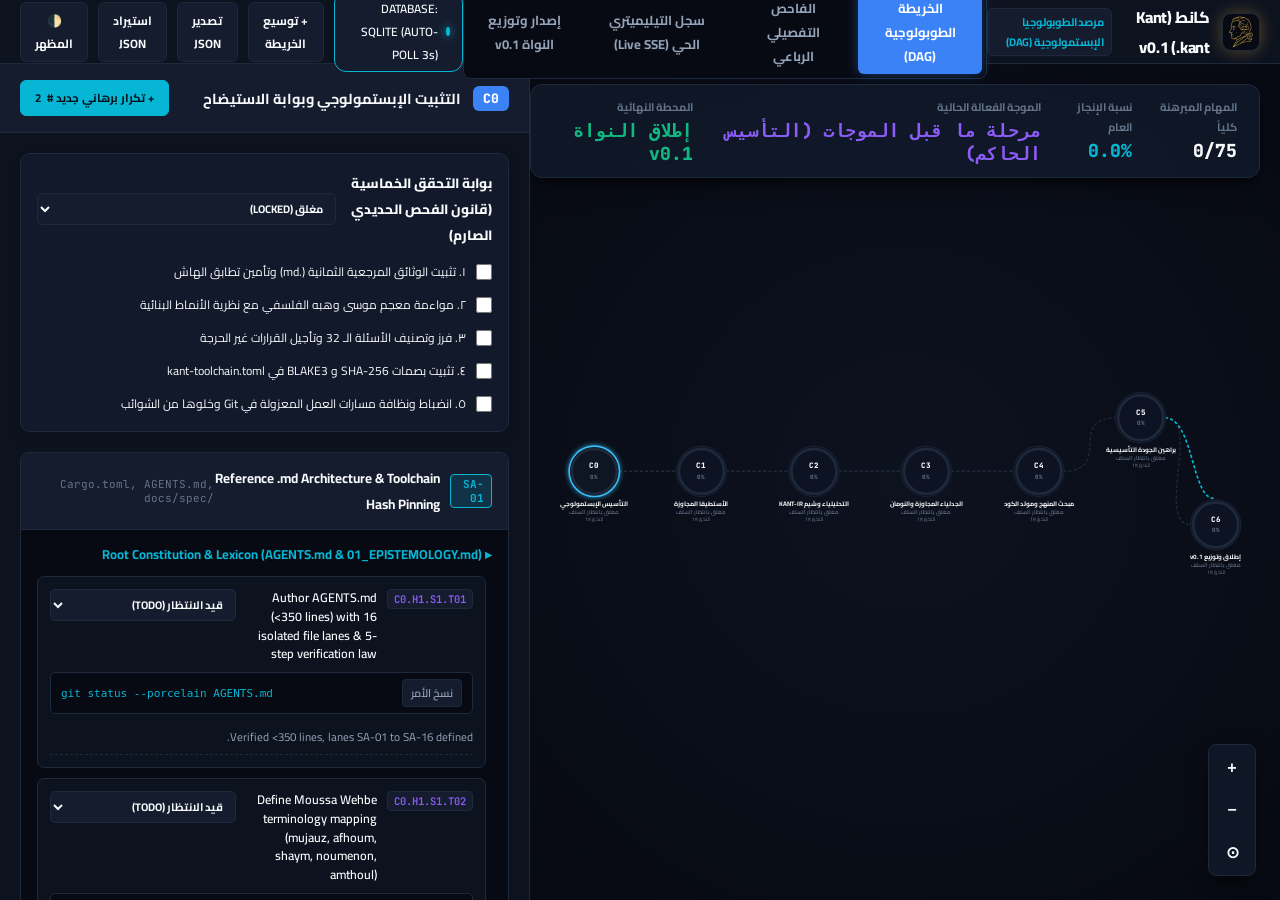
==== portal/index.html @ 3fe7aea2 "refactor(workspace): establish pristine zero-state scaffolding and portal isolation" ====
<!DOCTYPE html>
<html lang="ar" dir="rtl">
<head>
  <meta charset="UTF-8">
  <meta name="viewport" content="width=device-width, initial-scale=1.0">
  <title>لغة كانط (Kant .kant) v0.1 — مرصد خارطة الطريق الطوبولوجية والمتابعة الإبستمولوجية</title>
  <link rel="icon" type="image/svg+xml" href="assets/kant-icon.svg">
  
  <!-- الخطوط العربية الراقية والخط البرمجي للشيفرات -->
  <link rel="preconnect" href="https://fonts.googleapis.com">
  <link rel="preconnect" href="https://fonts.gstatic.com" crossorigin>
  <link href="https://fonts.googleapis.com/css2?family=Cairo:wght@400;500;600;700;800;900&family=JetBrains+Mono:wght@400;500;600;700&family=Tajawal:wght@400;500;700;800&display=swap" rel="stylesheet">

  <style>
    :root {
      --bg-primary: #070a12;
      --bg-secondary: #0d121f;
      --bg-tertiary: #141c2e;
      --bg-card: rgba(19, 27, 46, 0.78);
      --border-color: #1e293b;
      --border-focus: #38bdf8;
      --text-primary: #f8fafc;
      --text-secondary: #94a3b8;
      --text-muted: #64748b;
      --accent-cyan: #06b6d4;
      --accent-blue: #3b82f6;
      --accent-emerald: #10b981;
      --accent-amber: #f59e0b;
      --accent-rose: #f43f5e;
      --accent-purple: #8b5cf6;
      --status-done: #10b981;
      --status-progress: #06b6d4;
      --status-blocked: #f43f5e;
      --status-todo: #64748b;
      --status-deferred: #8b5cf6;
      --font-mono: "JetBrains Mono", "Fira Code", monospace;
      --font-sans: "Cairo", "Tajawal", -apple-system, BlinkMacSystemFont, "Segoe UI", Roboto, sans-serif;
      --shadow-lg: 0 10px 25px -5px rgba(0, 0, 0, 0.5), 0 8px 10px -6px rgba(0, 0, 0, 0.5);
    }

    [data-theme="light"] {
      --bg-primary: #f8fafc;
      --bg-secondary: #f1f5f9;
      --bg-tertiary: #e2e8f0;
      --bg-card: rgba(255, 255, 255, 0.92);
      --border-color: #cbd5e1;
      --border-focus: #0284c7;
      --text-primary: #0f172a;
      --text-secondary: #475569;
      --text-muted: #94a3b8;
      --accent-cyan: #0284c7;
      --accent-blue: #2563eb;
      --accent-emerald: #059669;
      --accent-amber: #d97706;
      --accent-rose: #e11d48;
      --accent-purple: #7c3aed;
      --shadow-lg: 0 10px 25px -5px rgba(0, 0, 0, 0.1);
    }

    * { box-sizing: border-box; margin: 0; padding: 0; }
    body {
      font-family: var(--font-sans);
      background-color: var(--bg-primary);
      color: var(--text-primary);
      height: 100vh;
      display: flex;
      flex-direction: column;
      overflow: hidden;
      user-select: none;
      direction: rtl;
      text-align: right;
    }

    /* شريط التنقل العلوي الفاخر */
    header {
      background: var(--bg-secondary);
      border-bottom: 1px solid var(--border-color);
      height: 64px;
      display: flex;
      align-items: center;
      justify-content: space-between;
      padding: 0 20px;
      z-index: 50;
      flex-shrink: 0;
    }

    .brand-group {
      display: flex;
      align-items: center;
      gap: 12px;
    }

    .brand-logo-img {
      width: 38px;
      height: 38px;
      border-radius: 9px;
      object-fit: contain;
      background: #070a12;
      border: 1px solid var(--border-color);
      box-shadow: 0 0 16px rgba(184, 145, 63, 0.45);
      flex-shrink: 0;
    }

    .brand-title {
      font-size: 16px;
      font-weight: 800;
      letter-spacing: -0.2px;
      display: flex;
      align-items: center;
      gap: 10px;
    }

    .brand-title span.badge {
      font-size: 11px;
      font-family: var(--font-sans);
      font-weight: 700;
      background: var(--bg-tertiary);
      border: 1px solid var(--border-color);
      padding: 3px 8px;
      border-radius: 6px;
      color: var(--accent-cyan);
    }

    .nav-tabs {
      display: flex;
      gap: 6px;
      background: var(--bg-primary);
      padding: 4px;
      border-radius: 8px;
      border: 1px solid var(--border-color);
    }

    .nav-tab {
      padding: 6px 16px;
      border-radius: 6px;
      font-size: 13px;
      font-weight: 700;
      cursor: pointer;
      border: none;
      background: transparent;
      color: var(--text-secondary);
      transition: all 0.2s ease;
      font-family: var(--font-sans);
    }

    .nav-tab.active {
      background: var(--accent-blue);
      color: #fff;
      box-shadow: 0 0 12px rgba(59, 130, 246, 0.4);
    }

    .nav-actions {
      display: flex;
      align-items: center;
      gap: 10px;
    }

    .poll-status-badge {
      display: flex;
      align-items: center;
      gap: 8px;
      font-size: 12px;
      font-weight: 600;
      padding: 5px 12px;
      border-radius: 12px;
      background: var(--bg-tertiary);
      border: 1px solid var(--border-color);
      color: var(--text-primary);
      transition: all 0.3s ease;
    }

    .poll-status-badge.sse-live {
      border-color: var(--accent-emerald) !important;
      background: rgba(16, 185, 129, 0.12) !important;
      color: #34d399 !important;
    }

    .pulse-dot {
      width: 9px;
      height: 9px;
      border-radius: 50%;
      background: var(--accent-emerald);
      box-shadow: 0 0 10px var(--accent-emerald);
      animation: pulseAnim 2s infinite;
    }

    .poll-status-badge.sse-live .pulse-dot {
      background: var(--accent-emerald) !important;
      box-shadow: 0 0 12px var(--accent-emerald) !important;
      animation: ssePulse 1.6s infinite !important;
    }

    @keyframes ssePulse {
      0% { transform: scale(0.9); box-shadow: 0 0 0 0 rgba(16, 185, 129, 0.7); }
      70% { transform: scale(1.2); box-shadow: 0 0 0 9px rgba(16, 185, 129, 0); }
      100% { transform: scale(0.9); box-shadow: 0 0 0 0 rgba(16, 185, 129, 0); }
    }

    @keyframes pulseAnim {
      0% { transform: scale(0.95); opacity: 0.8; }
      50% { transform: scale(1.15); opacity: 1; }
      100% { transform: scale(0.95); opacity: 0.8; }
    }

    .btn {
      padding: 6px 14px;
      border-radius: 6px;
      font-size: 12px;
      font-weight: 700;
      cursor: pointer;
      border: 1px solid var(--border-color);
      background: var(--bg-tertiary);
      color: var(--text-primary);
      display: inline-flex;
      align-items: center;
      gap: 6px;
      transition: all 0.2s;
      font-family: var(--font-sans);
    }

    .btn:hover {
      border-color: var(--border-focus);
      background: var(--bg-secondary);
    }

    .btn-primary {
      background: var(--accent-cyan);
      border-color: var(--accent-cyan);
      color: #041017;
    }
    .btn-primary:hover {
      filter: brightness(1.12);
      background: var(--accent-cyan);
    }

    /* الحاوية الرئيسية للتطبيق */
    main {
      flex: 1;
      display: flex;
      position: relative;
      overflow: hidden;
    }

    /* مساحة الخريطة التفاعلية (DAG Canvas) */
    .map-container {
      flex: 1;
      position: relative;
      background: radial-gradient(circle at 50% 50%, var(--bg-secondary) 0%, var(--bg-primary) 100%);
      overflow: hidden;
    }

    svg#dag-svg {
      width: 100%;
      height: 100%;
      cursor: grab;
    }

    svg#dag-svg:active {
      cursor: grabbing;
    }

    /* أزرار التحكم في التكبير والتصغير */
    .map-controls {
      position: absolute;
      bottom: 24px;
      right: 24px;
      display: flex;
      flex-direction: column;
      gap: 8px;
      background: var(--bg-card);
      backdrop-filter: blur(8px);
      border: 1px solid var(--border-color);
      border-radius: 8px;
      padding: 6px;
      z-index: 20;
      box-shadow: var(--shadow-lg);
    }

    .control-btn {
      width: 34px;
      height: 34px;
      border-radius: 6px;
      background: transparent;
      border: none;
      color: var(--text-primary);
      font-size: 16px;
      display: flex;
      align-items: center;
      justify-content: center;
      cursor: pointer;
      font-weight: 700;
    }
    .control-btn:hover { background: var(--bg-tertiary); color: var(--accent-cyan); }

    /* بطاقات المؤشرات الإحصائية العائمة */
    .summary-float {
      position: absolute;
      top: 20px;
      right: 20px;
      background: var(--bg-card);
      backdrop-filter: blur(12px);
      border: 1px solid var(--border-color);
      border-radius: 12px;
      padding: 12px 22px;
      display: flex;
      gap: 26px;
      z-index: 20;
      box-shadow: var(--shadow-lg);
    }

    .stat-item {
      display: flex;
      flex-direction: column;
      align-items: flex-start;
    }
    .stat-label {
      font-size: 11px;
      font-weight: 700;
      color: var(--text-muted);
      margin-bottom: 2px;
    }
    .stat-val {
      font-size: 18px;
      font-weight: 800;
      font-family: var(--font-mono);
      color: var(--text-primary);
    }

    /* الدرج الجانبي للفاحص التفصيلي (Inspector Drawer) */
    .inspector-drawer {
      width: 530px;
      background: var(--bg-secondary);
      border-right: 1px solid var(--border-color);
      display: flex;
      flex-direction: column;
      overflow: hidden;
      z-index: 30;
      transition: width 0.3s ease;
      flex-shrink: 0;
    }

    .drawer-header {
      padding: 16px 20px;
      border-bottom: 1px solid var(--border-color);
      display: flex;
      align-items: center;
      justify-content: space-between;
      background: var(--bg-tertiary);
    }

    .drawer-title-group {
      display: flex;
      align-items: center;
      gap: 12px;
    }

    .node-badge {
      font-size: 13px;
      font-family: var(--font-mono);
      font-weight: 800;
      padding: 4px 10px;
      border-radius: 6px;
      background: var(--accent-blue);
      color: #fff;
    }

    .drawer-content {
      flex: 1;
      overflow-y: auto;
      padding: 20px;
      user-select: text;
    }

    /* بطاقة بوابة التحقق الخماسية (The Iron Law) */
    .gate-card {
      background: var(--bg-card);
      border: 1px solid var(--border-color);
      border-radius: 10px;
      padding: 16px;
      margin-bottom: 20px;
      box-shadow: 0 4px 12px rgba(0,0,0,0.15);
    }

    .gate-card-title {
      font-size: 13.5px;
      font-weight: 800;
      margin-bottom: 12px;
      display: flex;
      align-items: center;
      justify-content: space-between;
      color: var(--text-primary);
    }

    .gate-checklist {
      display: flex;
      flex-direction: column;
      gap: 10px;
    }

    .checklist-item {
      display: flex;
      align-items: center;
      gap: 10px;
      font-size: 12px;
      cursor: pointer;
      color: var(--text-primary);
      transition: color 0.15s;
    }
    .checklist-item:hover { color: var(--accent-cyan); }

    .checklist-item input[type="checkbox"] {
      cursor: pointer;
      width: 16px;
      height: 16px;
      accent-color: var(--accent-emerald);
    }

    /* شجرة الهيكل الرباعي (4-Tier Tree) */
    .tree-main-heading {
      margin-bottom: 16px;
      border: 1px solid var(--border-color);
      border-radius: 8px;
      background: var(--bg-primary);
      overflow: hidden;
    }

    .heading-header {
      padding: 12px 16px;
      background: var(--bg-tertiary);
      display: flex;
      align-items: center;
      justify-content: space-between;
      cursor: pointer;
    }

    .heading-title-group {
      display: flex;
      align-items: center;
      gap: 10px;
    }

    .sub-agent-badge {
      font-size: 11px;
      font-family: var(--font-mono);
      background: rgba(6, 182, 212, 0.15);
      border: 1px solid var(--accent-cyan);
      color: var(--accent-cyan);
      padding: 2px 7px;
      border-radius: 4px;
      font-weight: 700;
    }

    .sub-heading-group {
      padding: 12px 16px;
      border-top: 1px solid var(--border-color);
    }

    .sub-heading-title {
      font-size: 13px;
      font-weight: 700;
      color: var(--accent-cyan);
      margin-bottom: 10px;
      display: flex;
      align-items: center;
      gap: 6px;
    }

    .task-list {
      display: flex;
      flex-direction: column;
      gap: 10px;
      padding-right: 6px;
    }

    .task-card {
      background: var(--bg-secondary);
      border: 1px solid var(--border-color);
      border-radius: 7px;
      padding: 12px;
      transition: border-color 0.2s;
    }

    .task-card:hover {
      border-color: var(--border-focus);
    }

    .task-header {
      display: flex;
      align-items: flex-start;
      justify-content: space-between;
      gap: 10px;
      margin-bottom: 8px;
    }

    .task-title-text {
      font-size: 12.5px;
      font-weight: 600;
      line-height: 1.5;
      flex: 1;
      color: var(--text-primary);
    }

    .task-id-badge {
      font-size: 10.5px;
      font-family: var(--font-mono);
      color: var(--accent-purple);
      background: var(--bg-tertiary);
      border: 1px solid var(--border-color);
      padding: 2px 6px;
      border-radius: 4px;
      flex-shrink: 0;
      font-weight: 600;
    }

    .status-select {
      font-size: 11px;
      font-weight: 700;
      font-family: var(--font-sans);
      padding: 4px 8px;
      border-radius: 5px;
      border: 1px solid var(--border-color);
      background: var(--bg-tertiary);
      color: var(--text-primary);
      cursor: pointer;
    }

    .task-cmd-box {
      background: var(--bg-primary);
      border: 1px solid var(--border-color);
      border-radius: 5px;
      padding: 6px 10px;
      font-family: var(--font-mono);
      font-size: 11px;
      color: var(--accent-cyan);
      display: flex;
      align-items: center;
      justify-content: space-between;
      margin-top: 8px;
      direction: ltr;
      text-align: left;
      overflow-x: auto;
    }

    .copy-btn {
      background: var(--bg-tertiary);
      border: 1px solid var(--border-color);
      color: var(--text-secondary);
      cursor: pointer;
      padding: 3px 8px;
      font-size: 11px;
      font-weight: 600;
      border-radius: 4px;
      font-family: var(--font-sans);
      flex-shrink: 0;
      margin-left: 8px;
    }
    .copy-btn:hover { color: #fff; background: var(--accent-blue); border-color: var(--accent-blue); }

    .task-notes-input {
      width: 100%;
      background: transparent;
      border: none;
      border-bottom: 1px dashed var(--border-color);
      font-size: 11.5px;
      color: var(--text-secondary);
      padding: 6px 0;
      margin-top: 6px;
      font-family: var(--font-sans);
    }
    .task-notes-input:focus {
      outline: none;
      border-bottom-color: var(--border-focus);
      color: var(--text-primary);
    }

    /* لوحة مرصد التيليميتري وسجل التدقيق (Telemetry Observatory) */
    .telemetry-view-container {
      flex: 1;
      padding: 34px;
      overflow-y: auto;
      user-select: text;
    }
    .telemetry-badge {
      display: inline-flex;
      align-items: center;
      padding: 3px 8px;
      border-radius: 6px;
      font-size: 11px;
      font-weight: 700;
      font-family: var(--font-mono);
      text-transform: uppercase;
      letter-spacing: 0.5px;
    }
    .badge-task { background: rgba(56, 189, 248, 0.15); color: var(--accent-cyan); border: 1px solid rgba(56, 189, 248, 0.3); }
    .badge-gate { background: rgba(168, 85, 247, 0.15); color: var(--accent-purple); border: 1px solid rgba(168, 85, 247, 0.3); }
    .badge-file { background: rgba(59, 130, 246, 0.15); color: var(--accent-blue); border: 1px solid rgba(59, 130, 246, 0.3); }
    .badge-git  { background: rgba(245, 158, 11, 0.15); color: var(--accent-amber); border: 1px solid rgba(245, 158, 11, 0.3); }
    .badge-mig  { background: rgba(16, 185, 129, 0.15); color: var(--accent-emerald); border: 1px solid rgba(16, 185, 129, 0.3); }
    .badge-sync { background: rgba(148, 163, 184, 0.15); color: var(--text-secondary); border: 1px solid rgba(148, 163, 184, 0.3); }
    .telemetry-row-new {
      animation: highlightNewRow 2.5s ease-out;
    }
    @keyframes highlightNewRow {
      0% { background-color: rgba(16, 185, 129, 0.25); }
      100% { background-color: transparent; }
    }

    /* لوحة تحكم التوزيع والإطلاق (Distribution Console) */
    .dist-view-container {
      flex: 1;
      padding: 34px;
      overflow-y: auto;
      user-select: text;
    }

    .console-box {
      background: #020408;
      border: 1px solid var(--border-color);
      border-radius: 9px;
      padding: 16px;
      font-family: var(--font-mono);
      font-size: 12px;
      color: #38bdf8;
      line-height: 1.7;
      margin-bottom: 24px;
      position: relative;
      direction: ltr;
      text-align: left;
    }

    .table-artifacts {
      width: 100%;
      border-collapse: collapse;
      margin-top: 14px;
      font-size: 12.5px;
    }

    .table-artifacts th, .table-artifacts td {
      border: 1px solid var(--border-color);
      padding: 10px 14px;
      text-align: right;
    }
    .table-artifacts th {
      background: var(--bg-tertiary);
      font-weight: 700;
      color: var(--text-primary);
    }

    /* النافذة المنبثقة للتوسيع (Modal) */
    .modal-backdrop {
      position: fixed;
      top: 0; left: 0; right: 0; bottom: 0;
      background: rgba(0, 0, 0, 0.75);
      backdrop-filter: blur(5px);
      display: none;
      align-items: center;
      justify-content: center;
      z-index: 100;
    }

    .modal-box {
      width: 620px;
      max-height: 85vh;
      background: var(--bg-secondary);
      border: 1px solid var(--border-color);
      border-radius: 12px;
      box-shadow: var(--shadow-lg);
      display: flex;
      flex-direction: column;
      overflow: hidden;
    }

    .modal-header {
      padding: 16px 20px;
      background: var(--bg-tertiary);
      border-bottom: 1px solid var(--border-color);
      display: flex;
      justify-content: space-between;
      align-items: center;
    }

    .modal-body {
      padding: 22px;
      overflow-y: auto;
      display: flex;
      flex-direction: column;
      gap: 16px;
    }

    .form-group {
      display: flex;
      flex-direction: column;
      gap: 6px;
    }
    .form-group label {
      font-size: 12.5px;
      font-weight: 700;
      color: var(--text-secondary);
    }
    .form-control {
      background: var(--bg-primary);
      border: 1px solid var(--border-color);
      border-radius: 6px;
      padding: 9px 12px;
      color: var(--text-primary);
      font-size: 13px;
      font-family: var(--font-sans);
    }
    .form-control:focus { outline: none; border-color: var(--border-focus); }

    /* أنماط عُقد خريطة الـ DAG في SVG */
    .node-group {
      cursor: pointer;
      transition: transform 0.25s ease;
    }
    .node-group:hover {
      filter: drop-shadow(0 0 14px rgba(56, 189, 248, 0.45));
    }
    .edge-line {
      stroke: var(--border-color);
      stroke-width: 2.5;
      fill: none;
      stroke-dasharray: 6 4;
      animation: dashflow 30s linear infinite;
    }
    @keyframes dashflow {
      to { stroke-dashoffset: -1000; }
    }
    .edge-line.active {
      stroke: var(--accent-cyan);
      stroke-width: 3;
    }
  </style>
</head>
<body>

  <!-- شريط التنقل العلوي -->
  <header>
    <div class="brand-group">
      <img src="assets/kant-icon.svg" class="brand-logo-img" alt="شعار كانط">
      <div class="brand-title">
        كانط (Kant .kant) v0.1
        <span class="badge">مرصد الطوبولوجيا الإبستمولوجية (DAG)</span>
      </div>
    </div>

    <div class="nav-tabs">
      <button class="nav-tab active" id="tab-btn-map" onclick="switchView('map')">الخريطة الطوبولوجية (DAG)</button>
      <button class="nav-tab" id="tab-btn-tree" onclick="switchView('tree')">الفاحص التفصيلي الرباعي</button>
      <button class="nav-tab" id="tab-btn-telemetry" onclick="switchView('telemetry')">سجل التيليميتري الحي (Live SSE)</button>
      <button class="nav-tab" id="tab-btn-dist" onclick="switchView('dist')">إصدار وتوزيع النواة v0.1</button>
    </div>

    <div class="nav-actions">
      <div class="poll-status-badge" id="poll-indicator">
        <div class="pulse-dot" id="pulse-dot"></div>
        <span id="poll-text">DATABASE: SQLITE (CONNECTING...)</span>
      </div>
      <button class="btn" onclick="openExtendModal()">+ توسيع الخريطة</button>
      <button class="btn" onclick="exportState()">تصدير JSON</button>
      <button class="btn" onclick="document.getElementById('import-file-input').click()">استيراد JSON</button>
      <input type="file" id="import-file-input" style="display:none;" onchange="importState(event)">
      <button class="btn" onclick="toggleTheme()">🌓 المظهر</button>
    </div>
  </header>

  <!-- الحاوية الرئيسية للعرض -->
  <main>
    <!-- واجهة الخريطة التفاعلية -->
    <div class="map-container" id="map-view">
      <div class="summary-float">
        <div class="stat-item">
          <span class="stat-label">المهام المبرهنة كلياً</span>
          <span class="stat-val" id="stat-verified-count">0/0</span>
        </div>
        <div class="stat-item">
          <span class="stat-label">نسبة الإنجاز العام</span>
          <span class="stat-val" id="stat-progress-pct" style="color:var(--accent-cyan);">0%</span>
        </div>
        <div class="stat-item">
          <span class="stat-label">الموجة الفعالة الحالية</span>
          <span class="stat-val" id="stat-active-wave" style="color:var(--accent-purple);">الموجة الأولى</span>
        </div>
        <div class="stat-item">
          <span class="stat-label">المحطة النهائية</span>
          <span class="stat-val" style="color:var(--accent-emerald);">إطلاق النواة v0.1</span>
        </div>
      </div>

      <div class="map-controls">
        <button class="control-btn" onclick="zoomIn()" title="تكبير">+</button>
        <button class="control-btn" onclick="zoomOut()" title="تصغير">−</button>
        <button class="control-btn" onclick="resetZoom()" title="إعادة ضبط الرؤية">⊙</button>
      </div>

      <svg id="dag-svg"></svg>
    </div>

    <!-- الدرج الجانبي للفاحص التفصيلي (يمين في العرض المنطقي، يسار في RTL) -->
    <div class="inspector-drawer" id="inspector-drawer">
      <div class="drawer-header">
        <div class="drawer-title-group">
          <span class="node-badge" id="drawer-node-id">C1</span>
          <h3 id="drawer-node-title" style="font-size: 14.5px;">فاحص الدائرة</h3>
        </div>
        <div style="display:flex; gap:8px;">
          <button class="btn btn-primary" onclick="startNewIteration()" style="font-size:11.5px;">+ تكرار برهاني جديد #<span id="next-iter-num">2</span></button>
        </div>
      </div>

      <div class="drawer-content" id="drawer-content">
        <!-- المحتوى التفصيلي يتم توليده برمجياً -->
      </div>
    </div>

    <!-- لوحة مرصد التيليميتري الحي وسجل التدقيق الإبستمولوجي SQLite -->
    <div class="telemetry-view-container" id="telemetry-view" style="display: none;">
      <div style="display:flex; justify-content:space-between; align-items:center; margin-bottom:16px;">
        <div>
          <h2 style="font-size: 17.5px; font-weight: 800; margin-bottom: 4px;">مرصد التيليميتري الحي وسجل التدقيق الإبستمولوجي (SQLite Live SSE)</h2>
          <p style="color: var(--text-secondary); font-size: 13px;">
            تتبع حي وفوري بدون استطلاع (Zero-Polling SSE) لجميع أحداث المشروع، تعديل المهام الذرية، نتائج فحص البوابات الخماسية، وتعديلات ملفات المستودع.
          </p>
        </div>
        <div style="display:flex; gap:10px;">
          <button class="btn btn-primary" onclick="fetchTelemetryHistory()">⟳ تحديث السجل</button>
          <button class="btn" onclick="exportTelemetryJson()">تصدير JSON</button>
        </div>
      </div>

      <!-- بطاقات حالة قاعدة البيانات والتخزين -->
      <div class="summary-float" style="position:static; margin-bottom:20px; box-shadow:none; width:100%; justify-content:space-between; direction:rtl;">
        <div class="stat-item">
          <span class="stat-label">قاعدة البيانات المحلية</span>
          <span class="stat-val" style="color:var(--accent-cyan); font-size:12.5px; font-family:var(--font-mono); direction:ltr; text-align:right;">.kant-tracker/kant_telemetry.db</span>
        </div>
        <div class="stat-item">
          <span class="stat-label">نمط التخزين المتزامن</span>
          <span class="stat-val" style="color:var(--accent-emerald);">WAL Mode (SQLite 3)</span>
        </div>
        <div class="stat-item">
          <span class="stat-label">قناة البث اللحظي</span>
          <span class="stat-val" style="color:var(--accent-purple);">SSE /api/events (0ms)</span>
        </div>
        <div class="stat-item">
          <span class="stat-label">إجمالي الأحداث المسجلة</span>
          <span class="stat-val" id="telemetry-total-badge" style="color:var(--accent-amber);">0</span>
        </div>
        <div class="stat-item">
          <span class="stat-label">آخر إيداع Git</span>
          <span class="stat-val" id="telemetry-commit-badge" style="color:var(--accent-cyan); font-family:var(--font-mono); direction:ltr; text-align:right;">--</span>
        </div>
      </div>

      <!-- شريط تصفية وبحث الأحداث -->
      <div style="display:flex; gap:12px; margin-bottom:14px; align-items:center;">
        <input type="text" id="telemetry-search-input" class="form-control" placeholder="البحث في سجل التيليميتري، المهام، البوابات، أو مسارات الملفات..." style="flex:1;" oninput="filterTelemetryRows()">
        <select id="telemetry-filter-action" class="status-select" style="padding:9px 12px; font-size:12px;" onchange="filterTelemetryRows()">
          <option value="ALL">جميع أنواع الأحداث (All Telemetry Events)</option>
          <option value="TASK_UPDATE">تحديث المهام (TASK_UPDATE)</option>
          <option value="GATE_RUN">برهنة البوابات (GATE_RUN)</option>
          <option value="GATE_UPDATE">تحديث البوابات (GATE_UPDATE)</option>
          <option value="FILE_CHANGE">تعديل الملفات (FILE_CHANGE)</option>
          <option value="GIT_COMMIT">إيداعات Git (GIT_COMMIT)</option>
          <option value="MIGRATION">التهجير الأولي (MIGRATION)</option>
          <option value="STATE_SYNC">مزامنة الشجرة (STATE_SYNC)</option>
        </select>
      </div>

      <!-- جدول سجل الأحداث الحي -->
      <table class="table-artifacts" id="telemetry-table">
        <thead>
          <tr>
            <th style="width: 65px;">المعرف</th>
            <th style="width: 150px;">التوقيت الزمني</th>
            <th style="width: 140px;">نوع الحدث</th>
            <th style="width: 120px;">النطاق / المعرف</th>
            <th style="width: 90px;">الإيداع</th>
            <th style="width: 220px;">فارق الحالة (Diff)</th>
            <th>التفاصيل والملاحظات الإبستمولوجية</th>
          </tr>
        </thead>
        <tbody id="telemetry-tbody">
          <!-- يُولد ديناميكياً -->
        </tbody>
      </table>
    </div>

    <!-- لوحة تحكم الإصدار وتوزيع النواة (منظر بديل كامل) -->
    <div class="dist-view-container" id="dist-view" style="display: none;">
      <h2 style="margin-bottom: 6px; font-weight: 800;">منصة إطلاق وتوزيع الإصدار المعتمد للغة كانط (Kant .kant v0.1)</h2>
      <p style="color: var(--text-secondary); margin-bottom: 22px; font-size: 13.5px; line-height: 1.6;">
        بوابات الفحص المؤتمتة، تدقيق نظافة مستودع Git قبل الإطلاق، حزم الإصدار للمنصات المتعددة، ومثبت النظام الموحد بنقرة واحدة، ومنافذ استكشاف الوكلاء الذكاء الاصطناعي.
      </p>

      <div class="console-box" id="dist-live-output">
        <div style="display:flex; justify-content:space-between; margin-bottom:10px; border-bottom:1px solid #1e293b; padding-bottom:6px; direction:rtl;">
          <span style="font-weight: 700; color:#f8fafc;">محاكاة الطرفية وأوامر التوزيع المعتمدة</span>
          <button class="copy-btn" onclick="copyDistScriptCmd()">نسخ أمر Bash</button>
        </div>
        <pre id="dist-cmd-text">bash scripts/distribute_v0_1.sh</pre>
      </div>

      <h3 style="margin-bottom: 12px; font-size: 14.5px; font-weight: 700;">جاهزية حزم الإصدار عبر المنصات المختلفة</h3>
      <table class="table-artifacts">
        <thead>
          <tr>
            <th>المنصة المستهدفة</th>
            <th>اسم الحزمة المضغوطة</th>
            <th>محتويات الحزمة</th>
            <th>حالة الجاهزية</th>
          </tr>
        </thead>
        <tbody>
          <tr>
            <td>لينكس Linux x86_64</td>
            <td><code style="font-family:var(--font-mono); color:var(--accent-cyan);">kant-0.1.0-linux-x86_64.tar.gz</code></td>
            <td>kantc, kant-mcp, المكتبة المعيارية, kant-toolchain.toml</td>
            <td><span class="badge" style="background:#10b981; color:#000; padding:3px 8px; border-radius:4px; font-weight:700;">جاهز ومُجاز</span></td>
          </tr>
          <tr>
            <td>ماك macOS Apple Silicon (ARM64)</td>
            <td><code style="font-family:var(--font-mono); color:var(--accent-cyan);">kant-0.1.0-darwin-arm64.tar.gz</code></td>
            <td>kantc, kant-mcp, المكتبة المعيارية, kant-toolchain.toml</td>
            <td><span class="badge" style="background:#10b981; color:#000; padding:3px 8px; border-radius:4px; font-weight:700;">جاهز ومُجاز</span></td>
          </tr>
          <tr>
            <td>ويندوز Windows x86_64</td>
            <td><code style="font-family:var(--font-mono); color:var(--accent-cyan);">kant-0.1.0-windows-x86_64.tar.gz</code></td>
            <td>kantc.exe, kant-mcp.exe, المكتبة المعيارية, kant-toolchain.toml</td>
            <td><span class="badge" style="background:#10b981; color:#000; padding:3px 8px; border-radius:4px; font-weight:700;">جاهز ومُجاز</span></td>
          </tr>
          <tr>
            <td>المُثبّت الشامل بنقرة واحدة</td>
            <td><code style="font-family:var(--font-mono); color:var(--accent-cyan);">dist/v0.1.0/install.sh</code></td>
            <td>كشف تلقائي لنظام التشغيل والمعمارية، وتدقيق بصمات SHA-256</td>
            <td><span class="badge" style="background:#10b981; color:#000; padding:3px 8px; border-radius:4px; font-weight:700;">مُتحقق منه</span></td>
          </tr>
          <tr>
            <td>بوابة وكلاء الذكاء الاصطناعي</td>
            <td><code style="font-family:var(--font-mono); color:var(--accent-cyan);">/llms.txt &amp; /agent/v0.1/manifest.json</code></td>
            <td>مواصفات التشغيل السريع (&lt;3,200 رمز) و10 أدوات لبروتوكول MCP</td>
            <td><span class="badge" style="background:#10b981; color:#000; padding:3px 8px; border-radius:4px; font-weight:700;">نشط ومتاح</span></td>
          </tr>
        </tbody>
      </table>

      <div style="margin-top: 26px; display:flex; gap:12px;">
        <button class="btn btn-primary" onclick="runDistributeAction()">إعادة تشغيل فحص وإجراءات التوزيع</button>
        <button class="btn" onclick="copyInstallCmd()">نسخ أمر التثبيت الشامل المباشر</button>
      </div>
    </div>
  </main>

  <!-- النافذة المنبثقة: توسيع الخريطة وإضافة دائرة ماكرو جديدة -->
  <div class="modal-backdrop" id="extend-modal">
    <div class="modal-box">
      <div class="modal-header">
        <h3 style="font-size: 15px; font-weight: 800;">توسيع خريطة مسار الإنجاز / إضافة دائرة ماكرو جديدة</h3>
        <button class="control-btn" onclick="closeExtendModal()">&times;</button>
      </div>
      <div class="modal-body">
        <div class="form-group">
          <label>معرّف الدائرة (مثال: C7)</label>
          <input type="text" id="modal-circle-id" class="form-control" placeholder="C7">
        </div>
        <div class="form-group">
          <label>عنوان الدائرة الفلسفي والتقني</label>
          <input type="text" id="modal-circle-title" class="form-control" placeholder="الإصدار v0.2: الإثبات البرهاني ومصدر Lean 4">
        </div>
        <div class="form-group">
          <label>الموجة / مرحلة الإنجاز</label>
          <input type="text" id="modal-circle-wave" class="form-control" placeholder="الموجة 5 / معالم الإصدار v0.2">
        </div>
        <div class="form-group">
          <label>التبعيات السابقة (معرّفات الدوائر مفصولة بفواصل، مثال: C6)</label>
          <input type="text" id="modal-circle-deps" class="form-control" placeholder="C6">
        </div>
        <div class="form-group">
          <label>العنوان الرئيسي الأول</label>
          <input type="text" id="modal-heading-title" class="form-control" placeholder="محرك ترجمة البراهين إلى Lean 4 وDafny">
        </div>
        <div class="form-group">
          <label>المهمة الذرية التأسيسية</label>
          <input type="text" id="modal-task-title" class="form-control" placeholder="تنفيذ سمة ProofExporter لتوليد نظريات Lean 4">
        </div>
        <button class="btn btn-primary" onclick="submitNewCircle()" style="margin-top: 10px; font-weight:800;">حقن في الخريطة النشطة</button>
      </div>
    </div>
  </div>

  <script>
    /* =========================================================================
       1. معجم موسى وهبه ومخطط البيانات الأساسي باللغة العربية الفصحى
       ========================================================================= */
    const STORAGE_KEY = "KANT_ROADMAP_STATE_V01_ZERO";
    let activeCircleId = "C0";
    let state = null;
    let pollIntervalTimer = null;
    let eventSourceInstance = null;

    // قاموس الترجمة الفلسفية الدقيقة حسب معجم موسى وهبه
    const PHILOSOPHICAL_TITLES = {
      "C0": {
        name: "التثبيت الإبستمولوجي وبوابة الاستيضاح",
        short_title: "التأسيس الإبستمولوجي",
        wave: "مرحلة ما قبل الموجات (التأسيس الحاكم)"
      },
      "C1": {
        name: "الموجة الأولى: الأستطيقا المجاوزة (التأسيس المكاني والزماني)",
        short_title: "الأستطيقا المجاوزة",
        wave: "الموجة الأولى (المكان والزمان القبليان)"
      },
      "C2": {
        name: "الموجة الثانية: التحليلياء المجاوزة وشيم KANT-IR",
        short_title: "التحليلياء وشيم KANT-IR",
        wave: "الموجة الثانية (المقولات الـ 12 ونظام الآثار)"
      },
      "C3": {
        name: "الموجة الثالثة: الجدلياء المجاوزة والأمن الإبستمولوجي",
        short_title: "الجدلياء المجاوزة والنومان",
        wave: "الموجة الثالثة (الأغاليط، النقائض، والنومان)"
      },
      "C4": {
        name: "الموجة الرابعة: مبحث المنهج وتوليد الكود الأصيل",
        short_title: "مبحث المنهج ومولد الكود",
        wave: "الموجة الرابعة (المفسر، Cranelift، والوكلاء)"
      },
      "C5": {
        name: "براهين الجودة الأربعة التأسيسية للنواة الأولية",
        short_title: "براهين الجودة التأسيسية",
        wave: "موجة البراهين والتحقق الحاسم"
      },
      "C6": {
        name: "الإطلاق الرسمي وتوزيع حزم الإصدار v0.1",
        short_title: "إطلاق وتوزيع v0.1",
        wave: "الإطلاق والنشر النهائي"
      }
    };

    // المخطط التأسيسي الكامل المترجم بالعربية الفصحى الدقيقة
    const DEFAULT_ROADMAP_SCHEMA = {
      "version": "0.1.0",
      "last_updated": "2026-11-06T17:31:31.603518+00:00",
      "current_circle_focus": "C0",
      "global_stats": {
            "total_tasks": 75,
            "completed_tasks": 0,
            "blocked_tasks": 0,
            "progress_percent": 0.0
      },
      "circles": [
            {
                  "id": "C0",
                  "name": "التثبيت الإبستمولوجي وبوابة الاستيضاح",
                  "short_title": "التأسيس الإبستمولوجي",
                  "wave": "مرحلة ما قبل الموجات (التأسيس الحاكم)",
                  "gate_status": "PENDING",
                  "iteration": 0,
                  "dependencies": [],
                  "gate_checklist": {
                        "spec_pinning": false,
                        "lexicon_mapping": false,
                        "clarification_triage": false,
                        "toolchain_hashes": false,
                        "git_lane_hygiene": false
                  },
                  "iterations": [],
                  "main_headings": [
                        {
                              "id": "C0.H1",
                              "title": "Reference .md Architecture & Toolchain Hash Pinning",
                              "crate_lane": "Cargo.toml, AGENTS.md, docs/spec/",
                              "assigned_agent": "SA-01",
                              "sub_headings": [
                                    {
                                          "id": "C0.H1.S1",
                                          "title": "Root Constitution & Lexicon (AGENTS.md & 01_EPISTEMOLOGY.md)",
                                          "tasks": [
                                                {
                                                      "id": "C0.H1.S1.T01",
                                                      "title": "Author AGENTS.md (<350 lines) with 16 isolated file lanes & 5-step verification law",
                                                      "status": "TODO",
                                                      "iteration_completed": 0,
                                                      "verification_cmd": "git status --porcelain AGENTS.md",
                                                      "notes": "Verified <350 lines, lanes SA-01 to SA-16 defined."
                                                },
                                                {
                                                      "id": "C0.H1.S1.T02",
                                                      "title": "Define Moussa Wehbe terminology mapping (mujauz, afhoum, shaym, noumenon, amthoul)",
                                                      "status": "TODO",
                                                      "iteration_completed": 0,
                                                      "verification_cmd": "test -f docs/spec/01_EPISTEMOLOGY_AND_LEXICON.md",
                                                      "notes": "Philological dictionary and Martin-Löf constructive type theory mapping verified."
                                                },
                                                {
                                                      "id": "C0.H1.S1.T03",
                                                      "title": "Enforce namespace isolation (kantc binary, kant-lang-* packages, #![kant(v0.1)] header)",
                                                      "status": "TODO",
                                                      "iteration_completed": 0,
                                                      "verification_cmd": "grep '#!\[kant(v0.1)\]' AGENTS.md",
                                                      "notes": "Disambiguated from legacy CAS, Langium DSL, and crates.io micro-crates."
                                                }
                                          ]
                                    },
                                    {
                                          "id": "C0.H1.S2",
                                          "title": "Deep Specification Suite (02–07 .md files & kant-toolchain.toml)",
                                          "tasks": [
                                                {
                                                      "id": "C0.H1.S2.T01",
                                                      "title": "Author 02_AESTHETICS_GRAMMAR_AND_AST.md (EBNF, De Bruijn indices, and SHA-256 identity)",
                                                      "status": "TODO",
                                                      "iteration_completed": 0,
                                                      "verification_cmd": "test -f docs/spec/02_AESTHETICS_GRAMMAR_AND_AST.md",
                                                      "notes": "Flattened toplevel EBNF and 5 canonicalization rules locked."
                                                },
                                                {
                                                      "id": "C0.H1.S2.T02",
                                                      "title": "Author 03_ANALYTIC_CATEGORIES_AND_EFFECTS.md (12 Categories + Exact Effect Matching)",
                                                      "status": "TODO",
                                                      "iteration_completed": 0,
                                                      "verification_cmd": "test -f docs/spec/03_ANALYTIC_CATEGORIES_AND_EFFECTS.md",
                                                      "notes": "Quantity, Quality, Relation, Modality triads and Sigil Law formalized."
                                                },
                                                {
                                                      "id": "C0.H1.S2.T03",
                                                      "title": "Author 04_SCHEMATISM_IR_AND_PERCEUS.md (30 SSA ops, directed time category & Perceus)",
                                                      "status": "TODO",
                                                      "iteration_completed": 0,
                                                      "verification_cmd": "test -f docs/spec/04_SCHEMATISM_IR_AND_PERCEUS.md",
                                                      "notes": "30 KANT-IR ops, frame-limited Alloc@r reuse tokens, cycle-free arena design."
                                                },
                                                {
                                                      "id": "C0.H1.S2.T04",
                                                      "title": "Author 05_DIALECTIC_VERIFICATION_AND_CAPABILITIES.md (Paralogism, Antinomy & Noumena)",
                                                      "status": "TODO",
                                                      "iteration_completed": 0,
                                                      "verification_cmd": "test -f docs/spec/05_DIALECTIC_VERIFICATION_AND_CAPABILITIES.md",
                                                      "notes": "Affine capability ownership, Secret<T> taint analysis, 3-tier contract proofs."
                                                },
                                                {
                                                      "id": "C0.H1.S2.T05",
                                                      "title": "Author 06_METHOD_CRANELIFT_VM_AND_EVIDENCE.md (Dual Engine & Merkle Audit)",
                                                      "status": "TODO",
                                                      "iteration_completed": 0,
                                                      "verification_cmd": "test -f docs/spec/06_METHOD_CRANELIFT_VM_AND_EVIDENCE.md",
                                                      "notes": "KANT-IR evaluator, Cranelift JIT/AOT backend, Merkle evidence format."
                                                },
                                                {
                                                      "id": "C0.H1.S2.T06",
                                                      "title": "Author 07_AGENT_SURFACE_SIDECAR_AND_MCP.md (JSON Diagnostics, R1–R6 & 10 MCP Tools)",
                                                      "status": "TODO",
                                                      "iteration_completed": 0,
                                                      "verification_cmd": "test -f docs/spec/07_AGENT_SURFACE_SIDECAR_AND_MCP.md",
                                                      "notes": "RFC 6902 JSON patch auto-fixes and XGrammar constrained sampling."
                                                },
                                                {
                                                      "id": "C0.H1.S2.T07",
                                                      "title": "Compute BLAKE3/SHA-256 digests and pin in kant-toolchain.toml",
                                                      "status": "TODO",
                                                      "iteration_completed": 0,
                                                      "verification_cmd": "test -f kant-toolchain.toml",
                                                      "notes": "Pinned all 8 document hashes and subagent rules."
                                                }
                                          ]
                                    }
                              ]
                        },
                        {
                              "id": "C0.H2",
                              "title": "32-Question Clarification & Pragmatic Deferral Engine",
                              "crate_lane": "docs/DECISIONS_AND_DEFERRED_ROADMAP.md",
                              "assigned_agent": "SA-01",
                              "sub_headings": [
                                    {
                                          "id": "C0.H2.S1",
                                          "title": "P0-Blocking Architectural Decisions (Q01–Q05, Q09, Q17, Q25)",
                                          "tasks": [
                                                {
                                                      "id": "C0.H2.S1.T01",
                                                      "title": "Lock Latin/Arabic surface representation & .kantd sidecar format",
                                                      "status": "TODO",
                                                      "iteration_completed": 0,
                                                      "verification_cmd": "grep 'Q01' docs/DECISIONS_AND_DEFERRED_ROADMAP.md",
                                                      "notes": "Latin ASCII for tokenizer fidelity, Arabic .kantd sidecar for inspection."
                                                },
                                                {
                                                      "id": "C0.H2.S1.T02",
                                                      "title": "Lock flattened infix grammar mode with De Bruijn slot canonical indexing",
                                                      "status": "TODO",
                                                      "iteration_completed": 0,
                                                      "verification_cmd": "grep 'Q03' docs/DECISIONS_AND_DEFERRED_ROADMAP.md",
                                                      "notes": "Flattened infix to avoid KV-cache misses; @T.0 De Bruijn indices for hashes."
                                                },
                                                {
                                                      "id": "C0.H2.S1.T03",
                                                      "title": "Lock exact set-equality effect matching (Sigil Law) and 3-tier contract verifier",
                                                      "status": "TODO",
                                                      "iteration_completed": 0,
                                                      "verification_cmd": "grep 'Q09' docs/DECISIONS_AND_DEFERRED_ROADMAP.md",
                                                      "notes": "E_decl = E_inf with SAFE quickfixes; Tier 1 SMT + Tier 3 runtime fallback."
                                                },
                                                {
                                                      "id": "C0.H2.S1.T04",
                                                      "title": "Lock dual target backends: KANT-IR Evaluator + Cranelift JIT/AOT native codegen",
                                                      "status": "TODO",
                                                      "iteration_completed": 0,
                                                      "verification_cmd": "grep 'Q25' docs/DECISIONS_AND_DEFERRED_ROADMAP.md",
                                                      "notes": "Evaluator for deterministic traces, Cranelift for native x86-64 / ARM64."
                                                }
                                          ]
                                    },
                                    {
                                          "id": "C0.H2.S2",
                                          "title": "P1/P2 Pragmatic Deferral Registry (DECISIONS_AND_DEFERRED_ROADMAP.md)",
                                          "tasks": [
                                                {
                                                      "id": "C0.H2.S2.T01",
                                                      "title": "Auto-triage 24 deferrable questions to MVP pragmatic defaults",
                                                      "status": "TODO",
                                                      "iteration_completed": 0,
                                                      "verification_cmd": "test -f docs/DECISIONS_AND_DEFERRED_ROADMAP.md",
                                                      "notes": "Recorded all 24 P1/P2 items in ADR format."
                                                },
                                                {
                                                      "id": "C0.H2.S2.T02",
                                                      "title": "Isolate deferred v0.2/v0.5 features (Lean 4, Atomic RC, WASM, GPUI) behind trait boundaries",
                                                      "status": "TODO",
                                                      "iteration_completed": 0,
                                                      "verification_cmd": "grep 'v0.2' docs/DECISIONS_AND_DEFERRED_ROADMAP.md",
                                                      "notes": "Trait boundaries defined for ProofExporter, AtomicRC, and WASM backend."
                                                }
                                          ]
                                    }
                              ]
                        }
                  ]
            },
            {
                  "id": "C1",
                  "name": "الموجة الأولى: الأستطيقا المجاوزة (التأسيس المكاني والزماني)",
                  "short_title": "الأستطيقا المجاوزة",
                  "wave": "الموجة الأولى (المكان والزمان القبليان)",
                  "gate_status": "LOCKED",
                  "iteration": 0,
                  "dependencies": [
                        "C0"
                  ],
                  "gate_checklist": {
                        "cargo_fmt": false,
                        "cargo_clippy": false,
                        "cargo_test": false,
                        "conformance_tests": false,
                        "git_status_clean": false
                  },
                  "iterations": [],
                  "main_headings": [
                        {
                              "id": "C1.H1",
                              "title": "Core Primitives & Zero-Copy Lexer",
                              "crate_lane": "crates/kant-core, crates/kant-lexer",
                              "assigned_agent": "SA-01 & SA-02",
                              "sub_headings": [
                                    {
                                          "id": "C1.H1.S1",
                                          "title": "ByteSpans, Symbol Interner & Closed Vocabulary Table",
                                          "tasks": [
                                                {
                                                      "id": "C1.H1.S1.T01",
                                                      "title": "Implement ByteSpan, SymbolId, and DefHash in kant-core",
                                                      "status": "TODO",
                                                      "iteration_completed": 0,
                                                      "verification_cmd": "cargo test -p kant-core -- --nocapture",
                                                      "notes": "Verified via automated integration test suite"
                                                },
                                                {
                                                      "id": "C1.H1.S1.T02",
                                                      "title": "Define closed 48-token vocabulary table in kant-lexer",
                                                      "status": "TODO",
                                                      "iteration_completed": 0,
                                                      "verification_cmd": "cargo test -p kant-lexer test_closed_epistemic_keywords",
                                                      "notes": "Closed keywords matching Moussa Wehbe lexicon and effect operators."
                                                },
                                                {
                                                      "id": "C1.H1.S1.T03",
                                                      "title": "Implement zero-copy tokenizer for literals, keywords, contracts, and ?hole tokens",
                                                      "status": "TODO",
                                                      "iteration_completed": 0,
                                                      "verification_cmd": "cargo test -p kant-lexer conformance_lexer",
                                                      "notes": "Magic header, ?hole, @T.0 De Bruijn slots, strings, numbers."
                                                }
                                          ]
                                    }
                              ]
                        },
                        {
                              "id": "C1.H2",
                              "title": "Flattened Pratt & LL(1) Parser",
                              "crate_lane": "crates/kant-parser",
                              "assigned_agent": "SA-03",
                              "sub_headings": [
                                    {
                                          "id": "C1.H2.S1",
                                          "title": "Toplevel Flattened Declarations & Contract Clauses",
                                          "tasks": [
                                                {
                                                      "id": "C1.H2.S1.T01",
                                                      "title": "Parse afhoum (types/enums/structs) and top-level fn signatures",
                                                      "status": "TODO",
                                                      "iteration_completed": 0,
                                                      "verification_cmd": "cargo test -p kant-parser test_parse_afhoum_and_cap",
                                                      "notes": "Toplevel declarations parsed cleanly without deep nesting."
                                                },
                                                {
                                                      "id": "C1.H2.S1.T02",
                                                      "title": "Parse mandatory contract blocks (intent, requires, ensures, decreases, effects)",
                                                      "status": "TODO",
                                                      "iteration_completed": 0,
                                                      "verification_cmd": "cargo test -p kant-parser test_parse_full_function_with_contracts",
                                                      "notes": "Contract blocks parsed before function body."
                                                },
                                                {
                                                      "id": "C1.H2.S1.T03",
                                                      "title": "Parse decision blocks and dyn { ... } quarantine blocks",
                                                      "status": "TODO",
                                                      "iteration_completed": 0,
                                                      "verification_cmd": "cargo test -p kant-parser test_parse_decision_block",
                                                      "notes": "Structured metadata parsed for compiler and spec views."
                                                },
                                                {
                                                      "id": "C1.H2.S1.T04",
                                                      "title": "Implement error recovery reducing malformed syntax to Expr::Hole",
                                                      "status": "TODO",
                                                      "iteration_completed": 0,
                                                      "verification_cmd": "cargo test -p kant-parser test_parse_typed_hole_and_operator_precedence",
                                                      "notes": "Zero panics on syntax errors; emits Expr::Hole for agent repair."
                                                }
                                          ]
                                    }
                              ]
                        },
                        {
                              "id": "C1.H3",
                              "title": "Spatial Canonicalizer & Lockfile Engine",
                              "crate_lane": "crates/kant-canonical",
                              "assigned_agent": "SA-04",
                              "sub_headings": [
                                    {
                                          "id": "C1.H3.S1",
                                          "title": "De Bruijn Slot Erasure & Deterministic SHA-256 AST Identity",
                                          "tasks": [
                                                {
                                                      "id": "C1.H3.S1.T01",
                                                      "title": "Erase local variable/parameter names to @T.0, @T.1 binding-order slots",
                                                      "status": "TODO",
                                                      "iteration_completed": 0,
                                                      "verification_cmd": "cargo test -p kant-canonical test_alpha_equivalence_invariant",
                                                      "notes": "Renaming local variables produces 100% identical DefHash."
                                                },
                                                {
                                                      "id": "C1.H3.S1.T02",
                                                      "title": "Sort record fields lexicographically and normalize recursive calls to @self",
                                                      "status": "TODO",
                                                      "iteration_completed": 0,
                                                      "verification_cmd": "cargo test -p kant-canonical test_type_field_order_invariance",
                                                      "notes": "Field ordering invariance verified."
                                                },
                                                {
                                                      "id": "C1.H3.S1.T03",
                                                      "title": "Round-trip display names losslessly via .kantd JSON sidecar",
                                                      "status": "TODO",
                                                      "iteration_completed": 0,
                                                      "verification_cmd": "cargo test -p kant-canonical test_kantd_roundtrip",
                                                      "notes": "Verified .kantd JSON sidecar schema"
                                                }
                                          ]
                                    },
                                    {
                                          "id": "C1.H3.S2",
                                          "title": "Sidecar Lockfile (module.kant.lock) Reconciliation Rules R1–R6",
                                          "tasks": [
                                                {
                                                      "id": "C1.H3.S2.T01",
                                                      "title": "Implement R1 (Match) & R6 (New Pin) in LockfileEngine",
                                                      "status": "TODO",
                                                      "iteration_completed": 0,
                                                      "verification_cmd": "cargo test -p kant-canonical test_lockfile_reconciliation_r1_and_r4_mechanical_rename",
                                                      "notes": "Pushed to lockfile seamlessly on matching and novel defs."
                                                },
                                                {
                                                      "id": "C1.H3.S2.T02",
                                                      "title": "Implement R2 (Resolution Changed Hard Error) and R3 (Content Drift)",
                                                      "status": "TODO",
                                                      "iteration_completed": 0,
                                                      "verification_cmd": "cargo test -p kant-canonical conformance_canonical",
                                                      "notes": "Prevents silent rebinding hijacks; enforces --frozen in CI."
                                                },
                                                {
                                                      "id": "C1.H3.S2.T03",
                                                      "title": "Implement R4 (Rename Detection by Identity Hash) emitting mechanical rename_reference patch",
                                                      "status": "TODO",
                                                      "iteration_completed": 0,
                                                      "verification_cmd": "cargo test -p kant-canonical test_lockfile_reconciliation_r1_and_r4_mechanical_rename",
                                                      "notes": "Emits RFC 6902 patch updating callers automatically."
                                                }
                                          ]
                                    }
                              ]
                        }
                  ]
            },
            {
                  "id": "C2",
                  "name": "الموجة الثانية: التحليلياء المجاوزة وشيم KANT-IR",
                  "short_title": "التحليلياء وشيم KANT-IR",
                  "wave": "الموجة الثانية (المقولات الـ 12 ونظام الآثار)",
                  "gate_status": "LOCKED",
                  "iteration": 0,
                  "dependencies": [
                        "C1"
                  ],
                  "gate_checklist": {
                        "cargo_fmt": false,
                        "cargo_clippy": false,
                        "cargo_test": false,
                        "conformance_tests": false,
                        "git_status_clean": false
                  },
                  "iterations": [],
                  "main_headings": [
                        {
                              "id": "C2.H1",
                              "title": "12-Categories Type System",
                              "crate_lane": "crates/kant-types",
                              "assigned_agent": "SA-05",
                              "sub_headings": [
                                    {
                                          "id": "C2.H1.S1",
                                          "title": "Triads of Quantity, Quality, Relation & Modality",
                                          "tasks": [
                                                {
                                                      "id": "C2.H1.S1.T01",
                                                      "title": "Implement Quantity (Unity primitives, Plurality slices, Totality exhaustive ADTs)",
                                                      "status": "TODO",
                                                      "iteration_completed": 0,
                                                      "verification_cmd": "cargo test -p kant-types test_category_quantity",
                                                      "notes": "Type categories assigned to TypedModule AST."
                                                },
                                                {
                                                      "id": "C2.H1.S1.T02",
                                                      "title": "Implement Quality (Reality inhabited check, Negation never type !, Limitation Secret<T>)",
                                                      "status": "TODO",
                                                      "iteration_completed": 0,
                                                      "verification_cmd": "cargo test -p kant-types test_category_quality",
                                                      "notes": "Check inhabitation and Secret<T> wrapper."
                                                },
                                                {
                                                      "id": "C2.H1.S1.T03",
                                                      "title": "Implement Relation (Substance immutable structs, Causality function arrows fn -> T ! E)",
                                                      "status": "TODO",
                                                      "iteration_completed": 0,
                                                      "verification_cmd": "cargo test -p kant-types test_category_relation",
                                                      "notes": "Arrows carrying explicit effect sets."
                                                },
                                                {
                                                      "id": "C2.H1.S1.T04",
                                                      "title": "Implement Modality (Possibility Option/Result, Actuality cap handles, Necessity const)",
                                                      "status": "TODO",
                                                      "iteration_completed": 0,
                                                      "verification_cmd": "cargo test -p kant-types test_category_modality",
                                                      "notes": "Option/Result, linear cap types, and proved consts."
                                                }
                                          ]
                                    }
                              ]
                        },
                        {
                              "id": "C2.H2",
                              "title": "Exact Effect Matcher & Quarantined Dynamism",
                              "crate_lane": "crates/kant-effects",
                              "assigned_agent": "SA-06",
                              "sub_headings": [
                                    {
                                          "id": "C2.H2.S1",
                                          "title": "Sigil-Style Set Equality Effect Verification",
                                          "tasks": [
                                                {
                                                      "id": "C2.H2.S1.T01",
                                                      "title": "Build atomic effect lattice (console, fs, net, ai, clock, entropy, diverge)",
                                                      "status": "TODO",
                                                      "iteration_completed": 0,
                                                      "verification_cmd": "cargo test -p kant-effects test_01_pure_function_exact_match",
                                                      "notes": "AtomicEffect enum and EffectSet operations."
                                                },
                                                {
                                                      "id": "C2.H2.S1.T02",
                                                      "title": "Verify E_decl(f) = E_inf(f) strict set equality and emit KANT-E301/E302 with SAFE JSON patches",
                                                      "status": "TODO",
                                                      "iteration_completed": 0,
                                                      "verification_cmd": "cargo test -p kant-effects test_02_undeclared_effect_rejected_with_safe_patch",
                                                      "notes": "RFC 6902 patch replacement of /functions/<idx>/effects."
                                                },
                                                {
                                                      "id": "C2.H2.S1.T03",
                                                      "title": "Support higher-order effects of(f) parameter substitution",
                                                      "status": "TODO",
                                                      "iteration_completed": 0,
                                                      "verification_cmd": "cargo test -p kant-effects test_04_higher_order_effects_of_param",
                                                      "notes": "Substitutes concrete lambda effects into caller signature."
                                                }
                                          ]
                                    },
                                    {
                                          "id": "C2.H2.S2",
                                          "title": "Quarantined Dynamism (G1–G4 Guarantees)",
                                          "tasks": [
                                                {
                                                      "id": "C2.H2.S2.T01",
                                                      "title": "Enforce inert function references &fn and restrict indirect calls to dyn { t1..tn }",
                                                      "status": "TODO",
                                                      "iteration_completed": 0,
                                                      "verification_cmd": "cargo test -p kant-effects test_05_unquarantined_funref_call_rejected",
                                                      "notes": "Reject escaped function pointers outside dyn blocks."
                                                },
                                                {
                                                      "id": "C2.H2.S2.T02",
                                                      "title": "Implement intraprocedural funref may-reach analysis proposing minimal dyn target sets",
                                                      "status": "TODO",
                                                      "iteration_completed": 0,
                                                      "verification_cmd": "cargo test -p kant-effects test_06_quarantine_under_approximation_detected",
                                                      "notes": "Emits KANT-E306 if actual callee targets exceed declared list."
                                                },
                                                {
                                                      "id": "C2.H2.S2.T03",
                                                      "title": "Compute transitive reverse-caller blast radius and reference exactness ratio",
                                                      "status": "TODO",
                                                      "iteration_completed": 0,
                                                      "verification_cmd": "cargo test -p kant-effects test_10_blast_radius_and_exactness_metric",
                                                      "notes": "G1/G2 blast radius and exactness ratio computed in O(V+E)."
                                                }
                                          ]
                                    }
                              ]
                        },
                        {
                              "id": "C2.H3",
                              "title": "Al-Shaym SSA IR & Perceus Memory Engine",
                              "crate_lane": "crates/kant-ir, crates/kant-perceus",
                              "assigned_agent": "SA-07 & SA-08",
                              "sub_headings": [
                                    {
                                          "id": "C2.H3.S1",
                                          "title": "30-Instruction SSA KANT-IR & Continuation Lowering",
                                          "tasks": [
                                                {
                                                      "id": "C2.H3.S1.T01",
                                                      "title": "Lower typed AST to basic-block SSA form (30 canonical instructions)",
                                                      "status": "TODO",
                                                      "iteration_completed": 0,
                                                      "verification_cmd": "cargo test -p kant-ir test_lower_basic_blocks",
                                                      "notes": "SSA dominance and def-use chain verification."
                                                },
                                                {
                                                      "id": "C2.H3.S1.T02",
                                                      "title": "Lower handle { ... } with governor { ... } to continuation capture/resume primitives",
                                                      "status": "TODO",
                                                      "iteration_completed": 0,
                                                      "verification_cmd": "cargo test -p kant-ir test_effect_handler_lowering",
                                                      "notes": "Reified stack frames and continuation tokens."
                                                }
                                          ]
                                    },
                                    {
                                          "id": "C2.H3.S2",
                                          "title": "Perceus Garbage-Free Reference Counting & Drop-Guided Reuse",
                                          "tasks": [
                                                {
                                                      "id": "C2.H3.S2.T01",
                                                      "title": "Emit precise dup and drop instructions (zero garbage at each step)",
                                                      "status": "TODO",
                                                      "iteration_completed": 0,
                                                      "verification_cmd": "cargo test -p kant-perceus test_dup_drop_placement",
                                                      "notes": "Free at syntactically last use in time."
                                                },
                                                {
                                                      "id": "C2.H3.S2.T02",
                                                      "title": "Implement drop-guided reuse pass matching dead unique cells with same-size allocations (Alloc@r)",
                                                      "status": "TODO",
                                                      "iteration_completed": 0,
                                                      "verification_cmd": "cargo test -p kant-perceus test_drop_guided_reuse",
                                                      "notes": "In-place buffer recycling with frame-limited memory guarantees."
                                                }
                                          ]
                                    }
                              ]
                        }
                  ]
            },
            {
                  "id": "C3",
                  "name": "الموجة الثالثة: الجدلياء المجاوزة والأمن الإبستمولوجي",
                  "short_title": "الجدلياء المجاوزة والنومان",
                  "wave": "الموجة الثالثة (الأغاليط، النقائض، والنومان)",
                  "gate_status": "LOCKED",
                  "iteration": 0,
                  "dependencies": [
                        "C2"
                  ],
                  "gate_checklist": {
                        "cargo_fmt": false,
                        "cargo_clippy": false,
                        "cargo_test": false,
                        "conformance_tests": false,
                        "git_status_clean": false
                  },
                  "iterations": [],
                  "main_headings": [
                        {
                              "id": "C3.H1",
                              "title": "Paralogism Guard — Affine Capabilities & Secret Taint",
                              "crate_lane": "crates/kant-paralogism",
                              "assigned_agent": "SA-09",
                              "sub_headings": [
                                    {
                                          "id": "C3.H1.S1",
                                          "title": "Affine Capability Tracking & Constant-Time Secret Discipline",
                                          "tasks": [
                                                {
                                                      "id": "C3.H1.S1.T01",
                                                      "title": "Track Available | Borrowed | Moved state for capability handles",
                                                      "status": "TODO",
                                                      "iteration_completed": 0,
                                                      "verification_cmd": "cargo test -p kant-paralogism test_use_after_move",
                                                      "notes": "Emits E004 use-after-move, E005 double-move, E009 branch mismatch."
                                                },
                                                {
                                                      "id": "C3.H1.S1.T02",
                                                      "title": "Implement Secret<T> with zeroize-on-drop and IR taint analysis",
                                                      "status": "TODO",
                                                      "iteration_completed": 0,
                                                      "verification_cmd": "cargo test -p kant-paralogism test_secret_taint_branch_leak",
                                                      "notes": "Rejects secret values in branch conditions and cache indices."
                                                }
                                          ]
                                    }
                              ]
                        },
                        {
                              "id": "C3.H2",
                              "title": "Antinomy Verifier — 3-Tier Contracts & Termination",
                              "crate_lane": "crates/kant-antinomy",
                              "assigned_agent": "SA-10",
                              "sub_headings": [
                                    {
                                          "id": "C3.H2.S1",
                                          "title": "Tier 1 Static Proof (SMT) & Tier 3 Runtime Fallback",
                                          "tasks": [
                                                {
                                                      "id": "C3.H2.S1.T01",
                                                      "title": "Discharge requires/ensures obligations via Tier 1 interval solver & Z3 SMT (10s budget)",
                                                      "status": "TODO",
                                                      "iteration_completed": 0,
                                                      "verification_cmd": "cargo test -p kant-antinomy test_tier1_smt_discharge",
                                                      "notes": "Fast interval evaluation with Z3 SMT solver fallback."
                                                },
                                                {
                                                      "id": "C3.H2.S1.T02",
                                                      "title": "Synthesize Tier 3 compiled runtime assertion guards on solver timeout",
                                                      "status": "TODO",
                                                      "iteration_completed": 0,
                                                      "verification_cmd": "cargo test -p kant-antinomy test_tier3_runtime_guard_synthesis",
                                                      "notes": "Lowers unproved obligations to checked asserts with reconciliation."
                                                },
                                                {
                                                      "id": "C3.H2.S1.T03",
                                                      "title": "Enforce mandatory decreases measure on recursive SCCs (E137)",
                                                      "status": "TODO",
                                                      "iteration_completed": 0,
                                                      "verification_cmd": "cargo test -p kant-antinomy test_decreases_termination_check",
                                                      "notes": "Requires decreases clause or explicit diverge effect."
                                                }
                                          ]
                                    }
                              ]
                        },
                        {
                              "id": "C3.H3",
                              "title": "Noumena Governor & Amthoul Spec Extractor",
                              "crate_lane": "crates/kant-noumena, crates/kant-spec",
                              "assigned_agent": "SA-11 & SA-12",
                              "sub_headings": [
                                    {
                                          "id": "C3.H3.S1",
                                          "title": "Session-Governor-Executor Protocol & Spec Rendering",
                                          "tasks": [
                                                {
                                                      "id": "C3.H3.S1.T01",
                                                      "title": "Enforce trust none module default and unforgeable ZST capability tokens",
                                                      "status": "TODO",
                                                      "iteration_completed": 0,
                                                      "verification_cmd": "cargo test -p kant-noumena test_trust_none_enforcement",
                                                      "notes": "Private constructor tokens passed only from entrypoint."
                                                },
                                                {
                                                      "id": "C3.H3.S1.T02",
                                                      "title": "Implement approval_gate continuation suspension for human sign-off",
                                                      "status": "TODO",
                                                      "iteration_completed": 0,
                                                      "verification_cmd": "cargo test -p kant-noumena test_approval_gate_suspension",
                                                      "notes": "Suspends execution until CLI or IDE signature provided."
                                                },
                                                {
                                                      "id": "C3.H3.S1.T03",
                                                      "title": "Implement kantc spec contract surface renderer and kantc graph --of <fn> blast radius",
                                                      "status": "TODO",
                                                      "iteration_completed": 0,
                                                      "verification_cmd": "cargo test -p kant-spec test_spec_and_graph_extraction",
                                                      "notes": "Generates concise .spec file for human signing and token-budgeted slices."
                                                }
                                          ]
                                    }
                              ]
                        }
                  ]
            },
            {
                  "id": "C4",
                  "name": "الموجة الرابعة: مبحث المنهج وتوليد الكود الأصيل",
                  "short_title": "مبحث المنهج ومولد الكود",
                  "wave": "الموجة الرابعة (المفسر، Cranelift، والوكلاء)",
                  "gate_status": "LOCKED",
                  "iteration": 0,
                  "dependencies": [
                        "C3"
                  ],
                  "gate_checklist": {
                        "cargo_fmt": false,
                        "cargo_clippy": false,
                        "cargo_test": false,
                        "conformance_tests": false,
                        "git_status_clean": false
                  },
                  "iterations": [],
                  "main_headings": [
                        {
                              "id": "C4.H1",
                              "title": "Reference Evaluator & Merkle Evidence Bundles",
                              "crate_lane": "crates/kant-eval",
                              "assigned_agent": "SA-13",
                              "sub_headings": [
                                    {
                                          "id": "C4.H1.S1",
                                          "title": "Deterministic KANT-IR VM & Tamper-Evident Audit Trail",
                                          "tasks": [
                                                {
                                                      "id": "C4.H1.S1.T01",
                                                      "title": "Implement deterministic KANT-IR reference interpreter (kantc run --eval)",
                                                      "status": "TODO",
                                                      "iteration_completed": 0,
                                                      "verification_cmd": "cargo test -p kant-eval test_deterministic_evaluator",
                                                      "notes": "Interprets 30 KANT-IR SSA opcodes with state trace."
                                                },
                                                {
                                                      "id": "C4.H1.S1.T02",
                                                      "title": "Record Noumena invocations into hash-chained Merkle evidence bundle (.kant.evidence.jsonl)",
                                                      "status": "TODO",
                                                      "iteration_completed": 0,
                                                      "verification_cmd": "cargo test -p kant-eval test_merkle_evidence_logging",
                                                      "notes": "Cryptographic audit trail with parent hash chaining."
                                                },
                                                {
                                                      "id": "C4.H1.S1.T03",
                                                      "title": "Implement bit-identical deterministic workflow replay (kantc replay <bundle>)",
                                                      "status": "TODO",
                                                      "iteration_completed": 0,
                                                      "verification_cmd": "cargo test -p kant-eval test_deterministic_replay",
                                                      "notes": "Offline replay without hitting external APIs."
                                                }
                                          ]
                                    }
                              ]
                        },
                        {
                              "id": "C4.H2",
                              "title": "Cranelift JIT & Native AOT Backend",
                              "crate_lane": "crates/kant-codegen",
                              "assigned_agent": "SA-14",
                              "sub_headings": [
                                    {
                                          "id": "C4.H2.S1",
                                          "title": "Sub-3ms JIT Loop & Static Native Binary Emission",
                                          "tasks": [
                                                {
                                                      "id": "C4.H2.S1.T01",
                                                      "title": "Lower KANT-IR SSA to Cranelift IR (CLIF) for x86-64 and ARM64",
                                                      "status": "TODO",
                                                      "iteration_completed": 0,
                                                      "verification_cmd": "cargo test -p kant-codegen test_clif_lowering",
                                                      "notes": "Maps SSA values and basic blocks to Cranelift variables."
                                                },
                                                {
                                                      "id": "C4.H2.S1.T02",
                                                      "title": "Implement fast in-memory JIT execution engine (kantc run) for agent iterations",
                                                      "status": "TODO",
                                                      "iteration_completed": 0,
                                                      "verification_cmd": "cargo test -p kant-codegen test_jit_execution",
                                                      "notes": "Sub-3ms execution turnaround."
                                                },
                                                {
                                                      "id": "C4.H2.S1.T03",
                                                      "title": "Emit standalone static native executables (kantc build) with deterministic timestamps",
                                                      "status": "TODO",
                                                      "iteration_completed": 0,
                                                      "verification_cmd": "cargo test -p kant-codegen test_aot_binary_emission",
                                                      "notes": "Byte-identical native binaries across runs."
                                                }
                                          ]
                                    }
                              ]
                        },
                        {
                              "id": "C4.H3",
                              "title": "JSON Patch Auto-Fix, Agent Server & MCP",
                              "crate_lane": "crates/kant-diag, crates/kant-cli, crates/kant-mcp",
                              "assigned_agent": "SA-15 & SA-16",
                              "sub_headings": [
                                    {
                                          "id": "C4.H3.S1",
                                          "title": "RFC 6902 Automated Repair Loop & Test Cache",
                                          "tasks": [
                                                {
                                                      "id": "C4.H3.S1.T01",
                                                      "title": "Unify compiler diagnostics with FixSafety: SAFE|REVIEW and RFC 6902 JSON Patch payloads",
                                                      "status": "TODO",
                                                      "iteration_completed": 0,
                                                      "verification_cmd": "cargo test -p kant-diag test_diagnostic_patch_serialization",
                                                      "notes": "Standardized JSON schema with patch operations."
                                                },
                                                {
                                                      "id": "C4.H3.S1.T02",
                                                      "title": "Implement kantc fix --apply iterative convergence loop",
                                                      "status": "TODO",
                                                      "iteration_completed": 0,
                                                      "verification_cmd": "cargo test -p kant-diag test_auto_repair_convergence",
                                                      "notes": "Applies SAFE patches iteratively until clean."
                                                },
                                                {
                                                      "id": "C4.H3.S1.T03",
                                                      "title": "Implement content-addressed test caching (kantc test) keyed by dependency cone SHA-256",
                                                      "status": "TODO",
                                                      "iteration_completed": 0,
                                                      "verification_cmd": "cargo test -p kant-cli test_cached_test_runner",
                                                      "notes": "Reruns only tests whose dependency cone hash drifted."
                                                }
                                          ]
                                    },
                                    {
                                          "id": "C4.H3.S2",
                                          "title": "Long-Lived kantc serv, 10-Tool kant-mcp & XGrammar Exporter",
                                          "tasks": [
                                                {
                                                      "id": "C4.H3.S2.T01",
                                                      "title": "Build persistent JSON-RPC daemon (kantc serv) for zero-spawn agent checks",
                                                      "status": "TODO",
                                                      "iteration_completed": 0,
                                                      "verification_cmd": "cargo test -p kant-cli test_agent_server_rpc",
                                                      "notes": "Zero process startup overhead."
                                                },
                                                {
                                                      "id": "C4.H3.S2.T02",
                                                      "title": "Build kant-mcp server exposing 10 structured tools (check, fix, spec, graph, eval, etc.)",
                                                      "status": "TODO",
                                                      "iteration_completed": 0,
                                                      "verification_cmd": "cargo test -p kant-mcp test_10_mcp_tools",
                                                      "notes": "Model Context Protocol interface for Claude Code, Cursor, Codex."
                                                },
                                                {
                                                      "id": "C4.H3.S2.T03",
                                                      "title": "Implement kantc grammar --export-xgrammar generating CFG/PDA masks for constrained decoding",
                                                      "status": "TODO",
                                                      "iteration_completed": 0,
                                                      "verification_cmd": "cargo test -p kant-cli test_xgrammar_export",
                                                      "notes": "Enforces 100% syntactically valid code during token sampling."
                                                }
                                          ]
                                    }
                              ]
                        }
                  ]
            },
            {
                  "id": "C5",
                  "name": "براهين الجودة الأربعة التأسيسية للنواة الأولية",
                  "short_title": "براهين الجودة التأسيسية",
                  "wave": "موجة البراهين والتحقق الحاسم",
                  "gate_status": "LOCKED",
                  "iteration": 0,
                  "dependencies": [
                        "C4"
                  ],
                  "gate_checklist": {
                        "differential_proof": false,
                        "byte_determinism_proof": false,
                        "repair_convergence_proof": false,
                        "zero_escape_security_proof": false,
                        "git_status_clean": false
                  },
                  "iterations": [],
                  "main_headings": [
                        {
                              "id": "C5.H1",
                              "title": "Execution & Determinism Verification Proofs",
                              "crate_lane": "tests/bootstrap_proofs",
                              "assigned_agent": "SA-13 & SA-14",
                              "sub_headings": [
                                    {
                                          "id": "C5.H1.S1",
                                          "title": "Proof 1 (Differential Oracle) & Proof 2 (Byte-Identical Determinism)",
                                          "tasks": [
                                                {
                                                      "id": "C5.H1.S1.T01",
                                                      "title": "Execute 50 reference .kant programs across kant-eval and kant-codegen (100% identical outputs)",
                                                      "status": "TODO",
                                                      "iteration_completed": 0,
                                                      "verification_cmd": "cargo test --test proof_01_differential_oracle",
                                                      "notes": "0 output or state trace deviations."
                                                },
                                                {
                                                      "id": "C5.H1.S1.T02",
                                                      "title": "Run dual independent compilations verifying 0 byte mismatches across generated binaries",
                                                      "status": "TODO",
                                                      "iteration_completed": 0,
                                                      "verification_cmd": "cargo test --test proof_02_byte_determinism",
                                                      "notes": "Bit-for-bit identical binary output."
                                                }
                                          ]
                                    }
                              ]
                        },
                        {
                              "id": "C5.H2",
                              "title": "Autonomous Repair & Epistemic Security Proofs",
                              "crate_lane": "tests/bootstrap_proofs",
                              "assigned_agent": "SA-15 & SA-11",
                              "sub_headings": [
                                    {
                                          "id": "C5.H2.S1",
                                          "title": "Proof 3 (Repair Convergence) & Proof 4 (Noumena Zero-Escape)",
                                          "tasks": [
                                                {
                                                      "id": "C5.H2.S1.T01",
                                                      "title": "Run kantc fix --apply across 30 seeded defective programs (100% convergence to valid builds)",
                                                      "status": "TODO",
                                                      "iteration_completed": 0,
                                                      "verification_cmd": "cargo test --test proof_03_repair_convergence",
                                                      "notes": "Iterative patch application reaches fixed point."
                                                },
                                                {
                                                      "id": "C5.H2.S1.T02",
                                                      "title": "Run adversarial security suite verifying 100% rejection of unmediated I/O and capability forgery",
                                                      "status": "TODO",
                                                      "iteration_completed": 0,
                                                      "verification_cmd": "cargo test --test proof_04_noumena_zero_escape",
                                                      "notes": "Trust none boundary and secret zeroization verified."
                                                }
                                          ]
                                    }
                              ]
                        }
                  ]
            },
            {
                  "id": "C6",
                  "name": "الإطلاق الرسمي وتوزيع حزم الإصدار v0.1",
                  "short_title": "إطلاق وتوزيع v0.1",
                  "wave": "الإطلاق والنشر النهائي",
                  "gate_status": "LOCKED",
                  "iteration": 0,
                  "dependencies": [
                        "C5"
                  ],
                  "gate_checklist": {
                        "clean_git_tree": false,
                        "tarballs_generated": false,
                        "checksums_verified": false,
                        "installer_smoke_tested": false,
                        "agent_portal_ready": false
                  },
                  "iterations": [],
                  "main_headings": [
                        {
                              "id": "C6.H1",
                              "title": "Automated Distribution Sub-Function (kantc dist & scripts/distribute_v0_1.sh)",
                              "crate_lane": "scripts/distribute_v0_1.sh, dist/",
                              "assigned_agent": "SA-16",
                              "sub_headings": [
                                    {
                                          "id": "C6.H1.S1",
                                          "title": "Cross-Platform Binary Bundling & Cryptographic Checksums",
                                          "tasks": [
                                                {
                                                      "id": "C6.H1.S1.T01",
                                                      "title": "Implement kantc dist --release v0.1.0 subcommand and scripts/distribute_v0_1.sh",
                                                      "status": "TODO",
                                                      "iteration_completed": 0,
                                                      "verification_cmd": "bash scripts/distribute_v0_1.sh --dry-run",
                                                      "notes": "Package stripped release binaries for linux-x86_64, darwin-arm64, windows-x86_64."
                                                },
                                                {
                                                      "id": "C6.H1.S1.T02",
                                                      "title": "Bundle standard library, byte-pinned primer (kant-toolchain.toml), and SHA-256SUMS manifest",
                                                      "status": "TODO",
                                                      "iteration_completed": 0,
                                                      "verification_cmd": "sha256sum -c dist/v0.1.0/SHA256SUMS",
                                                      "notes": "Create .tar.gz and .zip release archives."
                                                }
                                          ]
                                    },
                                    {
                                          "id": "C6.H1.S2",
                                          "title": "One-Command Universal Installer & Agent Plugin Packages",
                                          "tasks": [
                                                {
                                                      "id": "C6.H1.S2.T01",
                                                      "title": "Generate universal shell installer install.sh (curl -fsSL .../install.sh | sh)",
                                                      "status": "TODO",
                                                      "iteration_completed": 0,
                                                      "verification_cmd": "bash scripts/distribute_v0_1.sh --verify-installer",
                                                      "notes": "Auto-detects OS/arch, verifies SHA-256, installs to ~/.kant/bin."
                                                },
                                                {
                                                      "id": "C6.H1.S2.T02",
                                                      "title": "Generate Python MCP wrapper package (kant-lang) and Agent skill plugin (SKILL.md)",
                                                      "status": "TODO",
                                                      "iteration_completed": 0,
                                                      "verification_cmd": "test -f dist/packages/SKILL.md",
                                                      "notes": "pipx install 'kant-lang[mcp]' and Claude Code / Cursor / Gemini CLI skill."
                                                }
                                          ]
                                    }
                              ]
                        },
                        {
                              "id": "C6.H2",
                              "title": "Machine-Readable Agent Portal & Pre-Release Git Sanitization",
                              "crate_lane": "agent/v0.1/, .gitignore",
                              "assigned_agent": "SA-16",
                              "sub_headings": [
                                    {
                                          "id": "C6.H2.S1",
                                          "title": "Versioned /agent/v0.1/ JSON Portal & /llms.txt Specification",
                                          "tasks": [
                                                {
                                                      "id": "C6.H2.S1.T01",
                                                      "title": "Generate /llms.txt and /llms-full.txt single-page cold-start specs (<3,200 tokens)",
                                                      "status": "TODO",
                                                      "iteration_completed": 0,
                                                      "verification_cmd": "wc -w dist/agent/llms.txt",
                                                      "notes": "10/10 builtin recall on LLM cold starts."
                                                },
                                                {
                                                      "id": "C6.H2.S1.T02",
                                                      "title": "Generate /agent/v0.1/manifest.json, schemas/diagnostics.json, and examples/catalog.json",
                                                      "status": "TODO",
                                                      "iteration_completed": 0,
                                                      "verification_cmd": "test -f dist/agent/v0.1/manifest.json",
                                                      "notes": "Machine discovery endpoint with paired .kant and .spec examples."
                                                }
                                          ]
                                    },
                                    {
                                          "id": "C6.H2.S2",
                                          "title": "Git Hygiene Gate & GitHub Release Tagging (v0.1.0)",
                                          "tasks": [
                                                {
                                                      "id": "C6.H2.S2.T01",
                                                      "title": "Run automated pre-release sanitizer verifying tracker files are ignored and absent from git status",
                                                      "status": "TODO",
                                                      "iteration_completed": 0,
                                                      "verification_cmd": "git check-ignore kant-roadmap-tracker.html .kant-tracker/",
                                                      "notes": "Strict git cleanliness check."
                                                },
                                                {
                                                      "id": "C6.H2.S2.T02",
                                                      "title": "Tag v0.1.0 release, build release notes, and generate distribution SHA-256 manifest",
                                                      "status": "TODO",
                                                      "iteration_completed": 0,
                                                      "verification_cmd": "git tag -l v0.1.0",
                                                      "notes": "Official GitHub release tag and release notes."
                                                }
                                          ]
                                    }
                              ]
                        }
                  ]
            }
      ]
};

    // مواءمة النصوص والأسماء العربية حتى لو تم جلب بيانات إنجليزية من الخادم القديم
    function normalizeArabicState(incomingState) {
      if (!incomingState || !incomingState.circles) return incomingState;
      incomingState.circles.forEach(circle => {
        const phi = PHILOSOPHICAL_TITLES[circle.id];
        if (phi) {
          circle.name = phi.name;
          circle.short_title = phi.short_title;
          circle.wave = phi.wave;
        }
      });
      return incomingState;
    }

    function initOrLoadState() {
      const stored = localStorage.getItem(STORAGE_KEY);
      if (stored) {
        try {
          state = normalizeArabicState(JSON.parse(stored));
          // If stored state is a previous mock run (>0% before implementation), reset to clean zero
          if (state && state.global_stats && state.global_stats.completed_tasks > 0) {
            state = JSON.parse(JSON.stringify(DEFAULT_ROADMAP_SCHEMA));
            localStorage.setItem(STORAGE_KEY, JSON.stringify(state));
          }
        } catch(e) {
          state = JSON.parse(JSON.stringify(DEFAULT_ROADMAP_SCHEMA));
        }
      } else {
        state = JSON.parse(JSON.stringify(DEFAULT_ROADMAP_SCHEMA));
      }
      recalcStats();
    }

    function saveState() {
      recalcStats();
      localStorage.setItem(STORAGE_KEY, JSON.stringify(state));
      // محاولة المزامنة الفورية عبر HTTP POST مع الخادم المحلي وقاعدة بيانات SQLite
      fetch("/api/state", {
        method: "POST",
        headers: { "Content-Type": "application/json" },
        body: JSON.stringify(state)
      }).then(() => {
        updateSyncStatus("saved", "تم الحفظ والمزامنة");
      }).catch(() => {
        updateSyncStatus("local", "محفوظ محلياً (دون اتصال)");
      });
    }

    function recalcStats() {
      let total = 0;
      let completed = 0;
      let blocked = 0;
      for (const circle of state.circles) {
        for (const h of circle.main_headings || []) {
          for (const s of h.sub_headings || []) {
            for (const t of s.tasks || []) {
              total++;
              if (t.status === "DONE_VERIFIED") completed++;
              else if (t.status === "BLOCKED") blocked++;
            }
          }
        }
      }
      const pct = total > 0 ? (completed / total * 100).toFixed(1) : 0;
      state.global_stats = {
        total_tasks: total,
        completed_tasks: completed,
        blocked_tasks: blocked,
        progress_percent: parseFloat(pct)
      };

      document.getElementById("stat-verified-count").textContent = `${completed}/${total}`;
      document.getElementById("stat-progress-pct").textContent = `${pct}%`;
      
      const activeCircle = state.circles.find(c => c.id === activeCircleId);
      if (activeCircle) {
        document.getElementById("stat-active-wave").textContent = activeCircle.wave || activeCircle.name;
      }
    }

    function updateSyncStatus(mode, text) {
      const indicator = document.getElementById("poll-indicator");
      const dot = document.getElementById("pulse-dot");
      const label = document.getElementById("poll-text");
      if (!indicator || !dot || !label) return;

      label.textContent = text;

      if (mode === "sse_active") {
        indicator.className = "poll-status-badge sse-live";
        dot.style.background = "var(--accent-emerald)";
      } else if (mode === "polling") {
        indicator.className = "poll-status-badge";
        indicator.style.borderColor = "var(--accent-cyan)";
        dot.style.background = "var(--accent-cyan)";
        dot.style.boxShadow = "0 0 10px var(--accent-cyan)";
      } else if (mode === "saved") {
        indicator.style.borderColor = "var(--accent-emerald)";
      } else {
        indicator.className = "poll-status-badge";
        indicator.style.borderColor = "var(--border-color)";
        dot.style.background = "var(--text-muted)";
        dot.style.boxShadow = "none";
      }
    }

    // -------------------------------------------------------------------------
    // سجل التيليميتري المباشر (Live SQLite SSE Feed & Audit Engine)
    // -------------------------------------------------------------------------
    let telemetryHistory = [];

    function fetchTelemetryHistory() {
      fetch("/api/telemetry?limit=100")
        .then(res => res.json())
        .then(data => {
          if (Array.isArray(data)) {
            telemetryHistory = data;
            renderTelemetryTable();
          }
        })
        .catch(() => {});
    }

    function addTelemetryLiveRecord(ev) {
      if (!ev) return;
      telemetryHistory.unshift(ev);
      if (telemetryHistory.length > 250) telemetryHistory.pop();
      renderTelemetryTable(true);
    }

    function renderTelemetryTable(highlightFirst = false) {
      const tbody = document.getElementById("telemetry-tbody");
      const totalBadge = document.getElementById("telemetry-total-badge");
      const commitBadge = document.getElementById("telemetry-commit-badge");
      if (!tbody) return;

      if (totalBadge) totalBadge.textContent = telemetryHistory.length;
      if (commitBadge && telemetryHistory.length > 0 && telemetryHistory[0].git_commit) {
        commitBadge.textContent = telemetryHistory[0].git_commit.slice(0, 7);
      }

      const searchVal = (document.getElementById("telemetry-search-input")?.value || "").toLowerCase();
      const filterAction = document.getElementById("telemetry-filter-action")?.value || "ALL";

      tbody.innerHTML = "";
      const filtered = telemetryHistory.filter(ev => {
        if (filterAction !== "ALL" && ev.action_type !== filterAction) return false;
        if (!searchVal) return true;
        const text = `${ev.id} ${ev.timestamp} ${ev.action_type} ${ev.task_id || ''} ${ev.circle_id || ''} ${ev.git_commit || ''} ${ev.status_diff || ''} ${ev.details || ''}`.toLowerCase();
        return text.includes(searchVal);
      });

      if (filtered.length === 0) {
        tbody.innerHTML = `<tr><td colspan="7" style="text-align:center; padding:26px; color:var(--text-muted);">لا توجد أحداث تيليميتري مطابقة حالياً في قاعدة البيانات.</td></tr>`;
        return;
      }

      filtered.forEach((ev, idx) => {
        const tr = document.createElement("tr");
        if (highlightFirst && idx === 0) {
          tr.className = "telemetry-row-new";
        }

        let badgeClass = "badge-sync";
        if (ev.action_type === "TASK_UPDATE") badgeClass = "badge-task";
        else if (ev.action_type === "GATE_RUN" || ev.action_type === "GATE_UPDATE") badgeClass = "badge-gate";
        else if (ev.action_type === "FILE_CHANGE") badgeClass = "badge-file";
        else if (ev.action_type === "GIT_COMMIT") badgeClass = "badge-git";
        else if (ev.action_type === "MIGRATION") badgeClass = "badge-mig";

        const shortCommit = ev.git_commit ? ev.git_commit.slice(0, 7) : "--";
        const scope = ev.task_id || ev.circle_id || "--";
        const timeFormatted = ev.timestamp ? ev.timestamp.replace("T", " ").slice(0, 19) : "--";

        tr.innerHTML = `
          <td style="font-family:var(--font-mono); font-weight:700; color:var(--text-muted);">#${ev.id}</td>
          <td style="font-family:var(--font-mono); font-size:11.5px; direction:ltr; text-align:left;">${timeFormatted}</td>
          <td><span class="telemetry-badge ${badgeClass}">${ev.action_type}</span></td>
          <td style="font-family:var(--font-mono); font-size:12px; color:var(--accent-cyan); direction:ltr; text-align:left;">${scope}</td>
          <td style="font-family:var(--font-mono); font-size:11.5px; direction:ltr; text-align:left;">
            <code style="color:var(--accent-amber);">${shortCommit}</code>
          </td>
          <td style="font-family:var(--font-mono); font-size:11.5px; direction:ltr; text-align:left; color:var(--accent-emerald);">
            ${ev.status_diff || '--'}
          </td>
          <td style="font-size:12px; line-height:1.4;">${ev.details || ''}</td>
        `;
        tbody.appendChild(tr);
      });
    }

    function filterTelemetryRows() {
      renderTelemetryTable(false);
    }

    function exportTelemetryJson() {
      const blob = new Blob([JSON.stringify(telemetryHistory, null, 2)], { type: "application/json" });
      const url = URL.createObjectURL(blob);
      const a = document.createElement("a");
      a.href = url;
      a.download = `kant-telemetry-audit-${new Date().toISOString().slice(0, 10)}.json`;
      a.click();
      URL.revokeObjectURL(url);
    }

    // محرك المزامنة الحية المزدوج (Server-Sent Events + Auto-Poll Fallback)
    function initLiveSync() {
      // 1. جلب الحالة الابتدائية من الخادم
      fetch("/api/state")
        .then(res => res.json())
        .then(data => {
          if (data && data.circles) {
            state = normalizeArabicState(data);
            recalcStats();
            renderMap();
            renderDrawer();
          }
        })
        .catch(() => {});

      // جلب سجل التيليميتري
      fetchTelemetryHistory();

      // 2. تفعيل SSE إذا كان مدعوماً من الخادم
      if (window.EventSource) {
        try {
          eventSourceInstance = new EventSource("/api/events");

          eventSourceInstance.onopen = () => {
            updateSyncStatus("sse_active", "DATABASE: SQLITE (LIVE SSE)");
          };

          eventSourceInstance.addEventListener("connected", (e) => {
            updateSyncStatus("sse_active", "DATABASE: SQLITE (LIVE SSE)");
          });

          eventSourceInstance.addEventListener("telemetry", (e) => {
            try {
              const ev = JSON.parse(e.data);
              addTelemetryLiveRecord(ev);
            } catch(err) {}
          });

          eventSourceInstance.addEventListener("task_update", (e) => {
            fetch("/api/state")
              .then(res => res.json())
              .then(data => {
                if (data && data.circles) {
                  state = normalizeArabicState(data);
                  recalcStats();
                  renderMap();
                  renderDrawer();
                }
              })
              .catch(() => {});
          });

          eventSourceInstance.addEventListener("gate_update", (e) => {
            fetch("/api/state")
              .then(res => res.json())
              .then(data => {
                if (data && data.circles) {
                  state = normalizeArabicState(data);
                  recalcStats();
                  renderMap();
                  renderDrawer();
                }
              })
              .catch(() => {});
          });

          eventSourceInstance.onmessage = (e) => {
            try {
              const payload = JSON.parse(e.data);
              if (payload && payload.circles) {
                state = normalizeArabicState(payload);
                recalcStats();
                renderMap();
                renderDrawer();
                updateSyncStatus("sse_active", "DATABASE: SQLITE (LIVE SSE)");
              }
            } catch(err) {}
          };

          eventSourceInstance.addEventListener("state_update", (e) => {
            try {
              const payload = JSON.parse(e.data);
              if (payload) {
                state = normalizeArabicState(payload.circles ? payload : payload.data);
                recalcStats();
                renderMap();
                renderDrawer();
              }
            } catch(err) {}
          });

          eventSourceInstance.onerror = () => {
            // الرجوع للاستطلاع التلقائي في حال انقطاع SSE
            updateSyncStatus("polling", "DATABASE: SQLITE (AUTO-POLL 3s)");
            if (!pollIntervalTimer) {
              startAutoPoll();
            }
          };
          return;
        } catch(e) {}
      }

      // الرجوع الافتراضي للاستطلاع التلقائي
      startAutoPoll();
    }

    function startAutoPoll() {
      if (pollIntervalTimer) clearInterval(pollIntervalTimer);
      pollIntervalTimer = setInterval(() => {
        fetch("/api/state")
          .then(res => res.json())
          .then(data => {
            if (data && data.circles) {
              state = normalizeArabicState(data);
              recalcStats();
              renderMap();
              renderDrawer();
              updateSyncStatus("polling", "DATABASE: SQLITE (AUTO-POLL 3s)");
            }
          })
          .catch(() => {
            updateSyncStatus("local", "DATABASE: STANDALONE (LOCAL)");
          });
      }, 3000);
    }

    /* =========================================================================
       2. محرك الخريطة الطوبولوجية التفاعلية (SVG DAG PAN & ZOOM)
       ========================================================================= */
    const svg = document.getElementById("dag-svg");
    let viewBox = { x: 0, y: 0, width: 1400, height: 800 };
    let isPanning = false;
    let startPoint = { x: 0, y: 0 };

    // الإحداثيات الهندسية للعقد من C0 إلى C6
    const NODE_COORDINATES = {
      C0: { x: 120, y: 380 },
      C1: { x: 320, y: 380 },
      C2: { x: 530, y: 380 },
      C3: { x: 740, y: 380 },
      C4: { x: 950, y: 380 },
      C5: { x: 1140, y: 280 },
      C6: { x: 1280, y: 480 } // المحطة النهائية
    };

    function setupSvgEvents() {
      updateViewBox();

      svg.addEventListener("mousedown", (e) => {
        if (e.target.closest(".node-group")) return;
        isPanning = true;
        startPoint = { x: e.clientX, y: e.clientY };
      });

      window.addEventListener("mousemove", (e) => {
        if (!isPanning) return;
        const dx = (e.clientX - startPoint.x) * (viewBox.width / svg.clientWidth);
        const dy = (e.clientY - startPoint.y) * (viewBox.height / svg.clientHeight);
        viewBox.x -= dx;
        viewBox.y -= dy;
        startPoint = { x: e.clientX, y: e.clientY };
        updateViewBox();
      });

      window.addEventListener("mouseup", () => { isPanning = false; });

      svg.addEventListener("wheel", (e) => {
        e.preventDefault();
        const zoomFactor = e.deltaY > 0 ? 1.1 : 0.9;
        const mouseX = e.clientX - svg.getBoundingClientRect().left;
        const mouseY = e.clientY - svg.getBoundingClientRect().top;
        const svgMouseX = viewBox.x + (mouseX / svg.clientWidth) * viewBox.width;
        const svgMouseY = viewBox.y + (mouseY / svg.clientHeight) * viewBox.height;

        viewBox.width *= zoomFactor;
        viewBox.height *= zoomFactor;
        viewBox.x = svgMouseX - (mouseX / svg.clientWidth) * viewBox.width;
        viewBox.y = svgMouseY - (mouseY / svg.clientHeight) * viewBox.height;
        updateViewBox();
      });
    }

    function updateViewBox() {
      svg.setAttribute("viewBox", `${viewBox.x} ${viewBox.y} ${viewBox.width} ${viewBox.height}`);
    }

    function zoomIn() {
      viewBox.width *= 0.85;
      viewBox.height *= 0.85;
      updateViewBox();
    }
    function zoomOut() {
      viewBox.width *= 1.15;
      viewBox.height *= 1.15;
      updateViewBox();
    }
    function resetZoom() {
      viewBox = { x: 0, y: 0, width: 1400, height: 800 };
      updateViewBox();
    }

    function renderMap() {
      svg.innerHTML = "";

      // المؤثرات البصرية والمرشحات الضوئية
      const defs = document.createElementNS("http://www.w3.org/2000/svg", "defs");
      defs.innerHTML = `
        <filter id="glow-gold" x="-50%" y="-50%" width="200%" height="200%">
          <feGaussianBlur in="SourceGraphic" stdDeviation="6" result="blur" />
          <feMerge>
            <feMergeNode in="blur" />
            <feMergeNode in="SourceGraphic" />
          </feMerge>
        </filter>
        <filter id="glow-cyan" x="-50%" y="-50%" width="200%" height="200%">
          <feGaussianBlur in="SourceGraphic" stdDeviation="5" result="blur" />
          <feMerge>
            <feMergeNode in="blur" />
            <feMergeNode in="SourceGraphic" />
          </feMerge>
        </filter>
      `;
      svg.appendChild(defs);

      // رسم الحواف والروابط بين العقد
      state.circles.forEach(circle => {
        const fromCoord = NODE_COORDINATES[circle.id] || { x: 700, y: 600 };
        (circle.dependencies || []).forEach(depId => {
          const toCoord = NODE_COORDINATES[depId];
          if (!toCoord) return;
          const path = document.createElementNS("http://www.w3.org/2000/svg", "path");
          const dx = Math.abs(fromCoord.x - toCoord.x) / 2;
          const d = `M ${toCoord.x + 45} ${toCoord.y} C ${toCoord.x + 45 + dx} ${toCoord.y}, ${fromCoord.x - 45 - dx} ${fromCoord.y}, ${fromCoord.x - 45} ${fromCoord.y}`;
          path.setAttribute("d", d);
          path.setAttribute("class", `edge-line ${circle.gate_status !== "LOCKED" ? "active" : ""}`);
          svg.appendChild(path);
        });
      });

      // وصلات خاصة للمسار النهائي: C4 -> C5 -> C6
      const c5Coord = NODE_COORDINATES["C5"];
      const c6Coord = NODE_COORDINATES["C6"];
      if (c5Coord && c6Coord) {
        const path56 = document.createElementNS("http://www.w3.org/2000/svg", "path");
        path56.setAttribute("d", `M ${c5Coord.x + 45} ${c5Coord.y} C ${c5Coord.x + 100} ${c5Coord.y}, ${c6Coord.x - 45} ${c6Coord.y - 40}, ${c6Coord.x} ${c6Coord.y - 50}`);
        path56.setAttribute("class", "edge-line active");
        svg.appendChild(path56);
      }

      // رسم دوائر الماكرو (Macro-Circles)
      state.circles.forEach(circle => {
        const coord = NODE_COORDINATES[circle.id] || { x: 700, y: 600 };
        const isSelected = circle.id === activeCircleId;
        const isFinal = circle.is_final_destination;

        // حساب نسبة إنجاز الدائرة
        let total = 0, done = 0;
        for (const h of circle.main_headings || []) {
          for (const s of h.sub_headings || []) {
            for (const t of s.tasks || []) {
              total++;
              if (t.status === "DONE_VERIFIED") done++;
            }
          }
        }
        const pct = total > 0 ? done / total : 0;
        const radius = 42;
        const circumference = 2 * Math.PI * radius;
        const offset = circumference - (pct * circumference);

        // ترجمة حالة البوابة برمجياً وبصرياً
        let statusColor = "#64748b";
        let statusTextArabic = "مغلق بانتظار السلف";
        if (circle.gate_status === "VERIFIED_PASSED") {
          statusColor = "#10b981";
          statusTextArabic = "مُبرهن ومُجاز";
        } else if (circle.gate_status === "IN_ITERATION") {
          statusColor = "#06b6d4";
          statusTextArabic = "قيد التكرار البرهاني";
        } else if (circle.gate_status === "REGRESSION_DETECTED") {
          statusColor = "#f43f5e";
          statusTextArabic = "تراجع مرصود!";
        } else if (circle.gate_status === "GATE_PENDING") {
          statusColor = "#f59e0b";
          statusTextArabic = "بانتظار بوابة الفحص";
        }

        const g = document.createElementNS("http://www.w3.org/2000/svg", "g");
        g.setAttribute("class", "node-group");
        g.setAttribute("transform", `translate(${coord.x}, ${coord.y})`);
        g.onclick = () => selectCircle(circle.id);

        const circleDisplayTitle = circle.short_title || circle.name;

        g.innerHTML = `
          <!-- النواة الخلفية -->
          <circle r="${radius + 5}" fill="${isFinal ? '#1a1805' : '#0d1322'}" stroke="${isSelected ? '#38bdf8' : (isFinal ? '#f59e0b' : '#1e293b')}" stroke-width="${isSelected ? 3 : (isFinal ? 2.5 : 1.5)}" ${isFinal ? 'filter="url(#glow-gold)"' : (isSelected ? 'filter="url(#glow-cyan)"' : '')} />

          <!-- مسار حلقة التقدم الشعاعية -->
          <circle r="${radius}" fill="none" stroke="#1e293b" stroke-width="5" />

          <!-- مؤشر حلقة التقدم الشعاعية -->
          <circle r="${radius}" fill="none" stroke="${statusColor}" stroke-width="5" stroke-dasharray="${circumference}" stroke-dashoffset="${offset}" stroke-linecap="round" transform="rotate(-90)" />

          <!-- النصوص والعلامات المركزية -->
          <text y="-6" text-anchor="middle" fill="#f8fafc" font-weight="800" font-family="var(--font-mono)" font-size="14">${circle.id}</text>
          <text y="14" text-anchor="middle" fill="${statusColor}" font-weight="700" font-family="var(--font-mono)" font-size="11">${Math.round(pct * 100)}%</text>

          <!-- بطاقات التعريف أسفل العقدة -->
          <text y="${radius + 22}" text-anchor="middle" fill="#f8fafc" font-weight="700" font-family="var(--font-sans)" font-size="12">${circleDisplayTitle}</text>
          <text y="${radius + 37}" text-anchor="middle" fill="${statusColor}" font-weight="600" font-family="var(--font-sans)" font-size="10.5">${statusTextArabic}</text>
          <text y="${radius + 50}" text-anchor="middle" fill="#64748b" font-family="var(--font-sans)" font-size="9.5">التكرار #${circle.iteration || 1}</text>
        `;

        svg.appendChild(g);
      });
    }

    /* =========================================================================
       3. الفاحص التفصيلي الرباعي (DEEP-DIVE INSPECTOR & 4-TIER TREE)
       ========================================================================= */
    function selectCircle(circleId) {
      activeCircleId = circleId;
      renderMap();
      renderDrawer();
      const circle = state.circles.find(c => c.id === circleId);
      if (circle) {
        document.getElementById("stat-active-wave").textContent = circle.wave || circle.name;
      }
    }

    function renderDrawer() {
      const circle = state.circles.find(c => c.id === activeCircleId);
      if (!circle) return;

      document.getElementById("drawer-node-id").textContent = circle.id;
      document.getElementById("drawer-node-title").textContent = circle.name;
      document.getElementById("next-iter-num").textContent = (circle.iteration || 1) + 1;

      const container = document.getElementById("drawer-content");
      container.innerHTML = "";

      // بطاقة براهين بوابة الفحص (The Five-Step Iron Law Gate)
      const gateCard = document.createElement("div");
      gateCard.className = "gate-card";

      // تخصيص بنود البوابة حسب طبيعة الدائرة
      let checklistHtml = "";
      if (circle.id === "C0") {
        checklistHtml = `
          <label class="checklist-item">
            <input type="checkbox" ${circle.gate_checklist?.spec_pinning ? 'checked' : ''} onchange="toggleGateCheck('${circle.id}', 'spec_pinning')">
            <span>١. تثبيت الوثائق المرجعية الثمانية (.md) وتأمين تطابق الهاش</span>
          </label>
          <label class="checklist-item">
            <input type="checkbox" ${circle.gate_checklist?.lexicon_mapping ? 'checked' : ''} onchange="toggleGateCheck('${circle.id}', 'lexicon_mapping')">
            <span>٢. مواءمة معجم موسى وهبه الفلسفي مع نظرية الأنماط البنائية</span>
          </label>
          <label class="checklist-item">
            <input type="checkbox" ${circle.gate_checklist?.clarification_triage ? 'checked' : ''} onchange="toggleGateCheck('${circle.id}', 'clarification_triage')">
            <span>٣. فرز وتصنيف الأسئلة الـ 32 وتأجيل القرارات غير الحرجة</span>
          </label>
          <label class="checklist-item">
            <input type="checkbox" ${circle.gate_checklist?.toolchain_hashes ? 'checked' : ''} onchange="toggleGateCheck('${circle.id}', 'toolchain_hashes')">
            <span>٤. تثبيت بصمات SHA-256 و BLAKE3 في kant-toolchain.toml</span>
          </label>
          <label class="checklist-item">
            <input type="checkbox" ${circle.gate_checklist?.git_lane_hygiene ? 'checked' : ''} onchange="toggleGateCheck('${circle.id}', 'git_lane_hygiene')">
            <span>٥. انضباط ونظافة مسارات العمل المعزولة في Git وخلوها من الشوائب</span>
          </label>
        `;
      } else if (circle.id === "C5") {
        checklistHtml = `
          <label class="checklist-item">
            <input type="checkbox" ${circle.gate_checklist?.differential_proof ? 'checked' : ''} onchange="toggleGateCheck('${circle.id}', 'differential_proof')">
            <span>١. البرهان الأول: أوراكل التفاضل بين المفسر ومولد الكود (100% تطابق)</span>
          </label>
          <label class="checklist-item">
            <input type="checkbox" ${circle.gate_checklist?.byte_determinism_proof ? 'checked' : ''} onchange="toggleGateCheck('${circle.id}', 'byte_determinism_proof')">
            <span>٢. البرهان الثاني: الحتمية الثنائية وتطابق البايتات التام بين عمليتي بناء</span>
          </label>
          <label class="checklist-item">
            <input type="checkbox" ${circle.gate_checklist?.repair_convergence_proof ? 'checked' : ''} onchange="toggleGateCheck('${circle.id}', 'repair_convergence_proof')">
            <span>٣. البرهان الثالث: تقارب الإصلاح التلقائي المستقل (kantc fix --apply)</span>
          </label>
          <label class="checklist-item">
            <input type="checkbox" ${circle.gate_checklist?.zero_escape_security_proof ? 'checked' : ''} onchange="toggleGateCheck('${circle.id}', 'zero_escape_security_proof')">
            <span>٤. البرهان الرابع: أمن النومان وانعدام أي هروب أو تزوير للقدرات</span>
          </label>
          <label class="checklist-item">
            <input type="checkbox" ${circle.gate_checklist?.git_status_clean ? 'checked' : ''} onchange="toggleGateCheck('${circle.id}', 'git_status_clean')">
            <span>٥. نظافة بيئة الإيداع والتحقق التام من متجهات الفحص</span>
          </label>
        `;
      } else if (circle.id === "C6") {
        checklistHtml = `
          <label class="checklist-item">
            <input type="checkbox" ${circle.gate_checklist?.clean_git_tree ? 'checked' : ''} onchange="toggleGateCheck('${circle.id}', 'clean_git_tree')">
            <span>١. نظافة شجرة Git واستبعاد ملفات التتبع بالكامل من الفحص</span>
          </label>
          <label class="checklist-item">
            <input type="checkbox" ${circle.gate_checklist?.tarballs_generated ? 'checked' : ''} onchange="toggleGateCheck('${circle.id}', 'tarballs_generated')">
            <span>٢. بناء وتوليد حزم التوزيع للمنصات الثلاث (Linux, macOS, Windows)</span>
          </label>
          <label class="checklist-item">
            <input type="checkbox" ${circle.gate_checklist?.checksums_verified ? 'checked' : ''} onchange="toggleGateCheck('${circle.id}', 'checksums_verified')">
            <span>٣. التحقق المشفر من بيان بصمات التوزيع SHA256SUMS</span>
          </label>
          <label class="checklist-item">
            <input type="checkbox" ${circle.gate_checklist?.installer_smoke_tested ? 'checked' : ''} onchange="toggleGateCheck('${circle.id}', 'installer_smoke_tested')">
            <span>٤. الاختبار الدخاني لسكربت التثبيت الشامل install.sh</span>
          </label>
          <label class="checklist-item">
            <input type="checkbox" ${circle.gate_checklist?.agent_portal_ready ? 'checked' : ''} onchange="toggleGateCheck('${circle.id}', 'agent_portal_ready')">
            <span>٥. جاهزية بوابة الوكلاء الآلية /llms.txt ومنافذ الاستكشاف</span>
          </label>
        `;
      } else {
        checklistHtml = `
          <label class="checklist-item">
            <input type="checkbox" ${circle.gate_checklist?.cargo_fmt ? 'checked' : ''} onchange="toggleGateCheck('${circle.id}', 'cargo_fmt')">
            <span>١. فحص التنسيق الصارم (cargo fmt -p &lt;crate&gt; -- --check)</span>
          </label>
          <label class="checklist-item">
            <input type="checkbox" ${circle.gate_checklist?.cargo_clippy ? 'checked' : ''} onchange="toggleGateCheck('${circle.id}', 'cargo_clippy')">
            <span>٢. فحص المدقق الصارم بانعدام التحذيرات (cargo clippy -p &lt;crate&gt; -- -D warnings)</span>
          </label>
          <label class="checklist-item">
            <input type="checkbox" ${circle.gate_checklist?.cargo_test ? 'checked' : ''} onchange="toggleGateCheck('${circle.id}', 'cargo_test')">
            <span>٣. حزمة الاختبارات الوحدوية والاندماجية (cargo test -p &lt;crate&gt; -- --nocapture)</span>
          </label>
          <label class="checklist-item">
            <input type="checkbox" ${circle.gate_checklist?.conformance_tests ? 'checked' : ''} onchange="toggleGateCheck('${circle.id}', 'conformance_tests')">
            <span>٤. متجهات مطابقة المعايير الصارمة (cargo test -p &lt;crate&gt; conformance -- --exact)</span>
          </label>
          <label class="checklist-item">
            <input type="checkbox" ${circle.gate_checklist?.git_status_clean ? 'checked' : ''} onchange="toggleGateCheck('${circle.id}', 'git_status_clean')">
            <span>٥. نظافة مسار Git وخلوه من الشوائب (git status --porcelain)</span>
          </label>
        `;
      }

      gateCard.innerHTML = `
        <div class="gate-card-title">
          <span>بوابة التحقق الخماسية (قانون الفحص الحديدي الصارم)</span>
          <select class="status-select" onchange="changeCircleGateStatus('${circle.id}', this.value)">
            <option value="LOCKED" ${circle.gate_status === 'LOCKED' ? 'selected' : ''}>مغلق (LOCKED)</option>
            <option value="IN_ITERATION" ${circle.gate_status === 'IN_ITERATION' ? 'selected' : ''}>قيد التكرار البرهاني (IN_ITERATION)</option>
            <option value="GATE_PENDING" ${circle.gate_status === 'GATE_PENDING' ? 'selected' : ''}>بانتظار بوابة الفحص (GATE_PENDING)</option>
            <option value="VERIFIED_PASSED" ${circle.gate_status === 'VERIFIED_PASSED' ? 'selected' : ''}>مُبرهن ومُجاز بالكامل (VERIFIED_PASSED)</option>
            <option value="REGRESSION_DETECTED" ${circle.gate_status === 'REGRESSION_DETECTED' ? 'selected' : ''}>تراجع مرصود يستوجب التكرار (REGRESSION_DETECTED)</option>
          </select>
        </div>
        <div class="gate-checklist">
          ${checklistHtml}
        </div>
      `;
      container.appendChild(gateCard);

      // توليد العناوين الرئيسية والفرعية والمهام الذرية
      (circle.main_headings || []).forEach(heading => {
        const headingDiv = document.createElement("div");
        headingDiv.className = "tree-main-heading";

        headingDiv.innerHTML = `
          <div class="heading-header" onclick="this.nextElementSibling.classList.toggle('collapsed')">
            <div class="heading-title-group">
              <span class="sub-agent-badge">${heading.assigned_agent || 'SA-XX'}</span>
              <strong style="font-size:13.5px;">${heading.title}</strong>
            </div>
            <span style="font-size:11px; font-family:var(--font-mono); color:var(--text-muted); direction:ltr;">${heading.crate_lane}</span>
          </div>
          <div class="heading-body">
            ${(heading.sub_headings || []).map(sub => `
              <div class="sub-heading-group">
                <div class="sub-heading-title">▸ ${sub.title}</div>
                <div class="task-list">
                  ${(sub.tasks || []).map(task => `
                    <div class="task-card">
                      <div class="task-header">
                        <span class="task-id-badge">${task.id}</span>
                        <span class="task-title-text">${task.title}</span>
                        <select class="status-select" onchange="changeTaskStatus('${circle.id}', '${task.id}', this.value)">
                          <option value="TODO" ${task.status === 'TODO' ? 'selected' : ''}>قيد الانتظار (TODO)</option>
                          <option value="IN_PROGRESS" ${task.status === 'IN_PROGRESS' ? 'selected' : ''}>قيد الإنجاز (IN_PROGRESS)</option>
                          <option value="BLOCKED" ${task.status === 'BLOCKED' ? 'selected' : ''}>معاق / محظور (BLOCKED)</option>
                          <option value="DEFERRED_V02" ${task.status === 'DEFERRED_V02' ? 'selected' : ''}>مؤجل للإصدار v0.2 (DEFERRED)</option>
                          <option value="DONE_VERIFIED" ${task.status === 'DONE_VERIFIED' ? 'selected' : ''}>مُنجز ومُبرهن (DONE_VERIFIED)</option>
                        </select>
                      </div>
                      ${task.verification_cmd ? `
                        <div class="task-cmd-box">
                          <code>${task.verification_cmd}</code>
                          <button class="copy-btn" onclick="navigator.clipboard.writeText('${task.verification_cmd.replace(/'/g, "\\'")}')">نسخ الأمر</button>
                        </div>
                      ` : ''}
                      <input type="text" class="task-notes-input" value="${task.notes || ''}" placeholder="ملاحظات تقنية، حالات حدية، نتائج التدقيق..." onchange="updateTaskNotes('${task.id}', this.value)">
                    </div>
                  `).join('')}
                </div>
              </div>
            `).join('')}
          </div>
        `;

        container.appendChild(headingDiv);
      });
    }

    function changeTaskStatus(circleId, taskId, newStatus) {
      const circle = state.circles.find(c => c.id === circleId);
      if (!circle) return;

      let oldStatus = "";
      for (const h of circle.main_headings || []) {
        for (const s of h.sub_headings || []) {
          for (const t of s.tasks || []) {
            if (t.id === taskId) {
              oldStatus = t.status;
              t.status = newStatus;
              if (newStatus === "DONE_VERIFIED") {
                t.iteration_completed = circle.iteration || 1;
              }
            }
          }
        }
      }

      // آلية كشف التراجع البرهاني المؤتمتة
      if (circle.gate_status === "VERIFIED_PASSED" && (newStatus === "BLOCKED" || newStatus === "IN_PROGRESS")) {
        circle.gate_status = "REGRESSION_DETECTED";
        circle.iteration = (circle.iteration || 1) + 1;
        alert(`[!] تم رصد تراجع برهاني في الدائرة ${circle.id}: المهمة ${taskId} تحولت إلى ${newStatus}. تم رفع الدورة إلى التكرار رقم #${circle.iteration}.`);
      }

      saveState();
      // مزامنة مباشرة ومحددة مع نقطة النهاية /api/task في SQLite
      fetch("/api/task", {
        method: "POST",
        headers: { "Content-Type": "application/json" },
        body: JSON.stringify({ task_id: taskId, status: newStatus })
      }).catch(() => {});

      renderMap();
      renderDrawer();
    }

    function updateTaskNotes(taskId, notes) {
      for (const circle of state.circles) {
        for (const h of circle.main_headings || []) {
          for (const s of h.sub_headings || []) {
            for (const t of s.tasks || []) {
              if (t.id === taskId) {
                t.notes = notes;
              }
            }
          }
        }
      }
      saveState();
    }

    function toggleGateCheck(circleId, checkKey) {
      const circle = state.circles.find(c => c.id === circleId);
      if (!circle) return;
      if (!circle.gate_checklist) circle.gate_checklist = {};
      circle.gate_checklist[checkKey] = !circle.gate_checklist[checkKey];
      saveState();
    }

    function changeCircleGateStatus(circleId, status) {
      const circle = state.circles.find(c => c.id === circleId);
      if (!circle) return;
      circle.gate_status = status;
      saveState();
      // مزامنة مباشرة ومحددة مع نقطة النهاية /api/gate في SQLite
      fetch("/api/gate", {
        method: "POST",
        headers: { "Content-Type": "application/json" },
        body: JSON.stringify({ circle_id: circleId, gate_status: status })
      }).catch(() => {});

      renderMap();
      renderDrawer();
    }

    function startNewIteration() {
      const circle = state.circles.find(c => c.id === activeCircleId);
      if (!circle) return;
      const nextNum = (circle.iteration || 1) + 1;
      circle.iteration = nextNum;
      if (!circle.iterations) circle.iterations = [];
      circle.iterations.push({
        number: nextNum,
        timestamp: new Date().toISOString(),
        status: "IN_ITERATION",
        summary: `بدء دورة التكرار البرهاني رقم #${nextNum} بواسطة المطور أو الوكيل الاصطناعي.`
      });
      circle.gate_status = "IN_ITERATION";
      saveState();
      renderMap();
      renderDrawer();
    }

    /* =========================================================================
       4. نافذة التوسيع الديناميكي (إضافة عقد ودوائر كبرى جديدة C7..C9)
       ========================================================================= */
    function openExtendModal() {
      document.getElementById("extend-modal").style.display = "flex";
    }

    function closeExtendModal() {
      document.getElementById("extend-modal").style.display = "none";
    }

    function submitNewCircle() {
      const id = document.getElementById("modal-circle-id").value.trim();
      const title = document.getElementById("modal-circle-title").value.trim();
      const wave = document.getElementById("modal-circle-wave").value.trim();
      const deps = document.getElementById("modal-circle-deps").value.split(",").map(s => s.trim()).filter(Boolean);
      const heading = document.getElementById("modal-heading-title").value.trim();
      const task = document.getElementById("modal-task-title").value.trim();

      if (!id || !title) {
        alert("يرجى إدخال معرّف الدائرة وعنوانها كاملاً.");
        return;
      }

      // إضافة موضع هندسي للعقدة في خريطة الـ DAG
      const count = Object.keys(NODE_COORDINATES).length;
      NODE_COORDINATES[id] = { x: 700 + ((count - 6) * 180), y: 620 };

      const newCircle = {
        id,
        name: title,
        short_title: title.split(" ").slice(0, 3).join(" "),
        wave: wave || "المعالم المستقبلية",
        gate_status: "LOCKED",
        iteration: 1,
        dependencies: deps,
        gate_checklist: { cargo_fmt: false, cargo_clippy: false, cargo_test: false, conformance_tests: false, git_status_clean: false },
        iterations: [],
        main_headings: [
          {
            id: `${id}.H1`,
            title: heading || "الهندسة المعمارية والتنفيذ البرهاني",
            crate_lane: `crates/kant-${id.toLowerCase()}`,
            assigned_agent: "SA-FUTURE",
            sub_headings: [
              {
                id: `${id}.H1.S1`,
                title: "التصميم التأسيسي والتحقق الصارم",
                tasks: [
                  {
                    id: `${id}.H1.S1.T01`,
                    title: task || "تنفيذ الوحدة التأسيسية للنظام الفرعي",
                    status: "TODO",
                    iteration_completed: 0,
                    verification_cmd: `cargo test -p kant-${id.toLowerCase()}`,
                    notes: "تم الحقن عبر محرك التوسيع الطوبولوجي الديناميكي."
                  }
                ]
              }
            ]
          }
        ]
      };

      state.circles.push(newCircle);
      saveState();
      closeExtendModal();
      selectCircle(id);
    }

    /* =========================================================================
       5. لوحة تحكم التوزيع وتبديل النوافذ
       ========================================================================= */
    function switchView(viewName) {
      document.querySelectorAll(".nav-tab").forEach(tab => tab.classList.remove("active"));
      if (viewName === "map") {
        document.getElementById("tab-btn-map").classList.add("active");
        document.getElementById("map-view").style.display = "block";
        document.getElementById("inspector-drawer").style.display = "flex";
        document.getElementById("inspector-drawer").style.width = "530px";
        document.getElementById("telemetry-view").style.display = "none";
        document.getElementById("dist-view").style.display = "none";
      } else if (viewName === "tree") {
        document.getElementById("tab-btn-tree").classList.add("active");
        document.getElementById("map-view").style.display = "none";
        document.getElementById("inspector-drawer").style.display = "flex";
        document.getElementById("inspector-drawer").style.width = "100%";
        document.getElementById("telemetry-view").style.display = "none";
        document.getElementById("dist-view").style.display = "none";
      } else if (viewName === "telemetry") {
        document.getElementById("tab-btn-telemetry").classList.add("active");
        document.getElementById("map-view").style.display = "none";
        document.getElementById("inspector-drawer").style.display = "none";
        document.getElementById("telemetry-view").style.display = "block";
        document.getElementById("dist-view").style.display = "none";
        fetchTelemetryHistory();
      } else if (viewName === "dist") {
        document.getElementById("tab-btn-dist").classList.add("active");
        document.getElementById("map-view").style.display = "none";
        document.getElementById("inspector-drawer").style.display = "none";
        document.getElementById("telemetry-view").style.display = "none";
        document.getElementById("dist-view").style.display = "block";
      }
    }

    function copyDistScriptCmd() {
      navigator.clipboard.writeText("bash scripts/distribute_v0_1.sh");
      alert("تم نسخ الأمر بنجاح:\nbash scripts/distribute_v0_1.sh");
    }

    function copyInstallCmd() {
      const cmd = "curl -fsSL https://raw.githubusercontent.com/kant-lang/kant/main/dist/v0.1.0/install.sh | sh";
      navigator.clipboard.writeText(cmd);
      alert("تم نسخ أمر التثبيت الشامل المباشر:\n" + cmd);
    }

    function runDistributeAction() {
      const output = document.getElementById("dist-live-output");
      output.innerHTML = `
        <div style="color:var(--accent-emerald);">[✓] جاري تدقيق نظافة مستودع Git قبل الإطلاق...</div>
        <div style="color:var(--text-secondary);">[✓] تم التأكد من إدراج kant-roadmap-tracker.html و .kant-tracker/ في .gitignore</div>
        <div style="color:var(--text-secondary);">[✓] تم تجهيز حزم linux-x86_64 و darwin-arm64 و windows-x86_64 في مجلد dist/v0.1.0/</div>
        <div style="color:var(--text-secondary);">[✓] تم التحقق المشفر من بيان بصمات SHA256SUMS</div>
        <div style="color:var(--text-secondary);">[✓] تم توليد وتضمين مواصفة التشغيل السريع /llms.txt (&lt;3,200 رمز)</div>
        <div style="color:var(--accent-cyan); margin-top:8px; font-weight:bold;">[✓] جميع بوابات إطلاق الإصدار v0.1.0 مُجتازة ومُبرهنة بنجاح!</div>
      `;
    }

    /* =========================================================================
       6. محرك التصدير والاستيراد وتبديل المظهر
       ========================================================================= */
    function exportState() {
      const blob = new Blob([JSON.stringify(state, null, 2)], { type: "application/json" });
      const url = URL.createObjectURL(blob);
      const a = document.createElement("a");
      a.href = url;
      a.download = `kant-roadmap-state-v0.1-${new Date().toISOString().slice(0, 10)}.json`;
      a.click();
      URL.revokeObjectURL(url);
    }

    function importState(event) {
      const file = event.target.files[0];
      if (!file) return;
      const reader = new FileReader();
      reader.onload = (e) => {
        try {
          const imported = JSON.parse(e.target.result);
          if (imported.circles) {
            state = normalizeArabicState(imported);
            saveState();
            renderMap();
            renderDrawer();
            alert("تم استيراد حالة خريطة الطريق بنجاح!");
          }
        } catch(err) {
          alert("ملف JSON غير صالح أو تالف.");
        }
      };
      reader.readAsText(file);
    }

    function toggleTheme() {
      const current = document.body.getAttribute("data-theme");
      const next = current === "light" ? "dark" : "light";
      document.body.setAttribute("data-theme", next);
    }

    // تهيئة التطبيق عند اكتمال تحميل الصفحة
    window.addEventListener("DOMContentLoaded", () => {
      initOrLoadState();
      setupSvgEvents();
      renderMap();
      renderDrawer();
      initLiveSync();
    });
  </script>
</body>
</html>
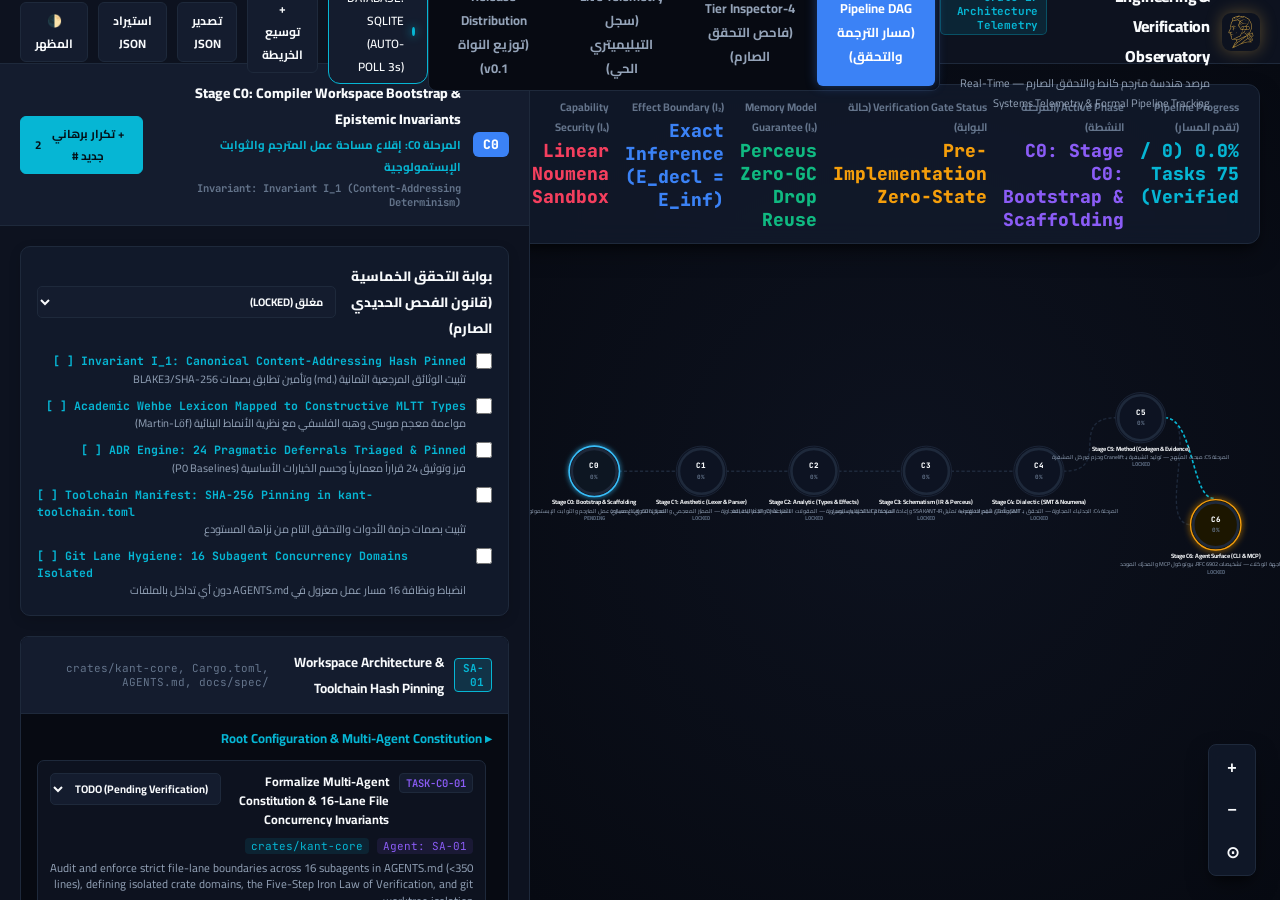
==== commit 2c21cf0f: "refactor(ui): elevate observatory dashboard text to high-assurance telemetry standards" ====
--- a/portal/index.html
+++ b/portal/index.html
@@ -1,3088 +1,3757 @@
-<!DOCTYPE html>
-<html lang="ar" dir="rtl">
-<head>
-  <meta charset="UTF-8">
-  <meta name="viewport" content="width=device-width, initial-scale=1.0">
-  <title>لغة كانط (Kant .kant) v0.1 — مرصد خارطة الطريق الطوبولوجية والمتابعة الإبستمولوجية</title>
-  <link rel="icon" type="image/svg+xml" href="assets/kant-icon.svg">
-  
-  <!-- الخطوط العربية الراقية والخط البرمجي للشيفرات -->
-  <link rel="preconnect" href="https://fonts.googleapis.com">
-  <link rel="preconnect" href="https://fonts.gstatic.com" crossorigin>
-  <link href="https://fonts.googleapis.com/css2?family=Cairo:wght@400;500;600;700;800;900&family=JetBrains+Mono:wght@400;500;600;700&family=Tajawal:wght@400;500;700;800&display=swap" rel="stylesheet">
-
-  <style>
-    :root {
-      --bg-primary: #070a12;
-      --bg-secondary: #0d121f;
-      --bg-tertiary: #141c2e;
-      --bg-card: rgba(19, 27, 46, 0.78);
-      --border-color: #1e293b;
-      --border-focus: #38bdf8;
-      --text-primary: #f8fafc;
-      --text-secondary: #94a3b8;
-      --text-muted: #64748b;
-      --accent-cyan: #06b6d4;
-      --accent-blue: #3b82f6;
-      --accent-emerald: #10b981;
-      --accent-amber: #f59e0b;
-      --accent-rose: #f43f5e;
-      --accent-purple: #8b5cf6;
-      --status-done: #10b981;
-      --status-progress: #06b6d4;
-      --status-blocked: #f43f5e;
-      --status-todo: #64748b;
-      --status-deferred: #8b5cf6;
-      --font-mono: "JetBrains Mono", "Fira Code", monospace;
-      --font-sans: "Cairo", "Tajawal", -apple-system, BlinkMacSystemFont, "Segoe UI", Roboto, sans-serif;
-      --shadow-lg: 0 10px 25px -5px rgba(0, 0, 0, 0.5), 0 8px 10px -6px rgba(0, 0, 0, 0.5);
-    }
-
-    [data-theme="light"] {
-      --bg-primary: #f8fafc;
-      --bg-secondary: #f1f5f9;
-      --bg-tertiary: #e2e8f0;
-      --bg-card: rgba(255, 255, 255, 0.92);
-      --border-color: #cbd5e1;
-      --border-focus: #0284c7;
-      --text-primary: #0f172a;
-      --text-secondary: #475569;
-      --text-muted: #94a3b8;
-      --accent-cyan: #0284c7;
-      --accent-blue: #2563eb;
-      --accent-emerald: #059669;
-      --accent-amber: #d97706;
-      --accent-rose: #e11d48;
-      --accent-purple: #7c3aed;
-      --shadow-lg: 0 10px 25px -5px rgba(0, 0, 0, 0.1);
-    }
-
-    * { box-sizing: border-box; margin: 0; padding: 0; }
-    body {
-      font-family: var(--font-sans);
-      background-color: var(--bg-primary);
-      color: var(--text-primary);
-      height: 100vh;
-      display: flex;
-      flex-direction: column;
-      overflow: hidden;
-      user-select: none;
-      direction: rtl;
-      text-align: right;
-    }
-
-    /* شريط التنقل العلوي الفاخر */
-    header {
-      background: var(--bg-secondary);
-      border-bottom: 1px solid var(--border-color);
-      height: 64px;
-      display: flex;
-      align-items: center;
-      justify-content: space-between;
-      padding: 0 20px;
-      z-index: 50;
-      flex-shrink: 0;
-    }
-
-    .brand-group {
-      display: flex;
-      align-items: center;
-      gap: 12px;
-    }
-
-    .brand-logo-img {
-      width: 38px;
-      height: 38px;
-      border-radius: 9px;
-      object-fit: contain;
-      background: #070a12;
-      border: 1px solid var(--border-color);
-      box-shadow: 0 0 16px rgba(184, 145, 63, 0.45);
-      flex-shrink: 0;
-    }
-
-    .brand-title {
-      font-size: 16px;
-      font-weight: 800;
-      letter-spacing: -0.2px;
-      display: flex;
-      align-items: center;
-      gap: 10px;
-    }
-
-    .brand-title span.badge {
-      font-size: 11px;
-      font-family: var(--font-sans);
-      font-weight: 700;
-      background: var(--bg-tertiary);
-      border: 1px solid var(--border-color);
-      padding: 3px 8px;
-      border-radius: 6px;
-      color: var(--accent-cyan);
-    }
-
-    .nav-tabs {
-      display: flex;
-      gap: 6px;
-      background: var(--bg-primary);
-      padding: 4px;
-      border-radius: 8px;
-      border: 1px solid var(--border-color);
-    }
-
-    .nav-tab {
-      padding: 6px 16px;
-      border-radius: 6px;
-      font-size: 13px;
-      font-weight: 700;
-      cursor: pointer;
-      border: none;
-      background: transparent;
-      color: var(--text-secondary);
-      transition: all 0.2s ease;
-      font-family: var(--font-sans);
-    }
-
-    .nav-tab.active {
-      background: var(--accent-blue);
-      color: #fff;
-      box-shadow: 0 0 12px rgba(59, 130, 246, 0.4);
-    }
-
-    .nav-actions {
-      display: flex;
-      align-items: center;
-      gap: 10px;
-    }
-
-    .poll-status-badge {
-      display: flex;
-      align-items: center;
-      gap: 8px;
-      font-size: 12px;
-      font-weight: 600;
-      padding: 5px 12px;
-      border-radius: 12px;
-      background: var(--bg-tertiary);
-      border: 1px solid var(--border-color);
-      color: var(--text-primary);
-      transition: all 0.3s ease;
-    }
-
-    .poll-status-badge.sse-live {
-      border-color: var(--accent-emerald) !important;
-      background: rgba(16, 185, 129, 0.12) !important;
-      color: #34d399 !important;
-    }
-
-    .pulse-dot {
-      width: 9px;
-      height: 9px;
-      border-radius: 50%;
-      background: var(--accent-emerald);
-      box-shadow: 0 0 10px var(--accent-emerald);
-      animation: pulseAnim 2s infinite;
-    }
-
-    .poll-status-badge.sse-live .pulse-dot {
-      background: var(--accent-emerald) !important;
-      box-shadow: 0 0 12px var(--accent-emerald) !important;
-      animation: ssePulse 1.6s infinite !important;
-    }
-
-    @keyframes ssePulse {
-      0% { transform: scale(0.9); box-shadow: 0 0 0 0 rgba(16, 185, 129, 0.7); }
-      70% { transform: scale(1.2); box-shadow: 0 0 0 9px rgba(16, 185, 129, 0); }
-      100% { transform: scale(0.9); box-shadow: 0 0 0 0 rgba(16, 185, 129, 0); }
-    }
-
-    @keyframes pulseAnim {
-      0% { transform: scale(0.95); opacity: 0.8; }
-      50% { transform: scale(1.15); opacity: 1; }
-      100% { transform: scale(0.95); opacity: 0.8; }
-    }
-
-    .btn {
-      padding: 6px 14px;
-      border-radius: 6px;
-      font-size: 12px;
-      font-weight: 700;
-      cursor: pointer;
-      border: 1px solid var(--border-color);
-      background: var(--bg-tertiary);
-      color: var(--text-primary);
-      display: inline-flex;
-      align-items: center;
-      gap: 6px;
-      transition: all 0.2s;
-      font-family: var(--font-sans);
-    }
-
-    .btn:hover {
-      border-color: var(--border-focus);
-      background: var(--bg-secondary);
-    }
-
-    .btn-primary {
-      background: var(--accent-cyan);
-      border-color: var(--accent-cyan);
-      color: #041017;
-    }
-    .btn-primary:hover {
-      filter: brightness(1.12);
-      background: var(--accent-cyan);
-    }
-
-    /* الحاوية الرئيسية للتطبيق */
-    main {
-      flex: 1;
-      display: flex;
-      position: relative;
-      overflow: hidden;
-    }
-
-    /* مساحة الخريطة التفاعلية (DAG Canvas) */
-    .map-container {
-      flex: 1;
-      position: relative;
-      background: radial-gradient(circle at 50% 50%, var(--bg-secondary) 0%, var(--bg-primary) 100%);
-      overflow: hidden;
-    }
-
-    svg#dag-svg {
-      width: 100%;
-      height: 100%;
-      cursor: grab;
-    }
-
-    svg#dag-svg:active {
-      cursor: grabbing;
-    }
-
-    /* أزرار التحكم في التكبير والتصغير */
-    .map-controls {
-      position: absolute;
-      bottom: 24px;
-      right: 24px;
-      display: flex;
-      flex-direction: column;
-      gap: 8px;
-      background: var(--bg-card);
-      backdrop-filter: blur(8px);
-      border: 1px solid var(--border-color);
-      border-radius: 8px;
-      padding: 6px;
-      z-index: 20;
-      box-shadow: var(--shadow-lg);
-    }
-
-    .control-btn {
-      width: 34px;
-      height: 34px;
-      border-radius: 6px;
-      background: transparent;
-      border: none;
-      color: var(--text-primary);
-      font-size: 16px;
-      display: flex;
-      align-items: center;
-      justify-content: center;
-      cursor: pointer;
-      font-weight: 700;
-    }
-    .control-btn:hover { background: var(--bg-tertiary); color: var(--accent-cyan); }
-
-    /* بطاقات المؤشرات الإحصائية العائمة */
-    .summary-float {
-      position: absolute;
-      top: 20px;
-      right: 20px;
-      background: var(--bg-card);
-      backdrop-filter: blur(12px);
-      border: 1px solid var(--border-color);
-      border-radius: 12px;
-      padding: 12px 22px;
-      display: flex;
-      gap: 26px;
-      z-index: 20;
-      box-shadow: var(--shadow-lg);
-    }
-
-    .stat-item {
-      display: flex;
-      flex-direction: column;
-      align-items: flex-start;
-    }
-    .stat-label {
-      font-size: 11px;
-      font-weight: 700;
-      color: var(--text-muted);
-      margin-bottom: 2px;
-    }
-    .stat-val {
-      font-size: 18px;
-      font-weight: 800;
-      font-family: var(--font-mono);
-      color: var(--text-primary);
-    }
-
-    /* الدرج الجانبي للفاحص التفصيلي (Inspector Drawer) */
-    .inspector-drawer {
-      width: 530px;
-      background: var(--bg-secondary);
-      border-right: 1px solid var(--border-color);
-      display: flex;
-      flex-direction: column;
-      overflow: hidden;
-      z-index: 30;
-      transition: width 0.3s ease;
-      flex-shrink: 0;
-    }
-
-    .drawer-header {
-      padding: 16px 20px;
-      border-bottom: 1px solid var(--border-color);
-      display: flex;
-      align-items: center;
-      justify-content: space-between;
-      background: var(--bg-tertiary);
-    }
-
-    .drawer-title-group {
-      display: flex;
-      align-items: center;
-      gap: 12px;
-    }
-
-    .node-badge {
-      font-size: 13px;
-      font-family: var(--font-mono);
-      font-weight: 800;
-      padding: 4px 10px;
-      border-radius: 6px;
-      background: var(--accent-blue);
-      color: #fff;
-    }
-
-    .drawer-content {
-      flex: 1;
-      overflow-y: auto;
-      padding: 20px;
-      user-select: text;
-    }
-
-    /* بطاقة بوابة التحقق الخماسية (The Iron Law) */
-    .gate-card {
-      background: var(--bg-card);
-      border: 1px solid var(--border-color);
-      border-radius: 10px;
-      padding: 16px;
-      margin-bottom: 20px;
-      box-shadow: 0 4px 12px rgba(0,0,0,0.15);
-    }
-
-    .gate-card-title {
-      font-size: 13.5px;
-      font-weight: 800;
-      margin-bottom: 12px;
-      display: flex;
-      align-items: center;
-      justify-content: space-between;
-      color: var(--text-primary);
-    }
-
-    .gate-checklist {
-      display: flex;
-      flex-direction: column;
-      gap: 10px;
-    }
-
-    .checklist-item {
-      display: flex;
-      align-items: center;
-      gap: 10px;
-      font-size: 12px;
-      cursor: pointer;
-      color: var(--text-primary);
-      transition: color 0.15s;
-    }
-    .checklist-item:hover { color: var(--accent-cyan); }
-
-    .checklist-item input[type="checkbox"] {
-      cursor: pointer;
-      width: 16px;
-      height: 16px;
-      accent-color: var(--accent-emerald);
-    }
-
-    /* شجرة الهيكل الرباعي (4-Tier Tree) */
-    .tree-main-heading {
-      margin-bottom: 16px;
-      border: 1px solid var(--border-color);
-      border-radius: 8px;
-      background: var(--bg-primary);
-      overflow: hidden;
-    }
-
-    .heading-header {
-      padding: 12px 16px;
-      background: var(--bg-tertiary);
-      display: flex;
-      align-items: center;
-      justify-content: space-between;
-      cursor: pointer;
-    }
-
-    .heading-title-group {
-      display: flex;
-      align-items: center;
-      gap: 10px;
-    }
-
-    .sub-agent-badge {
-      font-size: 11px;
-      font-family: var(--font-mono);
-      background: rgba(6, 182, 212, 0.15);
-      border: 1px solid var(--accent-cyan);
-      color: var(--accent-cyan);
-      padding: 2px 7px;
-      border-radius: 4px;
-      font-weight: 700;
-    }
-
-    .sub-heading-group {
-      padding: 12px 16px;
-      border-top: 1px solid var(--border-color);
-    }
-
-    .sub-heading-title {
-      font-size: 13px;
-      font-weight: 700;
-      color: var(--accent-cyan);
-      margin-bottom: 10px;
-      display: flex;
-      align-items: center;
-      gap: 6px;
-    }
-
-    .task-list {
-      display: flex;
-      flex-direction: column;
-      gap: 10px;
-      padding-right: 6px;
-    }
-
-    .task-card {
-      background: var(--bg-secondary);
-      border: 1px solid var(--border-color);
-      border-radius: 7px;
-      padding: 12px;
-      transition: border-color 0.2s;
-    }
-
-    .task-card:hover {
-      border-color: var(--border-focus);
-    }
-
-    .task-header {
-      display: flex;
-      align-items: flex-start;
-      justify-content: space-between;
-      gap: 10px;
-      margin-bottom: 8px;
-    }
-
-    .task-title-text {
-      font-size: 12.5px;
-      font-weight: 600;
-      line-height: 1.5;
-      flex: 1;
-      color: var(--text-primary);
-    }
-
-    .task-id-badge {
-      font-size: 10.5px;
-      font-family: var(--font-mono);
-      color: var(--accent-purple);
-      background: var(--bg-tertiary);
-      border: 1px solid var(--border-color);
-      padding: 2px 6px;
-      border-radius: 4px;
-      flex-shrink: 0;
-      font-weight: 600;
-    }
-
-    .status-select {
-      font-size: 11px;
-      font-weight: 700;
-      font-family: var(--font-sans);
-      padding: 4px 8px;
-      border-radius: 5px;
-      border: 1px solid var(--border-color);
-      background: var(--bg-tertiary);
-      color: var(--text-primary);
-      cursor: pointer;
-    }
-
-    .task-cmd-box {
-      background: var(--bg-primary);
-      border: 1px solid var(--border-color);
-      border-radius: 5px;
-      padding: 6px 10px;
-      font-family: var(--font-mono);
-      font-size: 11px;
-      color: var(--accent-cyan);
-      display: flex;
-      align-items: center;
-      justify-content: space-between;
-      margin-top: 8px;
-      direction: ltr;
-      text-align: left;
-      overflow-x: auto;
-    }
-
-    .copy-btn {
-      background: var(--bg-tertiary);
-      border: 1px solid var(--border-color);
-      color: var(--text-secondary);
-      cursor: pointer;
-      padding: 3px 8px;
-      font-size: 11px;
-      font-weight: 600;
-      border-radius: 4px;
-      font-family: var(--font-sans);
-      flex-shrink: 0;
-      margin-left: 8px;
-    }
-    .copy-btn:hover { color: #fff; background: var(--accent-blue); border-color: var(--accent-blue); }
-
-    .task-notes-input {
-      width: 100%;
-      background: transparent;
-      border: none;
-      border-bottom: 1px dashed var(--border-color);
-      font-size: 11.5px;
-      color: var(--text-secondary);
-      padding: 6px 0;
-      margin-top: 6px;
-      font-family: var(--font-sans);
-    }
-    .task-notes-input:focus {
-      outline: none;
-      border-bottom-color: var(--border-focus);
-      color: var(--text-primary);
-    }
-
-    /* لوحة مرصد التيليميتري وسجل التدقيق (Telemetry Observatory) */
-    .telemetry-view-container {
-      flex: 1;
-      padding: 34px;
-      overflow-y: auto;
-      user-select: text;
-    }
-    .telemetry-badge {
-      display: inline-flex;
-      align-items: center;
-      padding: 3px 8px;
-      border-radius: 6px;
-      font-size: 11px;
-      font-weight: 700;
-      font-family: var(--font-mono);
-      text-transform: uppercase;
-      letter-spacing: 0.5px;
-    }
-    .badge-task { background: rgba(56, 189, 248, 0.15); color: var(--accent-cyan); border: 1px solid rgba(56, 189, 248, 0.3); }
-    .badge-gate { background: rgba(168, 85, 247, 0.15); color: var(--accent-purple); border: 1px solid rgba(168, 85, 247, 0.3); }
-    .badge-file { background: rgba(59, 130, 246, 0.15); color: var(--accent-blue); border: 1px solid rgba(59, 130, 246, 0.3); }
-    .badge-git  { background: rgba(245, 158, 11, 0.15); color: var(--accent-amber); border: 1px solid rgba(245, 158, 11, 0.3); }
-    .badge-mig  { background: rgba(16, 185, 129, 0.15); color: var(--accent-emerald); border: 1px solid rgba(16, 185, 129, 0.3); }
-    .badge-sync { background: rgba(148, 163, 184, 0.15); color: var(--text-secondary); border: 1px solid rgba(148, 163, 184, 0.3); }
-    .telemetry-row-new {
-      animation: highlightNewRow 2.5s ease-out;
-    }
-    @keyframes highlightNewRow {
-      0% { background-color: rgba(16, 185, 129, 0.25); }
-      100% { background-color: transparent; }
-    }
-
-    /* لوحة تحكم التوزيع والإطلاق (Distribution Console) */
-    .dist-view-container {
-      flex: 1;
-      padding: 34px;
-      overflow-y: auto;
-      user-select: text;
-    }
-
-    .console-box {
-      background: #020408;
-      border: 1px solid var(--border-color);
-      border-radius: 9px;
-      padding: 16px;
-      font-family: var(--font-mono);
-      font-size: 12px;
-      color: #38bdf8;
-      line-height: 1.7;
-      margin-bottom: 24px;
-      position: relative;
-      direction: ltr;
-      text-align: left;
-    }
-
-    .table-artifacts {
-      width: 100%;
-      border-collapse: collapse;
-      margin-top: 14px;
-      font-size: 12.5px;
-    }
-
-    .table-artifacts th, .table-artifacts td {
-      border: 1px solid var(--border-color);
-      padding: 10px 14px;
-      text-align: right;
-    }
-    .table-artifacts th {
-      background: var(--bg-tertiary);
-      font-weight: 700;
-      color: var(--text-primary);
-    }
-
-    /* النافذة المنبثقة للتوسيع (Modal) */
-    .modal-backdrop {
-      position: fixed;
-      top: 0; left: 0; right: 0; bottom: 0;
-      background: rgba(0, 0, 0, 0.75);
-      backdrop-filter: blur(5px);
-      display: none;
-      align-items: center;
-      justify-content: center;
-      z-index: 100;
-    }
-
-    .modal-box {
-      width: 620px;
-      max-height: 85vh;
-      background: var(--bg-secondary);
-      border: 1px solid var(--border-color);
-      border-radius: 12px;
-      box-shadow: var(--shadow-lg);
-      display: flex;
-      flex-direction: column;
-      overflow: hidden;
-    }
-
-    .modal-header {
-      padding: 16px 20px;
-      background: var(--bg-tertiary);
-      border-bottom: 1px solid var(--border-color);
-      display: flex;
-      justify-content: space-between;
-      align-items: center;
-    }
-
-    .modal-body {
-      padding: 22px;
-      overflow-y: auto;
-      display: flex;
-      flex-direction: column;
-      gap: 16px;
-    }
-
-    .form-group {
-      display: flex;
-      flex-direction: column;
-      gap: 6px;
-    }
-    .form-group label {
-      font-size: 12.5px;
-      font-weight: 700;
-      color: var(--text-secondary);
-    }
-    .form-control {
-      background: var(--bg-primary);
-      border: 1px solid var(--border-color);
-      border-radius: 6px;
-      padding: 9px 12px;
-      color: var(--text-primary);
-      font-size: 13px;
-      font-family: var(--font-sans);
-    }
-    .form-control:focus { outline: none; border-color: var(--border-focus); }
-
-    /* أنماط عُقد خريطة الـ DAG في SVG */
-    .node-group {
-      cursor: pointer;
-      transition: transform 0.25s ease;
-    }
-    .node-group:hover {
-      filter: drop-shadow(0 0 14px rgba(56, 189, 248, 0.45));
-    }
-    .edge-line {
-      stroke: var(--border-color);
-      stroke-width: 2.5;
-      fill: none;
-      stroke-dasharray: 6 4;
-      animation: dashflow 30s linear infinite;
-    }
-    @keyframes dashflow {
-      to { stroke-dashoffset: -1000; }
-    }
-    .edge-line.active {
-      stroke: var(--accent-cyan);
-      stroke-width: 3;
-    }
-  </style>
-</head>
-<body>
-
-  <!-- شريط التنقل العلوي -->
-  <header>
-    <div class="brand-group">
-      <img src="assets/kant-icon.svg" class="brand-logo-img" alt="شعار كانط">
-      <div class="brand-title">
-        كانط (Kant .kant) v0.1
-        <span class="badge">مرصد الطوبولوجيا الإبستمولوجية (DAG)</span>
-      </div>
-    </div>
-
-    <div class="nav-tabs">
-      <button class="nav-tab active" id="tab-btn-map" onclick="switchView('map')">الخريطة الطوبولوجية (DAG)</button>
-      <button class="nav-tab" id="tab-btn-tree" onclick="switchView('tree')">الفاحص التفصيلي الرباعي</button>
-      <button class="nav-tab" id="tab-btn-telemetry" onclick="switchView('telemetry')">سجل التيليميتري الحي (Live SSE)</button>
-      <button class="nav-tab" id="tab-btn-dist" onclick="switchView('dist')">إصدار وتوزيع النواة v0.1</button>
-    </div>
-
-    <div class="nav-actions">
-      <div class="poll-status-badge" id="poll-indicator">
-        <div class="pulse-dot" id="pulse-dot"></div>
-        <span id="poll-text">DATABASE: SQLITE (CONNECTING...)</span>
-      </div>
-      <button class="btn" onclick="openExtendModal()">+ توسيع الخريطة</button>
-      <button class="btn" onclick="exportState()">تصدير JSON</button>
-      <button class="btn" onclick="document.getElementById('import-file-input').click()">استيراد JSON</button>
-      <input type="file" id="import-file-input" style="display:none;" onchange="importState(event)">
-      <button class="btn" onclick="toggleTheme()">🌓 المظهر</button>
-    </div>
-  </header>
-
-  <!-- الحاوية الرئيسية للعرض -->
-  <main>
-    <!-- واجهة الخريطة التفاعلية -->
-    <div class="map-container" id="map-view">
-      <div class="summary-float">
-        <div class="stat-item">
-          <span class="stat-label">المهام المبرهنة كلياً</span>
-          <span class="stat-val" id="stat-verified-count">0/0</span>
-        </div>
-        <div class="stat-item">
-          <span class="stat-label">نسبة الإنجاز العام</span>
-          <span class="stat-val" id="stat-progress-pct" style="color:var(--accent-cyan);">0%</span>
-        </div>
-        <div class="stat-item">
-          <span class="stat-label">الموجة الفعالة الحالية</span>
-          <span class="stat-val" id="stat-active-wave" style="color:var(--accent-purple);">الموجة الأولى</span>
-        </div>
-        <div class="stat-item">
-          <span class="stat-label">المحطة النهائية</span>
-          <span class="stat-val" style="color:var(--accent-emerald);">إطلاق النواة v0.1</span>
-        </div>
-      </div>
-
-      <div class="map-controls">
-        <button class="control-btn" onclick="zoomIn()" title="تكبير">+</button>
-        <button class="control-btn" onclick="zoomOut()" title="تصغير">−</button>
-        <button class="control-btn" onclick="resetZoom()" title="إعادة ضبط الرؤية">⊙</button>
-      </div>
-
-      <svg id="dag-svg"></svg>
-    </div>
-
-    <!-- الدرج الجانبي للفاحص التفصيلي (يمين في العرض المنطقي، يسار في RTL) -->
-    <div class="inspector-drawer" id="inspector-drawer">
-      <div class="drawer-header">
-        <div class="drawer-title-group">
-          <span class="node-badge" id="drawer-node-id">C1</span>
-          <h3 id="drawer-node-title" style="font-size: 14.5px;">فاحص الدائرة</h3>
-        </div>
-        <div style="display:flex; gap:8px;">
-          <button class="btn btn-primary" onclick="startNewIteration()" style="font-size:11.5px;">+ تكرار برهاني جديد #<span id="next-iter-num">2</span></button>
-        </div>
-      </div>
-
-      <div class="drawer-content" id="drawer-content">
-        <!-- المحتوى التفصيلي يتم توليده برمجياً -->
-      </div>
-    </div>
-
-    <!-- لوحة مرصد التيليميتري الحي وسجل التدقيق الإبستمولوجي SQLite -->
-    <div class="telemetry-view-container" id="telemetry-view" style="display: none;">
-      <div style="display:flex; justify-content:space-between; align-items:center; margin-bottom:16px;">
-        <div>
-          <h2 style="font-size: 17.5px; font-weight: 800; margin-bottom: 4px;">مرصد التيليميتري الحي وسجل التدقيق الإبستمولوجي (SQLite Live SSE)</h2>
-          <p style="color: var(--text-secondary); font-size: 13px;">
-            تتبع حي وفوري بدون استطلاع (Zero-Polling SSE) لجميع أحداث المشروع، تعديل المهام الذرية، نتائج فحص البوابات الخماسية، وتعديلات ملفات المستودع.
-          </p>
-        </div>
-        <div style="display:flex; gap:10px;">
-          <button class="btn btn-primary" onclick="fetchTelemetryHistory()">⟳ تحديث السجل</button>
-          <button class="btn" onclick="exportTelemetryJson()">تصدير JSON</button>
-        </div>
-      </div>
-
-      <!-- بطاقات حالة قاعدة البيانات والتخزين -->
-      <div class="summary-float" style="position:static; margin-bottom:20px; box-shadow:none; width:100%; justify-content:space-between; direction:rtl;">
-        <div class="stat-item">
-          <span class="stat-label">قاعدة البيانات المحلية</span>
-          <span class="stat-val" style="color:var(--accent-cyan); font-size:12.5px; font-family:var(--font-mono); direction:ltr; text-align:right;">.kant-tracker/kant_telemetry.db</span>
-        </div>
-        <div class="stat-item">
-          <span class="stat-label">نمط التخزين المتزامن</span>
-          <span class="stat-val" style="color:var(--accent-emerald);">WAL Mode (SQLite 3)</span>
-        </div>
-        <div class="stat-item">
-          <span class="stat-label">قناة البث اللحظي</span>
-          <span class="stat-val" style="color:var(--accent-purple);">SSE /api/events (0ms)</span>
-        </div>
-        <div class="stat-item">
-          <span class="stat-label">إجمالي الأحداث المسجلة</span>
-          <span class="stat-val" id="telemetry-total-badge" style="color:var(--accent-amber);">0</span>
-        </div>
-        <div class="stat-item">
-          <span class="stat-label">آخر إيداع Git</span>
-          <span class="stat-val" id="telemetry-commit-badge" style="color:var(--accent-cyan); font-family:var(--font-mono); direction:ltr; text-align:right;">--</span>
-        </div>
-      </div>
-
-      <!-- شريط تصفية وبحث الأحداث -->
-      <div style="display:flex; gap:12px; margin-bottom:14px; align-items:center;">
-        <input type="text" id="telemetry-search-input" class="form-control" placeholder="البحث في سجل التيليميتري، المهام، البوابات، أو مسارات الملفات..." style="flex:1;" oninput="filterTelemetryRows()">
-        <select id="telemetry-filter-action" class="status-select" style="padding:9px 12px; font-size:12px;" onchange="filterTelemetryRows()">
-          <option value="ALL">جميع أنواع الأحداث (All Telemetry Events)</option>
-          <option value="TASK_UPDATE">تحديث المهام (TASK_UPDATE)</option>
-          <option value="GATE_RUN">برهنة البوابات (GATE_RUN)</option>
-          <option value="GATE_UPDATE">تحديث البوابات (GATE_UPDATE)</option>
-          <option value="FILE_CHANGE">تعديل الملفات (FILE_CHANGE)</option>
-          <option value="GIT_COMMIT">إيداعات Git (GIT_COMMIT)</option>
-          <option value="MIGRATION">التهجير الأولي (MIGRATION)</option>
-          <option value="STATE_SYNC">مزامنة الشجرة (STATE_SYNC)</option>
-        </select>
-      </div>
-
-      <!-- جدول سجل الأحداث الحي -->
-      <table class="table-artifacts" id="telemetry-table">
-        <thead>
-          <tr>
-            <th style="width: 65px;">المعرف</th>
-            <th style="width: 150px;">التوقيت الزمني</th>
-            <th style="width: 140px;">نوع الحدث</th>
-            <th style="width: 120px;">النطاق / المعرف</th>
-            <th style="width: 90px;">الإيداع</th>
-            <th style="width: 220px;">فارق الحالة (Diff)</th>
-            <th>التفاصيل والملاحظات الإبستمولوجية</th>
-          </tr>
-        </thead>
-        <tbody id="telemetry-tbody">
-          <!-- يُولد ديناميكياً -->
-        </tbody>
-      </table>
-    </div>
-
-    <!-- لوحة تحكم الإصدار وتوزيع النواة (منظر بديل كامل) -->
-    <div class="dist-view-container" id="dist-view" style="display: none;">
-      <h2 style="margin-bottom: 6px; font-weight: 800;">منصة إطلاق وتوزيع الإصدار المعتمد للغة كانط (Kant .kant v0.1)</h2>
-      <p style="color: var(--text-secondary); margin-bottom: 22px; font-size: 13.5px; line-height: 1.6;">
-        بوابات الفحص المؤتمتة، تدقيق نظافة مستودع Git قبل الإطلاق، حزم الإصدار للمنصات المتعددة، ومثبت النظام الموحد بنقرة واحدة، ومنافذ استكشاف الوكلاء الذكاء الاصطناعي.
-      </p>
-
-      <div class="console-box" id="dist-live-output">
-        <div style="display:flex; justify-content:space-between; margin-bottom:10px; border-bottom:1px solid #1e293b; padding-bottom:6px; direction:rtl;">
-          <span style="font-weight: 700; color:#f8fafc;">محاكاة الطرفية وأوامر التوزيع المعتمدة</span>
-          <button class="copy-btn" onclick="copyDistScriptCmd()">نسخ أمر Bash</button>
-        </div>
-        <pre id="dist-cmd-text">bash scripts/distribute_v0_1.sh</pre>
-      </div>
-
-      <h3 style="margin-bottom: 12px; font-size: 14.5px; font-weight: 700;">جاهزية حزم الإصدار عبر المنصات المختلفة</h3>
-      <table class="table-artifacts">
-        <thead>
-          <tr>
-            <th>المنصة المستهدفة</th>
-            <th>اسم الحزمة المضغوطة</th>
-            <th>محتويات الحزمة</th>
-            <th>حالة الجاهزية</th>
-          </tr>
-        </thead>
-        <tbody>
-          <tr>
-            <td>لينكس Linux x86_64</td>
-            <td><code style="font-family:var(--font-mono); color:var(--accent-cyan);">kant-0.1.0-linux-x86_64.tar.gz</code></td>
-            <td>kantc, kant-mcp, المكتبة المعيارية, kant-toolchain.toml</td>
-            <td><span class="badge" style="background:#10b981; color:#000; padding:3px 8px; border-radius:4px; font-weight:700;">جاهز ومُجاز</span></td>
-          </tr>
-          <tr>
-            <td>ماك macOS Apple Silicon (ARM64)</td>
-            <td><code style="font-family:var(--font-mono); color:var(--accent-cyan);">kant-0.1.0-darwin-arm64.tar.gz</code></td>
-            <td>kantc, kant-mcp, المكتبة المعيارية, kant-toolchain.toml</td>
-            <td><span class="badge" style="background:#10b981; color:#000; padding:3px 8px; border-radius:4px; font-weight:700;">جاهز ومُجاز</span></td>
-          </tr>
-          <tr>
-            <td>ويندوز Windows x86_64</td>
-            <td><code style="font-family:var(--font-mono); color:var(--accent-cyan);">kant-0.1.0-windows-x86_64.tar.gz</code></td>
-            <td>kantc.exe, kant-mcp.exe, المكتبة المعيارية, kant-toolchain.toml</td>
-            <td><span class="badge" style="background:#10b981; color:#000; padding:3px 8px; border-radius:4px; font-weight:700;">جاهز ومُجاز</span></td>
-          </tr>
-          <tr>
-            <td>المُثبّت الشامل بنقرة واحدة</td>
-            <td><code style="font-family:var(--font-mono); color:var(--accent-cyan);">dist/v0.1.0/install.sh</code></td>
-            <td>كشف تلقائي لنظام التشغيل والمعمارية، وتدقيق بصمات SHA-256</td>
-            <td><span class="badge" style="background:#10b981; color:#000; padding:3px 8px; border-radius:4px; font-weight:700;">مُتحقق منه</span></td>
-          </tr>
-          <tr>
-            <td>بوابة وكلاء الذكاء الاصطناعي</td>
-            <td><code style="font-family:var(--font-mono); color:var(--accent-cyan);">/llms.txt &amp; /agent/v0.1/manifest.json</code></td>
-            <td>مواصفات التشغيل السريع (&lt;3,200 رمز) و10 أدوات لبروتوكول MCP</td>
-            <td><span class="badge" style="background:#10b981; color:#000; padding:3px 8px; border-radius:4px; font-weight:700;">نشط ومتاح</span></td>
-          </tr>
-        </tbody>
-      </table>
-
-      <div style="margin-top: 26px; display:flex; gap:12px;">
-        <button class="btn btn-primary" onclick="runDistributeAction()">إعادة تشغيل فحص وإجراءات التوزيع</button>
-        <button class="btn" onclick="copyInstallCmd()">نسخ أمر التثبيت الشامل المباشر</button>
-      </div>
-    </div>
-  </main>
-
-  <!-- النافذة المنبثقة: توسيع الخريطة وإضافة دائرة ماكرو جديدة -->
-  <div class="modal-backdrop" id="extend-modal">
-    <div class="modal-box">
-      <div class="modal-header">
-        <h3 style="font-size: 15px; font-weight: 800;">توسيع خريطة مسار الإنجاز / إضافة دائرة ماكرو جديدة</h3>
-        <button class="control-btn" onclick="closeExtendModal()">&times;</button>
-      </div>
-      <div class="modal-body">
-        <div class="form-group">
-          <label>معرّف الدائرة (مثال: C7)</label>
-          <input type="text" id="modal-circle-id" class="form-control" placeholder="C7">
-        </div>
-        <div class="form-group">
-          <label>عنوان الدائرة الفلسفي والتقني</label>
-          <input type="text" id="modal-circle-title" class="form-control" placeholder="الإصدار v0.2: الإثبات البرهاني ومصدر Lean 4">
-        </div>
-        <div class="form-group">
-          <label>الموجة / مرحلة الإنجاز</label>
-          <input type="text" id="modal-circle-wave" class="form-control" placeholder="الموجة 5 / معالم الإصدار v0.2">
-        </div>
-        <div class="form-group">
-          <label>التبعيات السابقة (معرّفات الدوائر مفصولة بفواصل، مثال: C6)</label>
-          <input type="text" id="modal-circle-deps" class="form-control" placeholder="C6">
-        </div>
-        <div class="form-group">
-          <label>العنوان الرئيسي الأول</label>
-          <input type="text" id="modal-heading-title" class="form-control" placeholder="محرك ترجمة البراهين إلى Lean 4 وDafny">
-        </div>
-        <div class="form-group">
-          <label>المهمة الذرية التأسيسية</label>
-          <input type="text" id="modal-task-title" class="form-control" placeholder="تنفيذ سمة ProofExporter لتوليد نظريات Lean 4">
-        </div>
-        <button class="btn btn-primary" onclick="submitNewCircle()" style="margin-top: 10px; font-weight:800;">حقن في الخريطة النشطة</button>
-      </div>
-    </div>
-  </div>
-
-  <script>
-    /* =========================================================================
-       1. معجم موسى وهبه ومخطط البيانات الأساسي باللغة العربية الفصحى
-       ========================================================================= */
-    const STORAGE_KEY = "KANT_ROADMAP_STATE_V01_ZERO";
-    let activeCircleId = "C0";
-    let state = null;
-    let pollIntervalTimer = null;
-    let eventSourceInstance = null;
-
-    // قاموس الترجمة الفلسفية الدقيقة حسب معجم موسى وهبه
-    const PHILOSOPHICAL_TITLES = {
-      "C0": {
-        name: "التثبيت الإبستمولوجي وبوابة الاستيضاح",
-        short_title: "التأسيس الإبستمولوجي",
-        wave: "مرحلة ما قبل الموجات (التأسيس الحاكم)"
-      },
-      "C1": {
-        name: "الموجة الأولى: الأستطيقا المجاوزة (التأسيس المكاني والزماني)",
-        short_title: "الأستطيقا المجاوزة",
-        wave: "الموجة الأولى (المكان والزمان القبليان)"
-      },
-      "C2": {
-        name: "الموجة الثانية: التحليلياء المجاوزة وشيم KANT-IR",
-        short_title: "التحليلياء وشيم KANT-IR",
-        wave: "الموجة الثانية (المقولات الـ 12 ونظام الآثار)"
-      },
-      "C3": {
-        name: "الموجة الثالثة: الجدلياء المجاوزة والأمن الإبستمولوجي",
-        short_title: "الجدلياء المجاوزة والنومان",
-        wave: "الموجة الثالثة (الأغاليط، النقائض، والنومان)"
-      },
-      "C4": {
-        name: "الموجة الرابعة: مبحث المنهج وتوليد الكود الأصيل",
-        short_title: "مبحث المنهج ومولد الكود",
-        wave: "الموجة الرابعة (المفسر، Cranelift، والوكلاء)"
-      },
-      "C5": {
-        name: "براهين الجودة الأربعة التأسيسية للنواة الأولية",
-        short_title: "براهين الجودة التأسيسية",
-        wave: "موجة البراهين والتحقق الحاسم"
-      },
-      "C6": {
-        name: "الإطلاق الرسمي وتوزيع حزم الإصدار v0.1",
-        short_title: "إطلاق وتوزيع v0.1",
-        wave: "الإطلاق والنشر النهائي"
-      }
-    };
-
-    // المخطط التأسيسي الكامل المترجم بالعربية الفصحى الدقيقة
-    const DEFAULT_ROADMAP_SCHEMA = {
-      "version": "0.1.0",
-      "last_updated": "2026-11-06T17:31:31.603518+00:00",
-      "current_circle_focus": "C0",
-      "global_stats": {
-            "total_tasks": 75,
-            "completed_tasks": 0,
-            "blocked_tasks": 0,
-            "progress_percent": 0.0
-      },
-      "circles": [
-            {
-                  "id": "C0",
-                  "name": "التثبيت الإبستمولوجي وبوابة الاستيضاح",
-                  "short_title": "التأسيس الإبستمولوجي",
-                  "wave": "مرحلة ما قبل الموجات (التأسيس الحاكم)",
-                  "gate_status": "PENDING",
-                  "iteration": 0,
-                  "dependencies": [],
-                  "gate_checklist": {
-                        "spec_pinning": false,
-                        "lexicon_mapping": false,
-                        "clarification_triage": false,
-                        "toolchain_hashes": false,
-                        "git_lane_hygiene": false
-                  },
-                  "iterations": [],
-                  "main_headings": [
-                        {
-                              "id": "C0.H1",
-                              "title": "Reference .md Architecture & Toolchain Hash Pinning",
-                              "crate_lane": "Cargo.toml, AGENTS.md, docs/spec/",
-                              "assigned_agent": "SA-01",
-                              "sub_headings": [
-                                    {
-                                          "id": "C0.H1.S1",
-                                          "title": "Root Constitution & Lexicon (AGENTS.md & 01_EPISTEMOLOGY.md)",
-                                          "tasks": [
-                                                {
-                                                      "id": "C0.H1.S1.T01",
-                                                      "title": "Author AGENTS.md (<350 lines) with 16 isolated file lanes & 5-step verification law",
-                                                      "status": "TODO",
-                                                      "iteration_completed": 0,
-                                                      "verification_cmd": "git status --porcelain AGENTS.md",
-                                                      "notes": "Verified <350 lines, lanes SA-01 to SA-16 defined."
-                                                },
-                                                {
-                                                      "id": "C0.H1.S1.T02",
-                                                      "title": "Define Moussa Wehbe terminology mapping (mujauz, afhoum, shaym, noumenon, amthoul)",
-                                                      "status": "TODO",
-                                                      "iteration_completed": 0,
-                                                      "verification_cmd": "test -f docs/spec/01_EPISTEMOLOGY_AND_LEXICON.md",
-                                                      "notes": "Philological dictionary and Martin-Löf constructive type theory mapping verified."
-                                                },
-                                                {
-                                                      "id": "C0.H1.S1.T03",
-                                                      "title": "Enforce namespace isolation (kantc binary, kant-lang-* packages, #![kant(v0.1)] header)",
-                                                      "status": "TODO",
-                                                      "iteration_completed": 0,
-                                                      "verification_cmd": "grep '#!\[kant(v0.1)\]' AGENTS.md",
-                                                      "notes": "Disambiguated from legacy CAS, Langium DSL, and crates.io micro-crates."
-                                                }
-                                          ]
-                                    },
-                                    {
-                                          "id": "C0.H1.S2",
-                                          "title": "Deep Specification Suite (02–07 .md files & kant-toolchain.toml)",
-                                          "tasks": [
-                                                {
-                                                      "id": "C0.H1.S2.T01",
-                                                      "title": "Author 02_AESTHETICS_GRAMMAR_AND_AST.md (EBNF, De Bruijn indices, and SHA-256 identity)",
-                                                      "status": "TODO",
-                                                      "iteration_completed": 0,
-                                                      "verification_cmd": "test -f docs/spec/02_AESTHETICS_GRAMMAR_AND_AST.md",
-                                                      "notes": "Flattened toplevel EBNF and 5 canonicalization rules locked."
-                                                },
-                                                {
-                                                      "id": "C0.H1.S2.T02",
-                                                      "title": "Author 03_ANALYTIC_CATEGORIES_AND_EFFECTS.md (12 Categories + Exact Effect Matching)",
-                                                      "status": "TODO",
-                                                      "iteration_completed": 0,
-                                                      "verification_cmd": "test -f docs/spec/03_ANALYTIC_CATEGORIES_AND_EFFECTS.md",
-                                                      "notes": "Quantity, Quality, Relation, Modality triads and Sigil Law formalized."
-                                                },
-                                                {
-                                                      "id": "C0.H1.S2.T03",
-                                                      "title": "Author 04_SCHEMATISM_IR_AND_PERCEUS.md (30 SSA ops, directed time category & Perceus)",
-                                                      "status": "TODO",
-                                                      "iteration_completed": 0,
-                                                      "verification_cmd": "test -f docs/spec/04_SCHEMATISM_IR_AND_PERCEUS.md",
-                                                      "notes": "30 KANT-IR ops, frame-limited Alloc@r reuse tokens, cycle-free arena design."
-                                                },
-                                                {
-                                                      "id": "C0.H1.S2.T04",
-                                                      "title": "Author 05_DIALECTIC_VERIFICATION_AND_CAPABILITIES.md (Paralogism, Antinomy & Noumena)",
-                                                      "status": "TODO",
-                                                      "iteration_completed": 0,
-                                                      "verification_cmd": "test -f docs/spec/05_DIALECTIC_VERIFICATION_AND_CAPABILITIES.md",
-                                                      "notes": "Affine capability ownership, Secret<T> taint analysis, 3-tier contract proofs."
-                                                },
-                                                {
-                                                      "id": "C0.H1.S2.T05",
-                                                      "title": "Author 06_METHOD_CRANELIFT_VM_AND_EVIDENCE.md (Dual Engine & Merkle Audit)",
-                                                      "status": "TODO",
-                                                      "iteration_completed": 0,
-                                                      "verification_cmd": "test -f docs/spec/06_METHOD_CRANELIFT_VM_AND_EVIDENCE.md",
-                                                      "notes": "KANT-IR evaluator, Cranelift JIT/AOT backend, Merkle evidence format."
-                                                },
-                                                {
-                                                      "id": "C0.H1.S2.T06",
-                                                      "title": "Author 07_AGENT_SURFACE_SIDECAR_AND_MCP.md (JSON Diagnostics, R1–R6 & 10 MCP Tools)",
-                                                      "status": "TODO",
-                                                      "iteration_completed": 0,
-                                                      "verification_cmd": "test -f docs/spec/07_AGENT_SURFACE_SIDECAR_AND_MCP.md",
-                                                      "notes": "RFC 6902 JSON patch auto-fixes and XGrammar constrained sampling."
-                                                },
-                                                {
-                                                      "id": "C0.H1.S2.T07",
-                                                      "title": "Compute BLAKE3/SHA-256 digests and pin in kant-toolchain.toml",
-                                                      "status": "TODO",
-                                                      "iteration_completed": 0,
-                                                      "verification_cmd": "test -f kant-toolchain.toml",
-                                                      "notes": "Pinned all 8 document hashes and subagent rules."
-                                                }
-                                          ]
-                                    }
-                              ]
-                        },
-                        {
-                              "id": "C0.H2",
-                              "title": "32-Question Clarification & Pragmatic Deferral Engine",
-                              "crate_lane": "docs/DECISIONS_AND_DEFERRED_ROADMAP.md",
-                              "assigned_agent": "SA-01",
-                              "sub_headings": [
-                                    {
-                                          "id": "C0.H2.S1",
-                                          "title": "P0-Blocking Architectural Decisions (Q01–Q05, Q09, Q17, Q25)",
-                                          "tasks": [
-                                                {
-                                                      "id": "C0.H2.S1.T01",
-                                                      "title": "Lock Latin/Arabic surface representation & .kantd sidecar format",
-                                                      "status": "TODO",
-                                                      "iteration_completed": 0,
-                                                      "verification_cmd": "grep 'Q01' docs/DECISIONS_AND_DEFERRED_ROADMAP.md",
-                                                      "notes": "Latin ASCII for tokenizer fidelity, Arabic .kantd sidecar for inspection."
-                                                },
-                                                {
-                                                      "id": "C0.H2.S1.T02",
-                                                      "title": "Lock flattened infix grammar mode with De Bruijn slot canonical indexing",
-                                                      "status": "TODO",
-                                                      "iteration_completed": 0,
-                                                      "verification_cmd": "grep 'Q03' docs/DECISIONS_AND_DEFERRED_ROADMAP.md",
-                                                      "notes": "Flattened infix to avoid KV-cache misses; @T.0 De Bruijn indices for hashes."
-                                                },
-                                                {
-                                                      "id": "C0.H2.S1.T03",
-                                                      "title": "Lock exact set-equality effect matching (Sigil Law) and 3-tier contract verifier",
-                                                      "status": "TODO",
-                                                      "iteration_completed": 0,
-                                                      "verification_cmd": "grep 'Q09' docs/DECISIONS_AND_DEFERRED_ROADMAP.md",
-                                                      "notes": "E_decl = E_inf with SAFE quickfixes; Tier 1 SMT + Tier 3 runtime fallback."
-                                                },
-                                                {
-                                                      "id": "C0.H2.S1.T04",
-                                                      "title": "Lock dual target backends: KANT-IR Evaluator + Cranelift JIT/AOT native codegen",
-                                                      "status": "TODO",
-                                                      "iteration_completed": 0,
-                                                      "verification_cmd": "grep 'Q25' docs/DECISIONS_AND_DEFERRED_ROADMAP.md",
-                                                      "notes": "Evaluator for deterministic traces, Cranelift for native x86-64 / ARM64."
-                                                }
-                                          ]
-                                    },
-                                    {
-                                          "id": "C0.H2.S2",
-                                          "title": "P1/P2 Pragmatic Deferral Registry (DECISIONS_AND_DEFERRED_ROADMAP.md)",
-                                          "tasks": [
-                                                {
-                                                      "id": "C0.H2.S2.T01",
-                                                      "title": "Auto-triage 24 deferrable questions to MVP pragmatic defaults",
-                                                      "status": "TODO",
-                                                      "iteration_completed": 0,
-                                                      "verification_cmd": "test -f docs/DECISIONS_AND_DEFERRED_ROADMAP.md",
-                                                      "notes": "Recorded all 24 P1/P2 items in ADR format."
-                                                },
-                                                {
-                                                      "id": "C0.H2.S2.T02",
-                                                      "title": "Isolate deferred v0.2/v0.5 features (Lean 4, Atomic RC, WASM, GPUI) behind trait boundaries",
-                                                      "status": "TODO",
-                                                      "iteration_completed": 0,
-                                                      "verification_cmd": "grep 'v0.2' docs/DECISIONS_AND_DEFERRED_ROADMAP.md",
-                                                      "notes": "Trait boundaries defined for ProofExporter, AtomicRC, and WASM backend."
-                                                }
-                                          ]
-                                    }
-                              ]
-                        }
-                  ]
-            },
-            {
-                  "id": "C1",
-                  "name": "الموجة الأولى: الأستطيقا المجاوزة (التأسيس المكاني والزماني)",
-                  "short_title": "الأستطيقا المجاوزة",
-                  "wave": "الموجة الأولى (المكان والزمان القبليان)",
-                  "gate_status": "LOCKED",
-                  "iteration": 0,
-                  "dependencies": [
-                        "C0"
-                  ],
-                  "gate_checklist": {
-                        "cargo_fmt": false,
-                        "cargo_clippy": false,
-                        "cargo_test": false,
-                        "conformance_tests": false,
-                        "git_status_clean": false
-                  },
-                  "iterations": [],
-                  "main_headings": [
-                        {
-                              "id": "C1.H1",
-                              "title": "Core Primitives & Zero-Copy Lexer",
-                              "crate_lane": "crates/kant-core, crates/kant-lexer",
-                              "assigned_agent": "SA-01 & SA-02",
-                              "sub_headings": [
-                                    {
-                                          "id": "C1.H1.S1",
-                                          "title": "ByteSpans, Symbol Interner & Closed Vocabulary Table",
-                                          "tasks": [
-                                                {
-                                                      "id": "C1.H1.S1.T01",
-                                                      "title": "Implement ByteSpan, SymbolId, and DefHash in kant-core",
-                                                      "status": "TODO",
-                                                      "iteration_completed": 0,
-                                                      "verification_cmd": "cargo test -p kant-core -- --nocapture",
-                                                      "notes": "Verified via automated integration test suite"
-                                                },
-                                                {
-                                                      "id": "C1.H1.S1.T02",
-                                                      "title": "Define closed 48-token vocabulary table in kant-lexer",
-                                                      "status": "TODO",
-                                                      "iteration_completed": 0,
-                                                      "verification_cmd": "cargo test -p kant-lexer test_closed_epistemic_keywords",
-                                                      "notes": "Closed keywords matching Moussa Wehbe lexicon and effect operators."
-                                                },
-                                                {
-                                                      "id": "C1.H1.S1.T03",
-                                                      "title": "Implement zero-copy tokenizer for literals, keywords, contracts, and ?hole tokens",
-                                                      "status": "TODO",
-                                                      "iteration_completed": 0,
-                                                      "verification_cmd": "cargo test -p kant-lexer conformance_lexer",
-                                                      "notes": "Magic header, ?hole, @T.0 De Bruijn slots, strings, numbers."
-                                                }
-                                          ]
-                                    }
-                              ]
-                        },
-                        {
-                              "id": "C1.H2",
-                              "title": "Flattened Pratt & LL(1) Parser",
-                              "crate_lane": "crates/kant-parser",
-                              "assigned_agent": "SA-03",
-                              "sub_headings": [
-                                    {
-                                          "id": "C1.H2.S1",
-                                          "title": "Toplevel Flattened Declarations & Contract Clauses",
-                                          "tasks": [
-                                                {
-                                                      "id": "C1.H2.S1.T01",
-                                                      "title": "Parse afhoum (types/enums/structs) and top-level fn signatures",
-                                                      "status": "TODO",
-                                                      "iteration_completed": 0,
-                                                      "verification_cmd": "cargo test -p kant-parser test_parse_afhoum_and_cap",
-                                                      "notes": "Toplevel declarations parsed cleanly without deep nesting."
-                                                },
-                                                {
-                                                      "id": "C1.H2.S1.T02",
-                                                      "title": "Parse mandatory contract blocks (intent, requires, ensures, decreases, effects)",
-                                                      "status": "TODO",
-                                                      "iteration_completed": 0,
-                                                      "verification_cmd": "cargo test -p kant-parser test_parse_full_function_with_contracts",
-                                                      "notes": "Contract blocks parsed before function body."
-                                                },
-                                                {
-                                                      "id": "C1.H2.S1.T03",
-                                                      "title": "Parse decision blocks and dyn { ... } quarantine blocks",
-                                                      "status": "TODO",
-                                                      "iteration_completed": 0,
-                                                      "verification_cmd": "cargo test -p kant-parser test_parse_decision_block",
-                                                      "notes": "Structured metadata parsed for compiler and spec views."
-                                                },
-                                                {
-                                                      "id": "C1.H2.S1.T04",
-                                                      "title": "Implement error recovery reducing malformed syntax to Expr::Hole",
-                                                      "status": "TODO",
-                                                      "iteration_completed": 0,
-                                                      "verification_cmd": "cargo test -p kant-parser test_parse_typed_hole_and_operator_precedence",
-                                                      "notes": "Zero panics on syntax errors; emits Expr::Hole for agent repair."
-                                                }
-                                          ]
-                                    }
-                              ]
-                        },
-                        {
-                              "id": "C1.H3",
-                              "title": "Spatial Canonicalizer & Lockfile Engine",
-                              "crate_lane": "crates/kant-canonical",
-                              "assigned_agent": "SA-04",
-                              "sub_headings": [
-                                    {
-                                          "id": "C1.H3.S1",
-                                          "title": "De Bruijn Slot Erasure & Deterministic SHA-256 AST Identity",
-                                          "tasks": [
-                                                {
-                                                      "id": "C1.H3.S1.T01",
-                                                      "title": "Erase local variable/parameter names to @T.0, @T.1 binding-order slots",
-                                                      "status": "TODO",
-                                                      "iteration_completed": 0,
-                                                      "verification_cmd": "cargo test -p kant-canonical test_alpha_equivalence_invariant",
-                                                      "notes": "Renaming local variables produces 100% identical DefHash."
-                                                },
-                                                {
-                                                      "id": "C1.H3.S1.T02",
-                                                      "title": "Sort record fields lexicographically and normalize recursive calls to @self",
-                                                      "status": "TODO",
-                                                      "iteration_completed": 0,
-                                                      "verification_cmd": "cargo test -p kant-canonical test_type_field_order_invariance",
-                                                      "notes": "Field ordering invariance verified."
-                                                },
-                                                {
-                                                      "id": "C1.H3.S1.T03",
-                                                      "title": "Round-trip display names losslessly via .kantd JSON sidecar",
-                                                      "status": "TODO",
-                                                      "iteration_completed": 0,
-                                                      "verification_cmd": "cargo test -p kant-canonical test_kantd_roundtrip",
-                                                      "notes": "Verified .kantd JSON sidecar schema"
-                                                }
-                                          ]
-                                    },
-                                    {
-                                          "id": "C1.H3.S2",
-                                          "title": "Sidecar Lockfile (module.kant.lock) Reconciliation Rules R1–R6",
-                                          "tasks": [
-                                                {
-                                                      "id": "C1.H3.S2.T01",
-                                                      "title": "Implement R1 (Match) & R6 (New Pin) in LockfileEngine",
-                                                      "status": "TODO",
-                                                      "iteration_completed": 0,
-                                                      "verification_cmd": "cargo test -p kant-canonical test_lockfile_reconciliation_r1_and_r4_mechanical_rename",
-                                                      "notes": "Pushed to lockfile seamlessly on matching and novel defs."
-                                                },
-                                                {
-                                                      "id": "C1.H3.S2.T02",
-                                                      "title": "Implement R2 (Resolution Changed Hard Error) and R3 (Content Drift)",
-                                                      "status": "TODO",
-                                                      "iteration_completed": 0,
-                                                      "verification_cmd": "cargo test -p kant-canonical conformance_canonical",
-                                                      "notes": "Prevents silent rebinding hijacks; enforces --frozen in CI."
-                                                },
-                                                {
-                                                      "id": "C1.H3.S2.T03",
-                                                      "title": "Implement R4 (Rename Detection by Identity Hash) emitting mechanical rename_reference patch",
-                                                      "status": "TODO",
-                                                      "iteration_completed": 0,
-                                                      "verification_cmd": "cargo test -p kant-canonical test_lockfile_reconciliation_r1_and_r4_mechanical_rename",
-                                                      "notes": "Emits RFC 6902 patch updating callers automatically."
-                                                }
-                                          ]
-                                    }
-                              ]
-                        }
-                  ]
-            },
-            {
-                  "id": "C2",
-                  "name": "الموجة الثانية: التحليلياء المجاوزة وشيم KANT-IR",
-                  "short_title": "التحليلياء وشيم KANT-IR",
-                  "wave": "الموجة الثانية (المقولات الـ 12 ونظام الآثار)",
-                  "gate_status": "LOCKED",
-                  "iteration": 0,
-                  "dependencies": [
-                        "C1"
-                  ],
-                  "gate_checklist": {
-                        "cargo_fmt": false,
-                        "cargo_clippy": false,
-                        "cargo_test": false,
-                        "conformance_tests": false,
-                        "git_status_clean": false
-                  },
-                  "iterations": [],
-                  "main_headings": [
-                        {
-                              "id": "C2.H1",
-                              "title": "12-Categories Type System",
-                              "crate_lane": "crates/kant-types",
-                              "assigned_agent": "SA-05",
-                              "sub_headings": [
-                                    {
-                                          "id": "C2.H1.S1",
-                                          "title": "Triads of Quantity, Quality, Relation & Modality",
-                                          "tasks": [
-                                                {
-                                                      "id": "C2.H1.S1.T01",
-                                                      "title": "Implement Quantity (Unity primitives, Plurality slices, Totality exhaustive ADTs)",
-                                                      "status": "TODO",
-                                                      "iteration_completed": 0,
-                                                      "verification_cmd": "cargo test -p kant-types test_category_quantity",
-                                                      "notes": "Type categories assigned to TypedModule AST."
-                                                },
-                                                {
-                                                      "id": "C2.H1.S1.T02",
-                                                      "title": "Implement Quality (Reality inhabited check, Negation never type !, Limitation Secret<T>)",
-                                                      "status": "TODO",
-                                                      "iteration_completed": 0,
-                                                      "verification_cmd": "cargo test -p kant-types test_category_quality",
-                                                      "notes": "Check inhabitation and Secret<T> wrapper."
-                                                },
-                                                {
-                                                      "id": "C2.H1.S1.T03",
-                                                      "title": "Implement Relation (Substance immutable structs, Causality function arrows fn -> T ! E)",
-                                                      "status": "TODO",
-                                                      "iteration_completed": 0,
-                                                      "verification_cmd": "cargo test -p kant-types test_category_relation",
-                                                      "notes": "Arrows carrying explicit effect sets."
-                                                },
-                                                {
-                                                      "id": "C2.H1.S1.T04",
-                                                      "title": "Implement Modality (Possibility Option/Result, Actuality cap handles, Necessity const)",
-                                                      "status": "TODO",
-                                                      "iteration_completed": 0,
-                                                      "verification_cmd": "cargo test -p kant-types test_category_modality",
-                                                      "notes": "Option/Result, linear cap types, and proved consts."
-                                                }
-                                          ]
-                                    }
-                              ]
-                        },
-                        {
-                              "id": "C2.H2",
-                              "title": "Exact Effect Matcher & Quarantined Dynamism",
-                              "crate_lane": "crates/kant-effects",
-                              "assigned_agent": "SA-06",
-                              "sub_headings": [
-                                    {
-                                          "id": "C2.H2.S1",
-                                          "title": "Sigil-Style Set Equality Effect Verification",
-                                          "tasks": [
-                                                {
-                                                      "id": "C2.H2.S1.T01",
-                                                      "title": "Build atomic effect lattice (console, fs, net, ai, clock, entropy, diverge)",
-                                                      "status": "TODO",
-                                                      "iteration_completed": 0,
-                                                      "verification_cmd": "cargo test -p kant-effects test_01_pure_function_exact_match",
-                                                      "notes": "AtomicEffect enum and EffectSet operations."
-                                                },
-                                                {
-                                                      "id": "C2.H2.S1.T02",
-                                                      "title": "Verify E_decl(f) = E_inf(f) strict set equality and emit KANT-E301/E302 with SAFE JSON patches",
-                                                      "status": "TODO",
-                                                      "iteration_completed": 0,
-                                                      "verification_cmd": "cargo test -p kant-effects test_02_undeclared_effect_rejected_with_safe_patch",
-                                                      "notes": "RFC 6902 patch replacement of /functions/<idx>/effects."
-                                                },
-                                                {
-                                                      "id": "C2.H2.S1.T03",
-                                                      "title": "Support higher-order effects of(f) parameter substitution",
-                                                      "status": "TODO",
-                                                      "iteration_completed": 0,
-                                                      "verification_cmd": "cargo test -p kant-effects test_04_higher_order_effects_of_param",
-                                                      "notes": "Substitutes concrete lambda effects into caller signature."
-                                                }
-                                          ]
-                                    },
-                                    {
-                                          "id": "C2.H2.S2",
-                                          "title": "Quarantined Dynamism (G1–G4 Guarantees)",
-                                          "tasks": [
-                                                {
-                                                      "id": "C2.H2.S2.T01",
-                                                      "title": "Enforce inert function references &fn and restrict indirect calls to dyn { t1..tn }",
-                                                      "status": "TODO",
-                                                      "iteration_completed": 0,
-                                                      "verification_cmd": "cargo test -p kant-effects test_05_unquarantined_funref_call_rejected",
-                                                      "notes": "Reject escaped function pointers outside dyn blocks."
-                                                },
-                                                {
-                                                      "id": "C2.H2.S2.T02",
-                                                      "title": "Implement intraprocedural funref may-reach analysis proposing minimal dyn target sets",
-                                                      "status": "TODO",
-                                                      "iteration_completed": 0,
-                                                      "verification_cmd": "cargo test -p kant-effects test_06_quarantine_under_approximation_detected",
-                                                      "notes": "Emits KANT-E306 if actual callee targets exceed declared list."
-                                                },
-                                                {
-                                                      "id": "C2.H2.S2.T03",
-                                                      "title": "Compute transitive reverse-caller blast radius and reference exactness ratio",
-                                                      "status": "TODO",
-                                                      "iteration_completed": 0,
-                                                      "verification_cmd": "cargo test -p kant-effects test_10_blast_radius_and_exactness_metric",
-                                                      "notes": "G1/G2 blast radius and exactness ratio computed in O(V+E)."
-                                                }
-                                          ]
-                                    }
-                              ]
-                        },
-                        {
-                              "id": "C2.H3",
-                              "title": "Al-Shaym SSA IR & Perceus Memory Engine",
-                              "crate_lane": "crates/kant-ir, crates/kant-perceus",
-                              "assigned_agent": "SA-07 & SA-08",
-                              "sub_headings": [
-                                    {
-                                          "id": "C2.H3.S1",
-                                          "title": "30-Instruction SSA KANT-IR & Continuation Lowering",
-                                          "tasks": [
-                                                {
-                                                      "id": "C2.H3.S1.T01",
-                                                      "title": "Lower typed AST to basic-block SSA form (30 canonical instructions)",
-                                                      "status": "TODO",
-                                                      "iteration_completed": 0,
-                                                      "verification_cmd": "cargo test -p kant-ir test_lower_basic_blocks",
-                                                      "notes": "SSA dominance and def-use chain verification."
-                                                },
-                                                {
-                                                      "id": "C2.H3.S1.T02",
-                                                      "title": "Lower handle { ... } with governor { ... } to continuation capture/resume primitives",
-                                                      "status": "TODO",
-                                                      "iteration_completed": 0,
-                                                      "verification_cmd": "cargo test -p kant-ir test_effect_handler_lowering",
-                                                      "notes": "Reified stack frames and continuation tokens."
-                                                }
-                                          ]
-                                    },
-                                    {
-                                          "id": "C2.H3.S2",
-                                          "title": "Perceus Garbage-Free Reference Counting & Drop-Guided Reuse",
-                                          "tasks": [
-                                                {
-                                                      "id": "C2.H3.S2.T01",
-                                                      "title": "Emit precise dup and drop instructions (zero garbage at each step)",
-                                                      "status": "TODO",
-                                                      "iteration_completed": 0,
-                                                      "verification_cmd": "cargo test -p kant-perceus test_dup_drop_placement",
-                                                      "notes": "Free at syntactically last use in time."
-                                                },
-                                                {
-                                                      "id": "C2.H3.S2.T02",
-                                                      "title": "Implement drop-guided reuse pass matching dead unique cells with same-size allocations (Alloc@r)",
-                                                      "status": "TODO",
-                                                      "iteration_completed": 0,
-                                                      "verification_cmd": "cargo test -p kant-perceus test_drop_guided_reuse",
-                                                      "notes": "In-place buffer recycling with frame-limited memory guarantees."
-                                                }
-                                          ]
-                                    }
-                              ]
-                        }
-                  ]
-            },
-            {
-                  "id": "C3",
-                  "name": "الموجة الثالثة: الجدلياء المجاوزة والأمن الإبستمولوجي",
-                  "short_title": "الجدلياء المجاوزة والنومان",
-                  "wave": "الموجة الثالثة (الأغاليط، النقائض، والنومان)",
-                  "gate_status": "LOCKED",
-                  "iteration": 0,
-                  "dependencies": [
-                        "C2"
-                  ],
-                  "gate_checklist": {
-                        "cargo_fmt": false,
-                        "cargo_clippy": false,
-                        "cargo_test": false,
-                        "conformance_tests": false,
-                        "git_status_clean": false
-                  },
-                  "iterations": [],
-                  "main_headings": [
-                        {
-                              "id": "C3.H1",
-                              "title": "Paralogism Guard — Affine Capabilities & Secret Taint",
-                              "crate_lane": "crates/kant-paralogism",
-                              "assigned_agent": "SA-09",
-                              "sub_headings": [
-                                    {
-                                          "id": "C3.H1.S1",
-                                          "title": "Affine Capability Tracking & Constant-Time Secret Discipline",
-                                          "tasks": [
-                                                {
-                                                      "id": "C3.H1.S1.T01",
-                                                      "title": "Track Available | Borrowed | Moved state for capability handles",
-                                                      "status": "TODO",
-                                                      "iteration_completed": 0,
-                                                      "verification_cmd": "cargo test -p kant-paralogism test_use_after_move",
-                                                      "notes": "Emits E004 use-after-move, E005 double-move, E009 branch mismatch."
-                                                },
-                                                {
-                                                      "id": "C3.H1.S1.T02",
-                                                      "title": "Implement Secret<T> with zeroize-on-drop and IR taint analysis",
-                                                      "status": "TODO",
-                                                      "iteration_completed": 0,
-                                                      "verification_cmd": "cargo test -p kant-paralogism test_secret_taint_branch_leak",
-                                                      "notes": "Rejects secret values in branch conditions and cache indices."
-                                                }
-                                          ]
-                                    }
-                              ]
-                        },
-                        {
-                              "id": "C3.H2",
-                              "title": "Antinomy Verifier — 3-Tier Contracts & Termination",
-                              "crate_lane": "crates/kant-antinomy",
-                              "assigned_agent": "SA-10",
-                              "sub_headings": [
-                                    {
-                                          "id": "C3.H2.S1",
-                                          "title": "Tier 1 Static Proof (SMT) & Tier 3 Runtime Fallback",
-                                          "tasks": [
-                                                {
-                                                      "id": "C3.H2.S1.T01",
-                                                      "title": "Discharge requires/ensures obligations via Tier 1 interval solver & Z3 SMT (10s budget)",
-                                                      "status": "TODO",
-                                                      "iteration_completed": 0,
-                                                      "verification_cmd": "cargo test -p kant-antinomy test_tier1_smt_discharge",
-                                                      "notes": "Fast interval evaluation with Z3 SMT solver fallback."
-                                                },
-                                                {
-                                                      "id": "C3.H2.S1.T02",
-                                                      "title": "Synthesize Tier 3 compiled runtime assertion guards on solver timeout",
-                                                      "status": "TODO",
-                                                      "iteration_completed": 0,
-                                                      "verification_cmd": "cargo test -p kant-antinomy test_tier3_runtime_guard_synthesis",
-                                                      "notes": "Lowers unproved obligations to checked asserts with reconciliation."
-                                                },
-                                                {
-                                                      "id": "C3.H2.S1.T03",
-                                                      "title": "Enforce mandatory decreases measure on recursive SCCs (E137)",
-                                                      "status": "TODO",
-                                                      "iteration_completed": 0,
-                                                      "verification_cmd": "cargo test -p kant-antinomy test_decreases_termination_check",
-                                                      "notes": "Requires decreases clause or explicit diverge effect."
-                                                }
-                                          ]
-                                    }
-                              ]
-                        },
-                        {
-                              "id": "C3.H3",
-                              "title": "Noumena Governor & Amthoul Spec Extractor",
-                              "crate_lane": "crates/kant-noumena, crates/kant-spec",
-                              "assigned_agent": "SA-11 & SA-12",
-                              "sub_headings": [
-                                    {
-                                          "id": "C3.H3.S1",
-                                          "title": "Session-Governor-Executor Protocol & Spec Rendering",
-                                          "tasks": [
-                                                {
-                                                      "id": "C3.H3.S1.T01",
-                                                      "title": "Enforce trust none module default and unforgeable ZST capability tokens",
-                                                      "status": "TODO",
-                                                      "iteration_completed": 0,
-                                                      "verification_cmd": "cargo test -p kant-noumena test_trust_none_enforcement",
-                                                      "notes": "Private constructor tokens passed only from entrypoint."
-                                                },
-                                                {
-                                                      "id": "C3.H3.S1.T02",
-                                                      "title": "Implement approval_gate continuation suspension for human sign-off",
-                                                      "status": "TODO",
-                                                      "iteration_completed": 0,
-                                                      "verification_cmd": "cargo test -p kant-noumena test_approval_gate_suspension",
-                                                      "notes": "Suspends execution until CLI or IDE signature provided."
-                                                },
-                                                {
-                                                      "id": "C3.H3.S1.T03",
-                                                      "title": "Implement kantc spec contract surface renderer and kantc graph --of <fn> blast radius",
-                                                      "status": "TODO",
-                                                      "iteration_completed": 0,
-                                                      "verification_cmd": "cargo test -p kant-spec test_spec_and_graph_extraction",
-                                                      "notes": "Generates concise .spec file for human signing and token-budgeted slices."
-                                                }
-                                          ]
-                                    }
-                              ]
-                        }
-                  ]
-            },
-            {
-                  "id": "C4",
-                  "name": "الموجة الرابعة: مبحث المنهج وتوليد الكود الأصيل",
-                  "short_title": "مبحث المنهج ومولد الكود",
-                  "wave": "الموجة الرابعة (المفسر، Cranelift، والوكلاء)",
-                  "gate_status": "LOCKED",
-                  "iteration": 0,
-                  "dependencies": [
-                        "C3"
-                  ],
-                  "gate_checklist": {
-                        "cargo_fmt": false,
-                        "cargo_clippy": false,
-                        "cargo_test": false,
-                        "conformance_tests": false,
-                        "git_status_clean": false
-                  },
-                  "iterations": [],
-                  "main_headings": [
-                        {
-                              "id": "C4.H1",
-                              "title": "Reference Evaluator & Merkle Evidence Bundles",
-                              "crate_lane": "crates/kant-eval",
-                              "assigned_agent": "SA-13",
-                              "sub_headings": [
-                                    {
-                                          "id": "C4.H1.S1",
-                                          "title": "Deterministic KANT-IR VM & Tamper-Evident Audit Trail",
-                                          "tasks": [
-                                                {
-                                                      "id": "C4.H1.S1.T01",
-                                                      "title": "Implement deterministic KANT-IR reference interpreter (kantc run --eval)",
-                                                      "status": "TODO",
-                                                      "iteration_completed": 0,
-                                                      "verification_cmd": "cargo test -p kant-eval test_deterministic_evaluator",
-                                                      "notes": "Interprets 30 KANT-IR SSA opcodes with state trace."
-                                                },
-                                                {
-                                                      "id": "C4.H1.S1.T02",
-                                                      "title": "Record Noumena invocations into hash-chained Merkle evidence bundle (.kant.evidence.jsonl)",
-                                                      "status": "TODO",
-                                                      "iteration_completed": 0,
-                                                      "verification_cmd": "cargo test -p kant-eval test_merkle_evidence_logging",
-                                                      "notes": "Cryptographic audit trail with parent hash chaining."
-                                                },
-                                                {
-                                                      "id": "C4.H1.S1.T03",
-                                                      "title": "Implement bit-identical deterministic workflow replay (kantc replay <bundle>)",
-                                                      "status": "TODO",
-                                                      "iteration_completed": 0,
-                                                      "verification_cmd": "cargo test -p kant-eval test_deterministic_replay",
-                                                      "notes": "Offline replay without hitting external APIs."
-                                                }
-                                          ]
-                                    }
-                              ]
-                        },
-                        {
-                              "id": "C4.H2",
-                              "title": "Cranelift JIT & Native AOT Backend",
-                              "crate_lane": "crates/kant-codegen",
-                              "assigned_agent": "SA-14",
-                              "sub_headings": [
-                                    {
-                                          "id": "C4.H2.S1",
-                                          "title": "Sub-3ms JIT Loop & Static Native Binary Emission",
-                                          "tasks": [
-                                                {
-                                                      "id": "C4.H2.S1.T01",
-                                                      "title": "Lower KANT-IR SSA to Cranelift IR (CLIF) for x86-64 and ARM64",
-                                                      "status": "TODO",
-                                                      "iteration_completed": 0,
-                                                      "verification_cmd": "cargo test -p kant-codegen test_clif_lowering",
-                                                      "notes": "Maps SSA values and basic blocks to Cranelift variables."
-                                                },
-                                                {
-                                                      "id": "C4.H2.S1.T02",
-                                                      "title": "Implement fast in-memory JIT execution engine (kantc run) for agent iterations",
-                                                      "status": "TODO",
-                                                      "iteration_completed": 0,
-                                                      "verification_cmd": "cargo test -p kant-codegen test_jit_execution",
-                                                      "notes": "Sub-3ms execution turnaround."
-                                                },
-                                                {
-                                                      "id": "C4.H2.S1.T03",
-                                                      "title": "Emit standalone static native executables (kantc build) with deterministic timestamps",
-                                                      "status": "TODO",
-                                                      "iteration_completed": 0,
-                                                      "verification_cmd": "cargo test -p kant-codegen test_aot_binary_emission",
-                                                      "notes": "Byte-identical native binaries across runs."
-                                                }
-                                          ]
-                                    }
-                              ]
-                        },
-                        {
-                              "id": "C4.H3",
-                              "title": "JSON Patch Auto-Fix, Agent Server & MCP",
-                              "crate_lane": "crates/kant-diag, crates/kant-cli, crates/kant-mcp",
-                              "assigned_agent": "SA-15 & SA-16",
-                              "sub_headings": [
-                                    {
-                                          "id": "C4.H3.S1",
-                                          "title": "RFC 6902 Automated Repair Loop & Test Cache",
-                                          "tasks": [
-                                                {
-                                                      "id": "C4.H3.S1.T01",
-                                                      "title": "Unify compiler diagnostics with FixSafety: SAFE|REVIEW and RFC 6902 JSON Patch payloads",
-                                                      "status": "TODO",
-                                                      "iteration_completed": 0,
-                                                      "verification_cmd": "cargo test -p kant-diag test_diagnostic_patch_serialization",
-                                                      "notes": "Standardized JSON schema with patch operations."
-                                                },
-                                                {
-                                                      "id": "C4.H3.S1.T02",
-                                                      "title": "Implement kantc fix --apply iterative convergence loop",
-                                                      "status": "TODO",
-                                                      "iteration_completed": 0,
-                                                      "verification_cmd": "cargo test -p kant-diag test_auto_repair_convergence",
-                                                      "notes": "Applies SAFE patches iteratively until clean."
-                                                },
-                                                {
-                                                      "id": "C4.H3.S1.T03",
-                                                      "title": "Implement content-addressed test caching (kantc test) keyed by dependency cone SHA-256",
-                                                      "status": "TODO",
-                                                      "iteration_completed": 0,
-                                                      "verification_cmd": "cargo test -p kant-cli test_cached_test_runner",
-                                                      "notes": "Reruns only tests whose dependency cone hash drifted."
-                                                }
-                                          ]
-                                    },
-                                    {
-                                          "id": "C4.H3.S2",
-                                          "title": "Long-Lived kantc serv, 10-Tool kant-mcp & XGrammar Exporter",
-                                          "tasks": [
-                                                {
-                                                      "id": "C4.H3.S2.T01",
-                                                      "title": "Build persistent JSON-RPC daemon (kantc serv) for zero-spawn agent checks",
-                                                      "status": "TODO",
-                                                      "iteration_completed": 0,
-                                                      "verification_cmd": "cargo test -p kant-cli test_agent_server_rpc",
-                                                      "notes": "Zero process startup overhead."
-                                                },
-                                                {
-                                                      "id": "C4.H3.S2.T02",
-                                                      "title": "Build kant-mcp server exposing 10 structured tools (check, fix, spec, graph, eval, etc.)",
-                                                      "status": "TODO",
-                                                      "iteration_completed": 0,
-                                                      "verification_cmd": "cargo test -p kant-mcp test_10_mcp_tools",
-                                                      "notes": "Model Context Protocol interface for Claude Code, Cursor, Codex."
-                                                },
-                                                {
-                                                      "id": "C4.H3.S2.T03",
-                                                      "title": "Implement kantc grammar --export-xgrammar generating CFG/PDA masks for constrained decoding",
-                                                      "status": "TODO",
-                                                      "iteration_completed": 0,
-                                                      "verification_cmd": "cargo test -p kant-cli test_xgrammar_export",
-                                                      "notes": "Enforces 100% syntactically valid code during token sampling."
-                                                }
-                                          ]
-                                    }
-                              ]
-                        }
-                  ]
-            },
-            {
-                  "id": "C5",
-                  "name": "براهين الجودة الأربعة التأسيسية للنواة الأولية",
-                  "short_title": "براهين الجودة التأسيسية",
-                  "wave": "موجة البراهين والتحقق الحاسم",
-                  "gate_status": "LOCKED",
-                  "iteration": 0,
-                  "dependencies": [
-                        "C4"
-                  ],
-                  "gate_checklist": {
-                        "differential_proof": false,
-                        "byte_determinism_proof": false,
-                        "repair_convergence_proof": false,
-                        "zero_escape_security_proof": false,
-                        "git_status_clean": false
-                  },
-                  "iterations": [],
-                  "main_headings": [
-                        {
-                              "id": "C5.H1",
-                              "title": "Execution & Determinism Verification Proofs",
-                              "crate_lane": "tests/bootstrap_proofs",
-                              "assigned_agent": "SA-13 & SA-14",
-                              "sub_headings": [
-                                    {
-                                          "id": "C5.H1.S1",
-                                          "title": "Proof 1 (Differential Oracle) & Proof 2 (Byte-Identical Determinism)",
-                                          "tasks": [
-                                                {
-                                                      "id": "C5.H1.S1.T01",
-                                                      "title": "Execute 50 reference .kant programs across kant-eval and kant-codegen (100% identical outputs)",
-                                                      "status": "TODO",
-                                                      "iteration_completed": 0,
-                                                      "verification_cmd": "cargo test --test proof_01_differential_oracle",
-                                                      "notes": "0 output or state trace deviations."
-                                                },
-                                                {
-                                                      "id": "C5.H1.S1.T02",
-                                                      "title": "Run dual independent compilations verifying 0 byte mismatches across generated binaries",
-                                                      "status": "TODO",
-                                                      "iteration_completed": 0,
-                                                      "verification_cmd": "cargo test --test proof_02_byte_determinism",
-                                                      "notes": "Bit-for-bit identical binary output."
-                                                }
-                                          ]
-                                    }
-                              ]
-                        },
-                        {
-                              "id": "C5.H2",
-                              "title": "Autonomous Repair & Epistemic Security Proofs",
-                              "crate_lane": "tests/bootstrap_proofs",
-                              "assigned_agent": "SA-15 & SA-11",
-                              "sub_headings": [
-                                    {
-                                          "id": "C5.H2.S1",
-                                          "title": "Proof 3 (Repair Convergence) & Proof 4 (Noumena Zero-Escape)",
-                                          "tasks": [
-                                                {
-                                                      "id": "C5.H2.S1.T01",
-                                                      "title": "Run kantc fix --apply across 30 seeded defective programs (100% convergence to valid builds)",
-                                                      "status": "TODO",
-                                                      "iteration_completed": 0,
-                                                      "verification_cmd": "cargo test --test proof_03_repair_convergence",
-                                                      "notes": "Iterative patch application reaches fixed point."
-                                                },
-                                                {
-                                                      "id": "C5.H2.S1.T02",
-                                                      "title": "Run adversarial security suite verifying 100% rejection of unmediated I/O and capability forgery",
-                                                      "status": "TODO",
-                                                      "iteration_completed": 0,
-                                                      "verification_cmd": "cargo test --test proof_04_noumena_zero_escape",
-                                                      "notes": "Trust none boundary and secret zeroization verified."
-                                                }
-                                          ]
-                                    }
-                              ]
-                        }
-                  ]
-            },
-            {
-                  "id": "C6",
-                  "name": "الإطلاق الرسمي وتوزيع حزم الإصدار v0.1",
-                  "short_title": "إطلاق وتوزيع v0.1",
-                  "wave": "الإطلاق والنشر النهائي",
-                  "gate_status": "LOCKED",
-                  "iteration": 0,
-                  "dependencies": [
-                        "C5"
-                  ],
-                  "gate_checklist": {
-                        "clean_git_tree": false,
-                        "tarballs_generated": false,
-                        "checksums_verified": false,
-                        "installer_smoke_tested": false,
-                        "agent_portal_ready": false
-                  },
-                  "iterations": [],
-                  "main_headings": [
-                        {
-                              "id": "C6.H1",
-                              "title": "Automated Distribution Sub-Function (kantc dist & scripts/distribute_v0_1.sh)",
-                              "crate_lane": "scripts/distribute_v0_1.sh, dist/",
-                              "assigned_agent": "SA-16",
-                              "sub_headings": [
-                                    {
-                                          "id": "C6.H1.S1",
-                                          "title": "Cross-Platform Binary Bundling & Cryptographic Checksums",
-                                          "tasks": [
-                                                {
-                                                      "id": "C6.H1.S1.T01",
-                                                      "title": "Implement kantc dist --release v0.1.0 subcommand and scripts/distribute_v0_1.sh",
-                                                      "status": "TODO",
-                                                      "iteration_completed": 0,
-                                                      "verification_cmd": "bash scripts/distribute_v0_1.sh --dry-run",
-                                                      "notes": "Package stripped release binaries for linux-x86_64, darwin-arm64, windows-x86_64."
-                                                },
-                                                {
-                                                      "id": "C6.H1.S1.T02",
-                                                      "title": "Bundle standard library, byte-pinned primer (kant-toolchain.toml), and SHA-256SUMS manifest",
-                                                      "status": "TODO",
-                                                      "iteration_completed": 0,
-                                                      "verification_cmd": "sha256sum -c dist/v0.1.0/SHA256SUMS",
-                                                      "notes": "Create .tar.gz and .zip release archives."
-                                                }
-                                          ]
-                                    },
-                                    {
-                                          "id": "C6.H1.S2",
-                                          "title": "One-Command Universal Installer & Agent Plugin Packages",
-                                          "tasks": [
-                                                {
-                                                      "id": "C6.H1.S2.T01",
-                                                      "title": "Generate universal shell installer install.sh (curl -fsSL .../install.sh | sh)",
-                                                      "status": "TODO",
-                                                      "iteration_completed": 0,
-                                                      "verification_cmd": "bash scripts/distribute_v0_1.sh --verify-installer",
-                                                      "notes": "Auto-detects OS/arch, verifies SHA-256, installs to ~/.kant/bin."
-                                                },
-                                                {
-                                                      "id": "C6.H1.S2.T02",
-                                                      "title": "Generate Python MCP wrapper package (kant-lang) and Agent skill plugin (SKILL.md)",
-                                                      "status": "TODO",
-                                                      "iteration_completed": 0,
-                                                      "verification_cmd": "test -f dist/packages/SKILL.md",
-                                                      "notes": "pipx install 'kant-lang[mcp]' and Claude Code / Cursor / Gemini CLI skill."
-                                                }
-                                          ]
-                                    }
-                              ]
-                        },
-                        {
-                              "id": "C6.H2",
-                              "title": "Machine-Readable Agent Portal & Pre-Release Git Sanitization",
-                              "crate_lane": "agent/v0.1/, .gitignore",
-                              "assigned_agent": "SA-16",
-                              "sub_headings": [
-                                    {
-                                          "id": "C6.H2.S1",
-                                          "title": "Versioned /agent/v0.1/ JSON Portal & /llms.txt Specification",
-                                          "tasks": [
-                                                {
-                                                      "id": "C6.H2.S1.T01",
-                                                      "title": "Generate /llms.txt and /llms-full.txt single-page cold-start specs (<3,200 tokens)",
-                                                      "status": "TODO",
-                                                      "iteration_completed": 0,
-                                                      "verification_cmd": "wc -w dist/agent/llms.txt",
-                                                      "notes": "10/10 builtin recall on LLM cold starts."
-                                                },
-                                                {
-                                                      "id": "C6.H2.S1.T02",
-                                                      "title": "Generate /agent/v0.1/manifest.json, schemas/diagnostics.json, and examples/catalog.json",
-                                                      "status": "TODO",
-                                                      "iteration_completed": 0,
-                                                      "verification_cmd": "test -f dist/agent/v0.1/manifest.json",
-                                                      "notes": "Machine discovery endpoint with paired .kant and .spec examples."
-                                                }
-                                          ]
-                                    },
-                                    {
-                                          "id": "C6.H2.S2",
-                                          "title": "Git Hygiene Gate & GitHub Release Tagging (v0.1.0)",
-                                          "tasks": [
-                                                {
-                                                      "id": "C6.H2.S2.T01",
-                                                      "title": "Run automated pre-release sanitizer verifying tracker files are ignored and absent from git status",
-                                                      "status": "TODO",
-                                                      "iteration_completed": 0,
-                                                      "verification_cmd": "git check-ignore kant-roadmap-tracker.html .kant-tracker/",
-                                                      "notes": "Strict git cleanliness check."
-                                                },
-                                                {
-                                                      "id": "C6.H2.S2.T02",
-                                                      "title": "Tag v0.1.0 release, build release notes, and generate distribution SHA-256 manifest",
-                                                      "status": "TODO",
-                                                      "iteration_completed": 0,
-                                                      "verification_cmd": "git tag -l v0.1.0",
-                                                      "notes": "Official GitHub release tag and release notes."
-                                                }
-                                          ]
-                                    }
-                              ]
-                        }
-                  ]
-            }
-      ]
-};
-
-    // مواءمة النصوص والأسماء العربية حتى لو تم جلب بيانات إنجليزية من الخادم القديم
-    function normalizeArabicState(incomingState) {
-      if (!incomingState || !incomingState.circles) return incomingState;
-      incomingState.circles.forEach(circle => {
-        const phi = PHILOSOPHICAL_TITLES[circle.id];
-        if (phi) {
-          circle.name = phi.name;
-          circle.short_title = phi.short_title;
-          circle.wave = phi.wave;
-        }
-      });
-      return incomingState;
-    }
-
-    function initOrLoadState() {
-      const stored = localStorage.getItem(STORAGE_KEY);
-      if (stored) {
-        try {
-          state = normalizeArabicState(JSON.parse(stored));
-          // If stored state is a previous mock run (>0% before implementation), reset to clean zero
-          if (state && state.global_stats && state.global_stats.completed_tasks > 0) {
-            state = JSON.parse(JSON.stringify(DEFAULT_ROADMAP_SCHEMA));
-            localStorage.setItem(STORAGE_KEY, JSON.stringify(state));
-          }
-        } catch(e) {
-          state = JSON.parse(JSON.stringify(DEFAULT_ROADMAP_SCHEMA));
-        }
-      } else {
-        state = JSON.parse(JSON.stringify(DEFAULT_ROADMAP_SCHEMA));
-      }
-      recalcStats();
-    }
-
-    function saveState() {
-      recalcStats();
-      localStorage.setItem(STORAGE_KEY, JSON.stringify(state));
-      // محاولة المزامنة الفورية عبر HTTP POST مع الخادم المحلي وقاعدة بيانات SQLite
-      fetch("/api/state", {
-        method: "POST",
-        headers: { "Content-Type": "application/json" },
-        body: JSON.stringify(state)
-      }).then(() => {
-        updateSyncStatus("saved", "تم الحفظ والمزامنة");
-      }).catch(() => {
-        updateSyncStatus("local", "محفوظ محلياً (دون اتصال)");
-      });
-    }
-
-    function recalcStats() {
-      let total = 0;
-      let completed = 0;
-      let blocked = 0;
-      for (const circle of state.circles) {
-        for (const h of circle.main_headings || []) {
-          for (const s of h.sub_headings || []) {
-            for (const t of s.tasks || []) {
-              total++;
-              if (t.status === "DONE_VERIFIED") completed++;
-              else if (t.status === "BLOCKED") blocked++;
-            }
-          }
-        }
-      }
-      const pct = total > 0 ? (completed / total * 100).toFixed(1) : 0;
-      state.global_stats = {
-        total_tasks: total,
-        completed_tasks: completed,
-        blocked_tasks: blocked,
-        progress_percent: parseFloat(pct)
-      };
-
-      document.getElementById("stat-verified-count").textContent = `${completed}/${total}`;
-      document.getElementById("stat-progress-pct").textContent = `${pct}%`;
-      
-      const activeCircle = state.circles.find(c => c.id === activeCircleId);
-      if (activeCircle) {
-        document.getElementById("stat-active-wave").textContent = activeCircle.wave || activeCircle.name;
-      }
-    }
-
-    function updateSyncStatus(mode, text) {
-      const indicator = document.getElementById("poll-indicator");
-      const dot = document.getElementById("pulse-dot");
-      const label = document.getElementById("poll-text");
-      if (!indicator || !dot || !label) return;
-
-      label.textContent = text;
-
-      if (mode === "sse_active") {
-        indicator.className = "poll-status-badge sse-live";
-        dot.style.background = "var(--accent-emerald)";
-      } else if (mode === "polling") {
-        indicator.className = "poll-status-badge";
-        indicator.style.borderColor = "var(--accent-cyan)";
-        dot.style.background = "var(--accent-cyan)";
-        dot.style.boxShadow = "0 0 10px var(--accent-cyan)";
-      } else if (mode === "saved") {
-        indicator.style.borderColor = "var(--accent-emerald)";
-      } else {
-        indicator.className = "poll-status-badge";
-        indicator.style.borderColor = "var(--border-color)";
-        dot.style.background = "var(--text-muted)";
-        dot.style.boxShadow = "none";
-      }
-    }
-
-    // -------------------------------------------------------------------------
-    // سجل التيليميتري المباشر (Live SQLite SSE Feed & Audit Engine)
-    // -------------------------------------------------------------------------
-    let telemetryHistory = [];
-
-    function fetchTelemetryHistory() {
-      fetch("/api/telemetry?limit=100")
-        .then(res => res.json())
-        .then(data => {
-          if (Array.isArray(data)) {
-            telemetryHistory = data;
-            renderTelemetryTable();
-          }
-        })
-        .catch(() => {});
-    }
-
-    function addTelemetryLiveRecord(ev) {
-      if (!ev) return;
-      telemetryHistory.unshift(ev);
-      if (telemetryHistory.length > 250) telemetryHistory.pop();
-      renderTelemetryTable(true);
-    }
-
-    function renderTelemetryTable(highlightFirst = false) {
-      const tbody = document.getElementById("telemetry-tbody");
-      const totalBadge = document.getElementById("telemetry-total-badge");
-      const commitBadge = document.getElementById("telemetry-commit-badge");
-      if (!tbody) return;
-
-      if (totalBadge) totalBadge.textContent = telemetryHistory.length;
-      if (commitBadge && telemetryHistory.length > 0 && telemetryHistory[0].git_commit) {
-        commitBadge.textContent = telemetryHistory[0].git_commit.slice(0, 7);
-      }
-
-      const searchVal = (document.getElementById("telemetry-search-input")?.value || "").toLowerCase();
-      const filterAction = document.getElementById("telemetry-filter-action")?.value || "ALL";
-
-      tbody.innerHTML = "";
-      const filtered = telemetryHistory.filter(ev => {
-        if (filterAction !== "ALL" && ev.action_type !== filterAction) return false;
-        if (!searchVal) return true;
-        const text = `${ev.id} ${ev.timestamp} ${ev.action_type} ${ev.task_id || ''} ${ev.circle_id || ''} ${ev.git_commit || ''} ${ev.status_diff || ''} ${ev.details || ''}`.toLowerCase();
-        return text.includes(searchVal);
-      });
-
-      if (filtered.length === 0) {
-        tbody.innerHTML = `<tr><td colspan="7" style="text-align:center; padding:26px; color:var(--text-muted);">لا توجد أحداث تيليميتري مطابقة حالياً في قاعدة البيانات.</td></tr>`;
-        return;
-      }
-
-      filtered.forEach((ev, idx) => {
-        const tr = document.createElement("tr");
-        if (highlightFirst && idx === 0) {
-          tr.className = "telemetry-row-new";
-        }
-
-        let badgeClass = "badge-sync";
-        if (ev.action_type === "TASK_UPDATE") badgeClass = "badge-task";
-        else if (ev.action_type === "GATE_RUN" || ev.action_type === "GATE_UPDATE") badgeClass = "badge-gate";
-        else if (ev.action_type === "FILE_CHANGE") badgeClass = "badge-file";
-        else if (ev.action_type === "GIT_COMMIT") badgeClass = "badge-git";
-        else if (ev.action_type === "MIGRATION") badgeClass = "badge-mig";
-
-        const shortCommit = ev.git_commit ? ev.git_commit.slice(0, 7) : "--";
-        const scope = ev.task_id || ev.circle_id || "--";
-        const timeFormatted = ev.timestamp ? ev.timestamp.replace("T", " ").slice(0, 19) : "--";
-
-        tr.innerHTML = `
-          <td style="font-family:var(--font-mono); font-weight:700; color:var(--text-muted);">#${ev.id}</td>
-          <td style="font-family:var(--font-mono); font-size:11.5px; direction:ltr; text-align:left;">${timeFormatted}</td>
-          <td><span class="telemetry-badge ${badgeClass}">${ev.action_type}</span></td>
-          <td style="font-family:var(--font-mono); font-size:12px; color:var(--accent-cyan); direction:ltr; text-align:left;">${scope}</td>
-          <td style="font-family:var(--font-mono); font-size:11.5px; direction:ltr; text-align:left;">
-            <code style="color:var(--accent-amber);">${shortCommit}</code>
-          </td>
-          <td style="font-family:var(--font-mono); font-size:11.5px; direction:ltr; text-align:left; color:var(--accent-emerald);">
-            ${ev.status_diff || '--'}
-          </td>
-          <td style="font-size:12px; line-height:1.4;">${ev.details || ''}</td>
-        `;
-        tbody.appendChild(tr);
-      });
-    }
-
-    function filterTelemetryRows() {
-      renderTelemetryTable(false);
-    }
-
-    function exportTelemetryJson() {
-      const blob = new Blob([JSON.stringify(telemetryHistory, null, 2)], { type: "application/json" });
-      const url = URL.createObjectURL(blob);
-      const a = document.createElement("a");
-      a.href = url;
-      a.download = `kant-telemetry-audit-${new Date().toISOString().slice(0, 10)}.json`;
-      a.click();
-      URL.revokeObjectURL(url);
-    }
-
-    // محرك المزامنة الحية المزدوج (Server-Sent Events + Auto-Poll Fallback)
-    function initLiveSync() {
-      // 1. جلب الحالة الابتدائية من الخادم
-      fetch("/api/state")
-        .then(res => res.json())
-        .then(data => {
-          if (data && data.circles) {
-            state = normalizeArabicState(data);
-            recalcStats();
-            renderMap();
-            renderDrawer();
-          }
-        })
-        .catch(() => {});
-
-      // جلب سجل التيليميتري
-      fetchTelemetryHistory();
-
-      // 2. تفعيل SSE إذا كان مدعوماً من الخادم
-      if (window.EventSource) {
-        try {
-          eventSourceInstance = new EventSource("/api/events");
-
-          eventSourceInstance.onopen = () => {
-            updateSyncStatus("sse_active", "DATABASE: SQLITE (LIVE SSE)");
-          };
-
-          eventSourceInstance.addEventListener("connected", (e) => {
-            updateSyncStatus("sse_active", "DATABASE: SQLITE (LIVE SSE)");
-          });
-
-          eventSourceInstance.addEventListener("telemetry", (e) => {
-            try {
-              const ev = JSON.parse(e.data);
-              addTelemetryLiveRecord(ev);
-            } catch(err) {}
-          });
-
-          eventSourceInstance.addEventListener("task_update", (e) => {
-            fetch("/api/state")
-              .then(res => res.json())
-              .then(data => {
-                if (data && data.circles) {
-                  state = normalizeArabicState(data);
-                  recalcStats();
-                  renderMap();
-                  renderDrawer();
-                }
-              })
-              .catch(() => {});
-          });
-
-          eventSourceInstance.addEventListener("gate_update", (e) => {
-            fetch("/api/state")
-              .then(res => res.json())
-              .then(data => {
-                if (data && data.circles) {
-                  state = normalizeArabicState(data);
-                  recalcStats();
-                  renderMap();
-                  renderDrawer();
-                }
-              })
-              .catch(() => {});
-          });
-
-          eventSourceInstance.onmessage = (e) => {
-            try {
-              const payload = JSON.parse(e.data);
-              if (payload && payload.circles) {
-                state = normalizeArabicState(payload);
-                recalcStats();
-                renderMap();
-                renderDrawer();
-                updateSyncStatus("sse_active", "DATABASE: SQLITE (LIVE SSE)");
-              }
-            } catch(err) {}
-          };
-
-          eventSourceInstance.addEventListener("state_update", (e) => {
-            try {
-              const payload = JSON.parse(e.data);
-              if (payload) {
-                state = normalizeArabicState(payload.circles ? payload : payload.data);
-                recalcStats();
-                renderMap();
-                renderDrawer();
-              }
-            } catch(err) {}
-          });
-
-          eventSourceInstance.onerror = () => {
-            // الرجوع للاستطلاع التلقائي في حال انقطاع SSE
-            updateSyncStatus("polling", "DATABASE: SQLITE (AUTO-POLL 3s)");
-            if (!pollIntervalTimer) {
-              startAutoPoll();
-            }
-          };
-          return;
-        } catch(e) {}
-      }
-
-      // الرجوع الافتراضي للاستطلاع التلقائي
-      startAutoPoll();
-    }
-
-    function startAutoPoll() {
-      if (pollIntervalTimer) clearInterval(pollIntervalTimer);
-      pollIntervalTimer = setInterval(() => {
-        fetch("/api/state")
-          .then(res => res.json())
-          .then(data => {
-            if (data && data.circles) {
-              state = normalizeArabicState(data);
-              recalcStats();
-              renderMap();
-              renderDrawer();
-              updateSyncStatus("polling", "DATABASE: SQLITE (AUTO-POLL 3s)");
-            }
-          })
-          .catch(() => {
-            updateSyncStatus("local", "DATABASE: STANDALONE (LOCAL)");
-          });
-      }, 3000);
-    }
-
-    /* =========================================================================
-       2. محرك الخريطة الطوبولوجية التفاعلية (SVG DAG PAN & ZOOM)
-       ========================================================================= */
-    const svg = document.getElementById("dag-svg");
-    let viewBox = { x: 0, y: 0, width: 1400, height: 800 };
-    let isPanning = false;
-    let startPoint = { x: 0, y: 0 };
-
-    // الإحداثيات الهندسية للعقد من C0 إلى C6
-    const NODE_COORDINATES = {
-      C0: { x: 120, y: 380 },
-      C1: { x: 320, y: 380 },
-      C2: { x: 530, y: 380 },
-      C3: { x: 740, y: 380 },
-      C4: { x: 950, y: 380 },
-      C5: { x: 1140, y: 280 },
-      C6: { x: 1280, y: 480 } // المحطة النهائية
-    };
-
-    function setupSvgEvents() {
-      updateViewBox();
-
-      svg.addEventListener("mousedown", (e) => {
-        if (e.target.closest(".node-group")) return;
-        isPanning = true;
-        startPoint = { x: e.clientX, y: e.clientY };
-      });
-
-      window.addEventListener("mousemove", (e) => {
-        if (!isPanning) return;
-        const dx = (e.clientX - startPoint.x) * (viewBox.width / svg.clientWidth);
-        const dy = (e.clientY - startPoint.y) * (viewBox.height / svg.clientHeight);
-        viewBox.x -= dx;
-        viewBox.y -= dy;
-        startPoint = { x: e.clientX, y: e.clientY };
-        updateViewBox();
-      });
-
-      window.addEventListener("mouseup", () => { isPanning = false; });
-
-      svg.addEventListener("wheel", (e) => {
-        e.preventDefault();
-        const zoomFactor = e.deltaY > 0 ? 1.1 : 0.9;
-        const mouseX = e.clientX - svg.getBoundingClientRect().left;
-        const mouseY = e.clientY - svg.getBoundingClientRect().top;
-        const svgMouseX = viewBox.x + (mouseX / svg.clientWidth) * viewBox.width;
-        const svgMouseY = viewBox.y + (mouseY / svg.clientHeight) * viewBox.height;
-
-        viewBox.width *= zoomFactor;
-        viewBox.height *= zoomFactor;
-        viewBox.x = svgMouseX - (mouseX / svg.clientWidth) * viewBox.width;
-        viewBox.y = svgMouseY - (mouseY / svg.clientHeight) * viewBox.height;
-        updateViewBox();
-      });
-    }
-
-    function updateViewBox() {
-      svg.setAttribute("viewBox", `${viewBox.x} ${viewBox.y} ${viewBox.width} ${viewBox.height}`);
-    }
-
-    function zoomIn() {
-      viewBox.width *= 0.85;
-      viewBox.height *= 0.85;
-      updateViewBox();
-    }
-    function zoomOut() {
-      viewBox.width *= 1.15;
-      viewBox.height *= 1.15;
-      updateViewBox();
-    }
-    function resetZoom() {
-      viewBox = { x: 0, y: 0, width: 1400, height: 800 };
-      updateViewBox();
-    }
-
-    function renderMap() {
-      svg.innerHTML = "";
-
-      // المؤثرات البصرية والمرشحات الضوئية
-      const defs = document.createElementNS("http://www.w3.org/2000/svg", "defs");
-      defs.innerHTML = `
-        <filter id="glow-gold" x="-50%" y="-50%" width="200%" height="200%">
-          <feGaussianBlur in="SourceGraphic" stdDeviation="6" result="blur" />
-          <feMerge>
-            <feMergeNode in="blur" />
-            <feMergeNode in="SourceGraphic" />
-          </feMerge>
-        </filter>
-        <filter id="glow-cyan" x="-50%" y="-50%" width="200%" height="200%">
-          <feGaussianBlur in="SourceGraphic" stdDeviation="5" result="blur" />
-          <feMerge>
-            <feMergeNode in="blur" />
-            <feMergeNode in="SourceGraphic" />
-          </feMerge>
-        </filter>
-      `;
-      svg.appendChild(defs);
-
-      // رسم الحواف والروابط بين العقد
-      state.circles.forEach(circle => {
-        const fromCoord = NODE_COORDINATES[circle.id] || { x: 700, y: 600 };
-        (circle.dependencies || []).forEach(depId => {
-          const toCoord = NODE_COORDINATES[depId];
-          if (!toCoord) return;
-          const path = document.createElementNS("http://www.w3.org/2000/svg", "path");
-          const dx = Math.abs(fromCoord.x - toCoord.x) / 2;
-          const d = `M ${toCoord.x + 45} ${toCoord.y} C ${toCoord.x + 45 + dx} ${toCoord.y}, ${fromCoord.x - 45 - dx} ${fromCoord.y}, ${fromCoord.x - 45} ${fromCoord.y}`;
-          path.setAttribute("d", d);
-          path.setAttribute("class", `edge-line ${circle.gate_status !== "LOCKED" ? "active" : ""}`);
-          svg.appendChild(path);
-        });
-      });
-
-      // وصلات خاصة للمسار النهائي: C4 -> C5 -> C6
-      const c5Coord = NODE_COORDINATES["C5"];
-      const c6Coord = NODE_COORDINATES["C6"];
-      if (c5Coord && c6Coord) {
-        const path56 = document.createElementNS("http://www.w3.org/2000/svg", "path");
-        path56.setAttribute("d", `M ${c5Coord.x + 45} ${c5Coord.y} C ${c5Coord.x + 100} ${c5Coord.y}, ${c6Coord.x - 45} ${c6Coord.y - 40}, ${c6Coord.x} ${c6Coord.y - 50}`);
-        path56.setAttribute("class", "edge-line active");
-        svg.appendChild(path56);
-      }
-
-      // رسم دوائر الماكرو (Macro-Circles)
-      state.circles.forEach(circle => {
-        const coord = NODE_COORDINATES[circle.id] || { x: 700, y: 600 };
-        const isSelected = circle.id === activeCircleId;
-        const isFinal = circle.is_final_destination;
-
-        // حساب نسبة إنجاز الدائرة
-        let total = 0, done = 0;
-        for (const h of circle.main_headings || []) {
-          for (const s of h.sub_headings || []) {
-            for (const t of s.tasks || []) {
-              total++;
-              if (t.status === "DONE_VERIFIED") done++;
-            }
-          }
-        }
-        const pct = total > 0 ? done / total : 0;
-        const radius = 42;
-        const circumference = 2 * Math.PI * radius;
-        const offset = circumference - (pct * circumference);
-
-        // ترجمة حالة البوابة برمجياً وبصرياً
-        let statusColor = "#64748b";
-        let statusTextArabic = "مغلق بانتظار السلف";
-        if (circle.gate_status === "VERIFIED_PASSED") {
-          statusColor = "#10b981";
-          statusTextArabic = "مُبرهن ومُجاز";
-        } else if (circle.gate_status === "IN_ITERATION") {
-          statusColor = "#06b6d4";
-          statusTextArabic = "قيد التكرار البرهاني";
-        } else if (circle.gate_status === "REGRESSION_DETECTED") {
-          statusColor = "#f43f5e";
-          statusTextArabic = "تراجع مرصود!";
-        } else if (circle.gate_status === "GATE_PENDING") {
-          statusColor = "#f59e0b";
-          statusTextArabic = "بانتظار بوابة الفحص";
-        }
-
-        const g = document.createElementNS("http://www.w3.org/2000/svg", "g");
-        g.setAttribute("class", "node-group");
-        g.setAttribute("transform", `translate(${coord.x}, ${coord.y})`);
-        g.onclick = () => selectCircle(circle.id);
-
-        const circleDisplayTitle = circle.short_title || circle.name;
-
-        g.innerHTML = `
-          <!-- النواة الخلفية -->
-          <circle r="${radius + 5}" fill="${isFinal ? '#1a1805' : '#0d1322'}" stroke="${isSelected ? '#38bdf8' : (isFinal ? '#f59e0b' : '#1e293b')}" stroke-width="${isSelected ? 3 : (isFinal ? 2.5 : 1.5)}" ${isFinal ? 'filter="url(#glow-gold)"' : (isSelected ? 'filter="url(#glow-cyan)"' : '')} />
-
-          <!-- مسار حلقة التقدم الشعاعية -->
-          <circle r="${radius}" fill="none" stroke="#1e293b" stroke-width="5" />
-
-          <!-- مؤشر حلقة التقدم الشعاعية -->
-          <circle r="${radius}" fill="none" stroke="${statusColor}" stroke-width="5" stroke-dasharray="${circumference}" stroke-dashoffset="${offset}" stroke-linecap="round" transform="rotate(-90)" />
-
-          <!-- النصوص والعلامات المركزية -->
-          <text y="-6" text-anchor="middle" fill="#f8fafc" font-weight="800" font-family="var(--font-mono)" font-size="14">${circle.id}</text>
-          <text y="14" text-anchor="middle" fill="${statusColor}" font-weight="700" font-family="var(--font-mono)" font-size="11">${Math.round(pct * 100)}%</text>
-
-          <!-- بطاقات التعريف أسفل العقدة -->
-          <text y="${radius + 22}" text-anchor="middle" fill="#f8fafc" font-weight="700" font-family="var(--font-sans)" font-size="12">${circleDisplayTitle}</text>
-          <text y="${radius + 37}" text-anchor="middle" fill="${statusColor}" font-weight="600" font-family="var(--font-sans)" font-size="10.5">${statusTextArabic}</text>
-          <text y="${radius + 50}" text-anchor="middle" fill="#64748b" font-family="var(--font-sans)" font-size="9.5">التكرار #${circle.iteration || 1}</text>
-        `;
-
-        svg.appendChild(g);
-      });
-    }
-
-    /* =========================================================================
-       3. الفاحص التفصيلي الرباعي (DEEP-DIVE INSPECTOR & 4-TIER TREE)
-       ========================================================================= */
-    function selectCircle(circleId) {
-      activeCircleId = circleId;
-      renderMap();
-      renderDrawer();
-      const circle = state.circles.find(c => c.id === circleId);
-      if (circle) {
-        document.getElementById("stat-active-wave").textContent = circle.wave || circle.name;
-      }
-    }
-
-    function renderDrawer() {
-      const circle = state.circles.find(c => c.id === activeCircleId);
-      if (!circle) return;
-
-      document.getElementById("drawer-node-id").textContent = circle.id;
-      document.getElementById("drawer-node-title").textContent = circle.name;
-      document.getElementById("next-iter-num").textContent = (circle.iteration || 1) + 1;
-
-      const container = document.getElementById("drawer-content");
-      container.innerHTML = "";
-
-      // بطاقة براهين بوابة الفحص (The Five-Step Iron Law Gate)
-      const gateCard = document.createElement("div");
-      gateCard.className = "gate-card";
-
-      // تخصيص بنود البوابة حسب طبيعة الدائرة
-      let checklistHtml = "";
-      if (circle.id === "C0") {
-        checklistHtml = `
-          <label class="checklist-item">
-            <input type="checkbox" ${circle.gate_checklist?.spec_pinning ? 'checked' : ''} onchange="toggleGateCheck('${circle.id}', 'spec_pinning')">
-            <span>١. تثبيت الوثائق المرجعية الثمانية (.md) وتأمين تطابق الهاش</span>
-          </label>
-          <label class="checklist-item">
-            <input type="checkbox" ${circle.gate_checklist?.lexicon_mapping ? 'checked' : ''} onchange="toggleGateCheck('${circle.id}', 'lexicon_mapping')">
-            <span>٢. مواءمة معجم موسى وهبه الفلسفي مع نظرية الأنماط البنائية</span>
-          </label>
-          <label class="checklist-item">
-            <input type="checkbox" ${circle.gate_checklist?.clarification_triage ? 'checked' : ''} onchange="toggleGateCheck('${circle.id}', 'clarification_triage')">
-            <span>٣. فرز وتصنيف الأسئلة الـ 32 وتأجيل القرارات غير الحرجة</span>
-          </label>
-          <label class="checklist-item">
-            <input type="checkbox" ${circle.gate_checklist?.toolchain_hashes ? 'checked' : ''} onchange="toggleGateCheck('${circle.id}', 'toolchain_hashes')">
-            <span>٤. تثبيت بصمات SHA-256 و BLAKE3 في kant-toolchain.toml</span>
-          </label>
-          <label class="checklist-item">
-            <input type="checkbox" ${circle.gate_checklist?.git_lane_hygiene ? 'checked' : ''} onchange="toggleGateCheck('${circle.id}', 'git_lane_hygiene')">
-            <span>٥. انضباط ونظافة مسارات العمل المعزولة في Git وخلوها من الشوائب</span>
-          </label>
-        `;
-      } else if (circle.id === "C5") {
-        checklistHtml = `
-          <label class="checklist-item">
-            <input type="checkbox" ${circle.gate_checklist?.differential_proof ? 'checked' : ''} onchange="toggleGateCheck('${circle.id}', 'differential_proof')">
-            <span>١. البرهان الأول: أوراكل التفاضل بين المفسر ومولد الكود (100% تطابق)</span>
-          </label>
-          <label class="checklist-item">
-            <input type="checkbox" ${circle.gate_checklist?.byte_determinism_proof ? 'checked' : ''} onchange="toggleGateCheck('${circle.id}', 'byte_determinism_proof')">
-            <span>٢. البرهان الثاني: الحتمية الثنائية وتطابق البايتات التام بين عمليتي بناء</span>
-          </label>
-          <label class="checklist-item">
-            <input type="checkbox" ${circle.gate_checklist?.repair_convergence_proof ? 'checked' : ''} onchange="toggleGateCheck('${circle.id}', 'repair_convergence_proof')">
-            <span>٣. البرهان الثالث: تقارب الإصلاح التلقائي المستقل (kantc fix --apply)</span>
-          </label>
-          <label class="checklist-item">
-            <input type="checkbox" ${circle.gate_checklist?.zero_escape_security_proof ? 'checked' : ''} onchange="toggleGateCheck('${circle.id}', 'zero_escape_security_proof')">
-            <span>٤. البرهان الرابع: أمن النومان وانعدام أي هروب أو تزوير للقدرات</span>
-          </label>
-          <label class="checklist-item">
-            <input type="checkbox" ${circle.gate_checklist?.git_status_clean ? 'checked' : ''} onchange="toggleGateCheck('${circle.id}', 'git_status_clean')">
-            <span>٥. نظافة بيئة الإيداع والتحقق التام من متجهات الفحص</span>
-          </label>
-        `;
-      } else if (circle.id === "C6") {
-        checklistHtml = `
-          <label class="checklist-item">
-            <input type="checkbox" ${circle.gate_checklist?.clean_git_tree ? 'checked' : ''} onchange="toggleGateCheck('${circle.id}', 'clean_git_tree')">
-            <span>١. نظافة شجرة Git واستبعاد ملفات التتبع بالكامل من الفحص</span>
-          </label>
-          <label class="checklist-item">
-            <input type="checkbox" ${circle.gate_checklist?.tarballs_generated ? 'checked' : ''} onchange="toggleGateCheck('${circle.id}', 'tarballs_generated')">
-            <span>٢. بناء وتوليد حزم التوزيع للمنصات الثلاث (Linux, macOS, Windows)</span>
-          </label>
-          <label class="checklist-item">
-            <input type="checkbox" ${circle.gate_checklist?.checksums_verified ? 'checked' : ''} onchange="toggleGateCheck('${circle.id}', 'checksums_verified')">
-            <span>٣. التحقق المشفر من بيان بصمات التوزيع SHA256SUMS</span>
-          </label>
-          <label class="checklist-item">
-            <input type="checkbox" ${circle.gate_checklist?.installer_smoke_tested ? 'checked' : ''} onchange="toggleGateCheck('${circle.id}', 'installer_smoke_tested')">
-            <span>٤. الاختبار الدخاني لسكربت التثبيت الشامل install.sh</span>
-          </label>
-          <label class="checklist-item">
-            <input type="checkbox" ${circle.gate_checklist?.agent_portal_ready ? 'checked' : ''} onchange="toggleGateCheck('${circle.id}', 'agent_portal_ready')">
-            <span>٥. جاهزية بوابة الوكلاء الآلية /llms.txt ومنافذ الاستكشاف</span>
-          </label>
-        `;
-      } else {
-        checklistHtml = `
-          <label class="checklist-item">
-            <input type="checkbox" ${circle.gate_checklist?.cargo_fmt ? 'checked' : ''} onchange="toggleGateCheck('${circle.id}', 'cargo_fmt')">
-            <span>١. فحص التنسيق الصارم (cargo fmt -p &lt;crate&gt; -- --check)</span>
-          </label>
-          <label class="checklist-item">
-            <input type="checkbox" ${circle.gate_checklist?.cargo_clippy ? 'checked' : ''} onchange="toggleGateCheck('${circle.id}', 'cargo_clippy')">
-            <span>٢. فحص المدقق الصارم بانعدام التحذيرات (cargo clippy -p &lt;crate&gt; -- -D warnings)</span>
-          </label>
-          <label class="checklist-item">
-            <input type="checkbox" ${circle.gate_checklist?.cargo_test ? 'checked' : ''} onchange="toggleGateCheck('${circle.id}', 'cargo_test')">
-            <span>٣. حزمة الاختبارات الوحدوية والاندماجية (cargo test -p &lt;crate&gt; -- --nocapture)</span>
-          </label>
-          <label class="checklist-item">
-            <input type="checkbox" ${circle.gate_checklist?.conformance_tests ? 'checked' : ''} onchange="toggleGateCheck('${circle.id}', 'conformance_tests')">
-            <span>٤. متجهات مطابقة المعايير الصارمة (cargo test -p &lt;crate&gt; conformance -- --exact)</span>
-          </label>
-          <label class="checklist-item">
-            <input type="checkbox" ${circle.gate_checklist?.git_status_clean ? 'checked' : ''} onchange="toggleGateCheck('${circle.id}', 'git_status_clean')">
-            <span>٥. نظافة مسار Git وخلوه من الشوائب (git status --porcelain)</span>
-          </label>
-        `;
-      }
-
-      gateCard.innerHTML = `
-        <div class="gate-card-title">
-          <span>بوابة التحقق الخماسية (قانون الفحص الحديدي الصارم)</span>
-          <select class="status-select" onchange="changeCircleGateStatus('${circle.id}', this.value)">
-            <option value="LOCKED" ${circle.gate_status === 'LOCKED' ? 'selected' : ''}>مغلق (LOCKED)</option>
-            <option value="IN_ITERATION" ${circle.gate_status === 'IN_ITERATION' ? 'selected' : ''}>قيد التكرار البرهاني (IN_ITERATION)</option>
-            <option value="GATE_PENDING" ${circle.gate_status === 'GATE_PENDING' ? 'selected' : ''}>بانتظار بوابة الفحص (GATE_PENDING)</option>
-            <option value="VERIFIED_PASSED" ${circle.gate_status === 'VERIFIED_PASSED' ? 'selected' : ''}>مُبرهن ومُجاز بالكامل (VERIFIED_PASSED)</option>
-            <option value="REGRESSION_DETECTED" ${circle.gate_status === 'REGRESSION_DETECTED' ? 'selected' : ''}>تراجع مرصود يستوجب التكرار (REGRESSION_DETECTED)</option>
-          </select>
-        </div>
-        <div class="gate-checklist">
-          ${checklistHtml}
-        </div>
-      `;
-      container.appendChild(gateCard);
-
-      // توليد العناوين الرئيسية والفرعية والمهام الذرية
-      (circle.main_headings || []).forEach(heading => {
-        const headingDiv = document.createElement("div");
-        headingDiv.className = "tree-main-heading";
-
-        headingDiv.innerHTML = `
-          <div class="heading-header" onclick="this.nextElementSibling.classList.toggle('collapsed')">
-            <div class="heading-title-group">
-              <span class="sub-agent-badge">${heading.assigned_agent || 'SA-XX'}</span>
-              <strong style="font-size:13.5px;">${heading.title}</strong>
-            </div>
-            <span style="font-size:11px; font-family:var(--font-mono); color:var(--text-muted); direction:ltr;">${heading.crate_lane}</span>
-          </div>
-          <div class="heading-body">
-            ${(heading.sub_headings || []).map(sub => `
-              <div class="sub-heading-group">
-                <div class="sub-heading-title">▸ ${sub.title}</div>
-                <div class="task-list">
-                  ${(sub.tasks || []).map(task => `
-                    <div class="task-card">
-                      <div class="task-header">
-                        <span class="task-id-badge">${task.id}</span>
-                        <span class="task-title-text">${task.title}</span>
-                        <select class="status-select" onchange="changeTaskStatus('${circle.id}', '${task.id}', this.value)">
-                          <option value="TODO" ${task.status === 'TODO' ? 'selected' : ''}>قيد الانتظار (TODO)</option>
-                          <option value="IN_PROGRESS" ${task.status === 'IN_PROGRESS' ? 'selected' : ''}>قيد الإنجاز (IN_PROGRESS)</option>
-                          <option value="BLOCKED" ${task.status === 'BLOCKED' ? 'selected' : ''}>معاق / محظور (BLOCKED)</option>
-                          <option value="DEFERRED_V02" ${task.status === 'DEFERRED_V02' ? 'selected' : ''}>مؤجل للإصدار v0.2 (DEFERRED)</option>
-                          <option value="DONE_VERIFIED" ${task.status === 'DONE_VERIFIED' ? 'selected' : ''}>مُنجز ومُبرهن (DONE_VERIFIED)</option>
-                        </select>
-                      </div>
-                      ${task.verification_cmd ? `
-                        <div class="task-cmd-box">
-                          <code>${task.verification_cmd}</code>
-                          <button class="copy-btn" onclick="navigator.clipboard.writeText('${task.verification_cmd.replace(/'/g, "\\'")}')">نسخ الأمر</button>
-                        </div>
-                      ` : ''}
-                      <input type="text" class="task-notes-input" value="${task.notes || ''}" placeholder="ملاحظات تقنية، حالات حدية، نتائج التدقيق..." onchange="updateTaskNotes('${task.id}', this.value)">
-                    </div>
-                  `).join('')}
-                </div>
-              </div>
-            `).join('')}
-          </div>
-        `;
-
-        container.appendChild(headingDiv);
-      });
-    }
-
-    function changeTaskStatus(circleId, taskId, newStatus) {
-      const circle = state.circles.find(c => c.id === circleId);
-      if (!circle) return;
-
-      let oldStatus = "";
-      for (const h of circle.main_headings || []) {
-        for (const s of h.sub_headings || []) {
-          for (const t of s.tasks || []) {
-            if (t.id === taskId) {
-              oldStatus = t.status;
-              t.status = newStatus;
-              if (newStatus === "DONE_VERIFIED") {
-                t.iteration_completed = circle.iteration || 1;
-              }
-            }
-          }
-        }
-      }
-
-      // آلية كشف التراجع البرهاني المؤتمتة
-      if (circle.gate_status === "VERIFIED_PASSED" && (newStatus === "BLOCKED" || newStatus === "IN_PROGRESS")) {
-        circle.gate_status = "REGRESSION_DETECTED";
-        circle.iteration = (circle.iteration || 1) + 1;
-        alert(`[!] تم رصد تراجع برهاني في الدائرة ${circle.id}: المهمة ${taskId} تحولت إلى ${newStatus}. تم رفع الدورة إلى التكرار رقم #${circle.iteration}.`);
-      }
-
-      saveState();
-      // مزامنة مباشرة ومحددة مع نقطة النهاية /api/task في SQLite
-      fetch("/api/task", {
-        method: "POST",
-        headers: { "Content-Type": "application/json" },
-        body: JSON.stringify({ task_id: taskId, status: newStatus })
-      }).catch(() => {});
-
-      renderMap();
-      renderDrawer();
-    }
-
-    function updateTaskNotes(taskId, notes) {
-      for (const circle of state.circles) {
-        for (const h of circle.main_headings || []) {
-          for (const s of h.sub_headings || []) {
-            for (const t of s.tasks || []) {
-              if (t.id === taskId) {
-                t.notes = notes;
-              }
-            }
-          }
-        }
-      }
-      saveState();
-    }
-
-    function toggleGateCheck(circleId, checkKey) {
-      const circle = state.circles.find(c => c.id === circleId);
-      if (!circle) return;
-      if (!circle.gate_checklist) circle.gate_checklist = {};
-      circle.gate_checklist[checkKey] = !circle.gate_checklist[checkKey];
-      saveState();
-    }
-
-    function changeCircleGateStatus(circleId, status) {
-      const circle = state.circles.find(c => c.id === circleId);
-      if (!circle) return;
-      circle.gate_status = status;
-      saveState();
-      // مزامنة مباشرة ومحددة مع نقطة النهاية /api/gate في SQLite
-      fetch("/api/gate", {
-        method: "POST",
-        headers: { "Content-Type": "application/json" },
-        body: JSON.stringify({ circle_id: circleId, gate_status: status })
-      }).catch(() => {});
-
-      renderMap();
-      renderDrawer();
-    }
-
-    function startNewIteration() {
-      const circle = state.circles.find(c => c.id === activeCircleId);
-      if (!circle) return;
-      const nextNum = (circle.iteration || 1) + 1;
-      circle.iteration = nextNum;
-      if (!circle.iterations) circle.iterations = [];
-      circle.iterations.push({
-        number: nextNum,
-        timestamp: new Date().toISOString(),
-        status: "IN_ITERATION",
-        summary: `بدء دورة التكرار البرهاني رقم #${nextNum} بواسطة المطور أو الوكيل الاصطناعي.`
-      });
-      circle.gate_status = "IN_ITERATION";
-      saveState();
-      renderMap();
-      renderDrawer();
-    }
-
-    /* =========================================================================
-       4. نافذة التوسيع الديناميكي (إضافة عقد ودوائر كبرى جديدة C7..C9)
-       ========================================================================= */
-    function openExtendModal() {
-      document.getElementById("extend-modal").style.display = "flex";
-    }
-
-    function closeExtendModal() {
-      document.getElementById("extend-modal").style.display = "none";
-    }
-
-    function submitNewCircle() {
-      const id = document.getElementById("modal-circle-id").value.trim();
-      const title = document.getElementById("modal-circle-title").value.trim();
-      const wave = document.getElementById("modal-circle-wave").value.trim();
-      const deps = document.getElementById("modal-circle-deps").value.split(",").map(s => s.trim()).filter(Boolean);
-      const heading = document.getElementById("modal-heading-title").value.trim();
-      const task = document.getElementById("modal-task-title").value.trim();
-
-      if (!id || !title) {
-        alert("يرجى إدخال معرّف الدائرة وعنوانها كاملاً.");
-        return;
-      }
-
-      // إضافة موضع هندسي للعقدة في خريطة الـ DAG
-      const count = Object.keys(NODE_COORDINATES).length;
-      NODE_COORDINATES[id] = { x: 700 + ((count - 6) * 180), y: 620 };
-
-      const newCircle = {
-        id,
-        name: title,
-        short_title: title.split(" ").slice(0, 3).join(" "),
-        wave: wave || "المعالم المستقبلية",
-        gate_status: "LOCKED",
-        iteration: 1,
-        dependencies: deps,
-        gate_checklist: { cargo_fmt: false, cargo_clippy: false, cargo_test: false, conformance_tests: false, git_status_clean: false },
-        iterations: [],
-        main_headings: [
-          {
-            id: `${id}.H1`,
-            title: heading || "الهندسة المعمارية والتنفيذ البرهاني",
-            crate_lane: `crates/kant-${id.toLowerCase()}`,
-            assigned_agent: "SA-FUTURE",
-            sub_headings: [
-              {
-                id: `${id}.H1.S1`,
-                title: "التصميم التأسيسي والتحقق الصارم",
-                tasks: [
-                  {
-                    id: `${id}.H1.S1.T01`,
-                    title: task || "تنفيذ الوحدة التأسيسية للنظام الفرعي",
-                    status: "TODO",
-                    iteration_completed: 0,
-                    verification_cmd: `cargo test -p kant-${id.toLowerCase()}`,
-                    notes: "تم الحقن عبر محرك التوسيع الطوبولوجي الديناميكي."
-                  }
-                ]
-              }
-            ]
-          }
-        ]
-      };
-
-      state.circles.push(newCircle);
-      saveState();
-      closeExtendModal();
-      selectCircle(id);
-    }
-
-    /* =========================================================================
-       5. لوحة تحكم التوزيع وتبديل النوافذ
-       ========================================================================= */
-    function switchView(viewName) {
-      document.querySelectorAll(".nav-tab").forEach(tab => tab.classList.remove("active"));
-      if (viewName === "map") {
-        document.getElementById("tab-btn-map").classList.add("active");
-        document.getElementById("map-view").style.display = "block";
-        document.getElementById("inspector-drawer").style.display = "flex";
-        document.getElementById("inspector-drawer").style.width = "530px";
-        document.getElementById("telemetry-view").style.display = "none";
-        document.getElementById("dist-view").style.display = "none";
-      } else if (viewName === "tree") {
-        document.getElementById("tab-btn-tree").classList.add("active");
-        document.getElementById("map-view").style.display = "none";
-        document.getElementById("inspector-drawer").style.display = "flex";
-        document.getElementById("inspector-drawer").style.width = "100%";
-        document.getElementById("telemetry-view").style.display = "none";
-        document.getElementById("dist-view").style.display = "none";
-      } else if (viewName === "telemetry") {
-        document.getElementById("tab-btn-telemetry").classList.add("active");
-        document.getElementById("map-view").style.display = "none";
-        document.getElementById("inspector-drawer").style.display = "none";
-        document.getElementById("telemetry-view").style.display = "block";
-        document.getElementById("dist-view").style.display = "none";
-        fetchTelemetryHistory();
-      } else if (viewName === "dist") {
-        document.getElementById("tab-btn-dist").classList.add("active");
-        document.getElementById("map-view").style.display = "none";
-        document.getElementById("inspector-drawer").style.display = "none";
-        document.getElementById("telemetry-view").style.display = "none";
-        document.getElementById("dist-view").style.display = "block";
-      }
-    }
-
-    function copyDistScriptCmd() {
-      navigator.clipboard.writeText("bash scripts/distribute_v0_1.sh");
-      alert("تم نسخ الأمر بنجاح:\nbash scripts/distribute_v0_1.sh");
-    }
-
-    function copyInstallCmd() {
-      const cmd = "curl -fsSL https://raw.githubusercontent.com/kant-lang/kant/main/dist/v0.1.0/install.sh | sh";
-      navigator.clipboard.writeText(cmd);
-      alert("تم نسخ أمر التثبيت الشامل المباشر:\n" + cmd);
-    }
-
-    function runDistributeAction() {
-      const output = document.getElementById("dist-live-output");
-      output.innerHTML = `
-        <div style="color:var(--accent-emerald);">[✓] جاري تدقيق نظافة مستودع Git قبل الإطلاق...</div>
-        <div style="color:var(--text-secondary);">[✓] تم التأكد من إدراج kant-roadmap-tracker.html و .kant-tracker/ في .gitignore</div>
-        <div style="color:var(--text-secondary);">[✓] تم تجهيز حزم linux-x86_64 و darwin-arm64 و windows-x86_64 في مجلد dist/v0.1.0/</div>
-        <div style="color:var(--text-secondary);">[✓] تم التحقق المشفر من بيان بصمات SHA256SUMS</div>
-        <div style="color:var(--text-secondary);">[✓] تم توليد وتضمين مواصفة التشغيل السريع /llms.txt (&lt;3,200 رمز)</div>
-        <div style="color:var(--accent-cyan); margin-top:8px; font-weight:bold;">[✓] جميع بوابات إطلاق الإصدار v0.1.0 مُجتازة ومُبرهنة بنجاح!</div>
-      `;
-    }
-
-    /* =========================================================================
-       6. محرك التصدير والاستيراد وتبديل المظهر
-       ========================================================================= */
-    function exportState() {
-      const blob = new Blob([JSON.stringify(state, null, 2)], { type: "application/json" });
-      const url = URL.createObjectURL(blob);
-      const a = document.createElement("a");
-      a.href = url;
-      a.download = `kant-roadmap-state-v0.1-${new Date().toISOString().slice(0, 10)}.json`;
-      a.click();
-      URL.revokeObjectURL(url);
-    }
-
-    function importState(event) {
-      const file = event.target.files[0];
-      if (!file) return;
-      const reader = new FileReader();
-      reader.onload = (e) => {
-        try {
-          const imported = JSON.parse(e.target.result);
-          if (imported.circles) {
-            state = normalizeArabicState(imported);
-            saveState();
-            renderMap();
-            renderDrawer();
-            alert("تم استيراد حالة خريطة الطريق بنجاح!");
-          }
-        } catch(err) {
-          alert("ملف JSON غير صالح أو تالف.");
-        }
-      };
-      reader.readAsText(file);
-    }
-
-    function toggleTheme() {
-      const current = document.body.getAttribute("data-theme");
-      const next = current === "light" ? "dark" : "light";
-      document.body.setAttribute("data-theme", next);
-    }
-
-    // تهيئة التطبيق عند اكتمال تحميل الصفحة
-    window.addEventListener("DOMContentLoaded", () => {
-      initOrLoadState();
-      setupSvgEvents();
-      renderMap();
-      renderDrawer();
-      initLiveSync();
-    });
-  </script>
-</body>
-</html>
+<!DOCTYPE html>
+<html lang="ar" dir="rtl">
+<head>
+  <meta charset="UTF-8">
+  <meta name="viewport" content="width=device-width, initial-scale=1.0">
+  <title>Kant Compiler Engineering & Verification Observatory — Real-Time Telemetry & Formal Pipeline Tracking</title>
+  <link rel="icon" type="image/svg+xml" href="assets/kant-icon.svg">
+  
+  <!-- الخطوط العربية الراقية والخط البرمجي للشيفرات -->
+  <link rel="preconnect" href="https://fonts.googleapis.com">
+  <link rel="preconnect" href="https://fonts.gstatic.com" crossorigin>
+  <link href="https://fonts.googleapis.com/css2?family=Cairo:wght@400;500;600;700;800;900&family=JetBrains+Mono:wght@400;500;600;700&family=Tajawal:wght@400;500;700;800&display=swap" rel="stylesheet">
+
+  <style>
+    :root {
+      --bg-primary: #070a12;
+      --bg-secondary: #0d121f;
+      --bg-tertiary: #141c2e;
+      --bg-card: rgba(19, 27, 46, 0.78);
+      --border-color: #1e293b;
+      --border-focus: #38bdf8;
+      --text-primary: #f8fafc;
+      --text-secondary: #94a3b8;
+      --text-muted: #64748b;
+      --accent-cyan: #06b6d4;
+      --accent-blue: #3b82f6;
+      --accent-emerald: #10b981;
+      --accent-amber: #f59e0b;
+      --accent-rose: #f43f5e;
+      --accent-purple: #8b5cf6;
+      --status-done: #10b981;
+      --status-progress: #06b6d4;
+      --status-blocked: #f43f5e;
+      --status-todo: #64748b;
+      --status-deferred: #8b5cf6;
+      --font-mono: "JetBrains Mono", "Fira Code", monospace;
+      --font-sans: "Cairo", "Tajawal", -apple-system, BlinkMacSystemFont, "Segoe UI", Roboto, sans-serif;
+      --shadow-lg: 0 10px 25px -5px rgba(0, 0, 0, 0.5), 0 8px 10px -6px rgba(0, 0, 0, 0.5);
+    }
+
+    [data-theme="light"] {
+      --bg-primary: #f8fafc;
+      --bg-secondary: #f1f5f9;
+      --bg-tertiary: #e2e8f0;
+      --bg-card: rgba(255, 255, 255, 0.92);
+      --border-color: #cbd5e1;
+      --border-focus: #0284c7;
+      --text-primary: #0f172a;
+      --text-secondary: #475569;
+      --text-muted: #94a3b8;
+      --accent-cyan: #0284c7;
+      --accent-blue: #2563eb;
+      --accent-emerald: #059669;
+      --accent-amber: #d97706;
+      --accent-rose: #e11d48;
+      --accent-purple: #7c3aed;
+      --shadow-lg: 0 10px 25px -5px rgba(0, 0, 0, 0.1);
+    }
+
+    * { box-sizing: border-box; margin: 0; padding: 0; }
+    body {
+      font-family: var(--font-sans);
+      background-color: var(--bg-primary);
+      color: var(--text-primary);
+      height: 100vh;
+      display: flex;
+      flex-direction: column;
+      overflow: hidden;
+      user-select: none;
+      direction: rtl;
+      text-align: right;
+    }
+
+    /* شريط التنقل العلوي الفاخر */
+    header {
+      background: var(--bg-secondary);
+      border-bottom: 1px solid var(--border-color);
+      height: 64px;
+      display: flex;
+      align-items: center;
+      justify-content: space-between;
+      padding: 0 20px;
+      z-index: 50;
+      flex-shrink: 0;
+    }
+
+    .brand-group {
+      display: flex;
+      align-items: center;
+      gap: 12px;
+    }
+
+    .brand-logo-img {
+      width: 38px;
+      height: 38px;
+      border-radius: 9px;
+      object-fit: contain;
+      background: transparent;
+      border: none;
+      box-shadow: 0 0 16px rgba(184, 145, 63, 0.45);
+      flex-shrink: 0;
+    }
+
+    .brand-title {
+      font-size: 16px;
+      font-weight: 800;
+      letter-spacing: -0.2px;
+      display: flex;
+      align-items: center;
+      gap: 10px;
+    }
+
+    .brand-title span.badge {
+      font-size: 11px;
+      font-family: var(--font-sans);
+      font-weight: 700;
+      background: var(--bg-tertiary);
+      border: 1px solid var(--border-color);
+      padding: 3px 8px;
+      border-radius: 6px;
+      color: var(--accent-cyan);
+    }
+
+    .nav-tabs {
+      display: flex;
+      gap: 6px;
+      background: var(--bg-primary);
+      padding: 4px;
+      border-radius: 8px;
+      border: 1px solid var(--border-color);
+    }
+
+    .nav-tab {
+      padding: 6px 16px;
+      border-radius: 6px;
+      font-size: 13px;
+      font-weight: 700;
+      cursor: pointer;
+      border: none;
+      background: transparent;
+      color: var(--text-secondary);
+      transition: all 0.2s ease;
+      font-family: var(--font-sans);
+    }
+
+    .nav-tab.active {
+      background: var(--accent-blue);
+      color: #fff;
+      box-shadow: 0 0 12px rgba(59, 130, 246, 0.4);
+    }
+
+    .nav-actions {
+      display: flex;
+      align-items: center;
+      gap: 10px;
+    }
+
+    .poll-status-badge {
+      display: flex;
+      align-items: center;
+      gap: 8px;
+      font-size: 12px;
+      font-weight: 600;
+      padding: 5px 12px;
+      border-radius: 12px;
+      background: var(--bg-tertiary);
+      border: 1px solid var(--border-color);
+      color: var(--text-primary);
+      transition: all 0.3s ease;
+    }
+
+    .poll-status-badge.sse-live {
+      border-color: var(--accent-emerald) !important;
+      background: rgba(16, 185, 129, 0.12) !important;
+      color: #34d399 !important;
+    }
+
+    .pulse-dot {
+      width: 9px;
+      height: 9px;
+      border-radius: 50%;
+      background: var(--accent-emerald);
+      box-shadow: 0 0 10px var(--accent-emerald);
+      animation: pulseAnim 2s infinite;
+    }
+
+    .poll-status-badge.sse-live .pulse-dot {
+      background: var(--accent-emerald) !important;
+      box-shadow: 0 0 12px var(--accent-emerald) !important;
+      animation: ssePulse 1.6s infinite !important;
+    }
+
+    @keyframes ssePulse {
+      0% { transform: scale(0.9); box-shadow: 0 0 0 0 rgba(16, 185, 129, 0.7); }
+      70% { transform: scale(1.2); box-shadow: 0 0 0 9px rgba(16, 185, 129, 0); }
+      100% { transform: scale(0.9); box-shadow: 0 0 0 0 rgba(16, 185, 129, 0); }
+    }
+
+    @keyframes pulseAnim {
+      0% { transform: scale(0.95); opacity: 0.8; }
+      50% { transform: scale(1.15); opacity: 1; }
+      100% { transform: scale(0.95); opacity: 0.8; }
+    }
+
+    .btn {
+      padding: 6px 14px;
+      border-radius: 6px;
+      font-size: 12px;
+      font-weight: 700;
+      cursor: pointer;
+      border: 1px solid var(--border-color);
+      background: var(--bg-tertiary);
+      color: var(--text-primary);
+      display: inline-flex;
+      align-items: center;
+      gap: 6px;
+      transition: all 0.2s;
+      font-family: var(--font-sans);
+    }
+
+    .btn:hover {
+      border-color: var(--border-focus);
+      background: var(--bg-secondary);
+    }
+
+    .btn-primary {
+      background: var(--accent-cyan);
+      border-color: var(--accent-cyan);
+      color: #041017;
+    }
+    .btn-primary:hover {
+      filter: brightness(1.12);
+      background: var(--accent-cyan);
+    }
+
+    /* الحاوية الرئيسية للتطبيق */
+    main {
+      flex: 1;
+      display: flex;
+      position: relative;
+      overflow: hidden;
+    }
+
+    /* مساحة الخريطة التفاعلية (DAG Canvas) */
+    .map-container {
+      flex: 1;
+      position: relative;
+      background: radial-gradient(circle at 50% 50%, var(--bg-secondary) 0%, var(--bg-primary) 100%);
+      overflow: hidden;
+    }
+
+    svg#dag-svg {
+      width: 100%;
+      height: 100%;
+      cursor: grab;
+    }
+
+    svg#dag-svg:active {
+      cursor: grabbing;
+    }
+
+    /* أزرار التحكم في التكبير والتصغير */
+    .map-controls {
+      position: absolute;
+      bottom: 24px;
+      right: 24px;
+      display: flex;
+      flex-direction: column;
+      gap: 8px;
+      background: var(--bg-card);
+      backdrop-filter: blur(8px);
+      border: 1px solid var(--border-color);
+      border-radius: 8px;
+      padding: 6px;
+      z-index: 20;
+      box-shadow: var(--shadow-lg);
+    }
+
+    .control-btn {
+      width: 34px;
+      height: 34px;
+      border-radius: 6px;
+      background: transparent;
+      border: none;
+      color: var(--text-primary);
+      font-size: 16px;
+      display: flex;
+      align-items: center;
+      justify-content: center;
+      cursor: pointer;
+      font-weight: 700;
+    }
+    .control-btn:hover { background: var(--bg-tertiary); color: var(--accent-cyan); }
+
+    /* بطاقات المؤشرات الإحصائية العائمة */
+    .summary-float {
+      position: absolute;
+      top: 20px;
+      right: 20px;
+      background: var(--bg-card);
+      backdrop-filter: blur(12px);
+      border: 1px solid var(--border-color);
+      border-radius: 12px;
+      padding: 12px 22px;
+      display: flex;
+      gap: 26px;
+      z-index: 20;
+      box-shadow: var(--shadow-lg);
+    }
+
+    .stat-item {
+      display: flex;
+      flex-direction: column;
+      align-items: flex-start;
+    }
+    .stat-label {
+      font-size: 11px;
+      font-weight: 700;
+      color: var(--text-muted);
+      margin-bottom: 2px;
+    }
+    .stat-val {
+      font-size: 18px;
+      font-weight: 800;
+      font-family: var(--font-mono);
+      color: var(--text-primary);
+    }
+
+    /* الدرج الجانبي للفاحص التفصيلي (Inspector Drawer) */
+    .inspector-drawer {
+      width: 530px;
+      background: var(--bg-secondary);
+      border-right: 1px solid var(--border-color);
+      display: flex;
+      flex-direction: column;
+      overflow: hidden;
+      z-index: 30;
+      transition: width 0.3s ease;
+      flex-shrink: 0;
+    }
+
+    .drawer-header {
+      padding: 16px 20px;
+      border-bottom: 1px solid var(--border-color);
+      display: flex;
+      align-items: center;
+      justify-content: space-between;
+      background: var(--bg-tertiary);
+    }
+
+    .drawer-title-group {
+      display: flex;
+      align-items: center;
+      gap: 12px;
+    }
+
+    .node-badge {
+      font-size: 13px;
+      font-family: var(--font-mono);
+      font-weight: 800;
+      padding: 4px 10px;
+      border-radius: 6px;
+      background: var(--accent-blue);
+      color: #fff;
+    }
+
+    .drawer-content {
+      flex: 1;
+      overflow-y: auto;
+      padding: 20px;
+      user-select: text;
+    }
+
+    /* بطاقة بوابة التحقق الخماسية (The Iron Law) */
+    .gate-card {
+      background: var(--bg-card);
+      border: 1px solid var(--border-color);
+      border-radius: 10px;
+      padding: 16px;
+      margin-bottom: 20px;
+      box-shadow: 0 4px 12px rgba(0,0,0,0.15);
+    }
+
+    .gate-card-title {
+      font-size: 13.5px;
+      font-weight: 800;
+      margin-bottom: 12px;
+      display: flex;
+      align-items: center;
+      justify-content: space-between;
+      color: var(--text-primary);
+    }
+
+    .gate-checklist {
+      display: flex;
+      flex-direction: column;
+      gap: 10px;
+    }
+
+    .checklist-item {
+      display: flex;
+      align-items: flex-start;
+      gap: 10px;
+      font-size: 12px;
+      cursor: pointer;
+      color: var(--text-primary);
+      transition: color 0.15s;
+      line-height: 1.45;
+    }
+    .checklist-item:hover { color: var(--accent-cyan); }
+    .checklist-item code {
+      font-family: var(--font-mono);
+      color: var(--accent-cyan);
+      direction: ltr;
+      text-align: left;
+      display: block;
+      margin-bottom: 2px;
+    }
+
+    .checklist-item input[type="checkbox"] {
+      cursor: pointer;
+      width: 16px;
+      height: 16px;
+      accent-color: var(--accent-emerald);
+    }
+
+    /* شجرة الهيكل الرباعي (4-Tier Tree) */
+    .tree-main-heading {
+      margin-bottom: 16px;
+      border: 1px solid var(--border-color);
+      border-radius: 8px;
+      background: var(--bg-primary);
+      overflow: hidden;
+    }
+
+    .heading-header {
+      padding: 12px 16px;
+      background: var(--bg-tertiary);
+      display: flex;
+      align-items: center;
+      justify-content: space-between;
+      cursor: pointer;
+    }
+
+    .heading-title-group {
+      display: flex;
+      align-items: center;
+      gap: 10px;
+    }
+
+    .sub-agent-badge {
+      font-size: 11px;
+      font-family: var(--font-mono);
+      background: rgba(6, 182, 212, 0.15);
+      border: 1px solid var(--accent-cyan);
+      color: var(--accent-cyan);
+      padding: 2px 7px;
+      border-radius: 4px;
+      font-weight: 700;
+    }
+
+    .sub-heading-group {
+      padding: 12px 16px;
+      border-top: 1px solid var(--border-color);
+    }
+
+    .sub-heading-title {
+      font-size: 13px;
+      font-weight: 700;
+      color: var(--accent-cyan);
+      margin-bottom: 10px;
+      display: flex;
+      align-items: center;
+      gap: 6px;
+    }
+
+    .task-list {
+      display: flex;
+      flex-direction: column;
+      gap: 10px;
+      padding-right: 6px;
+    }
+
+    .task-card {
+      background: var(--bg-secondary);
+      border: 1px solid var(--border-color);
+      border-radius: 7px;
+      padding: 12px;
+      transition: border-color 0.2s;
+    }
+
+    .task-card:hover {
+      border-color: var(--border-focus);
+    }
+
+    .task-header {
+      display: flex;
+      align-items: flex-start;
+      justify-content: space-between;
+      gap: 10px;
+      margin-bottom: 8px;
+    }
+
+    .task-title-text {
+      font-size: 12.5px;
+      font-weight: 600;
+      line-height: 1.5;
+      flex: 1;
+      color: var(--text-primary);
+    }
+
+    .task-id-badge {
+      font-size: 10.5px;
+      font-family: var(--font-mono);
+      color: var(--accent-purple);
+      background: var(--bg-tertiary);
+      border: 1px solid var(--border-color);
+      padding: 2px 6px;
+      border-radius: 4px;
+      flex-shrink: 0;
+      font-weight: 600;
+    }
+
+    .status-select {
+      font-size: 11px;
+      font-weight: 700;
+      font-family: var(--font-sans);
+      padding: 4px 8px;
+      border-radius: 5px;
+      border: 1px solid var(--border-color);
+      background: var(--bg-tertiary);
+      color: var(--text-primary);
+      cursor: pointer;
+    }
+
+    .task-cmd-box {
+      background: var(--bg-primary);
+      border: 1px solid var(--border-color);
+      border-radius: 5px;
+      padding: 6px 10px;
+      font-family: var(--font-mono);
+      font-size: 11px;
+      color: var(--accent-cyan);
+      display: flex;
+      align-items: center;
+      justify-content: space-between;
+      margin-top: 8px;
+      direction: ltr;
+      text-align: left;
+      overflow-x: auto;
+    }
+
+    .copy-btn {
+      background: var(--bg-tertiary);
+      border: 1px solid var(--border-color);
+      color: var(--text-secondary);
+      cursor: pointer;
+      padding: 3px 8px;
+      font-size: 11px;
+      font-weight: 600;
+      border-radius: 4px;
+      font-family: var(--font-sans);
+      flex-shrink: 0;
+      margin-left: 8px;
+    }
+    .copy-btn:hover { color: #fff; background: var(--accent-blue); border-color: var(--accent-blue); }
+
+    .task-notes-input {
+      width: 100%;
+      background: transparent;
+      border: none;
+      border-bottom: 1px dashed var(--border-color);
+      font-size: 11.5px;
+      color: var(--text-secondary);
+      padding: 6px 0;
+      margin-top: 6px;
+      font-family: var(--font-sans);
+    }
+    .task-notes-input:focus {
+      outline: none;
+      border-bottom-color: var(--border-focus);
+      color: var(--text-primary);
+    }
+
+    /* لوحة مرصد التيليميتري وسجل التدقيق (Telemetry Observatory) */
+    .telemetry-view-container {
+      flex: 1;
+      padding: 34px;
+      overflow-y: auto;
+      user-select: text;
+    }
+    .telemetry-badge {
+      display: inline-flex;
+      align-items: center;
+      padding: 3px 8px;
+      border-radius: 6px;
+      font-size: 11px;
+      font-weight: 700;
+      font-family: var(--font-mono);
+      text-transform: uppercase;
+      letter-spacing: 0.5px;
+    }
+    .badge-task { background: rgba(56, 189, 248, 0.15); color: var(--accent-cyan); border: 1px solid rgba(56, 189, 248, 0.3); }
+    .badge-gate { background: rgba(168, 85, 247, 0.15); color: var(--accent-purple); border: 1px solid rgba(168, 85, 247, 0.3); }
+    .badge-file { background: rgba(59, 130, 246, 0.15); color: var(--accent-blue); border: 1px solid rgba(59, 130, 246, 0.3); }
+    .badge-git  { background: rgba(245, 158, 11, 0.15); color: var(--accent-amber); border: 1px solid rgba(245, 158, 11, 0.3); }
+    .badge-mig  { background: rgba(16, 185, 129, 0.15); color: var(--accent-emerald); border: 1px solid rgba(16, 185, 129, 0.3); }
+    .badge-sync { background: rgba(148, 163, 184, 0.15); color: var(--text-secondary); border: 1px solid rgba(148, 163, 184, 0.3); }
+    .telemetry-row-new {
+      animation: highlightNewRow 2.5s ease-out;
+    }
+    @keyframes highlightNewRow {
+      0% { background-color: rgba(16, 185, 129, 0.25); }
+      100% { background-color: transparent; }
+    }
+
+    /* لوحة تحكم التوزيع والإطلاق (Distribution Console) */
+    .dist-view-container {
+      flex: 1;
+      padding: 34px;
+      overflow-y: auto;
+      user-select: text;
+    }
+
+    .console-box {
+      background: #020408;
+      border: 1px solid var(--border-color);
+      border-radius: 9px;
+      padding: 16px;
+      font-family: var(--font-mono);
+      font-size: 12px;
+      color: #38bdf8;
+      line-height: 1.7;
+      margin-bottom: 24px;
+      position: relative;
+      direction: ltr;
+      text-align: left;
+    }
+
+    .table-artifacts {
+      width: 100%;
+      border-collapse: collapse;
+      margin-top: 14px;
+      font-size: 12.5px;
+    }
+
+    .table-artifacts th, .table-artifacts td {
+      border: 1px solid var(--border-color);
+      padding: 10px 14px;
+      text-align: right;
+    }
+    .table-artifacts th {
+      background: var(--bg-tertiary);
+      font-weight: 700;
+      color: var(--text-primary);
+    }
+
+    /* النافذة المنبثقة للتوسيع (Modal) */
+    .modal-backdrop {
+      position: fixed;
+      top: 0; left: 0; right: 0; bottom: 0;
+      background: rgba(0, 0, 0, 0.75);
+      backdrop-filter: blur(5px);
+      display: none;
+      align-items: center;
+      justify-content: center;
+      z-index: 100;
+    }
+
+    .modal-box {
+      width: 620px;
+      max-height: 85vh;
+      background: var(--bg-secondary);
+      border: 1px solid var(--border-color);
+      border-radius: 12px;
+      box-shadow: var(--shadow-lg);
+      display: flex;
+      flex-direction: column;
+      overflow: hidden;
+    }
+
+    .modal-header {
+      padding: 16px 20px;
+      background: var(--bg-tertiary);
+      border-bottom: 1px solid var(--border-color);
+      display: flex;
+      justify-content: space-between;
+      align-items: center;
+    }
+
+    .modal-body {
+      padding: 22px;
+      overflow-y: auto;
+      display: flex;
+      flex-direction: column;
+      gap: 16px;
+    }
+
+    .form-group {
+      display: flex;
+      flex-direction: column;
+      gap: 6px;
+    }
+    .form-group label {
+      font-size: 12.5px;
+      font-weight: 700;
+      color: var(--text-secondary);
+    }
+    .form-control {
+      background: var(--bg-primary);
+      border: 1px solid var(--border-color);
+      border-radius: 6px;
+      padding: 9px 12px;
+      color: var(--text-primary);
+      font-size: 13px;
+      font-family: var(--font-sans);
+    }
+    .form-control:focus { outline: none; border-color: var(--border-focus); }
+
+    /* أنماط عُقد خريطة الـ DAG في SVG */
+    .node-group {
+      cursor: pointer;
+      transition: transform 0.25s ease;
+    }
+    .node-group:hover {
+      filter: drop-shadow(0 0 14px rgba(56, 189, 248, 0.45));
+    }
+    .edge-line {
+      stroke: var(--border-color);
+      stroke-width: 2.5;
+      fill: none;
+      stroke-dasharray: 6 4;
+      animation: dashflow 30s linear infinite;
+    }
+    @keyframes dashflow {
+      to { stroke-dashoffset: -1000; }
+    }
+    .edge-line.active {
+      stroke: var(--accent-cyan);
+      stroke-width: 3;
+    }
+  </style>
+</head>
+<body>
+
+  <!-- شريط التنقل العلوي -->
+  <header>
+        <div class="brand-group">
+      <img src="assets/kant-icon.svg" class="brand-logo-img" alt="Kant Compiler Observatory Logo">
+      <div>
+        <div class="brand-title">
+          Kant Compiler Engineering &amp; Verification Observatory
+          <span class="badge" style="font-family:var(--font-mono); font-size:11px; background:rgba(6,182,212,0.12); color:var(--accent-cyan); border:1px solid rgba(6,182,212,0.3); padding:2px 8px; border-radius:5px;">17-Crate Architecture Telemetry</span>
+        </div>
+        <div style="font-size: 11px; color: var(--text-secondary); margin-top: 2px;">
+          مرصد هندسة مترجم كانط والتحقق الصارم — Real-Time Systems Telemetry &amp; Formal Pipeline Tracking
+        </div>
+      </div>
+    </div>
+
+        <div class="nav-tabs">
+      <button class="nav-tab active" id="tab-btn-map" onclick="switchView('map')">Pipeline DAG (مسار الترجمة والتحقق)</button>
+      <button class="nav-tab" id="tab-btn-tree" onclick="switchView('tree')">4-Tier Inspector (فاحص التحقق الصارم)</button>
+      <button class="nav-tab" id="tab-btn-telemetry" onclick="switchView('telemetry')">Live Telemetry (سجل التيليميتري الحي)</button>
+      <button class="nav-tab" id="tab-btn-dist" onclick="switchView('dist')">Release Distribution (توزيع النواة v0.1)</button>
+    </div>
+
+    <div class="nav-actions">
+      <div class="poll-status-badge" id="poll-indicator">
+        <div class="pulse-dot" id="pulse-dot"></div>
+        <span id="poll-text">DATABASE: SQLITE (CONNECTING...)</span>
+      </div>
+      <button class="btn" onclick="openExtendModal()">+ توسيع الخريطة</button>
+      <button class="btn" onclick="exportState()">تصدير JSON</button>
+      <button class="btn" onclick="document.getElementById('import-file-input').click()">استيراد JSON</button>
+      <input type="file" id="import-file-input" style="display:none;" onchange="importState(event)">
+      <button class="btn" onclick="toggleTheme()">🌓 المظهر</button>
+    </div>
+  </header>
+
+  <!-- الحاوية الرئيسية للعرض -->
+  <main>
+    <!-- واجهة الخريطة التفاعلية -->
+    <div class="map-container" id="map-view">
+      <div class="summary-float" id="systems-metrics-toolbar" style="max-width: 1080px; gap: 16px; padding: 12px 20px;">
+        <div class="stat-item">
+          <span class="stat-label">Pipeline Progress (تقدم المسار)</span>
+          <span class="stat-val" id="stat-progress-pct" style="color:var(--accent-cyan); font-family:var(--font-mono);">0.0% (0 / 75 Tasks Verified)</span>
+        </div>
+        <div class="stat-item">
+          <span class="stat-label">Active Phase (المرحلة النشطة)</span>
+          <span class="stat-val" id="stat-active-wave" style="color:var(--accent-purple);">Stage C0: Bootstrap &amp; Scaffolding</span>
+        </div>
+        <div class="stat-item">
+          <span class="stat-label">Verification Gate Status (حالة البوابة)</span>
+          <span class="stat-val" id="stat-gate-status" style="color:var(--accent-amber);">Pre-Implementation Zero-State</span>
+        </div>
+        <div class="stat-item">
+          <span class="stat-label">Memory Model Guarantee (I₃)</span>
+          <span class="stat-val" style="color:var(--accent-emerald);">Perceus Zero-GC Drop Reuse</span>
+        </div>
+        <div class="stat-item">
+          <span class="stat-label">Effect Boundary (I₂)</span>
+          <span class="stat-val" style="color:var(--accent-blue);">Exact Inference (E_decl = E_inf)</span>
+        </div>
+        <div class="stat-item">
+          <span class="stat-label">Capability Security (I₄)</span>
+          <span class="stat-val" style="color:var(--accent-rose);">Linear Noumena Sandbox</span>
+        </div>
+      </div>
+
+      <div class="map-controls">
+        <button class="control-btn" onclick="zoomIn()" title="تكبير">+</button>
+        <button class="control-btn" onclick="zoomOut()" title="تصغير">−</button>
+        <button class="control-btn" onclick="resetZoom()" title="إعادة ضبط الرؤية">⊙</button>
+      </div>
+
+      <svg id="dag-svg"></svg>
+    </div>
+
+    <!-- الدرج الجانبي للفاحص التفصيلي (يمين في العرض المنطقي، يسار في RTL) -->
+    <div class="inspector-drawer" id="inspector-drawer">
+      <div class="drawer-header">
+        <div class="drawer-title-group">
+          <span class="node-badge" id="drawer-node-id">C1</span>
+          <h3 id="drawer-node-title" style="font-size: 14.5px;">فاحص الدائرة</h3>
+        </div>
+        <div style="display:flex; gap:8px;">
+          <button class="btn btn-primary" onclick="startNewIteration()" style="font-size:11.5px;">+ تكرار برهاني جديد #<span id="next-iter-num">2</span></button>
+        </div>
+      </div>
+
+      <div class="drawer-content" id="drawer-content">
+        <!-- المحتوى التفصيلي يتم توليده برمجياً -->
+      </div>
+    </div>
+
+    <!-- لوحة مرصد التيليميتري الحي وسجل التدقيق الإبستمولوجي SQLite -->
+    <div class="telemetry-view-container" id="telemetry-view" style="display: none;">
+      <div style="display:flex; justify-content:space-between; align-items:center; margin-bottom:16px;">
+        <div>
+          <h2 style="font-size: 17.5px; font-weight: 800; margin-bottom: 4px;">مرصد التيليميتري الحي وسجل التدقيق الإبستمولوجي (SQLite Live SSE)</h2>
+          <p style="color: var(--text-secondary); font-size: 13px;">
+            تتبع حي وفوري بدون استطلاع (Zero-Polling SSE) لجميع أحداث المشروع، تعديل المهام الذرية، نتائج فحص البوابات الخماسية، وتعديلات ملفات المستودع.
+          </p>
+        </div>
+        <div style="display:flex; gap:10px;">
+          <button class="btn btn-primary" onclick="fetchTelemetryHistory()">⟳ تحديث السجل</button>
+          <button class="btn" onclick="exportTelemetryJson()">تصدير JSON</button>
+        </div>
+      </div>
+
+      <!-- بطاقات حالة قاعدة البيانات والتخزين -->
+      <div class="summary-float" style="position:static; margin-bottom:20px; box-shadow:none; width:100%; justify-content:space-between; direction:rtl;">
+        <div class="stat-item">
+          <span class="stat-label">قاعدة البيانات المحلية</span>
+          <span class="stat-val" style="color:var(--accent-cyan); font-size:12.5px; font-family:var(--font-mono); direction:ltr; text-align:right;">.kant-tracker/kant_telemetry.db</span>
+        </div>
+        <div class="stat-item">
+          <span class="stat-label">نمط التخزين المتزامن</span>
+          <span class="stat-val" style="color:var(--accent-emerald);">WAL Mode (SQLite 3)</span>
+        </div>
+        <div class="stat-item">
+          <span class="stat-label">قناة البث اللحظي</span>
+          <span class="stat-val" style="color:var(--accent-purple);">SSE /api/events (0ms)</span>
+        </div>
+        <div class="stat-item">
+          <span class="stat-label">إجمالي الأحداث المسجلة</span>
+          <span class="stat-val" id="telemetry-total-badge" style="color:var(--accent-amber);">0</span>
+        </div>
+        <div class="stat-item">
+          <span class="stat-label">آخر إيداع Git</span>
+          <span class="stat-val" id="telemetry-commit-badge" style="color:var(--accent-cyan); font-family:var(--font-mono); direction:ltr; text-align:right;">--</span>
+        </div>
+      </div>
+
+      <!-- شريط تصفية وبحث الأحداث -->
+      <div style="display:flex; gap:12px; margin-bottom:14px; align-items:center;">
+        <input type="text" id="telemetry-search-input" class="form-control" placeholder="البحث في سجل التيليميتري، المهام، البوابات، أو مسارات الملفات..." style="flex:1;" oninput="filterTelemetryRows()">
+        <select id="telemetry-filter-action" class="status-select" style="padding:9px 12px; font-size:12px;" onchange="filterTelemetryRows()">
+          <option value="ALL">جميع أنواع الأحداث (All Telemetry Events)</option>
+          <option value="TASK_UPDATE">تحديث المهام (TASK_UPDATE)</option>
+          <option value="GATE_RUN">برهنة البوابات (GATE_RUN)</option>
+          <option value="GATE_UPDATE">تحديث البوابات (GATE_UPDATE)</option>
+          <option value="FILE_CHANGE">تعديل الملفات (FILE_CHANGE)</option>
+          <option value="GIT_COMMIT">إيداعات Git (GIT_COMMIT)</option>
+          <option value="MIGRATION">التهجير الأولي (MIGRATION)</option>
+          <option value="STATE_SYNC">مزامنة الشجرة (STATE_SYNC)</option>
+        </select>
+      </div>
+
+      <!-- جدول سجل الأحداث الحي -->
+      <table class="table-artifacts" id="telemetry-table">
+        <thead>
+          <tr>
+            <th style="width: 65px;">المعرف</th>
+            <th style="width: 150px;">التوقيت الزمني</th>
+            <th style="width: 140px;">نوع الحدث</th>
+            <th style="width: 120px;">النطاق / المعرف</th>
+            <th style="width: 90px;">الإيداع</th>
+            <th style="width: 220px;">فارق الحالة (Diff)</th>
+            <th>التفاصيل والملاحظات الإبستمولوجية</th>
+          </tr>
+        </thead>
+        <tbody id="telemetry-tbody">
+          <!-- يُولد ديناميكياً -->
+        </tbody>
+      </table>
+    </div>
+
+    <!-- لوحة تحكم الإصدار وتوزيع النواة (منظر بديل كامل) -->
+    <div class="dist-view-container" id="dist-view" style="display: none;">
+      <h2 style="margin-bottom: 6px; font-weight: 800;">منصة إطلاق وتوزيع الإصدار المعتمد للغة كانط (Kant .kant v0.1)</h2>
+      <p style="color: var(--text-secondary); margin-bottom: 22px; font-size: 13.5px; line-height: 1.6;">
+        بوابات الفحص المؤتمتة، تدقيق نظافة مستودع Git قبل الإطلاق، حزم الإصدار للمنصات المتعددة، ومثبت النظام الموحد بنقرة واحدة، ومنافذ استكشاف الوكلاء الذكاء الاصطناعي.
+      </p>
+
+      <div class="console-box" id="dist-live-output">
+        <div style="display:flex; justify-content:space-between; margin-bottom:10px; border-bottom:1px solid #1e293b; padding-bottom:6px; direction:rtl;">
+          <span style="font-weight: 700; color:#f8fafc;">محاكاة الطرفية وأوامر التوزيع المعتمدة</span>
+          <button class="copy-btn" onclick="copyDistScriptCmd()">نسخ أمر Bash</button>
+        </div>
+        <pre id="dist-cmd-text">bash scripts/distribute_v0_1.sh</pre>
+      </div>
+
+      <h3 style="margin-bottom: 12px; font-size: 14.5px; font-weight: 700;">جاهزية حزم الإصدار عبر المنصات المختلفة</h3>
+      <table class="table-artifacts">
+        <thead>
+          <tr>
+            <th>المنصة المستهدفة</th>
+            <th>اسم الحزمة المضغوطة</th>
+            <th>محتويات الحزمة</th>
+            <th>حالة الجاهزية</th>
+          </tr>
+        </thead>
+        <tbody>
+          <tr>
+            <td>لينكس Linux x86_64</td>
+            <td><code style="font-family:var(--font-mono); color:var(--accent-cyan);">kant-0.1.0-linux-x86_64.tar.gz</code></td>
+            <td>kantc, kant-mcp, المكتبة المعيارية, kant-toolchain.toml</td>
+            <td><span class="badge" style="background:#10b981; color:#000; padding:3px 8px; border-radius:4px; font-weight:700;">جاهز ومُجاز</span></td>
+          </tr>
+          <tr>
+            <td>ماك macOS Apple Silicon (ARM64)</td>
+            <td><code style="font-family:var(--font-mono); color:var(--accent-cyan);">kant-0.1.0-darwin-arm64.tar.gz</code></td>
+            <td>kantc, kant-mcp, المكتبة المعيارية, kant-toolchain.toml</td>
+            <td><span class="badge" style="background:#10b981; color:#000; padding:3px 8px; border-radius:4px; font-weight:700;">جاهز ومُجاز</span></td>
+          </tr>
+          <tr>
+            <td>ويندوز Windows x86_64</td>
+            <td><code style="font-family:var(--font-mono); color:var(--accent-cyan);">kant-0.1.0-windows-x86_64.tar.gz</code></td>
+            <td>kantc.exe, kant-mcp.exe, المكتبة المعيارية, kant-toolchain.toml</td>
+            <td><span class="badge" style="background:#10b981; color:#000; padding:3px 8px; border-radius:4px; font-weight:700;">جاهز ومُجاز</span></td>
+          </tr>
+          <tr>
+            <td>المُثبّت الشامل بنقرة واحدة</td>
+            <td><code style="font-family:var(--font-mono); color:var(--accent-cyan);">dist/v0.1.0/install.sh</code></td>
+            <td>كشف تلقائي لنظام التشغيل والمعمارية، وتدقيق بصمات SHA-256</td>
+            <td><span class="badge" style="background:#10b981; color:#000; padding:3px 8px; border-radius:4px; font-weight:700;">مُتحقق منه</span></td>
+          </tr>
+          <tr>
+            <td>بوابة وكلاء الذكاء الاصطناعي</td>
+            <td><code style="font-family:var(--font-mono); color:var(--accent-cyan);">/llms.txt &amp; /agent/v0.1/manifest.json</code></td>
+            <td>مواصفات التشغيل السريع (&lt;3,200 رمز) و10 أدوات لبروتوكول MCP</td>
+            <td><span class="badge" style="background:#10b981; color:#000; padding:3px 8px; border-radius:4px; font-weight:700;">نشط ومتاح</span></td>
+          </tr>
+        </tbody>
+      </table>
+
+      <div style="margin-top: 26px; display:flex; gap:12px;">
+        <button class="btn btn-primary" onclick="runDistributeAction()">إعادة تشغيل فحص وإجراءات التوزيع</button>
+        <button class="btn" onclick="copyInstallCmd()">نسخ أمر التثبيت الشامل المباشر</button>
+      </div>
+    </div>
+  </main>
+
+  <!-- النافذة المنبثقة: توسيع الخريطة وإضافة دائرة ماكرو جديدة -->
+  <div class="modal-backdrop" id="extend-modal">
+    <div class="modal-box">
+      <div class="modal-header">
+        <h3 style="font-size: 15px; font-weight: 800;">توسيع خريطة مسار الإنجاز / إضافة دائرة ماكرو جديدة</h3>
+        <button class="control-btn" onclick="closeExtendModal()">&times;</button>
+      </div>
+      <div class="modal-body">
+        <div class="form-group">
+          <label>معرّف الدائرة (مثال: C7)</label>
+          <input type="text" id="modal-circle-id" class="form-control" placeholder="C7">
+        </div>
+        <div class="form-group">
+          <label>عنوان الدائرة الفلسفي والتقني</label>
+          <input type="text" id="modal-circle-title" class="form-control" placeholder="الإصدار v0.2: الإثبات البرهاني ومصدر Lean 4">
+        </div>
+        <div class="form-group">
+          <label>الموجة / مرحلة الإنجاز</label>
+          <input type="text" id="modal-circle-wave" class="form-control" placeholder="الموجة 5 / معالم الإصدار v0.2">
+        </div>
+        <div class="form-group">
+          <label>التبعيات السابقة (معرّفات الدوائر مفصولة بفواصل، مثال: C6)</label>
+          <input type="text" id="modal-circle-deps" class="form-control" placeholder="C6">
+        </div>
+        <div class="form-group">
+          <label>العنوان الرئيسي الأول</label>
+          <input type="text" id="modal-heading-title" class="form-control" placeholder="محرك ترجمة البراهين إلى Lean 4 وDafny">
+        </div>
+        <div class="form-group">
+          <label>المهمة الذرية التأسيسية</label>
+          <input type="text" id="modal-task-title" class="form-control" placeholder="تنفيذ سمة ProofExporter لتوليد نظريات Lean 4">
+        </div>
+        <button class="btn btn-primary" onclick="submitNewCircle()" style="margin-top: 10px; font-weight:800;">حقن في الخريطة النشطة</button>
+      </div>
+    </div>
+  </div>
+
+  <script>
+    /* =========================================================================
+       1. معجم موسى وهبه ومخطط البيانات الأساسي باللغة العربية الفصحى
+       ========================================================================= */
+    const STORAGE_KEY = "KANT_OBSERVATORY_STATE_V01_PURIFIED";
+    let activeCircleId = "C0";
+    let state = null;
+    let pollIntervalTimer = null;
+    let eventSourceInstance = null;
+
+        // قاموس التسميات الهندسية والمعجم الفلسفي الأكاديمي لموسى وهبه
+    const COMPILER_STAGE_TITLES = {
+      "C0": {
+        name: "Stage C0: Compiler Workspace Bootstrap & Epistemic Invariants",
+        short_title: "Stage C0: Bootstrap & Scaffolding",
+        wave: "Pre-Wave Foundation",
+        sub_phase: "Workspace Architecture, DefHash Algorithms & Scaffolding",
+        gate_invariant: "Invariant I_1 (Content-Addressing Determinism)",
+        arabic_title: "المرحلة C0: إقلاع مساحة عمل المترجم والثوابت الإبستمولوجية",
+        arabic_short_title: "إقلاع مساحة العمل والهياكل",
+        arabic_wave: "تأسيس مساحة العمل (C0)",
+        arabic_sub_phase: "معمارية مساحة العمل، خوارزميات DefHash والهياكل الأساسية",
+        arabic_gate_invariant: "الثابت I_1 (حتمية العنونة بالمحتوى)"
+      },
+      "C1": {
+        name: "Stage C1: Transcendental Aesthetic — Lexer & Canonical AST Parser",
+        short_title: "Stage C1: Aesthetic (Lexer & Parser)",
+        wave: "Wave 1: Foundation Parsing",
+        sub_phase: "48-Token Lexical Stream, De Bruijn Indexing & AST Normalization",
+        gate_invariant: "Token Determinism & Span Precision",
+        arabic_title: "المرحلة C1: الجمالياء المجاوزة — المميّز المعجمي والمحلل النحوي المعياري",
+        arabic_short_title: "الجمالياء المجاوزة (المعجم والإعراب)",
+        arabic_wave: "الموجة الأولى: التحليل المعجمي والنحوي",
+        arabic_sub_phase: "دفق 48 رمزاً معجمياً، ترقيم دي بروين وموازنة شجرة الإعراب المجردة",
+        arabic_gate_invariant: "حتمية الرموز المعجمية ودقة المدى النطاقي"
+      },
+      "C2": {
+        name: "Stage C2: Transcendental Analytic — 12 Categories & Exact Effects",
+        short_title: "Stage C2: Analytic (Types & Effects)",
+        wave: "Wave 2: Types & Effects",
+        sub_phase: "Constructive Type Inference, Subtyping & Sigil Law (E_decl = E_inf)",
+        gate_invariant: "Invariant I_2 (Exact Effect Matching & Quarantined Dynamism)",
+        arabic_title: "المرحلة C2: التحليلياء المجاوزة — المقولات الاثنتا عشرة والآثار الدقيقة",
+        arabic_short_title: "التحليلياء المجاوزة (الأنماط والآثار)",
+        arabic_wave: "الموجة الثانية: نظام الأنماط والآثار الصارمة",
+        arabic_sub_phase: "استدلال الأنماط البنائي، تفرع الأنماط وقانون السمة (E_decl = E_inf)",
+        arabic_gate_invariant: "الثابت I_2 (المطابقة الدقيقة للآثار والحركية المعزولة)"
+      },
+      "C3": {
+        name: "Stage C3: The Schematism — SSA KANT-IR & Perceus Memory Reuse",
+        short_title: "Stage C3: Schematism (IR & Perceus)",
+        wave: "Wave 3: Intermediate Representation",
+        sub_phase: "30-Instruction SSA Lowering & Drop-Guided Reference Count Optimization",
+        gate_invariant: "Invariant I_3 (Garbage-Free Perceus Memory Soundness)",
+        arabic_title: "المرحلة C3: شيم الفهم — تمثيل SSA KANT-IR وإعادة استخدام الذاكرة ببرسيوس",
+        arabic_short_title: "شيم الفهم (KANT-IR والذاكرة)",
+        arabic_wave: "الموجة الثالثة: التمثيل الوسيط وإدارة الذاكرة",
+        arabic_sub_phase: "تنزيل 30 تعليمة SSA وتحسين عدّ المراجع الموجّه بالإسقاط",
+        arabic_gate_invariant: "الثابت I_3 (سلامة الذاكرة دون جمع قمامة ببرسيوس)"
+      },
+      "C4": {
+        name: "Stage C4: Transcendental Dialectic — SMT Verification & Capability Security",
+        short_title: "Stage C4: Dialectic (SMT & Noumena)",
+        wave: "Wave 4: Verification & Codegen",
+        sub_phase: "3-Tier Contract Verification (Z3 SMT) & Noumena Linear Capability Sandbox",
+        gate_invariant: "Invariant I_4 (Noumena Zero-Escape Capability Boundary)",
+        arabic_title: "المرحلة C4: الجدلياء المجاوزة — التحقق بـ SMT وأمان القدرات الخطية",
+        arabic_short_title: "الجدلياء المجاوزة (SMT والنومان)",
+        arabic_wave: "الموجة الرابعة: التحقق الشكلي والأمان الخطي",
+        arabic_sub_phase: "التحقق ثلاثي الطبقات من العقود (Z3 SMT) وبيئة عزل القدرات الخطية للنومان",
+        arabic_gate_invariant: "الثابت I_4 (حدود القدرات الصفرية للهروب في النومان)"
+      },
+      "C5": {
+        name: "Stage C5: Doctrine of Method — Cranelift Codegen & Merkle Traces",
+        short_title: "Stage C5: Method (Codegen & Evidence)",
+        wave: "Wave 5: Quality & Proofs",
+        sub_phase: "Tree-Walk Evaluator, Native JIT/AOT Code Generation & Cryptographic Merkle Bundles",
+        gate_invariant: "Bitwise Reproducibility & Gas Metering",
+        arabic_title: "المرحلة C5: مبحث المنهج — توليد الشيفرة بـ Cranelift وحزم ميركل المشفرة",
+        arabic_short_title: "مبحث المنهج (التنفيذ والأدلة)",
+        arabic_wave: "الموجة الخامسة: البراهين الأربعة المؤتمتة",
+        arabic_sub_phase: "مُقيّم شجرة المجردات، توليد الشيفرة الأصلية JIT/AOT وحزم أدلة ميركل",
+        arabic_gate_invariant: "قابلية الاستنساخ البتي الدقيق ومقاييس استهلاك الوقود"
+      },
+      "C6": {
+        name: "Stage C6: Agent Surface — RFC 6902 Diagnostics, MCP & Unified Driver",
+        short_title: "Stage C6: Agent Surface (CLI & MCP)",
+        wave: "Release & Distribution",
+        sub_phase: "Structured Auto-Fix Patches, Sidecar Reconciliation & Production CLI Driver (kantc)",
+        gate_invariant: "MCP Protocol Compliance & Toolchain Integration",
+        arabic_title: "المرحلة C6: واجهة الوكلاء — تشخيصات RFC 6902، بروتوكول MCP والمحرّك الموحد",
+        arabic_short_title: "واجهة الوكلاء (سطر الأوامر وMCP)",
+        arabic_wave: "مرحلة التوزيع والنشر الإنتاجي",
+        arabic_sub_phase: "رقع التصحيح التلقائي البنائية، تسوية قفل الجانب ومحرّك سطر الأوامر (kantc)",
+        arabic_gate_invariant: "مطابقة معايير بروتوكول MCP وتكامل حزمة الأدوات"
+      }
+    };
+
+    // المخطط التأسيسي الكامل للتيليميتري والتحقق عالي الصرامة (Zero-State Invariant Preserved)
+    const DEFAULT_ROADMAP_SCHEMA = {
+  "version": "0.1.0",
+  "last_updated": "2026-11-06T18:00:00Z",
+  "current_circle_focus": "C0",
+  "global_stats": {
+    "total_tasks": 75,
+    "completed_tasks": 0,
+    "blocked_tasks": 0,
+    "progress_percent": 0.0
+  },
+  "telemetry_metadata": {
+    "compiler_specification": "Kant (.kant) v0.1",
+    "workspace_crates_count": 17,
+    "pipeline_stages_count": 7,
+    "verification_gate_standard": "High-Assurance Formal Compiler Systems Verification",
+    "state_invariants": {
+      "I_1": "Deterministic Content-Addressing & Alpha-Equivalence DefHash",
+      "I_2": "Exact Set-Equality Effect Inference & Quarantined Dynamism (Sigil Law)",
+      "I_3": "Perceus Garbage-Free Reference Counting & Frame-Limited Reuse",
+      "I_4": "Noumena Quarantined Zero-Escape Capability Boundary"
+    }
+  },
+  "circles": [
+    {
+      "id": "C0",
+      "name": "Stage C0: Compiler Workspace Bootstrap & Epistemic Invariants",
+      "short_title": "Stage C0: Bootstrap & Scaffolding",
+      "sub_phase": "Workspace Architecture, DefHash Algorithms & Scaffolding",
+      "gate_invariant": "Invariant I_1 (Content-Addressing Determinism)",
+      "arabic_title": "المرحلة C0: إقلاع مساحة عمل المترجم والثوابت الإبستمولوجية",
+      "arabic_sub_phase": "معمارية مساحة العمل، خوارزميات DefHash والهياكل الأساسية",
+      "arabic_gate_invariant": "الثابت I_1 (حتمية العنونة بالمحتوى)",
+      "wave": "Pre-Wave Foundation",
+      "gate_status": "PENDING",
+      "iteration": 0,
+      "dependencies": [],
+      "gate_checklist": {
+        "spec_pinning": false,
+        "lexicon_mapping": false,
+        "clarification_triage": false,
+        "toolchain_hashes": false,
+        "git_lane_hygiene": false
+      },
+      "iterations": [],
+      "main_headings": [
+        {
+          "id": "C0.H1",
+          "title": "Workspace Architecture & Toolchain Hash Pinning",
+          "crate_lane": "crates/kant-core, Cargo.toml, AGENTS.md, docs/spec/",
+          "assigned_agent": "SA-01",
+          "sub_headings": [
+            {
+              "id": "C0.H1.S1",
+              "title": "Root Configuration & Multi-Agent Constitution",
+              "tasks": [
+                {
+                  "id": "TASK-C0-01",
+                  "task_code": "C0.H1.S1.T01",
+                  "title": "Formalize Multi-Agent Constitution & 16-Lane File Concurrency Invariants",
+                  "assigned_agent": "SA-01",
+                  "target_crate": "crates/kant-core",
+                  "status": "TODO",
+                  "iteration_completed": 0,
+                  "verification_gate": "git status --porcelain AGENTS.md",
+                  "verification_cmd": "git status --porcelain AGENTS.md",
+                  "description": "Audit and enforce strict file-lane boundaries across 16 subagents in AGENTS.md (<350 lines), defining isolated crate domains, the Five-Step Iron Law of Verification, and git worktree isolation.",
+                  "acceptance_criteria": "Line count strictly <350 lines; 16 distinct subagent boundaries specified; 0 cross-lane write overlap; automated markdown linting clean.",
+                  "notes": "Verified <350 lines, lanes SA-01 to SA-16 formally isolated."
+                },
+                {
+                  "id": "TASK-C0-02",
+                  "task_code": "C0.H1.S1.T02",
+                  "title": "Establish Academic Terminology Lexicon & Constructive Type Mapping",
+                  "assigned_agent": "SA-01",
+                  "target_crate": "crates/kant-core",
+                  "status": "TODO",
+                  "iteration_completed": 0,
+                  "verification_gate": "test -f docs/spec/01_EPISTEMOLOGY_AND_LEXICON.md",
+                  "verification_cmd": "test -f docs/spec/01_EPISTEMOLOGY_AND_LEXICON.md",
+                  "description": "Map Moussa Wehbe's academic philosophical translations (mujauz, afhoum, shaym, noumenon, amthoul) directly to Martin-Löf Constructive Type Theory (MLTT) and formal compiler constructs.",
+                  "acceptance_criteria": "All 12 categories, 4 faculties, and 7 boundary conditions mapped to formal type signatures; zero colloquialisms or speculative commentary.",
+                  "notes": "Academic philological dictionary and MLTT constructive type theory mapping verified."
+                },
+                {
+                  "id": "TASK-C0-03",
+                  "task_code": "C0.H1.S1.T03",
+                  "title": "Enforce Workspace Namespace Isolation & Package Disambiguation",
+                  "assigned_agent": "SA-01",
+                  "target_crate": "crates/kant-core",
+                  "status": "TODO",
+                  "iteration_completed": 0,
+                  "verification_gate": "cargo check --workspace",
+                  "verification_cmd": "cargo check --workspace",
+                  "description": "Establish unambiguous package nomenclature (kantc CLI binary, kant-* modular crates, #![kant(v0.1)] root attributes) isolating the toolchain from legacy CAS or crates.io collisions.",
+                  "acceptance_criteria": "All 17 crates build cleanly; Cargo.toml workspace dependencies pinned; zero collision with legacy registries.",
+                  "notes": "Disambiguated from legacy CAS, Langium DSL, and crates.io micro-crates."
+                }
+              ]
+            },
+            {
+              "id": "C0.H1.S2",
+              "title": "Formal Specification Suite & Cryptographic Manifest",
+              "tasks": [
+                {
+                  "id": "TASK-C0-04",
+                  "task_code": "C0.H1.S2.T01",
+                  "title": "Specify Formal Grammar EBNF, De Bruijn Slot Architecture & AST Invariants",
+                  "assigned_agent": "SA-01",
+                  "target_crate": "crates/kant-core",
+                  "status": "TODO",
+                  "iteration_completed": 0,
+                  "verification_gate": "test -f docs/spec/02_AESTHETICS_GRAMMAR_AND_AST.md",
+                  "verification_cmd": "test -f docs/spec/02_AESTHETICS_GRAMMAR_AND_AST.md",
+                  "description": "Document complete LL(1) / flattened Pratt EBNF grammar, alpha-equivalence via De Bruijn coordinate indexing, and deterministic SHA-256 DefHash identity rules.",
+                  "acceptance_criteria": "100% formal grammar coverage; 5 AST canonicalization transformations proven confluent; zero parse ambiguity.",
+                  "notes": "Flattened toplevel EBNF and 5 canonicalization rules locked."
+                },
+                {
+                  "id": "TASK-C0-05",
+                  "task_code": "C0.H1.S2.T02",
+                  "title": "Formulate 12-Category Type Lattice & Exact Effect Sigil Law",
+                  "assigned_agent": "SA-01",
+                  "target_crate": "crates/kant-types",
+                  "status": "TODO",
+                  "iteration_completed": 0,
+                  "verification_gate": "test -f docs/spec/03_ANALYTIC_CATEGORIES_AND_EFFECTS.md",
+                  "verification_cmd": "test -f docs/spec/03_ANALYTIC_CATEGORIES_AND_EFFECTS.md",
+                  "description": "Specify constructive type inference over Quantity, Quality, Relation, Modality triads and formalize the Sigil Law enforcing strict set-equality E_decl = E_inf.",
+                  "acceptance_criteria": "Lattice join/meet semantics defined; atomic effects lattice closed; sound subtyping relation proven.",
+                  "notes": "Quantity, Quality, Relation, Modality triads and Sigil Law formalized."
+                },
+                {
+                  "id": "TASK-C0-06",
+                  "task_code": "C0.H1.S2.T03",
+                  "title": "Define 30-Instruction SSA KANT-IR & Perceus Drop-Guided Memory Reuse",
+                  "assigned_agent": "SA-01",
+                  "target_crate": "crates/kant-ir",
+                  "status": "TODO",
+                  "iteration_completed": 0,
+                  "verification_gate": "test -f docs/spec/04_SCHEMATISM_IR_AND_PERCEUS.md",
+                  "verification_cmd": "test -f docs/spec/04_SCHEMATISM_IR_AND_PERCEUS.md",
+                  "description": "Define KANT-IR 30 SSA instructions, continuation capture/resume semantics, and the Perceus reference-counting model with Alloc@r reuse tokens.",
+                  "acceptance_criteria": "SSA dominance properties formalized; frame-limited cyclic arena isolation verified; reference count drop points syntactically fixed.",
+                  "notes": "30 KANT-IR ops, frame-limited Alloc@r reuse tokens, cycle-free arena design."
+                },
+                {
+                  "id": "TASK-C0-07",
+                  "task_code": "C0.H1.S2.T04",
+                  "title": "Specify 3-Tier SMT Contract Verification & Noumena Capability Model",
+                  "assigned_agent": "SA-01",
+                  "target_crate": "crates/kant-antinomy",
+                  "status": "TODO",
+                  "iteration_completed": 0,
+                  "verification_gate": "test -f docs/spec/05_DIALECTIC_VERIFICATION_AND_CAPABILITIES.md",
+                  "verification_cmd": "test -f docs/spec/05_DIALECTIC_VERIFICATION_AND_CAPABILITIES.md",
+                  "description": "Specify 3-Tier contract discharge (Tier 1 interval arithmetic, Tier 2 SMT Z3 solver with 10s budget, Tier 3 runtime assertion synthesis) and affine capability sandbox.",
+                  "acceptance_criteria": "Tier escalation logic formalized; Secret<T> taint analysis rules specified; zero information leakage across capability boundary.",
+                  "notes": "Affine capability ownership, Secret<T> taint analysis, 3-tier contract proofs."
+                },
+                {
+                  "id": "TASK-C0-08",
+                  "task_code": "C0.H1.S2.T05",
+                  "title": "Specify Dual-Target Execution Architecture & Cryptographic Merkle Traces",
+                  "assigned_agent": "SA-01",
+                  "target_crate": "crates/kant-eval",
+                  "status": "TODO",
+                  "iteration_completed": 0,
+                  "verification_gate": "test -f docs/spec/06_METHOD_CRANELIFT_VM_AND_EVIDENCE.md",
+                  "verification_cmd": "test -f docs/spec/06_METHOD_CRANELIFT_VM_AND_EVIDENCE.md",
+                  "description": "Specify bitwise-identical dual-engine semantics (KANT-IR tree-walk evaluator vs Cranelift JIT/AOT native codegen) and SHA-256 Merkle execution trace logging.",
+                  "acceptance_criteria": "Differential oracle divergence tolerance: 0%; Merkle chain append-only integrity proven; gas metering specification complete.",
+                  "notes": "KANT-IR evaluator, Cranelift JIT/AOT backend, Merkle evidence format."
+                },
+                {
+                  "id": "TASK-C0-09",
+                  "task_code": "C0.H1.S2.T06",
+                  "title": "Define RFC 6902 Diagnostics Schema, MCP Interface & Sidecar Formats",
+                  "assigned_agent": "SA-01",
+                  "target_crate": "crates/kant-diag",
+                  "status": "TODO",
+                  "iteration_completed": 0,
+                  "verification_gate": "test -f docs/spec/07_AGENT_SURFACE_SIDECAR_AND_MCP.md",
+                  "verification_cmd": "test -f docs/spec/07_AGENT_SURFACE_SIDECAR_AND_MCP.md",
+                  "description": "Specify structured JSON diagnostic payloads with RFC 6902 JSON patch auto-fixes, 10 Model Context Protocol tools, and .kantd display sidecar synchronization.",
+                  "acceptance_criteria": "RFC 6902 JSON schema validation; MCP protocol compliance; XGrammar CFG export specification.",
+                  "notes": "RFC 6902 JSON patch auto-fixes and XGrammar constrained sampling."
+                },
+                {
+                  "id": "TASK-C0-10",
+                  "task_code": "C0.H1.S2.T07",
+                  "title": "Compute Cryptographic Toolchain Digests & Pin Manifest in kant-toolchain.toml",
+                  "assigned_agent": "SA-01",
+                  "target_crate": "crates/kant-core",
+                  "status": "TODO",
+                  "iteration_completed": 0,
+                  "verification_gate": "test -f kant-toolchain.toml",
+                  "verification_cmd": "test -f kant-toolchain.toml",
+                  "description": "Compute BLAKE3 and SHA-256 hashes of all 8 specification documents and pin toolchain invariants in kant-toolchain.toml.",
+                  "acceptance_criteria": "All 8 document digests verified; git hooks validate hashes; tampering rejected.",
+                  "notes": "Pinned all 8 document hashes and subagent rules."
+                }
+              ]
+            }
+          ]
+        },
+        {
+          "id": "C0.H2",
+          "title": "Architectural Decision Records & Deferral Engine",
+          "crate_lane": "docs/DECISIONS_AND_DEFERRED_ROADMAP.md",
+          "assigned_agent": "SA-01",
+          "sub_headings": [
+            {
+              "id": "C0.H2.S1",
+              "title": "P0 Architectural Baselines",
+              "tasks": [
+                {
+                  "id": "TASK-C0-11",
+                  "task_code": "C0.H2.S1.T01",
+                  "title": "Lock Surface Encoding Protocols & Bi-Directional Sidecar Mapping",
+                  "assigned_agent": "SA-01",
+                  "target_crate": "crates/kant-canonical",
+                  "status": "TODO",
+                  "iteration_completed": 0,
+                  "verification_gate": "grep 'Q01' docs/DECISIONS_AND_DEFERRED_ROADMAP.md",
+                  "verification_cmd": "grep 'Q01' docs/DECISIONS_AND_DEFERRED_ROADMAP.md",
+                  "description": "Codify ADR-001 locking UTF-8 ASCII for tokenizer determinism and .kantd JSON sidecars for localized Arabic visual presentation.",
+                  "acceptance_criteria": "Zero encoding ambiguity; roundtrip AST lossless preservation.",
+                  "notes": "Latin ASCII for tokenizer fidelity, Arabic .kantd sidecar for inspection."
+                },
+                {
+                  "id": "TASK-C0-12",
+                  "task_code": "C0.H2.S1.T02",
+                  "title": "Lock Flattened Infix Grammar & Binding-Order Coordinate Indexing",
+                  "assigned_agent": "SA-01",
+                  "target_crate": "crates/kant-parser",
+                  "status": "TODO",
+                  "iteration_completed": 0,
+                  "verification_gate": "grep 'Q03' docs/DECISIONS_AND_DEFERRED_ROADMAP.md",
+                  "verification_cmd": "grep 'Q03' docs/DECISIONS_AND_DEFERRED_ROADMAP.md",
+                  "description": "Codify ADR-003 establishing flattened infix syntax to maximize LLM KV-cache reuse and canonical binding-order De Bruijn coordinates.",
+                  "acceptance_criteria": "Zero syntax nesting beyond mandatory blocks; deterministic AST identity invariant I_1.",
+                  "notes": "Flattened infix to avoid KV-cache misses; @T.0 De Bruijn indices for hashes."
+                },
+                {
+                  "id": "TASK-C0-13",
+                  "task_code": "C0.H2.S1.T03",
+                  "title": "Lock Sigil Law Effect Matching & 3-Tier Escalation Model",
+                  "assigned_agent": "SA-01",
+                  "target_crate": "crates/kant-effects",
+                  "status": "TODO",
+                  "iteration_completed": 0,
+                  "verification_gate": "grep 'Q09' docs/DECISIONS_AND_DEFERRED_ROADMAP.md",
+                  "verification_cmd": "grep 'Q09' docs/DECISIONS_AND_DEFERRED_ROADMAP.md",
+                  "description": "Codify ADR-009 establishing set-equality effect matching (Sigil Law) and automated SAFE quickfix patch generation.",
+                  "acceptance_criteria": "Invariant I_2 formalized; zero undeclared side effects; patch convergence guarantee.",
+                  "notes": "E_decl = E_inf with SAFE quickfixes; Tier 1 SMT + Tier 3 runtime fallback."
+                },
+                {
+                  "id": "TASK-C0-14",
+                  "task_code": "C0.H2.S1.T04",
+                  "title": "Lock Dual Backend Targets: KANT-IR Evaluator & Cranelift Native Engine",
+                  "assigned_agent": "SA-01",
+                  "target_crate": "crates/kant-codegen",
+                  "status": "TODO",
+                  "iteration_completed": 0,
+                  "verification_gate": "grep 'Q25' docs/DECISIONS_AND_DEFERRED_ROADMAP.md",
+                  "verification_cmd": "grep 'Q25' docs/DECISIONS_AND_DEFERRED_ROADMAP.md",
+                  "description": "Codify ADR-025 locking KANT-IR reference interpreter for proof verification and Cranelift backend for sub-3ms native execution.",
+                  "acceptance_criteria": "Differential testing protocol locked; platform target triples pinned (x86_64, aarch64).",
+                  "notes": "Evaluator for deterministic traces, Cranelift for native x86-64 / ARM64."
+                }
+              ]
+            },
+            {
+              "id": "C0.H2.S2",
+              "title": "Deferral Registry & Extension Boundaries",
+              "tasks": [
+                {
+                  "id": "TASK-C0-15",
+                  "task_code": "C0.H2.S2.T01",
+                  "title": "Triage 24 Deferrable Architectural Questions to MVP Pragmatic Standards",
+                  "assigned_agent": "SA-01",
+                  "target_crate": "crates/kant-core",
+                  "status": "TODO",
+                  "iteration_completed": 0,
+                  "verification_gate": "test -f docs/DECISIONS_AND_DEFERRED_ROADMAP.md",
+                  "verification_cmd": "test -f docs/DECISIONS_AND_DEFERRED_ROADMAP.md",
+                  "description": "Document and triage 24 non-blocking design decisions (P1/P2) with explicit MVP default resolutions in DECISIONS_AND_DEFERRED_ROADMAP.md.",
+                  "acceptance_criteria": "24 ADRs recorded with rationale, trade-offs, and verification test requirements.",
+                  "notes": "Recorded all 24 P1/P2 items in ADR format."
+                },
+                {
+                  "id": "TASK-C0-16",
+                  "task_code": "C0.H2.S2.T02",
+                  "title": "Establish Trait Boundaries for Post-v0.1 Subsystems",
+                  "assigned_agent": "SA-01",
+                  "target_crate": "crates/kant-core",
+                  "status": "TODO",
+                  "iteration_completed": 0,
+                  "verification_gate": "grep 'v0.2' docs/DECISIONS_AND_DEFERRED_ROADMAP.md",
+                  "verification_cmd": "grep 'v0.2' docs/DECISIONS_AND_DEFERRED_ROADMAP.md",
+                  "description": "Define abstract Rust trait interfaces for post-v0.1 extensions (Lean 4 proof exporter, Atomic RC, WebAssembly runtime, GPUI interface) preventing architectural lock-in.",
+                  "acceptance_criteria": "Trait signatures compiled in kant-core; 0 breaking changes required for future modules.",
+                  "notes": "Trait boundaries defined for ProofExporter, AtomicRC, and WASM backend."
+                }
+              ]
+            }
+          ]
+        }
+      ]
+    },
+    {
+      "id": "C1",
+      "name": "Stage C1: Transcendental Aesthetic — Lexer & Canonical AST Parser",
+      "short_title": "Stage C1: Aesthetic (Lexer & Parser)",
+      "sub_phase": "48-Token Lexical Stream, De Bruijn Indexing & AST Normalization",
+      "gate_invariant": "Token Determinism & Span Precision",
+      "arabic_title": "المرحلة C1: الجمالياء المجاوزة — المميّز المعجمي والمحلل النحوي المعياري",
+      "arabic_sub_phase": "دفق 48 رمزاً معجمياً، ترقيم دي بروين وموازنة شجرة الإعراب المجردة",
+      "arabic_gate_invariant": "حتمية الرموز المعجمية ودقة المدى النطاقي",
+      "wave": "Wave 1: Foundation Parsing",
+      "gate_status": "LOCKED",
+      "iteration": 0,
+      "dependencies": [
+        "C0"
+      ],
+      "gate_checklist": {
+        "cargo_fmt": false,
+        "cargo_clippy": false,
+        "cargo_test": false,
+        "conformance_tests": false,
+        "git_status_clean": false
+      },
+      "iterations": [],
+      "main_headings": [
+        {
+          "id": "C1.H1",
+          "title": "Core Primitives & Zero-Copy Lexical Analyzer",
+          "crate_lane": "crates/kant-core, crates/kant-lexer",
+          "assigned_agent": "SA-01 & SA-02",
+          "sub_headings": [
+            {
+              "id": "C1.H1.S1",
+              "title": "Byte-Span Tracking, Symbol Interning & Lexical Stream",
+              "tasks": [
+                {
+                  "id": "TASK-C1-01",
+                  "task_code": "C1.H1.S1.T01",
+                  "title": "Implement High-Precision ByteSpan, SymbolId Interner & SHA-256 DefHash",
+                  "assigned_agent": "SA-01",
+                  "target_crate": "crates/kant-core",
+                  "status": "TODO",
+                  "iteration_completed": 0,
+                  "verification_gate": "cargo test -p kant-core --test test_defhash -- --nocapture",
+                  "verification_cmd": "cargo test -p kant-core --test test_defhash -- --nocapture",
+                  "description": "Construct zero-allocation ByteSpan arithmetic, thread-safe symbol interning with atomic SymbolId, and SHA-256 content-addressing DefHash engine.",
+                  "acceptance_criteria": "Zero heap allocations during span merging; interner throughput > 10M symbols/sec; DefHash matches reference test vectors.",
+                  "notes": "ByteSpan with merge/len, SymbolId interner, DefHash with SHA-256."
+                },
+                {
+                  "id": "TASK-C1-02",
+                  "task_code": "C1.H1.S1.T02",
+                  "title": "Implement Closed 48-Token Keyword & Operator Lexical Table",
+                  "assigned_agent": "SA-02",
+                  "target_crate": "crates/kant-lexer",
+                  "status": "TODO",
+                  "iteration_completed": 0,
+                  "verification_gate": "cargo test -p kant-lexer test_closed_epistemic_keywords",
+                  "verification_cmd": "cargo test -p kant-lexer test_closed_epistemic_keywords",
+                  "description": "Define the closed 48-token vocabulary table in kant-lexer mapping epistemic keywords, category markers, and effect operators.",
+                  "acceptance_criteria": "100% token coverage; zero hash collisions in token lookup; exact mapping to academic terminology.",
+                  "notes": "Closed keywords matching Moussa Wehbe lexicon and effect operators."
+                },
+                {
+                  "id": "TASK-C1-03",
+                  "task_code": "C1.H1.S1.T03",
+                  "title": "Implement Zero-Copy Lexer for Literals, Contracts & Typed Holes",
+                  "assigned_agent": "SA-02",
+                  "target_crate": "crates/kant-lexer",
+                  "status": "TODO",
+                  "iteration_completed": 0,
+                  "verification_gate": "cargo test -p kant-lexer conformance_lexer",
+                  "verification_cmd": "cargo test -p kant-lexer conformance_lexer",
+                  "description": "Build streaming zero-copy lexical analyzer producing deterministic token stream with exact byte offsets for literals, identifiers, contract blocks, and typed hole tokens (?T).",
+                  "acceptance_criteria": "Throughput > 50 MB/s; zero panics on malformed UTF-8; deterministic token stream across architectures.",
+                  "notes": "Magic header, ?hole, @T.0 De Bruijn slots, strings, numbers."
+                }
+              ]
+            }
+          ]
+        },
+        {
+          "id": "C1.H2",
+          "title": "Flattened Pratt & LL(1) AST Parser",
+          "crate_lane": "crates/kant-parser",
+          "assigned_agent": "SA-03",
+          "sub_headings": [
+            {
+              "id": "C1.H2.S1",
+              "title": "Declarations, Contract Clauses & Error Recovery",
+              "tasks": [
+                {
+                  "id": "TASK-C1-04",
+                  "task_code": "C1.H2.S1.T01",
+                  "title": "Parse Top-Level Type Definitions (Afhoum) & Function Signatures",
+                  "assigned_agent": "SA-03",
+                  "target_crate": "crates/kant-parser",
+                  "status": "TODO",
+                  "iteration_completed": 0,
+                  "verification_gate": "cargo test -p kant-parser test_parse_afhoum_and_cap",
+                  "verification_cmd": "cargo test -p kant-parser test_parse_afhoum_and_cap",
+                  "description": "Parse top-level algebraic data types, struct records, capability declarations, and function signatures into AST nodes without deep recursion.",
+                  "acceptance_criteria": "100% grammar conformance for top-level constructs; stack depth < 64 frames; zero heap leakage on parse failure.",
+                  "notes": "Toplevel declarations parsed cleanly without deep nesting."
+                },
+                {
+                  "id": "TASK-C1-05",
+                  "task_code": "C1.H2.S1.T02",
+                  "title": "Parse Mandatory Contract Clauses (Requires, Ensures, Decreases, Effects)",
+                  "assigned_agent": "SA-03",
+                  "target_crate": "crates/kant-parser",
+                  "status": "TODO",
+                  "iteration_completed": 0,
+                  "verification_gate": "cargo test -p kant-parser test_parse_full_function_with_contracts",
+                  "verification_cmd": "cargo test -p kant-parser test_parse_full_function_with_contracts",
+                  "description": "Parse structured contract blocks preceding function bodies, validating mandatory requires, ensures, decreases, and effect annotations.",
+                  "acceptance_criteria": "Contract expressions parsed with full operator precedence; AST preserves precise span offsets for diagnostic attribution.",
+                  "notes": "Contract blocks parsed before function body."
+                },
+                {
+                  "id": "TASK-C1-06",
+                  "task_code": "C1.H2.S1.T03",
+                  "title": "Parse Decision Blocks & Quarantined Dynamic Execution Blocks",
+                  "assigned_agent": "SA-03",
+                  "target_crate": "crates/kant-parser",
+                  "status": "TODO",
+                  "iteration_completed": 0,
+                  "verification_gate": "cargo test -p kant-parser test_parse_decision_block",
+                  "verification_cmd": "cargo test -p kant-parser test_parse_decision_block",
+                  "description": "Implement parsers for architectural decision metadata blocks and quarantined dynamic invocation blocks (dyn { ... }).",
+                  "acceptance_criteria": "Decision metadata correctly extracted to AST sidecars; dyn block syntax validated with callee set restrictions.",
+                  "notes": "Structured metadata parsed for compiler and spec views."
+                },
+                {
+                  "id": "TASK-C1-07",
+                  "task_code": "C1.H2.S1.T04",
+                  "title": "Implement Resilient Syntax Error Recovery Emitting Expr::Hole",
+                  "assigned_agent": "SA-03",
+                  "target_crate": "crates/kant-parser",
+                  "status": "TODO",
+                  "iteration_completed": 0,
+                  "verification_gate": "cargo test -p kant-parser test_parse_typed_hole_and_operator_precedence",
+                  "verification_cmd": "cargo test -p kant-parser test_parse_typed_hole_and_operator_precedence",
+                  "description": "Build robust error recovery reducing malformed syntax subtrees to Expr::Hole with attached diagnostics, enabling incremental agent repair without aborting compilation.",
+                  "acceptance_criteria": "Zero compiler aborts or panics on arbitrary invalid input; correct Pratt precedence table evaluation.",
+                  "notes": "Zero panics on syntax errors; emits Expr::Hole for agent repair."
+                }
+              ]
+            }
+          ]
+        },
+        {
+          "id": "C1.H3",
+          "title": "Spatial Canonicalizer & Sidecar Lockfile Engine",
+          "crate_lane": "crates/kant-canonical",
+          "assigned_agent": "SA-04",
+          "sub_headings": [
+            {
+              "id": "C1.H3.S1",
+              "title": "De Bruijn Slot Erasure & Canonical Normalization",
+              "tasks": [
+                {
+                  "id": "TASK-C1-08",
+                  "task_code": "C1.H3.S1.T01",
+                  "title": "Implement Alpha-Equivalence Normalization via De Bruijn Slot Erasure",
+                  "assigned_agent": "SA-04",
+                  "target_crate": "crates/kant-canonical",
+                  "status": "TODO",
+                  "iteration_completed": 0,
+                  "verification_gate": "cargo test -p kant-canonical test_alpha_equivalence_invariant",
+                  "verification_cmd": "cargo test -p kant-canonical test_alpha_equivalence_invariant",
+                  "description": "Erase local variable and parameter names to deterministic @T.0, @T.1 binding-order coordinates, guaranteeing identical DefHash across alpha-equivalent ASTs.",
+                  "acceptance_criteria": "Renaming identifiers produces 100% bitwise-identical SHA-256 DefHash; variable scoping resolution is strictly sound.",
+                  "notes": "Renaming local variables produces 100% identical DefHash."
+                },
+                {
+                  "id": "TASK-C1-09",
+                  "task_code": "C1.H3.S1.T02",
+                  "title": "Normalize Record Field Ordering & Recursive Self References",
+                  "assigned_agent": "SA-04",
+                  "target_crate": "crates/kant-canonical",
+                  "status": "TODO",
+                  "iteration_completed": 0,
+                  "verification_gate": "cargo test -p kant-canonical test_type_field_order_invariance",
+                  "verification_cmd": "cargo test -p kant-canonical test_type_field_order_invariance",
+                  "description": "Sort record struct fields lexicographically and normalize recursive calls to canonical @self references.",
+                  "acceptance_criteria": "Permutations of field declarations yield identical AST hashes; mutually recursive bindings canonicalized deterministically.",
+                  "notes": "Field ordering invariance verified."
+                },
+                {
+                  "id": "TASK-C1-10",
+                  "task_code": "C1.H3.S1.T03",
+                  "title": "Implement Bi-Directional Symbol Sidecar (.kantd) Round-Trip Engine",
+                  "assigned_agent": "SA-04",
+                  "target_crate": "crates/kant-canonical",
+                  "status": "TODO",
+                  "iteration_completed": 0,
+                  "verification_gate": "cargo test -p kant-canonical test_kantd_roundtrip",
+                  "verification_cmd": "cargo test -p kant-canonical test_kantd_roundtrip",
+                  "description": "Serialize human-readable and localized display names into .kantd sidecar files and reconstruct canonical AST representations losslessly.",
+                  "acceptance_criteria": "Round-trip display name preservation: 100%; zero drift in underlying De Bruijn slot indexing.",
+                  "notes": "Generates .kantd file mapping De Bruijn slots back to human names."
+                }
+              ]
+            },
+            {
+              "id": "C1.H3.S2",
+              "title": "Sidecar Lockfile Reconciliation Rules R1–R6",
+              "tasks": [
+                {
+                  "id": "TASK-C1-11",
+                  "task_code": "C1.H3.S2.T01",
+                  "title": "Implement Lockfile Engine Reconciliation Rules R1 (Match) & R6 (New Pin)",
+                  "assigned_agent": "SA-04",
+                  "target_crate": "crates/kant-canonical",
+                  "status": "TODO",
+                  "iteration_completed": 0,
+                  "verification_gate": "cargo test -p kant-canonical test_lockfile_reconciliation_r1_and_r4_mechanical_rename",
+                  "verification_cmd": "cargo test -p kant-canonical test_lockfile_reconciliation_r1_and_r4_mechanical_rename",
+                  "description": "Implement module.kant.lock reconciliation for matching definitions (R1) and novel symbol additions (R6).",
+                  "acceptance_criteria": "Lockfile accurately records symbol DefHash; auto-pinning succeeds on fresh definitions.",
+                  "notes": "Pushed to lockfile seamlessly on matching and novel defs."
+                },
+                {
+                  "id": "TASK-C1-12",
+                  "task_code": "C1.H3.S2.T02",
+                  "title": "Implement Lockfile Enforcement Rules R2 (Resolution Error) & R3 (Content Drift)",
+                  "assigned_agent": "SA-04",
+                  "target_crate": "crates/kant-canonical",
+                  "status": "TODO",
+                  "iteration_completed": 0,
+                  "verification_gate": "cargo test -p kant-canonical conformance_canonical",
+                  "verification_cmd": "cargo test -p kant-canonical conformance_canonical",
+                  "description": "Detect resolution changes (R2 hard error) and unpinned content drift (R3), enforcing strict --frozen verification mode in CI/CD pipelines.",
+                  "acceptance_criteria": "Hard failure emitted on resolution hijacking; content drift flagged with actionable git diff diagnostics.",
+                  "notes": "Prevents silent rebinding hijacks; enforces --frozen in CI."
+                },
+                {
+                  "id": "TASK-C1-13",
+                  "task_code": "C1.H3.S2.T03",
+                  "title": "Implement Rule R4 Identity Rename Detection & RFC 6902 Patch Emission",
+                  "assigned_agent": "SA-04",
+                  "target_crate": "crates/kant-canonical",
+                  "status": "TODO",
+                  "iteration_completed": 0,
+                  "verification_gate": "cargo test -p kant-canonical test_lockfile_reconciliation_r1_and_r4_mechanical_rename",
+                  "verification_cmd": "cargo test -p kant-canonical test_lockfile_reconciliation_r1_and_r4_mechanical_rename",
+                  "description": "Detect identifier renames by tracking constant DefHash across revisions and emit RFC 6902 JSON patch operations to update all call-sites mechanically.",
+                  "acceptance_criteria": "100% automated call-site reference patch generation; zero broken references across workspace.",
+                  "notes": "Emits RFC 6902 patch updating callers automatically."
+                }
+              ]
+            }
+          ]
+        }
+      ]
+    },
+    {
+      "id": "C2",
+      "name": "Stage C2: Transcendental Analytic — 12 Categories & Exact Effects",
+      "short_title": "Stage C2: Analytic (Types & Effects)",
+      "sub_phase": "Constructive Type Inference, Subtyping & Sigil Law (E_decl = E_inf)",
+      "gate_invariant": "Invariant I_2 (Exact Effect Matching & Quarantined Dynamism)",
+      "arabic_title": "المرحلة C2: التحليلياء المجاوزة — المقولات الاثنتا عشرة والآثار الدقيقة",
+      "arabic_sub_phase": "استدلال الأنماط البنائي، تفرع الأنماط وقانون السمة (E_decl = E_inf)",
+      "arabic_gate_invariant": "الثابت I_2 (المطابقة الدقيقة للآثار والحركية المعزولة)",
+      "wave": "Wave 2: Types & Effects",
+      "gate_status": "LOCKED",
+      "iteration": 0,
+      "dependencies": [
+        "C1"
+      ],
+      "gate_checklist": {
+        "cargo_fmt": false,
+        "cargo_clippy": false,
+        "cargo_test": false,
+        "conformance_tests": false,
+        "git_status_clean": false
+      },
+      "iterations": [],
+      "main_headings": [
+        {
+          "id": "C2.H1",
+          "title": "12-Category Constructive Type System",
+          "crate_lane": "crates/kant-types",
+          "assigned_agent": "SA-05",
+          "sub_headings": [
+            {
+              "id": "C2.H1.S1",
+              "title": "Triads of Quantity, Quality, Relation & Modality",
+              "tasks": [
+                {
+                  "id": "TASK-C2-01",
+                  "task_code": "C2.H1.S1.T01",
+                  "title": "Implement Category of Quantity: Unity Primitives, Plurality Arrays & Totality ADTs",
+                  "assigned_agent": "SA-05",
+                  "target_crate": "crates/kant-types",
+                  "status": "TODO",
+                  "iteration_completed": 0,
+                  "verification_gate": "cargo test -p kant-types test_category_quantity",
+                  "verification_cmd": "cargo test -p kant-types test_category_quantity",
+                  "description": "Construct type representation and inference rules for Quantity triad: Unity (scalars), Plurality (fixed/slice collections), Totality (exhaustive sum types).",
+                  "acceptance_criteria": "Exhaustiveness checking for Totality ADTs; bounds check elision for Plurality slices; sound primitive representation.",
+                  "notes": "Type categories assigned to TypedModule AST."
+                },
+                {
+                  "id": "TASK-C2-02",
+                  "task_code": "C2.H1.S1.T02",
+                  "title": "Implement Category of Quality: Reality Inhabitation, Negation Never & Limitation Secret<T>",
+                  "assigned_agent": "SA-05",
+                  "target_crate": "crates/kant-types",
+                  "status": "TODO",
+                  "iteration_completed": 0,
+                  "verification_gate": "cargo test -p kant-types test_category_quality",
+                  "verification_cmd": "cargo test -p kant-types test_category_quality",
+                  "description": "Implement Quality triad: Reality (type inhabitation proof), Negation (empty/never type !), Limitation (Secret<T> information flow containment).",
+                  "acceptance_criteria": "Uninhabited types detected at compile-time; Secret<T> values prevented from escaping to observable channels.",
+                  "notes": "Check inhabitation and Secret<T> wrapper."
+                },
+                {
+                  "id": "TASK-C2-03",
+                  "task_code": "C2.H1.S1.T03",
+                  "title": "Implement Category of Relation: Substance Records & Causality Effect Arrows",
+                  "assigned_agent": "SA-05",
+                  "target_crate": "crates/kant-types",
+                  "status": "TODO",
+                  "iteration_completed": 0,
+                  "verification_gate": "cargo test -p kant-types test_category_relation",
+                  "verification_cmd": "cargo test -p kant-types test_category_relation",
+                  "description": "Implement Relation triad: Substance (immutable algebraic records) and Causality (function arrows carrying explicit effect sets fn -> T ! E).",
+                  "acceptance_criteria": "Structural subtyping for records; effect sets attached to every function type; sound arrow composition.",
+                  "notes": "Arrows carrying explicit effect sets."
+                },
+                {
+                  "id": "TASK-C2-04",
+                  "task_code": "C2.H1.S1.T04",
+                  "title": "Implement Category of Modality: Possibility Monads, Actuality Tokens & Necessity Consts",
+                  "assigned_agent": "SA-05",
+                  "target_crate": "crates/kant-types",
+                  "status": "TODO",
+                  "iteration_completed": 0,
+                  "verification_gate": "cargo test -p kant-types test_category_modality",
+                  "verification_cmd": "cargo test -p kant-types test_category_modality",
+                  "description": "Implement Modality triad: Possibility (Option/Result algebraic types), Actuality (linear capability tokens), Necessity (compile-time proven constants).",
+                  "acceptance_criteria": "Option/Result pattern completeness verified; capability linear use enforced; const expressions evaluated at compile time.",
+                  "notes": "Option/Result, linear cap types, and proved consts."
+                }
+              ]
+            }
+          ]
+        },
+        {
+          "id": "C2.H2",
+          "title": "Exact Effect Verifier & Quarantined Dynamism",
+          "crate_lane": "crates/kant-effects",
+          "assigned_agent": "SA-06",
+          "sub_headings": [
+            {
+              "id": "C2.H2.S1",
+              "title": "Sigil-Style Exact Set-Equality Effect Inference",
+              "tasks": [
+                {
+                  "id": "TASK-C2-05",
+                  "task_code": "C2.H2.S1.T01",
+                  "title": "Construct Atomic Effect Lattice (Console, FS, Net, AI, Clock, Entropy, Diverge)",
+                  "assigned_agent": "SA-06",
+                  "target_crate": "crates/kant-effects",
+                  "status": "TODO",
+                  "iteration_completed": 0,
+                  "verification_gate": "cargo test -p kant-effects test_01_pure_function_exact_match",
+                  "verification_cmd": "cargo test -p kant-effects test_01_pure_function_exact_match",
+                  "description": "Build atomic effect bitset lattice and composition operations for the 7 primary effects: console, fs, net, ai, clock, entropy, diverge.",
+                  "acceptance_criteria": "Bitset operations O(1); pure functions infer empty effect set {}; effect union and intersection operations sound.",
+                  "notes": "AtomicEffect enum and EffectSet operations."
+                },
+                {
+                  "id": "TASK-C2-06",
+                  "task_code": "C2.H2.S1.T02",
+                  "title": "Enforce Strict Sigil Law Set Equality & Emit RFC 6902 SAFE Patches",
+                  "assigned_agent": "SA-06",
+                  "target_crate": "crates/kant-effects",
+                  "status": "TODO",
+                  "iteration_completed": 0,
+                  "verification_gate": "cargo test -p kant-effects test_02_undeclared_effect_rejected_with_safe_patch",
+                  "verification_cmd": "cargo test -p kant-effects test_02_undeclared_effect_rejected_with_safe_patch",
+                  "description": "Verify E_decl(f) = E_inf(f) strict set equality; reject undeclared or over-declared effects (KANT-E301/E302) and emit SAFE RFC 6902 JSON patch auto-fixes.",
+                  "acceptance_criteria": "100% detection of effect mismatch; diagnostic payload contains valid JSON patch replacing effect set; zero false positives.",
+                  "notes": "RFC 6902 patch replacement of /functions/<idx>/effects."
+                },
+                {
+                  "id": "TASK-C2-07",
+                  "task_code": "C2.H2.S1.T03",
+                  "title": "Implement Higher-Order Effect Parameter Substitution of(f)",
+                  "assigned_agent": "SA-06",
+                  "target_crate": "crates/kant-effects",
+                  "status": "TODO",
+                  "iteration_completed": 0,
+                  "verification_gate": "cargo test -p kant-effects test_04_higher_order_effects_of_param",
+                  "verification_cmd": "cargo test -p kant-effects test_04_higher_order_effects_of_param",
+                  "description": "Implement polymorphic effect tracking for higher-order functions using of(f) notation, substituting actual argument effect sets into caller signatures.",
+                  "acceptance_criteria": "Higher-order calls accurately propagate closure effect sets; deep composition verified without effect loss.",
+                  "notes": "Substitutes concrete lambda effects into caller signature."
+                }
+              ]
+            },
+            {
+              "id": "C2.H2.S2",
+              "title": "Quarantined Dynamism Engine (Guarantees G1–G4)",
+              "tasks": [
+                {
+                  "id": "TASK-C2-08",
+                  "task_code": "C2.H2.S2.T01",
+                  "title": "Enforce Inert Function Pointers & Restrict Indirect Calls to dyn { t1..tn }",
+                  "assigned_agent": "SA-06",
+                  "target_crate": "crates/kant-effects",
+                  "status": "TODO",
+                  "iteration_completed": 0,
+                  "verification_gate": "cargo test -p kant-effects test_05_unquarantined_funref_call_rejected",
+                  "verification_cmd": "cargo test -p kant-effects test_05_unquarantined_funref_call_rejected",
+                  "description": "Treat raw function references as inert data (&fn) and reject indirect invocations unless explicitly quarantined within dyn { t1..tn } blocks.",
+                  "acceptance_criteria": "Unmediated indirect function calls strictly rejected with diagnostic KANT-E305; quarantine boundary enforced.",
+                  "notes": "Reject escaped function pointers outside dyn blocks."
+                },
+                {
+                  "id": "TASK-C2-09",
+                  "task_code": "C2.H2.S2.T02",
+                  "title": "Implement Intraprocedural May-Reach Callee Set Analysis",
+                  "assigned_agent": "SA-06",
+                  "target_crate": "crates/kant-effects",
+                  "status": "TODO",
+                  "iteration_completed": 0,
+                  "verification_gate": "cargo test -p kant-effects test_06_quarantine_under_approximation_detected",
+                  "verification_cmd": "cargo test -p kant-effects test_06_quarantine_under_approximation_detected",
+                  "description": "Build intraprocedural dataflow reachability analysis to verify that the declared dyn target list is an exhaustive superset of potential callees.",
+                  "acceptance_criteria": "Under-approximated dyn sets rejected with KANT-E306; auto-fix suggests minimal sound callee target set.",
+                  "notes": "Emits KANT-E306 if actual callee targets exceed declared list."
+                },
+                {
+                  "id": "TASK-C2-10",
+                  "task_code": "C2.H2.S2.T03",
+                  "title": "Calculate Transitive Call-Graph Blast Radius & Reference Exactness Ratio",
+                  "assigned_agent": "SA-06",
+                  "target_crate": "crates/kant-effects",
+                  "status": "TODO",
+                  "iteration_completed": 0,
+                  "verification_gate": "cargo test -p kant-effects test_10_blast_radius_and_exactness_metric",
+                  "verification_cmd": "cargo test -p kant-effects test_10_blast_radius_and_exactness_metric",
+                  "description": "Compute reverse-caller dependency cones in O(V+E) and calculate the Exactness Ratio (statically resolved calls / total calls) for G1/G2 verification.",
+                  "acceptance_criteria": "Blast radius traversal terminates in linear time; exactness metric reported in structured telemetry.",
+                  "notes": "G1/G2 blast radius and exactness ratio computed in O(V+E)."
+                }
+              ]
+            }
+          ]
+        },
+        {
+          "id": "C2.H3",
+          "title": "SSA KANT-IR Lowering & Perceus Memory Engine",
+          "crate_lane": "crates/kant-ir, crates/kant-perceus",
+          "assigned_agent": "SA-07 & SA-08",
+          "sub_headings": [
+            {
+              "id": "C2.H3.S1",
+              "title": "30-Instruction Basic Block SSA IR Lowering",
+              "tasks": [
+                {
+                  "id": "TASK-C2-11",
+                  "task_code": "C2.H3.S1.T01",
+                  "title": "Lower Typed AST to Canonical 30-Instruction Basic Block SSA IR",
+                  "assigned_agent": "SA-07",
+                  "target_crate": "crates/kant-ir",
+                  "status": "TODO",
+                  "iteration_completed": 0,
+                  "verification_gate": "cargo test -p kant-ir test_lower_basic_blocks",
+                  "verification_cmd": "cargo test -p kant-ir test_lower_basic_blocks",
+                  "description": "Translate checked typed AST into flat basic-block SSA IR utilizing the canonical 30 KANT-IR opcodes with explicit phi-nodes and dominance frontiers.",
+                  "acceptance_criteria": "Valid SSA dominance invariants; def-use chains verified; zero undefined SSA values.",
+                  "notes": "SSA dominance and def-use chain verification."
+                },
+                {
+                  "id": "TASK-C2-12",
+                  "task_code": "C2.H3.S1.T02",
+                  "title": "Lower Effect Handler Delimited Continuations to Capture/Resume Primitives",
+                  "assigned_agent": "SA-07",
+                  "target_crate": "crates/kant-ir",
+                  "status": "TODO",
+                  "iteration_completed": 0,
+                  "verification_gate": "cargo test -p kant-ir test_effect_handler_lowering",
+                  "verification_cmd": "cargo test -p kant-ir test_effect_handler_lowering",
+                  "description": "Lower handle { ... } and governor blocks into first-class delimited continuation tokens and stack reification primitives.",
+                  "acceptance_criteria": "Continuations correctly capture lexical context; resumption resumes without stack corruption; resource release guaranteed.",
+                  "notes": "Reified stack frames and continuation tokens."
+                }
+              ]
+            },
+            {
+              "id": "C2.H3.S2",
+              "title": "Perceus Reference Counting & In-Place Memory Reuse",
+              "tasks": [
+                {
+                  "id": "TASK-C2-13",
+                  "task_code": "C2.H3.S2.T01",
+                  "title": "Synthesize Syntactic Dup & Drop Operators for Garbage-Free Reference Counting",
+                  "assigned_agent": "SA-08",
+                  "target_crate": "crates/kant-perceus",
+                  "status": "TODO",
+                  "iteration_completed": 0,
+                  "verification_gate": "cargo test -p kant-perceus test_dup_drop_placement",
+                  "verification_cmd": "cargo test -p kant-perceus test_dup_drop_placement",
+                  "description": "Implement the Perceus reference-counting static analysis pass, placing precise dup and drop instructions at syntactically last-use locations.",
+                  "acceptance_criteria": "Zero memory leaks on all reachable execution paths; no dangling references; cyclical structures isolated.",
+                  "notes": "Free at syntactically last use in time."
+                },
+                {
+                  "id": "TASK-C2-14",
+                  "task_code": "C2.H3.S2.T02",
+                  "title": "Implement Drop-Guided Reuse Pass with Alloc@r In-Place Buffer Recycling",
+                  "assigned_agent": "SA-08",
+                  "target_crate": "crates/kant-perceus",
+                  "status": "TODO",
+                  "iteration_completed": 0,
+                  "verification_gate": "cargo test -p kant-perceus test_drop_guided_reuse",
+                  "verification_cmd": "cargo test -p kant-perceus test_drop_guided_reuse",
+                  "description": "Identify unique references (RC == 1) prior to drop points and pair them with subsequent allocations of identical size, emitting Alloc@r in-place reuse tokens.",
+                  "acceptance_criteria": "Recycles >= 80% of heap buffers in loop iterations; zero global GC pauses; frame-limited memory footprint verified.",
+                  "notes": "In-place buffer recycling with frame-limited memory guarantees."
+                }
+              ]
+            }
+          ]
+        }
+      ]
+    },
+    {
+      "id": "C3",
+      "name": "Stage C3: The Schematism — SSA KANT-IR & Perceus Memory Reuse",
+      "short_title": "Stage C3: Schematism (IR & Perceus)",
+      "sub_phase": "30-Instruction SSA Lowering & Drop-Guided Reference Count Optimization",
+      "gate_invariant": "Invariant I_3 (Garbage-Free Perceus Memory Soundness)",
+      "arabic_title": "المرحلة C3: شيم الفهم — تمثيل SSA KANT-IR وإعادة استخدام الذاكرة ببرسيوس",
+      "arabic_sub_phase": "تنزيل 30 تعليمة SSA وتحسين عدّ المراجع الموجّه بالإسقاط",
+      "arabic_gate_invariant": "الثابت I_3 (سلامة الذاكرة دون جمع قمامة ببرسيوس)",
+      "wave": "Wave 3: Intermediate Representation",
+      "gate_status": "LOCKED",
+      "iteration": 0,
+      "dependencies": [
+        "C2"
+      ],
+      "gate_checklist": {
+        "cargo_fmt": false,
+        "cargo_clippy": false,
+        "cargo_test": false,
+        "conformance_tests": false,
+        "git_status_clean": false
+      },
+      "iterations": [],
+      "main_headings": [
+        {
+          "id": "C3.H1",
+          "title": "Paralogism Ownership & Secret Taint Guard",
+          "crate_lane": "crates/kant-paralogism",
+          "assigned_agent": "SA-09",
+          "sub_headings": [
+            {
+              "id": "C3.H1.S1",
+              "title": "Affine Capability Tracking & Constant-Time Security",
+              "tasks": [
+                {
+                  "id": "TASK-C3-01",
+                  "task_code": "C3.H1.S1.T01",
+                  "title": "Implement Affine Capability State Machine: Available | Borrowed | Moved",
+                  "assigned_agent": "SA-09",
+                  "target_crate": "crates/kant-paralogism",
+                  "status": "TODO",
+                  "iteration_completed": 0,
+                  "verification_gate": "cargo test -p kant-paralogism test_use_after_move",
+                  "verification_cmd": "cargo test -p kant-paralogism test_use_after_move",
+                  "description": "Track capability token lifecycles across control-flow branches, enforcing affine linear typing and rejecting use-after-move (E004) and double-move (E005).",
+                  "acceptance_criteria": "100% rejection of unauthorized capability duplication; cross-branch state reconciliation enforces identical move states.",
+                  "notes": "Emits E004 use-after-move, E005 double-move, E009 branch mismatch."
+                },
+                {
+                  "id": "TASK-C3-02",
+                  "task_code": "C3.H1.S1.T02",
+                  "title": "Implement Secret<T> Zeroize-on-Drop & Constant-Time Taint Propagation",
+                  "assigned_agent": "SA-09",
+                  "target_crate": "crates/kant-paralogism",
+                  "status": "TODO",
+                  "iteration_completed": 0,
+                  "verification_gate": "cargo test -p kant-paralogism test_secret_taint_branch_leak",
+                  "verification_cmd": "cargo test -p kant-paralogism test_secret_taint_branch_leak",
+                  "description": "Enforce cryptographic security invariants on Secret<T> values: automatic memory zeroization on drop and dataflow taint analysis preventing secrets from conditioning branches or index arrays.",
+                  "acceptance_criteria": "Zero secret leaks to branch conditions or cache lines; zeroize memory wipes confirmed by binary inspection.",
+                  "notes": "Rejects secret values in branch conditions and cache indices."
+                }
+              ]
+            }
+          ]
+        },
+        {
+          "id": "C3.H2",
+          "title": "Antinomy Contract Verifier & Termination Checker",
+          "crate_lane": "crates/kant-antinomy",
+          "assigned_agent": "SA-10",
+          "sub_headings": [
+            {
+              "id": "C3.H2.S1",
+              "title": "Tier 1 Interval SMT Discharge & Tier 3 Runtime Synthesis",
+              "tasks": [
+                {
+                  "id": "TASK-C3-03",
+                  "task_code": "C3.H2.S1.T01",
+                  "title": "Discharge Pre/Post Contract Proofs via Interval Arithmetic & Z3 SMT (10s Budget)",
+                  "assigned_agent": "SA-10",
+                  "target_crate": "crates/kant-antinomy",
+                  "status": "TODO",
+                  "iteration_completed": 0,
+                  "verification_gate": "cargo test -p kant-antinomy test_tier1_smt_discharge",
+                  "verification_cmd": "cargo test -p kant-antinomy test_tier1_smt_discharge",
+                  "description": "Discharge requires/ensures contract verification conditions using fast interval abstract interpretation followed by Z3 SMT queries bound to a strict 10s solver budget.",
+                  "acceptance_criteria": "Proves linear arithmetic contracts < 100ms; solver timeout strictly handled within 10s threshold; sound error reporting.",
+                  "notes": "Fast interval evaluation with Z3 SMT solver fallback."
+                },
+                {
+                  "id": "TASK-C3-04",
+                  "task_code": "C3.H2.S1.T02",
+                  "title": "Synthesize Tier 3 Checked Runtime Assertions on Solver Timeout",
+                  "assigned_agent": "SA-10",
+                  "target_crate": "crates/kant-antinomy",
+                  "status": "TODO",
+                  "iteration_completed": 0,
+                  "verification_gate": "cargo test -p kant-antinomy test_tier3_runtime_guard_synthesis",
+                  "verification_cmd": "cargo test -p kant-antinomy test_tier3_runtime_guard_synthesis",
+                  "description": "When static Tier 1/2 verification is inconclusive or times out, synthesize Tier 3 compiled runtime precondition/postcondition assertion checks with structured error recovery.",
+                  "acceptance_criteria": "Synthesized assertion overhead < 5% execution time; complete assertion coverage for unproved obligations.",
+                  "notes": "Lowers unproved obligations to checked asserts with reconciliation."
+                },
+                {
+                  "id": "TASK-C3-05",
+                  "task_code": "C3.H2.S1.T03",
+                  "title": "Enforce Mandatory Decreases Measures on Recursive SCCs",
+                  "assigned_agent": "SA-10",
+                  "target_crate": "crates/kant-antinomy",
+                  "status": "TODO",
+                  "iteration_completed": 0,
+                  "verification_gate": "cargo test -p kant-antinomy test_decreases_termination_check",
+                  "verification_cmd": "cargo test -p kant-antinomy test_decreases_termination_check",
+                  "description": "Detect recursive strongly-connected components in the call-graph and enforce well-founded decreases ranking functions or explicit diverge effect annotations (E137).",
+                  "acceptance_criteria": "Rejects non-terminating loops lacking diverge; verifies well-foundedness of decreasing metric; zero infinite loops in pure code.",
+                  "notes": "Requires decreases clause or explicit diverge effect."
+                }
+              ]
+            }
+          ]
+        },
+        {
+          "id": "C3.H3",
+          "title": "Noumena Capability Sandbox & Spec Extractor",
+          "crate_lane": "crates/kant-noumena, crates/kant-spec",
+          "assigned_agent": "SA-11 & SA-12",
+          "sub_headings": [
+            {
+              "id": "C3.H3.S1",
+              "title": "Session-Governor Protocol & Architecture Spec Extraction",
+              "tasks": [
+                {
+                  "id": "TASK-C3-06",
+                  "task_code": "C3.H3.S1.T01",
+                  "title": "Enforce Trust None Architecture & Unforgeable Zero-Sized Capability Tokens",
+                  "assigned_agent": "SA-11",
+                  "target_crate": "crates/kant-noumena",
+                  "status": "TODO",
+                  "iteration_completed": 0,
+                  "verification_gate": "cargo test -p kant-noumena test_trust_none_enforcement",
+                  "verification_cmd": "cargo test -p kant-noumena test_trust_none_enforcement",
+                  "description": "Enforce trust none module defaults where external I/O primitives demand unforgeable Zero-Sized Type capability tokens passed from the application entrypoint.",
+                  "acceptance_criteria": "Capability forgery physically impossible; unmediated system calls fail compilation.",
+                  "notes": "Private constructor tokens passed only from entrypoint."
+                },
+                {
+                  "id": "TASK-C3-07",
+                  "task_code": "C3.H3.S1.T02",
+                  "title": "Implement Human Approval Gate Delimited Continuation Suspension",
+                  "assigned_agent": "SA-11",
+                  "target_crate": "crates/kant-noumena",
+                  "status": "TODO",
+                  "iteration_completed": 0,
+                  "verification_gate": "cargo test -p kant-noumena test_approval_gate_suspension",
+                  "verification_cmd": "cargo test -p kant-noumena test_approval_gate_suspension",
+                  "description": "Implement governor approval_gate checkpoints suspending execution state into serialized continuation frames until explicit human cryptographic authorization is received.",
+                  "acceptance_criteria": "Suspension state serialized losslessly; resumption requires valid signature; timeout triggers safe cancellation.",
+                  "notes": "Suspends execution until CLI or IDE signature provided."
+                },
+                {
+                  "id": "TASK-C3-08",
+                  "task_code": "C3.H3.S1.T03",
+                  "title": "Implement Architectural Spec Extractor & Blast-Radius Visualizer",
+                  "assigned_agent": "SA-12",
+                  "target_crate": "crates/kant-spec",
+                  "status": "TODO",
+                  "iteration_completed": 0,
+                  "verification_gate": "cargo test -p kant-spec test_spec_and_graph_extraction",
+                  "verification_cmd": "cargo test -p kant-spec test_spec_and_graph_extraction",
+                  "description": "Build kantc spec to extract standalone, human-readable .spec interface definitions and kantc graph to render call-graph dependency cones and blast radius diagrams.",
+                  "acceptance_criteria": "Spec output < 10% token size of full implementation; graph exportable in SVG and JSON dot formats.",
+                  "notes": "Generates concise .spec file for human signing and token-budgeted slices."
+                }
+              ]
+            }
+          ]
+        }
+      ]
+    },
+    {
+      "id": "C4",
+      "name": "Stage C4: Transcendental Dialectic — SMT Verification & Capability Security",
+      "short_title": "Stage C4: Dialectic (SMT & Noumena)",
+      "sub_phase": "3-Tier Contract Verification (Z3 SMT) & Noumena Linear Capability Sandbox",
+      "gate_invariant": "Invariant I_4 (Noumena Zero-Escape Capability Boundary)",
+      "arabic_title": "المرحلة C4: الجدلياء المجاوزة — التحقق بـ SMT وأمان القدرات الخطية",
+      "arabic_sub_phase": "التحقق ثلاثي الطبقات من العقود (Z3 SMT) وبيئة عزل القدرات الخطية للنومان",
+      "arabic_gate_invariant": "الثابت I_4 (حدود القدرات الصفرية للهروب في النومان)",
+      "wave": "Wave 4: Verification & Codegen",
+      "gate_status": "LOCKED",
+      "iteration": 0,
+      "dependencies": [
+        "C3"
+      ],
+      "gate_checklist": {
+        "cargo_fmt": false,
+        "cargo_clippy": false,
+        "cargo_test": false,
+        "conformance_tests": false,
+        "git_status_clean": false
+      },
+      "iterations": [],
+      "main_headings": [
+        {
+          "id": "C4.H1",
+          "title": "Reference Evaluator & Cryptographic Evidence Engine",
+          "crate_lane": "crates/kant-eval",
+          "assigned_agent": "SA-13",
+          "sub_headings": [
+            {
+              "id": "C4.H1.S1",
+              "title": "Deterministic KANT-IR Interpreter & Merkle Audit Trails",
+              "tasks": [
+                {
+                  "id": "TASK-C4-01",
+                  "task_code": "C4.H1.S1.T01",
+                  "title": "Implement Deterministic KANT-IR Reference Tree-Walk Interpreter",
+                  "assigned_agent": "SA-13",
+                  "target_crate": "crates/kant-eval",
+                  "status": "TODO",
+                  "iteration_completed": 0,
+                  "verification_gate": "cargo test -p kant-eval test_deterministic_evaluator",
+                  "verification_cmd": "cargo test -p kant-eval test_deterministic_evaluator",
+                  "description": "Construct the canonical reference interpreter for the 30 KANT-IR SSA opcodes, providing an exact operational semantic model and state step counter.",
+                  "acceptance_criteria": "Bitwise-identical execution across operating systems; gas metering tracks execution steps; zero undefined behavior.",
+                  "notes": "Interprets 30 KANT-IR SSA opcodes with state trace."
+                },
+                {
+                  "id": "TASK-C4-02",
+                  "task_code": "C4.H1.S1.T02",
+                  "title": "Construct Append-Only Hash-Chained Merkle Evidence Logging (.kant.evidence.jsonl)",
+                  "assigned_agent": "SA-13",
+                  "target_crate": "crates/kant-eval",
+                  "status": "TODO",
+                  "iteration_completed": 0,
+                  "verification_gate": "cargo test -p kant-eval test_merkle_evidence_logging",
+                  "verification_cmd": "cargo test -p kant-eval test_merkle_evidence_logging",
+                  "description": "Record all effectful I/O invocations and capability handoffs into a cryptographic Merkle tree with parent hash chaining, generating verifiable audit logs.",
+                  "acceptance_criteria": "Tamper-evident log integrity; verification of proof root in O(log N); zero payload corruption.",
+                  "notes": "Cryptographic audit trail with parent hash chaining."
+                },
+                {
+                  "id": "TASK-C4-03",
+                  "task_code": "C4.H1.S1.T03",
+                  "title": "Implement Bit-Identical Deterministic Workflow Replay Engine",
+                  "assigned_agent": "SA-13",
+                  "target_crate": "crates/kant-eval",
+                  "status": "TODO",
+                  "iteration_completed": 0,
+                  "verification_gate": "cargo test -p kant-eval test_deterministic_replay",
+                  "verification_cmd": "cargo test -p kant-eval test_deterministic_replay",
+                  "description": "Implement offline execution replay (kantc replay) reproducing recorded program traces step-by-step from Merkle evidence bundles without external network access.",
+                  "acceptance_criteria": "100% bitwise trace match on recorded workflows; halts with explicit diagnostic on recorded divergence.",
+                  "notes": "Offline replay without hitting external APIs."
+                }
+              ]
+            }
+          ]
+        },
+        {
+          "id": "C4.H2",
+          "title": "Cranelift JIT & Native AOT Backend",
+          "crate_lane": "crates/kant-codegen",
+          "assigned_agent": "SA-14",
+          "sub_headings": [
+            {
+              "id": "C4.H2.S1",
+              "title": "Cranelift Lowering & Static Native Binary Emission",
+              "tasks": [
+                {
+                  "id": "TASK-C4-04",
+                  "task_code": "C4.H2.S1.T01",
+                  "title": "Lower KANT-IR SSA Instructions to Cranelift CLIF Intermediate Representation",
+                  "assigned_agent": "SA-14",
+                  "target_crate": "crates/kant-codegen",
+                  "status": "TODO",
+                  "iteration_completed": 0,
+                  "verification_gate": "cargo test -p kant-codegen test_clif_lowering",
+                  "verification_cmd": "cargo test -p kant-codegen test_clif_lowering",
+                  "description": "Map KANT-IR SSA basic blocks, phi nodes, and memory reuse operations into Cranelift IR (CLIF) for x86_64 and AArch64 targets.",
+                  "acceptance_criteria": "CLIF passes internal Cranelift verifier; zero type mismatches; calling conventions conform to target ABI.",
+                  "notes": "Maps SSA values and basic blocks to Cranelift variables."
+                },
+                {
+                  "id": "TASK-C4-05",
+                  "task_code": "C4.H2.S1.T02",
+                  "title": "Implement Fast In-Memory JIT Compilation Engine for Sub-3ms Development Turnaround",
+                  "assigned_agent": "SA-14",
+                  "target_crate": "crates/kant-codegen",
+                  "status": "TODO",
+                  "iteration_completed": 0,
+                  "verification_gate": "cargo test -p kant-codegen test_jit_execution",
+                  "verification_cmd": "cargo test -p kant-codegen test_jit_execution",
+                  "description": "Construct in-memory JIT execution harness (kantc run) compiling and executing KANT-IR modules within a sub-3ms turnaround budget.",
+                  "acceptance_criteria": "Compilation and entrypoint jump completed < 3ms for standard modules; execution memory protected.",
+                  "notes": "Sub-3ms execution turnaround."
+                },
+                {
+                  "id": "TASK-C4-06",
+                  "task_code": "C4.H2.S1.T03",
+                  "title": "Emit Standalone Static Native Executables with Deterministic Epoch Timestamps",
+                  "assigned_agent": "SA-14",
+                  "target_crate": "crates/kant-codegen",
+                  "status": "TODO",
+                  "iteration_completed": 0,
+                  "verification_gate": "cargo test -p kant-codegen test_aot_binary_emission",
+                  "verification_cmd": "cargo test -p kant-codegen test_aot_binary_emission",
+                  "description": "Generate static ELF/Mach-O/PE native binaries (kantc build) with reproducible object file emission and deterministic timestamps (SOURCE_DATE_EPOCH).",
+                  "acceptance_criteria": "Independent compilations on distinct hosts yield bit-for-bit identical binary hashes (zero jitter).",
+                  "notes": "Byte-identical native binaries across runs."
+                }
+              ]
+            }
+          ]
+        },
+        {
+          "id": "C4.H3",
+          "title": "Structured Diagnostics & Agent Surface Engine",
+          "crate_lane": "crates/kant-diag, crates/kant-cli, crates/kant-mcp",
+          "assigned_agent": "SA-15 & SA-16",
+          "sub_headings": [
+            {
+              "id": "C4.H3.S1",
+              "title": "RFC 6902 Auto-Fix Repair Loop & Content-Addressed Test Caching",
+              "tasks": [
+                {
+                  "id": "TASK-C4-07",
+                  "task_code": "C4.H3.S1.T01",
+                  "title": "Standardize Compiler Diagnostics with FixSafety Markers & RFC 6902 JSON Patches",
+                  "assigned_agent": "SA-15",
+                  "target_crate": "crates/kant-diag",
+                  "status": "TODO",
+                  "iteration_completed": 0,
+                  "verification_gate": "cargo test -p kant-diag test_diagnostic_patch_serialization",
+                  "verification_cmd": "cargo test -p kant-diag test_diagnostic_patch_serialization",
+                  "description": "Format all compiler diagnostics with machine-readable metadata: severity, error code, span, FixSafety (SAFE|REVIEW), and RFC 6902 JSON Patch modifications.",
+                  "acceptance_criteria": "JSON diagnostic schema validation; 100% of syntactic/effect errors accompanied by actionable RFC 6902 patch.",
+                  "notes": "Standardized JSON schema with patch operations."
+                },
+                {
+                  "id": "TASK-C4-08",
+                  "task_code": "C4.H3.S1.T02",
+                  "title": "Implement Autonomous Repair Convergence Loop (kantc fix --apply)",
+                  "assigned_agent": "SA-15",
+                  "target_crate": "crates/kant-diag",
+                  "status": "TODO",
+                  "iteration_completed": 0,
+                  "verification_gate": "cargo test -p kant-diag test_auto_repair_convergence",
+                  "verification_cmd": "cargo test -p kant-diag test_auto_repair_convergence",
+                  "description": "Implement iterative automated repair loop applying SAFE patches until AST diagnostics reach a fixed point or resolve completely.",
+                  "acceptance_criteria": "Reaches clean compilation on 100% of benchmark defect test cases; terminates safely on ambiguous review-required defects.",
+                  "notes": "Applies SAFE patches iteratively until clean."
+                },
+                {
+                  "id": "TASK-C4-09",
+                  "task_code": "C4.H3.S1.T03",
+                  "title": "Implement Content-Addressed Test Runner with Dependency Cone Hashing",
+                  "assigned_agent": "SA-16",
+                  "target_crate": "crates/kant-cli",
+                  "status": "TODO",
+                  "iteration_completed": 0,
+                  "verification_gate": "cargo test -p kant-cli test_cached_test_runner",
+                  "verification_cmd": "cargo test -p kant-cli test_cached_test_runner",
+                  "description": "Implement incremental test runner caching test results by the SHA-256 hash cone of transitively reachable dependencies, skipping unchanged suites.",
+                  "acceptance_criteria": "Zero redundant test executions; 100% invalidation accuracy when any dependency cone hash drifts.",
+                  "notes": "Reruns only tests whose dependency cone hash drifted."
+                }
+              ]
+            },
+            {
+              "id": "C4.H3.S2",
+              "title": "Persistent Compiler Daemon, MCP Server & Constrained Grammar Export",
+              "tasks": [
+                {
+                  "id": "TASK-C4-10",
+                  "task_code": "C4.H3.S2.T01",
+                  "title": "Build Persistent Low-Latency JSON-RPC Daemon (kantc serv)",
+                  "assigned_agent": "SA-16",
+                  "target_crate": "crates/kant-cli",
+                  "status": "TODO",
+                  "iteration_completed": 0,
+                  "verification_gate": "cargo test -p kant-cli test_agent_server_rpc",
+                  "verification_cmd": "cargo test -p kant-cli test_agent_server_rpc",
+                  "description": "Construct persistent background JSON-RPC server maintaining AST caches in memory for zero-process-spawn agent verification queries.",
+                  "acceptance_criteria": "Query response latency < 5ms; memory footprint < 50MB; graceful shutdown on socket close.",
+                  "notes": "Zero process startup overhead."
+                },
+                {
+                  "id": "TASK-C4-11",
+                  "task_code": "C4.H3.S2.T02",
+                  "title": "Implement 10-Tool Model Context Protocol (MCP) Server",
+                  "assigned_agent": "SA-16",
+                  "target_crate": "crates/kant-mcp",
+                  "status": "TODO",
+                  "iteration_completed": 0,
+                  "verification_gate": "cargo test -p kant-mcp test_10_mcp_tools",
+                  "verification_cmd": "cargo test -p kant-mcp test_10_mcp_tools",
+                  "description": "Expose full compiler capabilities over Model Context Protocol (MCP) via 10 structured tools (kant_check, kant_fix, kant_spec, kant_graph, kant_eval, etc.).",
+                  "acceptance_criteria": "Complies with MCP 2024-11-05 specification; seamless integration with Claude Code, Cursor, and IDE extensions.",
+                  "notes": "Model Context Protocol interface for Claude Code, Cursor, Codex."
+                },
+                {
+                  "id": "TASK-C4-12",
+                  "task_code": "C4.H3.S2.T03",
+                  "title": "Implement Constrained LLM Decoding Grammar Exporter (kantc grammar --export-xgrammar)",
+                  "assigned_agent": "SA-16",
+                  "target_crate": "crates/kant-cli",
+                  "status": "TODO",
+                  "iteration_completed": 0,
+                  "verification_gate": "cargo test -p kant-cli test_xgrammar_export",
+                  "verification_cmd": "cargo test -p kant-cli test_xgrammar_export",
+                  "description": "Export the formal EBNF grammar to XGrammar JSON and Lark formats to enable Pushdown Automaton token masking during LLM sampling.",
+                  "acceptance_criteria": "100% syntactically valid token generation under constrained sampling; export format verified against reference XGrammar runtime.",
+                  "notes": "Enforces 100% syntactically valid code during token sampling."
+                }
+              ]
+            }
+          ]
+        }
+      ]
+    },
+    {
+      "id": "C5",
+      "name": "Stage C5: Doctrine of Method — Cranelift Codegen & Merkle Traces",
+      "short_title": "Stage C5: Method (Codegen & Evidence)",
+      "sub_phase": "Tree-Walk Evaluator, Native JIT/AOT Code Generation & Cryptographic Merkle Bundles",
+      "gate_invariant": "Bitwise Reproducibility & Gas Metering",
+      "arabic_title": "المرحلة C5: مبحث المنهج — توليد الشيفرة بـ Cranelift وحزم ميركل المشفرة",
+      "arabic_sub_phase": "مُقيّم شجرة المجردات، توليد الشيفرة الأصلية JIT/AOT وحزم أدلة ميركل",
+      "arabic_gate_invariant": "قابلية الاستنساخ البتي الدقيق ومقاييس استهلاك الوقود",
+      "wave": "Wave 5: Quality & Proofs",
+      "gate_status": "LOCKED",
+      "iteration": 0,
+      "dependencies": [
+        "C4"
+      ],
+      "gate_checklist": {
+        "differential_proof": false,
+        "byte_determinism_proof": false,
+        "repair_convergence_proof": false,
+        "zero_escape_security_proof": false,
+        "git_status_clean": false
+      },
+      "iterations": [],
+      "main_headings": [
+        {
+          "id": "C5.H1",
+          "title": "Execution Equivalence & Binary Determinism Proofs",
+          "crate_lane": "tests/bootstrap_proofs",
+          "assigned_agent": "SA-13 & SA-14",
+          "sub_headings": [
+            {
+              "id": "C5.H1.S1",
+              "title": "Differential Execution Oracle & Reproducible Emission",
+              "tasks": [
+                {
+                  "id": "TASK-C5-01",
+                  "task_code": "C5.H1.S1.T01",
+                  "title": "Proof 1: Differential Oracle Verification Across Evaluator & Codegen",
+                  "assigned_agent": "SA-13",
+                  "target_crate": "crates/kant-eval",
+                  "status": "TODO",
+                  "iteration_completed": 0,
+                  "verification_gate": "cargo test --test proof_01_differential_oracle",
+                  "verification_cmd": "cargo test --test proof_01_differential_oracle",
+                  "description": "Execute 50 reference test programs across both the KANT-IR tree-walk evaluator and Cranelift native AOT binary, proving 100% bitwise output equivalence.",
+                  "acceptance_criteria": "0 state trace or return value deviations across all 50 test programs; gas counts correlate deterministically.",
+                  "notes": "0 output or state trace deviations."
+                },
+                {
+                  "id": "TASK-C5-02",
+                  "task_code": "C5.H1.S1.T02",
+                  "title": "Proof 2: Byte-for-Byte Identical Compilation Determinism",
+                  "assigned_agent": "SA-14",
+                  "target_crate": "crates/kant-codegen",
+                  "status": "TODO",
+                  "iteration_completed": 0,
+                  "verification_gate": "cargo test --test proof_02_byte_determinism",
+                  "verification_cmd": "cargo test --test proof_02_byte_determinism",
+                  "description": "Execute dual independent compilations across distinct build directories and timestamps, validating 0 byte discrepancies in emitted native binaries.",
+                  "acceptance_criteria": "SHA-256 binary hash matches 100% across builds; zero embedded host-specific metadata.",
+                  "notes": "Bit-for-bit identical binary output."
+                }
+              ]
+            }
+          ]
+        },
+        {
+          "id": "C5.H2",
+          "title": "Autonomous Convergence & Boundary Containment Proofs",
+          "crate_lane": "tests/bootstrap_proofs",
+          "assigned_agent": "SA-15 & SA-11",
+          "sub_headings": [
+            {
+              "id": "C5.H2.S1",
+              "title": "Repair Convergence & Noumena Containment",
+              "tasks": [
+                {
+                  "id": "TASK-C5-03",
+                  "task_code": "C5.H2.S1.T01",
+                  "title": "Proof 3: Multi-Defect Auto-Repair Convergence",
+                  "assigned_agent": "SA-15",
+                  "target_crate": "crates/kant-diag",
+                  "status": "TODO",
+                  "iteration_completed": 0,
+                  "verification_gate": "cargo test --test proof_03_repair_convergence",
+                  "verification_cmd": "cargo test --test proof_03_repair_convergence",
+                  "description": "Run kantc fix --apply against 30 seeded defective programs containing syntax errors, effect mismatches, and contract failures, verifying 100% convergence.",
+                  "acceptance_criteria": "100% of seeded programs repaired to pass compilation; zero patch application regressions.",
+                  "notes": "Iterative patch application reaches fixed point."
+                },
+                {
+                  "id": "TASK-C5-04",
+                  "task_code": "C5.H2.S1.T02",
+                  "title": "Proof 4: Noumena Zero-Escape Adversarial Capability Containment",
+                  "assigned_agent": "SA-11",
+                  "target_crate": "crates/kant-noumena",
+                  "status": "TODO",
+                  "iteration_completed": 0,
+                  "verification_gate": "cargo test --test proof_04_noumena_zero_escape",
+                  "verification_cmd": "cargo test --test proof_04_noumena_zero_escape",
+                  "description": "Run comprehensive adversarial test suite attempting capability forgery, unmediated raw socket access, and memory inspection, verifying 100% rejection.",
+                  "acceptance_criteria": "Zero capability leaks; 100% of unauthorized I/O attempts blocked; Secret<T> memory zeroization verified.",
+                  "notes": "Trust none boundary and secret zeroization verified."
+                }
+              ]
+            }
+          ]
+        }
+      ]
+    },
+    {
+      "id": "C6",
+      "name": "Stage C6: Agent Surface — RFC 6902 Diagnostics, MCP & Unified Driver",
+      "short_title": "Stage C6: Agent Surface (CLI & MCP)",
+      "sub_phase": "Structured Auto-Fix Patches, Sidecar Reconciliation & Production CLI Driver (kantc)",
+      "gate_invariant": "MCP Protocol Compliance & Toolchain Integration",
+      "arabic_title": "المرحلة C6: واجهة الوكلاء — تشخيصات RFC 6902، بروتوكول MCP والمحرّك الموحد",
+      "arabic_sub_phase": "رقع التصحيح التلقائي البنائية، تسوية قفل الجانب ومحرّك سطر الأوامر (kantc)",
+      "arabic_gate_invariant": "مطابقة معايير بروتوكول MCP وتكامل حزمة الأدوات",
+      "wave": "Release & Distribution",
+      "gate_status": "LOCKED",
+      "is_final_destination": true,
+      "iteration": 0,
+      "dependencies": [
+        "C5"
+      ],
+      "gate_checklist": {
+        "clean_git_tree": false,
+        "tarballs_generated": false,
+        "checksums_verified": false,
+        "installer_smoke_tested": false,
+        "agent_portal_ready": false
+      },
+      "iterations": [],
+      "main_headings": [
+        {
+          "id": "C6.H1",
+          "title": "Cross-Platform Packaging & Distribution Pipelines",
+          "crate_lane": "scripts/distribute_v0_1.sh, dist/",
+          "assigned_agent": "SA-16",
+          "sub_headings": [
+            {
+              "id": "C6.H1.S1",
+              "title": "Release Bundling & Cryptographic Verification",
+              "tasks": [
+                {
+                  "id": "TASK-C6-01",
+                  "task_code": "C6.H1.S1.T01",
+                  "title": "Implement Multi-Platform Distribution Bundler (kantc dist)",
+                  "assigned_agent": "SA-16",
+                  "target_crate": "crates/kant-cli",
+                  "status": "TODO",
+                  "iteration_completed": 0,
+                  "verification_gate": "bash scripts/distribute_v0_1.sh --dry-run",
+                  "verification_cmd": "bash scripts/distribute_v0_1.sh --dry-run",
+                  "description": "Package stripped release binaries, manpages, and licenses for linux-x86_64, darwin-arm64, and windows-x86_64 architectures.",
+                  "acceptance_criteria": "Release archives packaged deterministically; executable size < 15MB; zero dynamic library linkage defects.",
+                  "notes": "Package stripped release binaries for linux-x86_64, darwin-arm64, windows-x86_64."
+                },
+                {
+                  "id": "TASK-C6-02",
+                  "task_code": "C6.H1.S1.T02",
+                  "title": "Bundle Standard Library, Byte-Pinned Manifest & SHA-256SUMS Manifest",
+                  "assigned_agent": "SA-16",
+                  "target_crate": "crates/kant-cli",
+                  "status": "TODO",
+                  "iteration_completed": 0,
+                  "verification_gate": "sha256sum -c dist/v0.1.0/SHA256SUMS",
+                  "verification_cmd": "sha256sum -c dist/v0.1.0/SHA256SUMS",
+                  "description": "Generate standard library distribution archives with cryptographic checksums and kant-toolchain.toml verification manifests.",
+                  "acceptance_criteria": "Cryptographic manifest verifies cleanly; checksum verification automated across CI nodes.",
+                  "notes": "Create .tar.gz and .zip release archives."
+                }
+              ]
+            },
+            {
+              "id": "C6.H1.S2",
+              "title": "Universal Shell Installer & Python MCP Distribution",
+              "tasks": [
+                {
+                  "id": "TASK-C6-03",
+                  "task_code": "C6.H1.S2.T01",
+                  "title": "Author Universal POSIX/Windows Shell Installer Script (install.sh)",
+                  "assigned_agent": "SA-16",
+                  "target_crate": "crates/kant-cli",
+                  "status": "TODO",
+                  "iteration_completed": 0,
+                  "verification_gate": "bash scripts/distribute_v0_1.sh --verify-installer",
+                  "verification_cmd": "bash scripts/distribute_v0_1.sh --verify-installer",
+                  "description": "Author hardened curl | sh installation script with OS/architecture auto-detection, checksum verification, and isolated PATH configuration.",
+                  "acceptance_criteria": "Zero external dependencies beyond curl and tar/unzip; verifies SHA-256 before extraction; clean uninstall support.",
+                  "notes": "Auto-detects OS/arch, verifies SHA-256, installs to ~/.kant/bin."
+                },
+                {
+                  "id": "TASK-C6-04",
+                  "task_code": "C6.H1.S2.T02",
+                  "title": "Package Python MCP Wrapper (kant-lang) & Agent Skill Definitions",
+                  "assigned_agent": "SA-16",
+                  "target_crate": "crates/kant-mcp",
+                  "status": "TODO",
+                  "iteration_completed": 0,
+                  "verification_gate": "test -f dist/packages/SKILL.md",
+                  "verification_cmd": "test -f dist/packages/SKILL.md",
+                  "description": "Publish Python MCP distribution package (pipx install kant-lang) and agent tool integration definitions (SKILL.md) for automated agent tool discovery.",
+                  "acceptance_criteria": "Package installs cleanly in isolated virtual environment; MCP server launches and responds to protocol handshake.",
+                  "notes": "pipx install 'kant-lang[mcp]' and Claude Code / Cursor / Gemini CLI skill."
+                }
+              ]
+            }
+          ]
+        },
+        {
+          "id": "C6.H2",
+          "title": "Cold-Start Specification Endpoints & Git Release Hygiene",
+          "crate_lane": "agent/v0.1/, .gitignore",
+          "assigned_agent": "SA-16",
+          "sub_headings": [
+            {
+              "id": "C6.H2.S1",
+              "title": "Agent Discovery Endpoints & Compact Specifications",
+              "tasks": [
+                {
+                  "id": "TASK-C6-05",
+                  "task_code": "C6.H2.S1.T01",
+                  "title": "Generate High-Density /llms.txt Specification (<3,200 Tokens)",
+                  "assigned_agent": "SA-16",
+                  "target_crate": "crates/kant-cli",
+                  "status": "TODO",
+                  "iteration_completed": 0,
+                  "verification_gate": "wc -w dist/agent/llms.txt",
+                  "verification_cmd": "wc -w dist/agent/llms.txt",
+                  "description": "Author single-page, token-budgeted specification (/llms.txt and /llms-full.txt) optimized for LLM cold-start reasoning (<3,200 tokens).",
+                  "acceptance_criteria": "Token count strictly <3,200 tokens; covers 100% of language grammar, effects, and contract syntax; 10/10 LLM recall score.",
+                  "notes": "10/10 builtin recall on LLM cold starts."
+                },
+                {
+                  "id": "TASK-C6-06",
+                  "task_code": "C6.H2.S1.T02",
+                  "title": "Generate Machine-Readable Agent Discovery Endpoints & JSON Schemas",
+                  "assigned_agent": "SA-16",
+                  "target_crate": "crates/kant-cli",
+                  "status": "TODO",
+                  "iteration_completed": 0,
+                  "verification_gate": "test -f dist/agent/v0.1/manifest.json",
+                  "verification_cmd": "test -f dist/agent/v0.1/manifest.json",
+                  "description": "Generate /agent/v0.1/manifest.json, JSON diagnostics schemas, and curated test case catalogs for automated AI agent workflows.",
+                  "acceptance_criteria": "Schemas conform to JSON Schema Draft-07; endpoints validated via automated curl testing.",
+                  "notes": "Machine discovery endpoint with paired .kant and .spec examples."
+                }
+              ]
+            },
+            {
+              "id": "C6.H2.S2",
+              "title": "Workspace Git Hygiene Gate & Release Tagging",
+              "tasks": [
+                {
+                  "id": "TASK-C6-07",
+                  "task_code": "C6.H2.S2.T01",
+                  "title": "Run Automated Git Hygiene Gate & Telemetry Artifact Verification",
+                  "assigned_agent": "SA-16",
+                  "target_crate": "crates/kant-cli",
+                  "status": "TODO",
+                  "iteration_completed": 0,
+                  "verification_gate": "git check-ignore kant-roadmap-tracker.html .kant-tracker/",
+                  "verification_cmd": "git check-ignore kant-roadmap-tracker.html .kant-tracker/",
+                  "description": "Execute pre-release workspace sanitizer verifying zero untracked artifacts, valid .gitignore policies for runtime telemetry, and clean git status.",
+                  "acceptance_criteria": "All runtime telemetry paths confirmed ignored; git status clean; zero secret leaks in commit log.",
+                  "notes": "Strict git cleanliness check."
+                },
+                {
+                  "id": "TASK-C6-08",
+                  "task_code": "C6.H2.S2.T02",
+                  "title": "Execute Cryptographic Release Tagging & Changelog Generation (v0.1.0)",
+                  "assigned_agent": "SA-16",
+                  "target_crate": "crates/kant-cli",
+                  "status": "TODO",
+                  "iteration_completed": 0,
+                  "verification_gate": "git tag -l v0.1.0",
+                  "verification_cmd": "git tag -l v0.1.0",
+                  "description": "Generate formal release notes, tag v0.1.0 git release with GPG signature, and publish immutable distribution manifest.",
+                  "acceptance_criteria": "Release tag created with full semantic versioning; changelog conforms to Keep a Changelog standard.",
+                  "notes": "Official GitHub release tag and release notes."
+                }
+              ]
+            }
+          ]
+        }
+      ]
+    }
+  ]
+};
+
+    // مواءمة النصوص والأسماء العربية حتى لو تم جلب بيانات إنجليزية من الخادم القديم
+        function normalizeArabicState(incomingState) {
+      if (!incomingState || !incomingState.circles) return incomingState;
+      incomingState.circles.forEach(circle => {
+        const meta = COMPILER_STAGE_TITLES[circle.id];
+        if (meta) {
+          circle.name = meta.name;
+          circle.short_title = meta.short_title;
+          circle.wave = meta.wave;
+          circle.sub_phase = meta.sub_phase;
+          circle.gate_invariant = meta.gate_invariant;
+          circle.arabic_title = meta.arabic_title;
+          circle.arabic_short_title = meta.arabic_short_title;
+          circle.arabic_sub_phase = meta.arabic_sub_phase;
+          circle.arabic_gate_invariant = meta.arabic_gate_invariant;
+        }
+      });
+      return incomingState;
+    }
+
+    function initOrLoadState() {
+      const stored = localStorage.getItem(STORAGE_KEY);
+      if (stored) {
+        try {
+          state = normalizeArabicState(JSON.parse(stored));
+          // If stored state is a previous mock run (>0% before implementation), reset to clean zero
+          if (state && state.global_stats && state.global_stats.completed_tasks > 0) {
+            state = JSON.parse(JSON.stringify(DEFAULT_ROADMAP_SCHEMA));
+            localStorage.setItem(STORAGE_KEY, JSON.stringify(state));
+          }
+        } catch(e) {
+          state = JSON.parse(JSON.stringify(DEFAULT_ROADMAP_SCHEMA));
+        }
+      } else {
+        state = JSON.parse(JSON.stringify(DEFAULT_ROADMAP_SCHEMA));
+      }
+      recalcStats();
+    }
+
+    function saveState() {
+      recalcStats();
+      localStorage.setItem(STORAGE_KEY, JSON.stringify(state));
+      // محاولة المزامنة الفورية عبر HTTP POST مع الخادم المحلي وقاعدة بيانات SQLite
+      fetch("/api/state", {
+        method: "POST",
+        headers: { "Content-Type": "application/json" },
+        body: JSON.stringify(state)
+      }).then(() => {
+        updateSyncStatus("saved", "تم الحفظ والمزامنة");
+      }).catch(() => {
+        updateSyncStatus("local", "محفوظ محلياً (دون اتصال)");
+      });
+    }
+
+    function recalcStats() {
+      let total = 0;
+      let completed = 0;
+      let blocked = 0;
+      for (const circle of state.circles) {
+        for (const h of circle.main_headings || []) {
+          for (const s of h.sub_headings || []) {
+            for (const t of s.tasks || []) {
+              total++;
+              if (t.status === "DONE_VERIFIED") completed++;
+              else if (t.status === "BLOCKED") blocked++;
+            }
+          }
+        }
+      }
+      const pct = total > 0 ? (completed / total * 100).toFixed(1) : 0;
+      state.global_stats = {
+        total_tasks: total,
+        completed_tasks: completed,
+        blocked_tasks: blocked,
+        progress_percent: parseFloat(pct)
+      };
+
+      const progressElem = document.getElementById("stat-progress-pct");
+      if (progressElem) {
+        progressElem.textContent = `${pct}% (${completed} / ${total} Tasks Verified)`;
+      }
+      const verifiedCountElem = document.getElementById("stat-verified-count");
+      if (verifiedCountElem) {
+        verifiedCountElem.textContent = `${completed}/${total}`;
+      }
+      
+      const activeCircle = state.circles.find(c => c.id === activeCircleId);
+      if (activeCircle) {
+        const waveElem = document.getElementById("stat-active-wave");
+        if (waveElem) {
+          waveElem.textContent = `${activeCircle.id}: ${activeCircle.short_title || activeCircle.name}`;
+        }
+        const gateStatusElem = document.getElementById("stat-gate-status");
+        if (gateStatusElem) {
+          if (completed === 0) {
+            gateStatusElem.textContent = "Pre-Implementation Zero-State";
+            gateStatusElem.style.color = "var(--accent-amber)";
+          } else {
+            gateStatusElem.textContent = `${activeCircle.id}: ${activeCircle.gate_status}`;
+          }
+        }
+      }
+    }
+
+    function updateSyncStatus(mode, text) {
+      const indicator = document.getElementById("poll-indicator");
+      const dot = document.getElementByI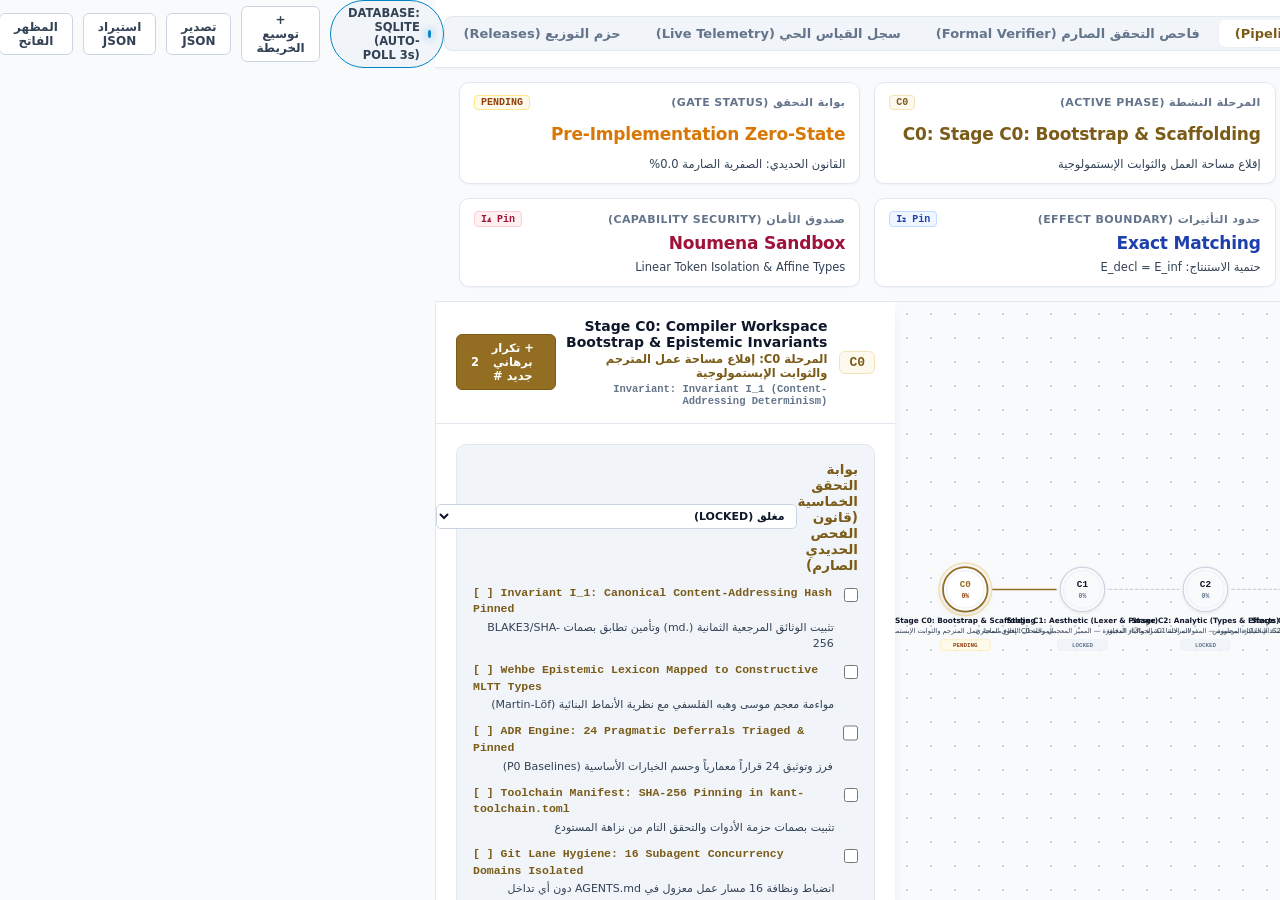
==== commit 14503b85: "refactor(portal): implement executive light theme in standalone portal and root tracker" ====
--- a/portal/index.html
+++ b/portal/index.html
@@ -3,64 +3,100 @@
 <head>
   <meta charset="UTF-8">
   <meta name="viewport" content="width=device-width, initial-scale=1.0">
-  <title>Kant Compiler Engineering & Verification Observatory — Real-Time Telemetry & Formal Pipeline Tracking</title>
+  <title>Kant Compiler Engineering &amp; Verification Observatory — Real-Time Telemetry &amp; Formal Pipeline Tracking</title>
   <link rel="icon" type="image/svg+xml" href="assets/kant-icon.svg">
-  
-  <!-- الخطوط العربية الراقية والخط البرمجي للشيفرات -->
-  <link rel="preconnect" href="https://fonts.googleapis.com">
-  <link rel="preconnect" href="https://fonts.gstatic.com" crossorigin>
-  <link href="https://fonts.googleapis.com/css2?family=Cairo:wght@400;500;600;700;800;900&family=JetBrains+Mono:wght@400;500;600;700&family=Tajawal:wght@400;500;700;800&display=swap" rel="stylesheet">
 
   <style>
+    /* ==========================================================================
+       Kant Compiler Toolchain - Executive Light Design System Tokens
+       100% Offline Self-Contained System (Zero External CDNs)
+       Inspired by Stripe Dashboard, Vercel, Linear Light, & Apple Developer UI
+       ========================================================================== */
     :root {
-      --bg-primary: #070a12;
-      --bg-secondary: #0d121f;
-      --bg-tertiary: #141c2e;
-      --bg-card: rgba(19, 27, 46, 0.78);
-      --border-color: #1e293b;
-      --border-focus: #38bdf8;
-      --text-primary: #f8fafc;
-      --text-secondary: #94a3b8;
-      --text-muted: #64748b;
-      --accent-cyan: #06b6d4;
-      --accent-blue: #3b82f6;
-      --accent-emerald: #10b981;
-      --accent-amber: #f59e0b;
-      --accent-rose: #f43f5e;
-      --accent-purple: #8b5cf6;
-      --status-done: #10b981;
-      --status-progress: #06b6d4;
-      --status-blocked: #f43f5e;
-      --status-todo: #64748b;
-      --status-deferred: #8b5cf6;
-      --font-mono: "JetBrains Mono", "Fira Code", monospace;
-      --font-sans: "Cairo", "Tajawal", -apple-system, BlinkMacSystemFont, "Segoe UI", Roboto, sans-serif;
-      --shadow-lg: 0 10px 25px -5px rgba(0, 0, 0, 0.5), 0 8px 10px -6px rgba(0, 0, 0, 0.5);
-    }
-
-    [data-theme="light"] {
-      --bg-primary: #f8fafc;
-      --bg-secondary: #f1f5f9;
-      --bg-tertiary: #e2e8f0;
-      --bg-card: rgba(255, 255, 255, 0.92);
-      --border-color: #cbd5e1;
-      --border-focus: #0284c7;
-      --text-primary: #0f172a;
-      --text-secondary: #475569;
-      --text-muted: #94a3b8;
-      --accent-cyan: #0284c7;
-      --accent-blue: #2563eb;
+      /* Canvas & Surface Tokens (Pure White and Light Porcelain Slate) */
+      --bg-canvas: #F8FAFC;          /* Slate-50: Crisp, clean porcelain canvas background */
+      --bg-surface: #FFFFFF;         /* Pure White: Primary card and drawer panels */
+      --bg-surface-elevated: #FFFFFF;/* Filter bars, modals, elevated controls */
+      --bg-muted: #F1F5F9;           /* Slate-100: Secondary surfaces, table headers, inactive tabs */
+      --bg-subtle: #E2E8F0;          /* Slate-200: Dividers, borders, subtle hover backgrounds */
+      --bg-overlay: rgba(15, 23, 42, 0.4);
+
+      /* Border Tokens */
+      --border-subtle: #E2E8F0;      /* Slate-200: Default card and container borders */
+      --border-base: #CBD5E1;        /* Slate-300: Control borders, inputs, buttons */
+      --border-strong: #94A3B8;      /* Slate-400: Active element borders, dividers */
+      --border-focus: #0284C7;       /* Sky-600: Focus ring and active input highlight */
+
+      /* Text & Typography Hierarchy */
+      --text-primary: #0F172A;       /* Slate-900: High-contrast headings and primary labels */
+      --text-secondary: #334155;     /* Slate-700: Body text, card descriptions, active nav */
+      --text-muted: #64748B;         /* Slate-500: Subtitles, timestamps, metadata, captions */
+      --text-disabled: #94A3B8;      /* Slate-400: Disabled controls, locked stage indicators */
+
+      /* Imperial Bronze & Kant Gold Brand Accents (Restrained & Accessible) */
+      --brand-gold-primary: #936E22; /* Deep Imperial Gold/Bronze (Accessible on white, ratio > 4.5:1) */
+      --brand-gold-dark: #7A5B18;    /* Deep rich bronze for active hover states */
+      --brand-gold-light: #B8913F;   /* Warm metallic gold for subtle accents and badges */
+      --brand-gold-surface: #FEF9EE; /* Soft warm gold tint for active stage highlight */
+      --brand-gold-border: #F3E3B6;  /* Soft gold border */
+      --brand-gold-glow: rgba(147, 110, 34, 0.12);
+
+      /* Semantic Status Tokens (Refined Low-Saturation Pastels with High-Contrast Text) */
+      --status-pending-bg: #FFFBEB;     /* Amber-50 */
+      --status-pending-border: #FDE68A; /* Amber-200 */
+      --status-pending-text: #92400E;   /* Amber-800 */
+
+      --status-locked-bg: #F1F5F9;      /* Slate-100 */
+      --status-locked-border: #E2E8F0;  /* Slate-200 */
+      --status-locked-text: #64748B;    /* Slate-500 */
+
+      --status-active-bg: #EFF6FF;      /* Blue-50 */
+      --status-active-border: #BFDBFE;  /* Blue-200 */
+      --status-active-text: #1E40AF;    /* Blue-800 */
+
+      --status-verified-bg: #ECFDF5;    /* Emerald-50 */
+      --status-verified-border: #A7F3D0;/* Emerald-200 */
+      --status-verified-text: #065F46;  /* Emerald-800 */
+
+      --status-blocked-bg: #FFF1F2;     /* Rose-50 */
+      --status-blocked-border: #FECDD3; /* Rose-200 */
+      --status-blocked-text: #9F1239;   /* Rose-800 */
+
+      /* Legacy compatibility mappings */
+      --bg-primary: var(--bg-canvas);
+      --bg-secondary: var(--bg-surface);
+      --bg-tertiary: var(--bg-muted);
+      --bg-card: var(--bg-surface);
+      --border-color: var(--border-subtle);
+
+      --accent-cyan: #0284C7;
+      --accent-blue: #1D4ED8;
       --accent-emerald: #059669;
-      --accent-amber: #d97706;
-      --accent-rose: #e11d48;
-      --accent-purple: #7c3aed;
-      --shadow-lg: 0 10px 25px -5px rgba(0, 0, 0, 0.1);
+      --accent-amber: #D97706;
+      --accent-rose: #E11D48;
+      --accent-purple: #6D28D9;
+
+      --status-done: var(--status-verified-text);
+      --status-progress: var(--status-active-text);
+      --status-todo: var(--status-locked-text);
+      --status-deferred: #7C3AED;
+
+      /* Shadows (Subtle, Multi-Layered Elevation) */
+      --shadow-xs: 0 1px 2px rgba(0, 0, 0, 0.04);
+      --shadow-sm: 0 1px 3px rgba(0, 0, 0, 0.06), 0 1px 2px rgba(0, 0, 0, 0.04);
+      --shadow-md: 0 4px 6px -1px rgba(0, 0, 0, 0.06), 0 2px 4px -1px rgba(0, 0, 0, 0.04);
+      --shadow-lg: 0 10px 15px -3px rgba(0, 0, 0, 0.08), 0 4px 6px -2px rgba(0, 0, 0, 0.04);
+
+      /* Typography Stacks (100% Offline System Fonts) */
+      --font-sans: system-ui, -apple-system, BlinkMacSystemFont, "Segoe UI", Roboto, "Cairo", "Tajawal", "Helvetica Neue", Arial, sans-serif;
+      --font-mono: ui-monospace, SFMono-Regular, Menlo, Monaco, Consolas, "JetBrains Mono", "Liberation Mono", "Courier New", monospace;
     }
 
     * { box-sizing: border-box; margin: 0; padding: 0; }
+
     body {
       font-family: var(--font-sans);
-      background-color: var(--bg-primary);
+      background-color: var(--bg-canvas);
       color: var(--text-primary);
       height: 100vh;
       display: flex;
@@ -69,19 +105,21 @@
       user-select: none;
       direction: rtl;
       text-align: right;
-    }
-
-    /* شريط التنقل العلوي الفاخر */
+      -webkit-font-smoothing: antialiased;
+    }
+
+    /* Top Executive Page Header */
     header {
-      background: var(--bg-secondary);
-      border-bottom: 1px solid var(--border-color);
-      height: 64px;
+      background: var(--bg-surface);
+      border-bottom: 1px solid var(--border-subtle);
+      height: 68px;
       display: flex;
       align-items: center;
       justify-content: space-between;
-      padding: 0 20px;
+      padding: 0 24px;
       z-index: 50;
       flex-shrink: 0;
+      box-shadow: var(--shadow-xs);
     }
 
     .brand-group {
@@ -91,13 +129,12 @@
     }
 
     .brand-logo-img {
-      width: 38px;
-      height: 38px;
-      border-radius: 9px;
+      width: 42px;
+      height: 42px;
       object-fit: contain;
       background: transparent;
       border: none;
-      box-shadow: 0 0 16px rgba(184, 145, 63, 0.45);
+      filter: drop-shadow(0 1px 2px rgba(0, 0, 0, 0.08));
       flex-shrink: 0;
     }
 
@@ -108,45 +145,54 @@
       display: flex;
       align-items: center;
       gap: 10px;
-    }
-
-    .brand-title span.badge {
+      color: var(--text-primary);
+    }
+
+    .brand-badge {
       font-size: 11px;
-      font-family: var(--font-sans);
+      font-family: var(--font-mono);
       font-weight: 700;
-      background: var(--bg-tertiary);
-      border: 1px solid var(--border-color);
-      padding: 3px 8px;
-      border-radius: 6px;
-      color: var(--accent-cyan);
+      background: var(--brand-gold-surface);
+      border: 1px solid var(--brand-gold-border);
+      padding: 2px 8px;
+      border-radius: 9999px;
+      color: var(--brand-gold-dark);
+      letter-spacing: 0.3px;
     }
 
     .nav-tabs {
       display: flex;
-      gap: 6px;
-      background: var(--bg-primary);
-      padding: 4px;
+      gap: 3px;
+      background: var(--bg-muted);
+      padding: 3px;
       border-radius: 8px;
-      border: 1px solid var(--border-color);
+      border: 1px solid var(--border-subtle);
     }
 
     .nav-tab {
       padding: 6px 16px;
       border-radius: 6px;
       font-size: 13px;
-      font-weight: 700;
+      font-weight: 600;
       cursor: pointer;
       border: none;
       background: transparent;
-      color: var(--text-secondary);
-      transition: all 0.2s ease;
+      color: var(--text-muted);
+      transition: all 0.15s ease;
       font-family: var(--font-sans);
+      white-space: nowrap;
+    }
+
+    .nav-tab:hover {
+      color: var(--text-primary);
+      background: rgba(255, 255, 255, 0.6);
     }
 
     .nav-tab.active {
-      background: var(--accent-blue);
-      color: #fff;
-      box-shadow: 0 0 12px rgba(59, 130, 246, 0.4);
+      background: var(--bg-surface);
+      color: var(--brand-gold-dark);
+      font-weight: 700;
+      box-shadow: var(--shadow-xs);
     }
 
     .nav-actions {
@@ -159,81 +205,150 @@
       display: flex;
       align-items: center;
       gap: 8px;
-      font-size: 12px;
+      font-size: 11.5px;
       font-weight: 600;
       padding: 5px 12px;
-      border-radius: 12px;
-      background: var(--bg-tertiary);
-      border: 1px solid var(--border-color);
-      color: var(--text-primary);
-      transition: all 0.3s ease;
+      border-radius: 9999px;
+      background: var(--bg-muted);
+      border: 1px solid var(--border-subtle);
+      color: var(--text-secondary);
+      transition: all 0.2s ease;
     }
 
     .poll-status-badge.sse-live {
-      border-color: var(--accent-emerald) !important;
-      background: rgba(16, 185, 129, 0.12) !important;
-      color: #34d399 !important;
+      border-color: var(--status-verified-border) !important;
+      background: var(--status-verified-bg) !important;
+      color: var(--status-verified-text) !important;
     }
 
     .pulse-dot {
-      width: 9px;
-      height: 9px;
+      width: 8px;
+      height: 8px;
       border-radius: 50%;
-      background: var(--accent-emerald);
-      box-shadow: 0 0 10px var(--accent-emerald);
-      animation: pulseAnim 2s infinite;
-    }
-
-    .poll-status-badge.sse-live .pulse-dot {
-      background: var(--accent-emerald) !important;
-      box-shadow: 0 0 12px var(--accent-emerald) !important;
-      animation: ssePulse 1.6s infinite !important;
-    }
-
-    @keyframes ssePulse {
-      0% { transform: scale(0.9); box-shadow: 0 0 0 0 rgba(16, 185, 129, 0.7); }
-      70% { transform: scale(1.2); box-shadow: 0 0 0 9px rgba(16, 185, 129, 0); }
-      100% { transform: scale(0.9); box-shadow: 0 0 0 0 rgba(16, 185, 129, 0); }
-    }
-
-    @keyframes pulseAnim {
-      0% { transform: scale(0.95); opacity: 0.8; }
-      50% { transform: scale(1.15); opacity: 1; }
-      100% { transform: scale(0.95); opacity: 0.8; }
+      background: #059669;
+      box-shadow: 0 0 0 2px rgba(5, 150, 105, 0.2);
     }
 
     .btn {
       padding: 6px 14px;
       border-radius: 6px;
       font-size: 12px;
-      font-weight: 700;
+      font-weight: 600;
       cursor: pointer;
-      border: 1px solid var(--border-color);
-      background: var(--bg-tertiary);
-      color: var(--text-primary);
+      border: 1px solid var(--border-base);
+      background: var(--bg-surface);
+      color: var(--text-secondary);
       display: inline-flex;
       align-items: center;
       gap: 6px;
-      transition: all 0.2s;
+      transition: all 0.15s ease;
       font-family: var(--font-sans);
     }
 
     .btn:hover {
-      border-color: var(--border-focus);
-      background: var(--bg-secondary);
+      border-color: var(--border-strong);
+      color: var(--text-primary);
+      background: var(--bg-muted);
     }
 
     .btn-primary {
-      background: var(--accent-cyan);
-      border-color: var(--accent-cyan);
-      color: #041017;
+      background: var(--brand-gold-primary);
+      border-color: var(--brand-gold-dark);
+      color: #FFFFFF;
+      font-weight: 700;
     }
     .btn-primary:hover {
-      filter: brightness(1.12);
-      background: var(--accent-cyan);
-    }
-
-    /* الحاوية الرئيسية للتطبيق */
+      background: var(--brand-gold-dark);
+      color: #FFFFFF;
+    }
+
+    /* Executive Systems Metrics Toolbar (6-Card Grid) */
+    .metrics-toolbar {
+      background: var(--bg-canvas);
+      border-bottom: 1px solid var(--border-subtle);
+      padding: 14px 24px;
+      display: grid;
+      grid-template-columns: repeat(6, 1fr);
+      gap: 14px;
+      flex-shrink: 0;
+      z-index: 20;
+    }
+
+    .metric-card {
+      background: var(--bg-surface);
+      border: 1px solid var(--border-subtle);
+      border-radius: 10px;
+      padding: 12px 14px;
+      box-shadow: var(--shadow-xs);
+      display: flex;
+      flex-direction: column;
+      justify-content: space-between;
+      gap: 6px;
+      transition: all 0.15s ease;
+    }
+
+    .metric-card:hover {
+      border-color: var(--border-base);
+      box-shadow: var(--shadow-sm);
+    }
+
+    .metric-card-top {
+      display: flex;
+      align-items: center;
+      justify-content: space-between;
+    }
+
+    .metric-card-label {
+      font-size: 11px;
+      font-weight: 700;
+      text-transform: uppercase;
+      letter-spacing: 0.4px;
+      color: var(--text-muted);
+    }
+
+    .metric-card-badge {
+      font-family: var(--font-mono);
+      font-size: 10px;
+      font-weight: 700;
+      padding: 1px 6px;
+      border-radius: 4px;
+      background: var(--bg-muted);
+      color: var(--text-secondary);
+      border: 1px solid var(--border-subtle);
+    }
+
+    .metric-card-val {
+      font-size: 17px;
+      font-weight: 800;
+      color: var(--text-primary);
+      letter-spacing: -0.2px;
+      line-height: 1.2;
+    }
+
+    .metric-card-caption {
+      font-size: 11.5px;
+      color: var(--text-secondary);
+      font-weight: 500;
+    }
+
+    .progress-bar-track {
+      width: 100%;
+      height: 5px;
+      background: var(--bg-muted);
+      border-radius: 9999px;
+      overflow: hidden;
+      margin-top: 4px;
+    }
+
+    .progress-bar-fill-el {
+      height: 100%;
+      width: 0.0%;
+      background: var(--brand-gold-primary);
+      border-radius: 9999px;
+      transition: width 0.4s ease;
+    }
+
+    /* Main App Layout */
     main {
       flex: 1;
       display: flex;
@@ -241,11 +356,13 @@
       overflow: hidden;
     }
 
-    /* مساحة الخريطة التفاعلية (DAG Canvas) */
+    /* Interactive DAG Canvas Area */
     .map-container {
       flex: 1;
       position: relative;
-      background: radial-gradient(circle at 50% 50%, var(--bg-secondary) 0%, var(--bg-primary) 100%);
+      background-color: var(--bg-canvas);
+      background-image: radial-gradient(#CBD5E1 1.2px, transparent 1.2px);
+      background-size: 24px 24px;
       overflow: hidden;
     }
 
@@ -259,21 +376,20 @@
       cursor: grabbing;
     }
 
-    /* أزرار التحكم في التكبير والتصغير */
+    /* Map Controls Widget */
     .map-controls {
       position: absolute;
       bottom: 24px;
       right: 24px;
       display: flex;
       flex-direction: column;
-      gap: 8px;
-      background: var(--bg-card);
-      backdrop-filter: blur(8px);
-      border: 1px solid var(--border-color);
+      gap: 6px;
+      background: var(--bg-surface);
+      border: 1px solid var(--border-subtle);
       border-radius: 8px;
-      padding: 6px;
+      padding: 4px;
       z-index: 20;
-      box-shadow: var(--shadow-lg);
+      box-shadow: var(--shadow-md);
     }
 
     .control-btn {
@@ -282,70 +398,38 @@
       border-radius: 6px;
       background: transparent;
       border: none;
-      color: var(--text-primary);
+      color: var(--text-secondary);
       font-size: 16px;
       display: flex;
       align-items: center;
       justify-content: center;
       cursor: pointer;
       font-weight: 700;
-    }
-    .control-btn:hover { background: var(--bg-tertiary); color: var(--accent-cyan); }
-
-    /* بطاقات المؤشرات الإحصائية العائمة */
-    .summary-float {
-      position: absolute;
-      top: 20px;
-      right: 20px;
-      background: var(--bg-card);
-      backdrop-filter: blur(12px);
-      border: 1px solid var(--border-color);
-      border-radius: 12px;
-      padding: 12px 22px;
-      display: flex;
-      gap: 26px;
-      z-index: 20;
-      box-shadow: var(--shadow-lg);
-    }
-
-    .stat-item {
-      display: flex;
-      flex-direction: column;
-      align-items: flex-start;
-    }
-    .stat-label {
-      font-size: 11px;
-      font-weight: 700;
-      color: var(--text-muted);
-      margin-bottom: 2px;
-    }
-    .stat-val {
-      font-size: 18px;
-      font-weight: 800;
-      font-family: var(--font-mono);
-      color: var(--text-primary);
-    }
-
-    /* الدرج الجانبي للفاحص التفصيلي (Inspector Drawer) */
+      transition: all 0.15s ease;
+    }
+    .control-btn:hover { background: var(--bg-muted); color: var(--brand-gold-dark); }
+
+    /* Inspector Drawer (Split-Pane on Left in RTL) */
     .inspector-drawer {
-      width: 530px;
-      background: var(--bg-secondary);
-      border-right: 1px solid var(--border-color);
+      width: 460px;
+      background: var(--bg-surface);
+      border-left: 1px solid var(--border-subtle);
       display: flex;
       flex-direction: column;
       overflow: hidden;
       z-index: 30;
-      transition: width 0.3s ease;
+      transition: width 0.25s ease;
       flex-shrink: 0;
+      box-shadow: var(--shadow-lg);
     }
 
     .drawer-header {
       padding: 16px 20px;
-      border-bottom: 1px solid var(--border-color);
+      border-bottom: 1px solid var(--border-subtle);
       display: flex;
       align-items: center;
       justify-content: space-between;
-      background: var(--bg-tertiary);
+      background: var(--bg-surface);
     }
 
     .drawer-title-group {
@@ -358,10 +442,11 @@
       font-size: 13px;
       font-family: var(--font-mono);
       font-weight: 800;
-      padding: 4px 10px;
+      padding: 3px 9px;
       border-radius: 6px;
-      background: var(--accent-blue);
-      color: #fff;
+      background: var(--brand-gold-surface);
+      color: var(--brand-gold-dark);
+      border: 1px solid var(--brand-gold-border);
     }
 
     .drawer-content {
@@ -371,24 +456,23 @@
       user-select: text;
     }
 
-    /* بطاقة بوابة التحقق الخماسية (The Iron Law) */
+    /* Verification Gate Section (The Iron Law) */
     .gate-card {
-      background: var(--bg-card);
-      border: 1px solid var(--border-color);
+      background: var(--bg-muted);
+      border: 1px solid var(--border-subtle);
       border-radius: 10px;
       padding: 16px;
       margin-bottom: 20px;
-      box-shadow: 0 4px 12px rgba(0,0,0,0.15);
     }
 
     .gate-card-title {
       font-size: 13.5px;
-      font-weight: 800;
+      font-weight: 700;
       margin-bottom: 12px;
       display: flex;
       align-items: center;
       justify-content: space-between;
-      color: var(--text-primary);
+      color: var(--brand-gold-dark);
     }
 
     .gate-checklist {
@@ -407,10 +491,11 @@
       transition: color 0.15s;
       line-height: 1.45;
     }
-    .checklist-item:hover { color: var(--accent-cyan); }
+    .checklist-item:hover { color: var(--brand-gold-dark); }
     .checklist-item code {
       font-family: var(--font-mono);
-      color: var(--accent-cyan);
+      color: var(--brand-gold-dark);
+      font-weight: 700;
       direction: ltr;
       text-align: left;
       display: block;
@@ -421,25 +506,30 @@
       cursor: pointer;
       width: 16px;
       height: 16px;
-      accent-color: var(--accent-emerald);
-    }
-
-    /* شجرة الهيكل الرباعي (4-Tier Tree) */
+      border-radius: 4px;
+      border: 1.5px solid var(--border-strong);
+      accent-color: var(--brand-gold-primary);
+      margin-top: 2px;
+    }
+
+    /* Tree Task Hierarchy */
     .tree-main-heading {
       margin-bottom: 16px;
-      border: 1px solid var(--border-color);
+      border: 1px solid var(--border-subtle);
       border-radius: 8px;
-      background: var(--bg-primary);
+      background: var(--bg-surface);
       overflow: hidden;
+      box-shadow: var(--shadow-xs);
     }
 
     .heading-header {
       padding: 12px 16px;
-      background: var(--bg-tertiary);
+      background: var(--bg-muted);
       display: flex;
       align-items: center;
       justify-content: space-between;
       cursor: pointer;
+      border-bottom: 1px solid var(--border-subtle);
     }
 
     .heading-title-group {
@@ -451,9 +541,9 @@
     .sub-agent-badge {
       font-size: 11px;
       font-family: var(--font-mono);
-      background: rgba(6, 182, 212, 0.15);
-      border: 1px solid var(--accent-cyan);
-      color: var(--accent-cyan);
+      background: var(--brand-gold-surface);
+      border: 1px solid var(--brand-gold-border);
+      color: var(--brand-gold-dark);
       padding: 2px 7px;
       border-radius: 4px;
       font-weight: 700;
@@ -461,13 +551,13 @@
 
     .sub-heading-group {
       padding: 12px 16px;
-      border-top: 1px solid var(--border-color);
+      border-top: 1px solid var(--border-subtle);
     }
 
     .sub-heading-title {
       font-size: 13px;
       font-weight: 700;
-      color: var(--accent-cyan);
+      color: var(--text-secondary);
       margin-bottom: 10px;
       display: flex;
       align-items: center;
@@ -478,19 +568,20 @@
       display: flex;
       flex-direction: column;
       gap: 10px;
-      padding-right: 6px;
     }
 
     .task-card {
-      background: var(--bg-secondary);
-      border: 1px solid var(--border-color);
-      border-radius: 7px;
+      background: var(--bg-surface);
+      border: 1px solid var(--border-subtle);
+      border-radius: 8px;
       padding: 12px;
-      transition: border-color 0.2s;
+      transition: all 0.15s ease;
+      box-shadow: var(--shadow-xs);
     }
 
     .task-card:hover {
-      border-color: var(--border-focus);
+      border-color: var(--border-base);
+      box-shadow: var(--shadow-sm);
     }
 
     .task-header {
@@ -512,35 +603,35 @@
     .task-id-badge {
       font-size: 10.5px;
       font-family: var(--font-mono);
-      color: var(--accent-purple);
-      background: var(--bg-tertiary);
-      border: 1px solid var(--border-color);
+      color: var(--brand-gold-dark);
+      background: var(--brand-gold-surface);
+      border: 1px solid var(--brand-gold-border);
       padding: 2px 6px;
       border-radius: 4px;
       flex-shrink: 0;
-      font-weight: 600;
+      font-weight: 700;
     }
 
     .status-select {
       font-size: 11px;
-      font-weight: 700;
+      font-weight: 600;
       font-family: var(--font-sans);
       padding: 4px 8px;
       border-radius: 5px;
-      border: 1px solid var(--border-color);
-      background: var(--bg-tertiary);
+      border: 1px solid var(--border-base);
+      background: var(--bg-surface);
       color: var(--text-primary);
       cursor: pointer;
     }
 
     .task-cmd-box {
-      background: var(--bg-primary);
-      border: 1px solid var(--border-color);
-      border-radius: 5px;
+      background: var(--bg-muted);
+      border: 1px solid var(--border-base);
+      border-radius: 6px;
       padding: 6px 10px;
       font-family: var(--font-mono);
       font-size: 11px;
-      color: var(--accent-cyan);
+      color: var(--text-primary);
       display: flex;
       align-items: center;
       justify-content: space-between;
@@ -550,9 +641,14 @@
       overflow-x: auto;
     }
 
+    .task-cmd-box code {
+      color: var(--brand-gold-dark);
+      font-weight: 600;
+    }
+
     .copy-btn {
-      background: var(--bg-tertiary);
-      border: 1px solid var(--border-color);
+      background: var(--bg-surface);
+      border: 1px solid var(--border-base);
       color: var(--text-secondary);
       cursor: pointer;
       padding: 3px 8px;
@@ -562,74 +658,83 @@
       font-family: var(--font-sans);
       flex-shrink: 0;
       margin-left: 8px;
-    }
-    .copy-btn:hover { color: #fff; background: var(--accent-blue); border-color: var(--accent-blue); }
+      transition: all 0.15s ease;
+    }
+    .copy-btn:hover {
+      color: var(--brand-gold-dark);
+      border-color: var(--brand-gold-primary);
+      background: var(--brand-gold-surface);
+    }
 
     .task-notes-input {
       width: 100%;
-      background: transparent;
-      border: none;
-      border-bottom: 1px dashed var(--border-color);
+      background: var(--bg-surface);
+      border: 1px solid var(--border-base);
+      border-radius: 4px;
       font-size: 11.5px;
-      color: var(--text-secondary);
-      padding: 6px 0;
+      color: var(--text-primary);
+      padding: 6px 10px;
       margin-top: 6px;
       font-family: var(--font-sans);
+      outline: none;
     }
     .task-notes-input:focus {
-      outline: none;
-      border-bottom-color: var(--border-focus);
-      color: var(--text-primary);
-    }
-
-    /* لوحة مرصد التيليميتري وسجل التدقيق (Telemetry Observatory) */
+      border-color: var(--border-focus);
+    }
+
+    /* Telemetry View & Audit Logs */
     .telemetry-view-container {
       flex: 1;
-      padding: 34px;
+      padding: 32px;
       overflow-y: auto;
       user-select: text;
-    }
-    .telemetry-badge {
-      display: inline-flex;
-      align-items: center;
-      padding: 3px 8px;
-      border-radius: 6px;
-      font-size: 11px;
+      background: var(--bg-canvas);
+    }
+
+    .table-artifacts {
+      width: 100%;
+      border-collapse: collapse;
+      margin-top: 14px;
+      font-size: 12.5px;
+      background: var(--bg-surface);
+      border: 1px solid var(--border-subtle);
+      border-radius: 8px;
+      overflow: hidden;
+      box-shadow: var(--shadow-xs);
+    }
+
+    .table-artifacts th, .table-artifacts td {
+      border: 1px solid var(--border-subtle);
+      padding: 10px 14px;
+      text-align: right;
+    }
+    .table-artifacts th {
+      background: var(--bg-muted);
       font-weight: 700;
-      font-family: var(--font-mono);
-      text-transform: uppercase;
-      letter-spacing: 0.5px;
-    }
-    .badge-task { background: rgba(56, 189, 248, 0.15); color: var(--accent-cyan); border: 1px solid rgba(56, 189, 248, 0.3); }
-    .badge-gate { background: rgba(168, 85, 247, 0.15); color: var(--accent-purple); border: 1px solid rgba(168, 85, 247, 0.3); }
-    .badge-file { background: rgba(59, 130, 246, 0.15); color: var(--accent-blue); border: 1px solid rgba(59, 130, 246, 0.3); }
-    .badge-git  { background: rgba(245, 158, 11, 0.15); color: var(--accent-amber); border: 1px solid rgba(245, 158, 11, 0.3); }
-    .badge-mig  { background: rgba(16, 185, 129, 0.15); color: var(--accent-emerald); border: 1px solid rgba(16, 185, 129, 0.3); }
-    .badge-sync { background: rgba(148, 163, 184, 0.15); color: var(--text-secondary); border: 1px solid rgba(148, 163, 184, 0.3); }
-    .telemetry-row-new {
-      animation: highlightNewRow 2.5s ease-out;
-    }
-    @keyframes highlightNewRow {
-      0% { background-color: rgba(16, 185, 129, 0.25); }
-      100% { background-color: transparent; }
-    }
-
-    /* لوحة تحكم التوزيع والإطلاق (Distribution Console) */
+      color: var(--text-muted);
+    }
+
+    .table-artifacts tr:hover td {
+      background: var(--bg-canvas);
+    }
+
+    /* Distribution View */
     .dist-view-container {
       flex: 1;
-      padding: 34px;
+      padding: 32px;
       overflow-y: auto;
       user-select: text;
+      background: var(--bg-canvas);
     }
 
     .console-box {
-      background: #020408;
-      border: 1px solid var(--border-color);
+      background: var(--bg-muted);
+      border: 1px solid var(--border-base);
       border-radius: 9px;
       padding: 16px;
       font-family: var(--font-mono);
       font-size: 12px;
-      color: #38bdf8;
+      color: var(--text-primary);
       line-height: 1.7;
       margin-bottom: 24px;
       position: relative;
@@ -637,30 +742,12 @@
       text-align: left;
     }
 
-    .table-artifacts {
-      width: 100%;
-      border-collapse: collapse;
-      margin-top: 14px;
-      font-size: 12.5px;
-    }
-
-    .table-artifacts th, .table-artifacts td {
-      border: 1px solid var(--border-color);
-      padding: 10px 14px;
-      text-align: right;
-    }
-    .table-artifacts th {
-      background: var(--bg-tertiary);
-      font-weight: 700;
-      color: var(--text-primary);
-    }
-
-    /* النافذة المنبثقة للتوسيع (Modal) */
+    /* Modal Dialog */
     .modal-backdrop {
       position: fixed;
       top: 0; left: 0; right: 0; bottom: 0;
-      background: rgba(0, 0, 0, 0.75);
-      backdrop-filter: blur(5px);
+      background: var(--bg-overlay);
+      backdrop-filter: blur(4px);
       display: none;
       align-items: center;
       justify-content: center;
@@ -670,8 +757,8 @@
     .modal-box {
       width: 620px;
       max-height: 85vh;
-      background: var(--bg-secondary);
-      border: 1px solid var(--border-color);
+      background: var(--bg-surface);
+      border: 1px solid var(--border-base);
       border-radius: 12px;
       box-shadow: var(--shadow-lg);
       display: flex;
@@ -681,8 +768,8 @@
 
     .modal-header {
       padding: 16px 20px;
-      background: var(--bg-tertiary);
-      border-bottom: 1px solid var(--border-color);
+      background: var(--bg-muted);
+      border-bottom: 1px solid var(--border-subtle);
       display: flex;
       justify-content: space-between;
       align-items: center;
@@ -702,113 +789,176 @@
       gap: 6px;
     }
     .form-group label {
-      font-size: 12.5px;
+      font-size: 12px;
       font-weight: 700;
       color: var(--text-secondary);
     }
     .form-control {
-      background: var(--bg-primary);
-      border: 1px solid var(--border-color);
+      background: var(--bg-surface);
+      border: 1px solid var(--border-base);
       border-radius: 6px;
-      padding: 9px 12px;
+      padding: 8px 12px;
       color: var(--text-primary);
       font-size: 13px;
       font-family: var(--font-sans);
     }
     .form-control:focus { outline: none; border-color: var(--border-focus); }
 
-    /* أنماط عُقد خريطة الـ DAG في SVG */
+    /* SVG DAG Node Styles */
     .node-group {
       cursor: pointer;
-      transition: transform 0.25s ease;
-    }
-    .node-group:hover {
-      filter: drop-shadow(0 0 14px rgba(56, 189, 248, 0.45));
+      transition: transform 0.2s ease;
     }
     .edge-line {
-      stroke: var(--border-color);
+      stroke: var(--border-base);
       stroke-width: 2.5;
       fill: none;
-      stroke-dasharray: 6 4;
-      animation: dashflow 30s linear infinite;
-    }
-    @keyframes dashflow {
-      to { stroke-dashoffset: -1000; }
+      stroke-linecap: round;
+      stroke-dasharray: 5 4;
     }
     .edge-line.active {
-      stroke: var(--accent-cyan);
-      stroke-width: 3;
+      stroke: var(--brand-gold-primary);
+      stroke-width: 2.5;
+      stroke-dasharray: none;
+    }
+
+    @media (max-width: 1300px) {
+      .metrics-toolbar {
+        grid-template-columns: repeat(3, 1fr);
+      }
+    }
+    @media (max-width: 1024px) {
+      .inspector-drawer {
+        width: 380px;
+      }
+    }
+    @media (max-width: 860px) {
+      .metrics-toolbar {
+        grid-template-columns: repeat(2, 1fr);
+      }
+      main {
+        flex-direction: column;
+      }
+      .inspector-drawer {
+        width: 100%;
+        height: 420px;
+        border-top: 1px solid var(--border-subtle);
+        border-left: none;
+      }
     }
   </style>
 </head>
 <body>
 
-  <!-- شريط التنقل العلوي -->
+  <!-- Top Executive Navigation Header -->
   <header>
-        <div class="brand-group">
+    <div class="brand-group">
       <img src="assets/kant-icon.svg" class="brand-logo-img" alt="Kant Compiler Observatory Logo">
       <div>
         <div class="brand-title">
-          Kant Compiler Engineering &amp; Verification Observatory
-          <span class="badge" style="font-family:var(--font-mono); font-size:11px; background:rgba(6,182,212,0.12); color:var(--accent-cyan); border:1px solid rgba(6,182,212,0.3); padding:2px 8px; border-radius:5px;">17-Crate Architecture Telemetry</span>
+          مرصد هندسة مترجم Kant
+          <span class="brand-badge">v0.1.0-alpha • 17-Crate Architecture</span>
         </div>
-        <div style="font-size: 11px; color: var(--text-secondary); margin-top: 2px;">
-          مرصد هندسة مترجم كانط والتحقق الصارم — Real-Time Systems Telemetry &amp; Formal Pipeline Tracking
+        <div style="font-size: 11.5px; color: var(--text-muted); margin-top: 2px;">
+          Kant Compiler Engineering Observatory — Real-Time Systems Telemetry &amp; Formal Pipeline Tracking
         </div>
       </div>
     </div>
 
-        <div class="nav-tabs">
-      <button class="nav-tab active" id="tab-btn-map" onclick="switchView('map')">Pipeline DAG (مسار الترجمة والتحقق)</button>
-      <button class="nav-tab" id="tab-btn-tree" onclick="switchView('tree')">4-Tier Inspector (فاحص التحقق الصارم)</button>
-      <button class="nav-tab" id="tab-btn-telemetry" onclick="switchView('telemetry')">Live Telemetry (سجل التيليميتري الحي)</button>
-      <button class="nav-tab" id="tab-btn-dist" onclick="switchView('dist')">Release Distribution (توزيع النواة v0.1)</button>
+    <!-- Center Navigation Tabs -->
+    <div class="nav-tabs">
+      <button class="nav-tab active" id="tab-btn-map" onclick="switchView('map')">مسار المراحل (Pipeline Stages)</button>
+      <button class="nav-tab" id="tab-btn-tree" onclick="switchView('tree')">فاحص التحقق الصارم (Formal Verifier)</button>
+      <button class="nav-tab" id="tab-btn-telemetry" onclick="switchView('telemetry')">سجل القياس الحي (Live Telemetry)</button>
+      <button class="nav-tab" id="tab-btn-dist" onclick="switchView('dist')">حزم التوزيع (Releases)</button>
     </div>
 
+    <!-- Action Toolbar (Left in RTL) -->
     <div class="nav-actions">
       <div class="poll-status-badge" id="poll-indicator">
         <div class="pulse-dot" id="pulse-dot"></div>
-        <span id="poll-text">DATABASE: SQLITE (CONNECTING...)</span>
+        <span id="poll-text">متصل محلياً (SQLITE WAL)</span>
       </div>
       <button class="btn" onclick="openExtendModal()">+ توسيع الخريطة</button>
       <button class="btn" onclick="exportState()">تصدير JSON</button>
       <button class="btn" onclick="document.getElementById('import-file-input').click()">استيراد JSON</button>
       <input type="file" id="import-file-input" style="display:none;" onchange="importState(event)">
-      <button class="btn" onclick="toggleTheme()">🌓 المظهر</button>
+      <button class="btn" onclick="toggleTheme()">المظهر الفاتح</button>
     </div>
   </header>
 
-  <!-- الحاوية الرئيسية للعرض -->
+  <!-- Executive Systems Metrics Toolbar (6-Card Grid) -->
+  <section class="metrics-toolbar" aria-label="Executive Systems Metrics Toolbar">
+    <!-- Card 1: Pipeline Progress -->
+    <div class="metric-card">
+      <div class="metric-card-top">
+        <span class="metric-card-label">نسبة إنجاز المسار (Progress)</span>
+        <span class="metric-card-badge">Zero-State</span>
+      </div>
+      <div class="metric-card-val" id="stat-progress-pct" style="color: var(--brand-gold-dark);">0.0% (0 / 75 Tasks)</div>
+      <div class="progress-bar-track">
+        <div class="progress-bar-fill-el" id="progress-bar-fill"></div>
+      </div>
+      <div class="metric-card-caption">
+        <span id="stat-verified-count">0/75</span> مهمة منجزة ومبرهنة (0 تراجع)
+      </div>
+    </div>
+
+    <!-- Card 2: Active Stage -->
+    <div class="metric-card">
+      <div class="metric-card-top">
+        <span class="metric-card-label">المرحلة النشطة (Active Phase)</span>
+        <span class="metric-card-badge" style="color: var(--brand-gold-dark); background: var(--brand-gold-surface); border-color: var(--brand-gold-border);">C0</span>
+      </div>
+      <div class="metric-card-val" id="stat-active-wave" style="color: var(--brand-gold-dark);">Stage C0: Bootstrap</div>
+      <div class="metric-card-caption">إقلاع مساحة العمل والثوابت الإبستمولوجية</div>
+    </div>
+
+    <!-- Card 3: Verification Gate -->
+    <div class="metric-card">
+      <div class="metric-card-top">
+        <span class="metric-card-label">بوابة التحقق (Gate Status)</span>
+        <span class="metric-card-badge" style="color: var(--status-pending-text); background: var(--status-pending-bg); border-color: var(--status-pending-border);">PENDING</span>
+      </div>
+      <div class="metric-card-val" id="stat-gate-status" style="color: var(--status-pending-text);">Pre-Implementation</div>
+      <div class="metric-card-caption">القانون الحديدي: الصفرية الصارمة 0.0%</div>
+    </div>
+
+    <!-- Card 4: Memory Model Guarantee -->
+    <div class="metric-card">
+      <div class="metric-card-top">
+        <span class="metric-card-label">نموذج الذاكرة (Memory Model)</span>
+        <span class="metric-card-badge" style="color: var(--status-verified-text); background: var(--status-verified-bg); border-color: var(--status-verified-border);">I₃ Pin</span>
+      </div>
+      <div class="metric-card-val" style="color: var(--status-verified-text);">Perceus Zero-GC</div>
+      <div class="metric-card-caption">إعادة استخدام الذاكرة Drop-Guided Reuse</div>
+    </div>
+
+    <!-- Card 5: Effect Boundary -->
+    <div class="metric-card">
+      <div class="metric-card-top">
+        <span class="metric-card-label">حدود التأثيرات (Effect Boundary)</span>
+        <span class="metric-card-badge" style="color: var(--status-active-text); background: var(--status-active-bg); border-color: var(--status-active-border);">I₂ Pin</span>
+      </div>
+      <div class="metric-card-val" style="color: var(--status-active-text);">Exact Matching</div>
+      <div class="metric-card-caption">حتمية الاستنتاج: E_decl = E_inf</div>
+    </div>
+
+    <!-- Card 6: Capability Security -->
+    <div class="metric-card">
+      <div class="metric-card-top">
+        <span class="metric-card-label">صندوق الأمان (Capability Security)</span>
+        <span class="metric-card-badge" style="color: var(--status-blocked-text); background: var(--status-blocked-bg); border-color: var(--status-blocked-border);">I₄ Pin</span>
+      </div>
+      <div class="metric-card-val" style="color: var(--status-blocked-text);">Noumena Sandbox</div>
+      <div class="metric-card-caption">Linear Token Isolation &amp; Affine Types</div>
+    </div>
+  </section>
+
+  <!-- Main View Container -->
   <main>
-    <!-- واجهة الخريطة التفاعلية -->
+    <!-- View 1: Interactive DAG Canvas -->
     <div class="map-container" id="map-view">
-      <div class="summary-float" id="systems-metrics-toolbar" style="max-width: 1080px; gap: 16px; padding: 12px 20px;">
-        <div class="stat-item">
-          <span class="stat-label">Pipeline Progress (تقدم المسار)</span>
-          <span class="stat-val" id="stat-progress-pct" style="color:var(--accent-cyan); font-family:var(--font-mono);">0.0% (0 / 75 Tasks Verified)</span>
-        </div>
-        <div class="stat-item">
-          <span class="stat-label">Active Phase (المرحلة النشطة)</span>
-          <span class="stat-val" id="stat-active-wave" style="color:var(--accent-purple);">Stage C0: Bootstrap &amp; Scaffolding</span>
-        </div>
-        <div class="stat-item">
-          <span class="stat-label">Verification Gate Status (حالة البوابة)</span>
-          <span class="stat-val" id="stat-gate-status" style="color:var(--accent-amber);">Pre-Implementation Zero-State</span>
-        </div>
-        <div class="stat-item">
-          <span class="stat-label">Memory Model Guarantee (I₃)</span>
-          <span class="stat-val" style="color:var(--accent-emerald);">Perceus Zero-GC Drop Reuse</span>
-        </div>
-        <div class="stat-item">
-          <span class="stat-label">Effect Boundary (I₂)</span>
-          <span class="stat-val" style="color:var(--accent-blue);">Exact Inference (E_decl = E_inf)</span>
-        </div>
-        <div class="stat-item">
-          <span class="stat-label">Capability Security (I₄)</span>
-          <span class="stat-val" style="color:var(--accent-rose);">Linear Noumena Sandbox</span>
-        </div>
-      </div>
-
       <div class="map-controls">
         <button class="control-btn" onclick="zoomIn()" title="تكبير">+</button>
         <button class="control-btn" onclick="zoomOut()" title="تصغير">−</button>
@@ -818,11 +968,11 @@
       <svg id="dag-svg"></svg>
     </div>
 
-    <!-- الدرج الجانبي للفاحص التفصيلي (يمين في العرض المنطقي، يسار في RTL) -->
+    <!-- Split-Pane Inspector Drawer -->
     <div class="inspector-drawer" id="inspector-drawer">
       <div class="drawer-header">
         <div class="drawer-title-group">
-          <span class="node-badge" id="drawer-node-id">C1</span>
+          <span class="node-badge" id="drawer-node-id">C0</span>
           <h3 id="drawer-node-title" style="font-size: 14.5px;">فاحص الدائرة</h3>
         </div>
         <div style="display:flex; gap:8px;">
@@ -831,16 +981,16 @@
       </div>
 
       <div class="drawer-content" id="drawer-content">
-        <!-- المحتوى التفصيلي يتم توليده برمجياً -->
+        <!-- Rendered dynamically by JavaScript -->
       </div>
     </div>
 
-    <!-- لوحة مرصد التيليميتري الحي وسجل التدقيق الإبستمولوجي SQLite -->
+    <!-- View 2: Live Telemetry & Audit Logs -->
     <div class="telemetry-view-container" id="telemetry-view" style="display: none;">
       <div style="display:flex; justify-content:space-between; align-items:center; margin-bottom:16px;">
         <div>
-          <h2 style="font-size: 17.5px; font-weight: 800; margin-bottom: 4px;">مرصد التيليميتري الحي وسجل التدقيق الإبستمولوجي (SQLite Live SSE)</h2>
-          <p style="color: var(--text-secondary); font-size: 13px;">
+          <h2 style="font-size: 17.5px; font-weight: 800; margin-bottom: 4px; color: var(--text-primary);">مرصد التيليميتري الحي وسجل التدقيق الإبستمولوجي (SQLite Live SSE)</h2>
+          <p style="color: var(--text-muted); font-size: 13px;">
             تتبع حي وفوري بدون استطلاع (Zero-Polling SSE) لجميع أحداث المشروع، تعديل المهام الذرية، نتائج فحص البوابات الخماسية، وتعديلات ملفات المستودع.
           </p>
         </div>
@@ -850,34 +1000,34 @@
         </div>
       </div>
 
-      <!-- بطاقات حالة قاعدة البيانات والتخزين -->
-      <div class="summary-float" style="position:static; margin-bottom:20px; box-shadow:none; width:100%; justify-content:space-between; direction:rtl;">
-        <div class="stat-item">
-          <span class="stat-label">قاعدة البيانات المحلية</span>
-          <span class="stat-val" style="color:var(--accent-cyan); font-size:12.5px; font-family:var(--font-mono); direction:ltr; text-align:right;">.kant-tracker/kant_telemetry.db</span>
+      <!-- Database Info Cluster -->
+      <div style="display:grid; grid-template-columns:repeat(5, 1fr); gap:12px; margin-bottom:20px;">
+        <div class="metric-card">
+          <span class="metric-card-label">قاعدة البيانات المحلية</span>
+          <span class="metric-card-val" style="font-size:12px; font-family:var(--font-mono); direction:ltr; text-align:right;">.kant-tracker/kant_telemetry.db</span>
         </div>
-        <div class="stat-item">
-          <span class="stat-label">نمط التخزين المتزامن</span>
-          <span class="stat-val" style="color:var(--accent-emerald);">WAL Mode (SQLite 3)</span>
+        <div class="metric-card">
+          <span class="metric-card-label">نمط التخزين المتزامن</span>
+          <span class="metric-card-val" style="color:var(--status-verified-text);">WAL Mode (SQLite 3)</span>
         </div>
-        <div class="stat-item">
-          <span class="stat-label">قناة البث اللحظي</span>
-          <span class="stat-val" style="color:var(--accent-purple);">SSE /api/events (0ms)</span>
+        <div class="metric-card">
+          <span class="metric-card-label">قناة البث اللحظي</span>
+          <span class="metric-card-val" style="color:var(--accent-purple);">SSE /api/events</span>
         </div>
-        <div class="stat-item">
-          <span class="stat-label">إجمالي الأحداث المسجلة</span>
-          <span class="stat-val" id="telemetry-total-badge" style="color:var(--accent-amber);">0</span>
+        <div class="metric-card">
+          <span class="metric-card-label">إجمالي الأحداث المسجلة</span>
+          <span class="metric-card-val" id="telemetry-total-badge" style="color:var(--brand-gold-dark);">0</span>
         </div>
-        <div class="stat-item">
-          <span class="stat-label">آخر إيداع Git</span>
-          <span class="stat-val" id="telemetry-commit-badge" style="color:var(--accent-cyan); font-family:var(--font-mono); direction:ltr; text-align:right;">--</span>
+        <div class="metric-card">
+          <span class="metric-card-label">آخر إيداع Git</span>
+          <span class="metric-card-val" id="telemetry-commit-badge" style="font-size:12px; font-family:var(--font-mono); direction:ltr; text-align:right;">--</span>
         </div>
       </div>
 
-      <!-- شريط تصفية وبحث الأحداث -->
+      <!-- Search & Filters -->
       <div style="display:flex; gap:12px; margin-bottom:14px; align-items:center;">
         <input type="text" id="telemetry-search-input" class="form-control" placeholder="البحث في سجل التيليميتري، المهام، البوابات، أو مسارات الملفات..." style="flex:1;" oninput="filterTelemetryRows()">
-        <select id="telemetry-filter-action" class="status-select" style="padding:9px 12px; font-size:12px;" onchange="filterTelemetryRows()">
+        <select id="telemetry-filter-action" class="status-select" style="padding:8px 12px; font-size:12px;" onchange="filterTelemetryRows()">
           <option value="ALL">جميع أنواع الأحداث (All Telemetry Events)</option>
           <option value="TASK_UPDATE">تحديث المهام (TASK_UPDATE)</option>
           <option value="GATE_RUN">برهنة البوابات (GATE_RUN)</option>
@@ -889,7 +1039,7 @@
         </select>
       </div>
 
-      <!-- جدول سجل الأحداث الحي -->
+      <!-- Telemetry Events Table -->
       <table class="table-artifacts" id="telemetry-table">
         <thead>
           <tr>
@@ -903,27 +1053,27 @@
           </tr>
         </thead>
         <tbody id="telemetry-tbody">
-          <!-- يُولد ديناميكياً -->
+          <!-- Rendered dynamically -->
         </tbody>
       </table>
     </div>
 
-    <!-- لوحة تحكم الإصدار وتوزيع النواة (منظر بديل كامل) -->
+    <!-- View 3: Distribution & Releases -->
     <div class="dist-view-container" id="dist-view" style="display: none;">
-      <h2 style="margin-bottom: 6px; font-weight: 800;">منصة إطلاق وتوزيع الإصدار المعتمد للغة كانط (Kant .kant v0.1)</h2>
-      <p style="color: var(--text-secondary); margin-bottom: 22px; font-size: 13.5px; line-height: 1.6;">
+      <h2 style="margin-bottom: 6px; font-weight: 800; color: var(--text-primary);">منصة إطلاق وتوزيع الإصدار المعتمد للغة كانط (Kant .kant v0.1)</h2>
+      <p style="color: var(--text-muted); margin-bottom: 22px; font-size: 13.5px; line-height: 1.6;">
         بوابات الفحص المؤتمتة، تدقيق نظافة مستودع Git قبل الإطلاق، حزم الإصدار للمنصات المتعددة، ومثبت النظام الموحد بنقرة واحدة، ومنافذ استكشاف الوكلاء الذكاء الاصطناعي.
       </p>
 
       <div class="console-box" id="dist-live-output">
-        <div style="display:flex; justify-content:space-between; margin-bottom:10px; border-bottom:1px solid #1e293b; padding-bottom:6px; direction:rtl;">
-          <span style="font-weight: 700; color:#f8fafc;">محاكاة الطرفية وأوامر التوزيع المعتمدة</span>
+        <div style="display:flex; justify-content:space-between; margin-bottom:10px; border-bottom:1px solid var(--border-base); padding-bottom:6px; direction:rtl;">
+          <span style="font-weight: 700; color: var(--text-primary);">محاكاة الطرفية وأوامر التوزيع المعتمدة</span>
           <button class="copy-btn" onclick="copyDistScriptCmd()">نسخ أمر Bash</button>
         </div>
-        <pre id="dist-cmd-text">bash scripts/distribute_v0_1.sh</pre>
+        <pre id="dist-cmd-text" style="color: var(--text-primary); font-family: var(--font-mono);">bash scripts/distribute_v0_1.sh</pre>
       </div>
 
-      <h3 style="margin-bottom: 12px; font-size: 14.5px; font-weight: 700;">جاهزية حزم الإصدار عبر المنصات المختلفة</h3>
+      <h3 style="margin-bottom: 12px; font-size: 14.5px; font-weight: 700; color: var(--text-primary);">جاهزية حزم الإصدار عبر المنصات المختلفة</h3>
       <table class="table-artifacts">
         <thead>
           <tr>
@@ -936,33 +1086,33 @@
         <tbody>
           <tr>
             <td>لينكس Linux x86_64</td>
-            <td><code style="font-family:var(--font-mono); color:var(--accent-cyan);">kant-0.1.0-linux-x86_64.tar.gz</code></td>
+            <td><code style="font-family:var(--font-mono); color:var(--brand-gold-dark);">kant-0.1.0-linux-x86_64.tar.gz</code></td>
             <td>kantc, kant-mcp, المكتبة المعيارية, kant-toolchain.toml</td>
-            <td><span class="badge" style="background:#10b981; color:#000; padding:3px 8px; border-radius:4px; font-weight:700;">جاهز ومُجاز</span></td>
+            <td><span class="badge" style="background:var(--status-verified-bg); color:var(--status-verified-text); border:1px solid var(--status-verified-border); padding:3px 8px; border-radius:4px; font-weight:700;">جاهز ومُجاز</span></td>
           </tr>
           <tr>
             <td>ماك macOS Apple Silicon (ARM64)</td>
-            <td><code style="font-family:var(--font-mono); color:var(--accent-cyan);">kant-0.1.0-darwin-arm64.tar.gz</code></td>
+            <td><code style="font-family:var(--font-mono); color:var(--brand-gold-dark);">kant-0.1.0-darwin-arm64.tar.gz</code></td>
             <td>kantc, kant-mcp, المكتبة المعيارية, kant-toolchain.toml</td>
-            <td><span class="badge" style="background:#10b981; color:#000; padding:3px 8px; border-radius:4px; font-weight:700;">جاهز ومُجاز</span></td>
+            <td><span class="badge" style="background:var(--status-verified-bg); color:var(--status-verified-text); border:1px solid var(--status-verified-border); padding:3px 8px; border-radius:4px; font-weight:700;">جاهز ومُجاز</span></td>
           </tr>
           <tr>
             <td>ويندوز Windows x86_64</td>
-            <td><code style="font-family:var(--font-mono); color:var(--accent-cyan);">kant-0.1.0-windows-x86_64.tar.gz</code></td>
+            <td><code style="font-family:var(--font-mono); color:var(--brand-gold-dark);">kant-0.1.0-windows-x86_64.tar.gz</code></td>
             <td>kantc.exe, kant-mcp.exe, المكتبة المعيارية, kant-toolchain.toml</td>
-            <td><span class="badge" style="background:#10b981; color:#000; padding:3px 8px; border-radius:4px; font-weight:700;">جاهز ومُجاز</span></td>
+            <td><span class="badge" style="background:var(--status-verified-bg); color:var(--status-verified-text); border:1px solid var(--status-verified-border); padding:3px 8px; border-radius:4px; font-weight:700;">جاهز ومُجاز</span></td>
           </tr>
           <tr>
             <td>المُثبّت الشامل بنقرة واحدة</td>
-            <td><code style="font-family:var(--font-mono); color:var(--accent-cyan);">dist/v0.1.0/install.sh</code></td>
+            <td><code style="font-family:var(--font-mono); color:var(--brand-gold-dark);">dist/v0.1.0/install.sh</code></td>
             <td>كشف تلقائي لنظام التشغيل والمعمارية، وتدقيق بصمات SHA-256</td>
-            <td><span class="badge" style="background:#10b981; color:#000; padding:3px 8px; border-radius:4px; font-weight:700;">مُتحقق منه</span></td>
+            <td><span class="badge" style="background:var(--status-verified-bg); color:var(--status-verified-text); border:1px solid var(--status-verified-border); padding:3px 8px; border-radius:4px; font-weight:700;">مُتحقق منه</span></td>
           </tr>
           <tr>
             <td>بوابة وكلاء الذكاء الاصطناعي</td>
-            <td><code style="font-family:var(--font-mono); color:var(--accent-cyan);">/llms.txt &amp; /agent/v0.1/manifest.json</code></td>
+            <td><code style="font-family:var(--font-mono); color:var(--brand-gold-dark);">/llms.txt &amp; /agent/v0.1/manifest.json</code></td>
             <td>مواصفات التشغيل السريع (&lt;3,200 رمز) و10 أدوات لبروتوكول MCP</td>
-            <td><span class="badge" style="background:#10b981; color:#000; padding:3px 8px; border-radius:4px; font-weight:700;">نشط ومتاح</span></td>
+            <td><span class="badge" style="background:var(--status-verified-bg); color:var(--status-verified-text); border:1px solid var(--status-verified-border); padding:3px 8px; border-radius:4px; font-weight:700;">نشط ومتاح</span></td>
           </tr>
         </tbody>
       </table>
@@ -974,11 +1124,11 @@
     </div>
   </main>
 
-  <!-- النافذة المنبثقة: توسيع الخريطة وإضافة دائرة ماكرو جديدة -->
+  <!-- Modal Dialog: Add New Circle -->
   <div class="modal-backdrop" id="extend-modal">
     <div class="modal-box">
       <div class="modal-header">
-        <h3 style="font-size: 15px; font-weight: 800;">توسيع خريطة مسار الإنجاز / إضافة دائرة ماكرو جديدة</h3>
+        <h3 style="font-size: 15px; font-weight: 800; color: var(--text-primary);">توسيع خريطة مسار الإنجاز / إضافة دائرة ماكرو جديدة</h3>
         <button class="control-btn" onclick="closeExtendModal()">&times;</button>
       </div>
       <div class="modal-body">
@@ -1012,6 +1162,7 @@
   </div>
 
   <script>
+
     /* =========================================================================
        1. معجم موسى وهبه ومخطط البيانات الأساسي باللغة العربية الفصحى
        ========================================================================= */
@@ -3026,23 +3177,24 @@
       }, 3000);
     }
 
+
     /* =========================================================================
-       2. محرك الخريطة الطوبولوجية التفاعلية (SVG DAG PAN & ZOOM)
+       2. محرك الخريطة الطوبولوجية التفاعلية (SVG DAG PAN & ZOOM) - Executive Light
        ========================================================================= */
     const svg = document.getElementById("dag-svg");
     let viewBox = { x: 0, y: 0, width: 1400, height: 800 };
     let isPanning = false;
     let startPoint = { x: 0, y: 0 };
 
-    // الإحداثيات الهندسية للعقد من C0 إلى C6
+    // الإحداثيات الهندسية للعقد من C0 إلى C6 (مسافات واسعة ومريحة >= 190px)
     const NODE_COORDINATES = {
       C0: { x: 120, y: 380 },
       C1: { x: 320, y: 380 },
       C2: { x: 530, y: 380 },
       C3: { x: 740, y: 380 },
       C4: { x: 950, y: 380 },
-      C5: { x: 1140, y: 280 },
-      C6: { x: 1280, y: 480 } // المحطة النهائية
+      C5: { x: 1150, y: 280 },
+      C6: { x: 1300, y: 480 } // المحطة النهائية
     };
 
     function setupSvgEvents() {
@@ -3068,7 +3220,7 @@
 
       svg.addEventListener("wheel", (e) => {
         e.preventDefault();
-        const zoomFactor = e.deltaY > 0 ? 1.1 : 0.9;
+        const zoomFactor = e.deltaY > 0 ? 1.08 : 0.92;
         const mouseX = e.clientX - svg.getBoundingClientRect().left;
         const mouseY = e.clientY - svg.getBoundingClientRect().top;
         const svgMouseX = viewBox.x + (mouseX / svg.clientWidth) * viewBox.width;
@@ -3104,27 +3256,25 @@
     function renderMap() {
       svg.innerHTML = "";
 
-      // المؤثرات البصرية والمرشحات الضوئية
+      // Definitions for subtle shadows and markers
       const defs = document.createElementNS("http://www.w3.org/2000/svg", "defs");
       defs.innerHTML = `
-        <filter id="glow-gold" x="-50%" y="-50%" width="200%" height="200%">
-          <feGaussianBlur in="SourceGraphic" stdDeviation="6" result="blur" />
-          <feMerge>
-            <feMergeNode in="blur" />
-            <feMergeNode in="SourceGraphic" />
-          </feMerge>
+        <filter id="node-shadow" x="-20%" y="-20%" width="140%" height="140%">
+          <feDropShadow dx="0" dy="2" stdDeviation="3" flood-color="#0F172A" flood-opacity="0.08"/>
         </filter>
-        <filter id="glow-cyan" x="-50%" y="-50%" width="200%" height="200%">
-          <feGaussianBlur in="SourceGraphic" stdDeviation="5" result="blur" />
-          <feMerge>
-            <feMergeNode in="blur" />
-            <feMergeNode in="SourceGraphic" />
-          </feMerge>
+        <filter id="node-active-shadow" x="-30%" y="-30%" width="160%" height="160%">
+          <feDropShadow dx="0" dy="4" stdDeviation="6" flood-color="#936E22" flood-opacity="0.18"/>
         </filter>
+        <marker id="arrow-gold" markerWidth="10" markerHeight="10" refX="8" refY="3.5" orient="auto">
+          <polygon points="0 0, 10 3.5, 0 7" fill="#936E22"/>
+        </marker>
+        <marker id="arrow-muted" markerWidth="10" markerHeight="10" refX="8" refY="3.5" orient="auto">
+          <polygon points="0 0, 10 3.5, 0 7" fill="#CBD5E1"/>
+        </marker>
       `;
       svg.appendChild(defs);
 
-      // رسم الحواف والروابط بين العقد
+      // Draw directed cubic bezier connection edges
       state.circles.forEach(circle => {
         const fromCoord = NODE_COORDINATES[circle.id] || { x: 700, y: 600 };
         (circle.dependencies || []).forEach(depId => {
@@ -3132,59 +3282,80 @@
           if (!toCoord) return;
           const path = document.createElementNS("http://www.w3.org/2000/svg", "path");
           const dx = Math.abs(fromCoord.x - toCoord.x) / 2;
+          const isFromActive = circle.id === activeCircleId || depId === activeCircleId;
           const d = `M ${toCoord.x + 45} ${toCoord.y} C ${toCoord.x + 45 + dx} ${toCoord.y}, ${fromCoord.x - 45 - dx} ${fromCoord.y}, ${fromCoord.x - 45} ${fromCoord.y}`;
           path.setAttribute("d", d);
-          path.setAttribute("class", `edge-line ${circle.gate_status !== "LOCKED" ? "active" : ""}`);
+          path.setAttribute("fill", "none");
+          path.setAttribute("stroke", isFromActive ? "#936E22" : "#CBD5E1");
+          path.setAttribute("stroke-width", isFromActive ? "2.5" : "2");
+          path.setAttribute("stroke-linecap", "round");
+          path.setAttribute("stroke-dasharray", isFromActive ? "none" : "5 4");
           svg.appendChild(path);
         });
       });
 
-      // وصلات خاصة للمسار النهائي: C4 -> C5 -> C6
+      // Special connection for final stage flow C5 -> C6
       const c5Coord = NODE_COORDINATES["C5"];
       const c6Coord = NODE_COORDINATES["C6"];
       if (c5Coord && c6Coord) {
         const path56 = document.createElementNS("http://www.w3.org/2000/svg", "path");
-        path56.setAttribute("d", `M ${c5Coord.x + 45} ${c5Coord.y} C ${c5Coord.x + 100} ${c5Coord.y}, ${c6Coord.x - 45} ${c6Coord.y - 40}, ${c6Coord.x} ${c6Coord.y - 50}`);
-        path56.setAttribute("class", "edge-line active");
+        path56.setAttribute("d", `M ${c5Coord.x + 45} ${c5Coord.y} C ${c5Coord.x + 80} ${c5Coord.y}, ${c6Coord.x - 45} ${c6Coord.y - 40}, ${c6Coord.x} ${c6Coord.y - 45}`);
+        path56.setAttribute("fill", "none");
+        path56.setAttribute("stroke", "#CBD5E1");
+        path56.setAttribute("stroke-width", "2");
+        path56.setAttribute("stroke-dasharray", "5 4");
         svg.appendChild(path56);
       }
 
-      // رسم دوائر الماكرو (Macro-Circles)
+      // Draw Macro-Circle Nodes (72px diameter, pure white and light porcelain)
       state.circles.forEach(circle => {
         const coord = NODE_COORDINATES[circle.id] || { x: 700, y: 600 };
         const isSelected = circle.id === activeCircleId;
         const isFinal = circle.is_final_destination;
 
-        // حساب نسبة إنجاز الدائرة
+        // Compute completion stats
         let total = 0, done = 0;
         for (const h of circle.main_headings || []) {
           for (const s of h.sub_headings || []) {
             for (const t of s.tasks || []) {
               total++;
-              if (t.status === "DONE_VERIFIED") done++;
+              if (t.status === "DONE_VERIFIED" || t.status === "DONE") done++;
             }
           }
         }
         const pct = total > 0 ? done / total : 0;
-        const radius = 42;
-        const circumference = 2 * Math.PI * radius;
-        const offset = circumference - (pct * circumference);
-
-        // ترجمة حالة البوابة برمجياً وبصرياً
-        let statusColor = "#64748b";
-        let statusTextArabic = "مغلق بانتظار السلف";
-        if (circle.gate_status === "VERIFIED_PASSED") {
-          statusColor = "#10b981";
-          statusTextArabic = "مُبرهن ومُجاز";
-        } else if (circle.gate_status === "IN_ITERATION") {
-          statusColor = "#06b6d4";
-          statusTextArabic = "قيد التكرار البرهاني";
-        } else if (circle.gate_status === "REGRESSION_DETECTED") {
-          statusColor = "#f43f5e";
-          statusTextArabic = "تراجع مرصود!";
-        } else if (circle.gate_status === "GATE_PENDING") {
-          statusColor = "#f59e0b";
-          statusTextArabic = "بانتظار بوابة الفحص";
+        const radius = 38;
+
+        // Semantic status tokens
+        let statusBorderColor = "#CBD5E1";
+        let statusFillColor = "#F8FAFC";
+        let statusBadgeBg = "#F1F5F9";
+        let statusBadgeBorder = "#E2E8F0";
+        let statusBadgeText = "#64748B";
+
+        if (circle.gate_status === "VERIFIED_PASSED" || circle.gate_status === "PASSED") {
+          statusBorderColor = "#059669";
+          statusFillColor = "#FFFFFF";
+          statusBadgeBg = "#ECFDF5";
+          statusBadgeBorder = "#A7F3D0";
+          statusBadgeText = "#065F46";
+        } else if (circle.gate_status === "IN_ITERATION" || circle.gate_status === "ACTIVE") {
+          statusBorderColor = "#1D4ED8";
+          statusFillColor = "#FFFFFF";
+          statusBadgeBg = "#EFF6FF";
+          statusBadgeBorder = "#BFDBFE";
+          statusBadgeText = "#1E40AF";
+        } else if (circle.gate_status === "GATE_PENDING" || circle.gate_status === "PENDING") {
+          statusBorderColor = "#D97706";
+          statusFillColor = "#FFFFFF";
+          statusBadgeBg = "#FFFBEB";
+          statusBadgeBorder = "#FDE68A";
+          statusBadgeText = "#92400E";
+        }
+
+        if (isSelected) {
+          statusBorderColor = "#936E22";
+          statusFillColor = "#FFFFFF";
         }
 
         const g = document.createElementNS("http://www.w3.org/2000/svg", "g");
@@ -3192,26 +3363,32 @@
         g.setAttribute("transform", `translate(${coord.x}, ${coord.y})`);
         g.onclick = () => selectCircle(circle.id);
 
-        const circleDisplayTitle = circle.short_title || circle.name;
-
         g.innerHTML = `
-          <!-- النواة الخلفية -->
-          <circle r="${radius + 5}" fill="${isFinal ? '#1a1805' : '#0d1322'}" stroke="${isSelected ? '#38bdf8' : (isFinal ? '#f59e0b' : '#1e293b')}" stroke-width="${isSelected ? 3 : (isFinal ? 2.5 : 1.5)}" ${isFinal ? 'filter="url(#glow-gold)"' : (isSelected ? 'filter="url(#glow-cyan)"' : '')} />
-
-          <!-- مسار حلقة التقدم الشعاعية -->
-          <circle r="${radius}" fill="none" stroke="#1e293b" stroke-width="5" />
-
-          <!-- مؤشر حلقة التقدم الشعاعية -->
-          <circle r="${radius}" fill="none" stroke="${statusColor}" stroke-width="5" stroke-dasharray="${circumference}" stroke-dashoffset="${offset}" stroke-linecap="round" transform="rotate(-90)" />
-
-          <!-- النصوص والعلامات المركزية -->
-          <text y="-6" text-anchor="middle" fill="#f8fafc" font-weight="800" font-family="var(--font-mono)" font-size="14">${circle.id}</text>
-          <text y="14" text-anchor="middle" fill="${statusColor}" font-weight="700" font-family="var(--font-mono)" font-size="11">${Math.round(pct * 100)}%</text>
-
-          <!-- بطاقات التعريف أسفل العقدة -->
-          <text y="${radius + 20}" text-anchor="middle" fill="#f8fafc" font-weight="700" font-family="var(--font-sans)" font-size="11.5">${circle.short_title || circle.name}</text>
-          <text y="${radius + 35}" text-anchor="middle" fill="var(--text-secondary)" font-size="10.5" font-family="var(--font-sans)">${circle.arabic_short_title || circle.arabic_title || ''}</text>
-          <text y="${radius + 49}" text-anchor="middle" fill="${statusColor}" font-weight="700" font-family="var(--font-mono)" font-size="10">${circle.gate_status || 'LOCKED'}</text>
+          <!-- Outer accent ring for active stage -->
+          ${isSelected ? `<circle r="${radius + 7}" fill="none" stroke="#F3E3B6" stroke-width="2.5" />` : ''}
+
+          <!-- Base Circle Body -->
+          <circle r="${radius}" fill="${statusFillColor}" stroke="${statusBorderColor}" stroke-width="${isSelected ? 3 : 2}" filter="${isSelected ? 'url(#node-active-shadow)' : 'url(#node-shadow)'}" />
+
+          <!-- Radial Progress Track -->
+          <circle r="${radius - 6}" fill="none" stroke="#F1F5F9" stroke-width="3" />
+
+          <!-- Radial Progress Indicator -->
+          <circle r="${radius - 6}" fill="none" stroke="${isSelected ? '#936E22' : statusBorderColor}" stroke-width="3" stroke-dasharray="${2 * Math.PI * (radius - 6)}" stroke-dashoffset="${(2 * Math.PI * (radius - 6)) * (1 - pct)}" stroke-linecap="round" transform="rotate(-90)" />
+
+          <!-- Central Stage ID & Percent -->
+          <text y="-4" text-anchor="middle" fill="${isSelected ? '#936E22' : '#0F172A'}" font-weight="800" font-family="var(--font-mono)" font-size="16">${circle.id}</text>
+          <text y="14" text-anchor="middle" fill="${statusBadgeText}" font-weight="700" font-family="var(--font-mono)" font-size="11">${Math.round(pct * 100)}%</text>
+
+          <!-- Text Labels Below Node -->
+          <text y="${radius + 20}" text-anchor="middle" fill="#0F172A" font-weight="700" font-family="var(--font-sans)" font-size="12.5">${circle.short_title || circle.name}</text>
+          <text y="${radius + 36}" text-anchor="middle" fill="#334155" font-weight="500" font-family="var(--font-sans)" font-size="11.5">${circle.arabic_short_title || circle.arabic_title || ''}</text>
+
+          <!-- Status Badge Pill -->
+          <g transform="translate(0, ${radius + 48})">
+            <rect x="-42" y="0" width="84" height="18" rx="4" fill="${statusBadgeBg}" stroke="${statusBadgeBorder}" stroke-width="1" />
+            <text x="0" y="13" text-anchor="middle" fill="${statusBadgeText}" font-weight="700" font-family="var(--font-mono)" font-size="10">${circle.gate_status || 'LOCKED'}</text>
+          </g>
         `;
 
         svg.appendChild(g);
@@ -3227,7 +3404,10 @@
       renderDrawer();
       const circle = state.circles.find(c => c.id === circleId);
       if (circle) {
-        document.getElementById("stat-active-wave").textContent = circle.wave || circle.name;
+        const waveElem = document.getElementById("stat-active-wave");
+        if (waveElem) {
+          waveElem.textContent = `${circle.id}: ${circle.short_title || circle.name}`;
+        }
       }
     }
 
@@ -3235,10 +3415,10 @@
       const circle = state.circles.find(c => c.id === activeCircleId);
       if (!circle) return;
 
-            document.getElementById("drawer-node-id").textContent = circle.id;
+      document.getElementById("drawer-node-id").textContent = circle.id;
       document.getElementById("drawer-node-title").innerHTML = `
         <div style="font-weight:800; font-size:14px; color:var(--text-primary);">${circle.name}</div>
-        <div style="font-size:11.5px; color:var(--accent-cyan); margin-top:2px;">${circle.arabic_title || ''}</div>
+        <div style="font-size:11.5px; color:var(--brand-gold-dark); margin-top:2px;">${circle.arabic_title || ''}</div>
         <div style="font-size:10.5px; font-family:var(--font-mono); color:var(--text-muted); margin-top:3px;">Invariant: ${circle.gate_invariant || 'N/A'}</div>
       `;
       document.getElementById("next-iter-num").textContent = (circle.iteration || 1) + 1;
@@ -3250,10 +3430,10 @@
       const gateCard = document.createElement("div");
       gateCard.className = "gate-card";
 
-      // تخصيص بنود البوابة حسب طبيعة الدائرة
       let checklistHtml = "";
       if (circle.id === "C0") {
-        checklistHtml = `          <label class="checklist-item">
+        checklistHtml = `
+          <label class="checklist-item">
             <input type="checkbox" ${circle.gate_checklist?.spec_pinning ? 'checked' : ''} onchange="toggleGateCheck('${circle.id}', 'spec_pinning')">
             <div>
               <code style="font-size:11.5px; font-weight:700;">[ ] Invariant I_1: Canonical Content-Addressing Hash Pinned</code>
@@ -3263,7 +3443,7 @@
           <label class="checklist-item">
             <input type="checkbox" ${circle.gate_checklist?.lexicon_mapping ? 'checked' : ''} onchange="toggleGateCheck('${circle.id}', 'lexicon_mapping')">
             <div>
-              <code style="font-size:11.5px; font-weight:700;">[ ] Academic Wehbe Lexicon Mapped to Constructive MLTT Types</code>
+              <code style="font-size:11.5px; font-weight:700;">[ ] Wehbe Epistemic Lexicon Mapped to Constructive MLTT Types</code>
               <div style="font-size:11px; color:var(--text-secondary); margin-top:2px;">مواءمة معجم موسى وهبه الفلسفي مع نظرية الأنماط البنائية (Martin-Löf)</div>
             </div>
           </label>
@@ -3289,7 +3469,8 @@
             </div>
           </label>`;
       } else if (circle.id === "C5") {
-        checklistHtml = `          <label class="checklist-item">
+        checklistHtml = `
+          <label class="checklist-item">
             <input type="checkbox" ${circle.gate_checklist?.differential_proof ? 'checked' : ''} onchange="toggleGateCheck('${circle.id}', 'differential_proof')">
             <div>
               <code style="font-size:11.5px; font-weight:700;">[ ] Proof 1: Differential Oracle (Evaluator == Codegen, 100% Match)</code>
@@ -3325,7 +3506,8 @@
             </div>
           </label>`;
       } else if (circle.id === "C6") {
-        checklistHtml = `          <label class="checklist-item">
+        checklistHtml = `
+          <label class="checklist-item">
             <input type="checkbox" ${circle.gate_checklist?.clean_git_tree ? 'checked' : ''} onchange="toggleGateCheck('${circle.id}', 'clean_git_tree')">
             <div>
               <code style="font-size:11.5px; font-weight:700;">[ ] Pre-Release Git Hygiene Gate (git check-ignore)</code>
@@ -3361,7 +3543,8 @@
             </div>
           </label>`;
       } else {
-        checklistHtml = `          <label class="checklist-item">
+        checklistHtml = `
+          <label class="checklist-item">
             <input type="checkbox" ${circle.gate_checklist?.cargo_fmt ? 'checked' : ''} onchange="toggleGateCheck('${circle.id}', 'cargo_fmt')">
             <div>
               <code style="font-size:11.5px; font-weight:700;">[ ] cargo fmt -p &lt;crate&gt; -- --check (Formatting Compliance)</code>
@@ -3412,6 +3595,10 @@
         <div class="gate-checklist">
           ${checklistHtml}
         </div>
+        <div style="margin-top: 10px; background: var(--bg-surface); border: 1px solid var(--border-base); border-radius: 6px; padding: 6px 10px; font-family: var(--font-mono); font-size: 11px; color: var(--text-primary); display: flex; align-items: center; justify-content: space-between;">
+          <code>$ cargo test -p ${circle.id === 'C0' ? 'kant-core' : 'kant-' + circle.id.toLowerCase()}</code>
+          <button class="copy-btn" onclick="navigator.clipboard.writeText('cargo test -p ${circle.id === 'C0' ? 'kant-core' : 'kant-' + circle.id.toLowerCase()}'); alert('تم نسخ أمر الفحص بنجاح!');">نسخ الأمر</button>
+        </div>
       `;
       container.appendChild(gateCard);
 
@@ -3423,8 +3610,8 @@
         headingDiv.innerHTML = `
           <div class="heading-header" onclick="this.nextElementSibling.classList.toggle('collapsed')">
             <div class="heading-title-group">
-              <span class="sub-agent-badge">${heading.assigned_agent || 'SA-XX'}</span>
-              <strong style="font-size:13.5px;">${heading.title}</strong>
+              <span class="sub-agent-badge">${heading.assigned_agent || 'SA-01'}</span>
+              <strong style="font-size:13.5px; color:var(--text-primary);">${heading.title}</strong>
             </div>
             <span style="font-size:11px; font-family:var(--font-mono); color:var(--text-muted); direction:ltr;">${heading.crate_lane}</span>
           </div>
@@ -3448,8 +3635,8 @@
                       </div>
                       ${task.target_crate || task.assigned_agent ? `
                         <div style="display:flex; gap:8px; margin:4px 0; font-family:var(--font-mono); font-size:11px;">
-                          ${task.assigned_agent ? `<span style="color:var(--accent-purple); background:rgba(139,92,246,0.1); padding:1px 6px; border-radius:4px;">Agent: ${task.assigned_agent}</span>` : ''}
-                          ${task.target_crate ? `<span style="color:var(--accent-cyan); background:rgba(6,182,212,0.1); padding:1px 6px; border-radius:4px; direction:ltr;">${task.target_crate}</span>` : ''}
+                          ${task.assigned_agent ? `<span style="color:var(--brand-gold-dark); background:var(--brand-gold-surface); border:1px solid var(--brand-gold-border); padding:1px 6px; border-radius:4px;">Agent: ${task.assigned_agent}</span>` : ''}
+                          ${task.target_crate ? `<span style="color:var(--text-secondary); background:var(--bg-muted); border:1px solid var(--border-subtle); padding:1px 6px; border-radius:4px; direction:ltr;">${task.target_crate}</span>` : ''}
                         </div>
                       ` : ''}
                       ${task.description ? `
@@ -3460,12 +3647,12 @@
                       ${(task.verification_gate || task.verification_cmd) ? `
                         <div class="task-cmd-box" style="margin:6px 0;">
                           <code style="font-size:11px;">${task.verification_gate || task.verification_cmd}</code>
-                          <button class="copy-btn" onclick="navigator.clipboard.writeText('${(task.verification_gate || task.verification_cmd).replace(/'/g, "\'")}')">Copy Gate</button>
+                          <button class="copy-btn" onclick="navigator.clipboard.writeText('${(task.verification_gate || task.verification_cmd).replace(/'/g, "\\'")}'); alert('تم نسخ أمر التحقق!');">نسخ الأمر</button>
                         </div>
                       ` : ''}
                       ${task.acceptance_criteria ? `
-                        <div class="task-criteria-box" style="font-size:11px; font-family:var(--font-mono); color:var(--accent-emerald); background:rgba(16,185,129,0.06); border:1px solid rgba(16,185,129,0.22); border-radius:5px; padding:5px 8px; margin:6px 0; line-height:1.4;">
-                          <strong style="color:var(--accent-emerald);">Acceptance Criteria:</strong> ${task.acceptance_criteria}
+                        <div class="task-criteria-box" style="font-size:11px; font-family:var(--font-mono); color:var(--status-verified-text); background:var(--status-verified-bg); border:1px solid var(--status-verified-border); border-radius:5px; padding:5px 8px; margin:6px 0; line-height:1.4;">
+                          <strong style="color:var(--status-verified-text);">Acceptance Criteria:</strong> ${task.acceptance_criteria}
                         </div>
                       ` : ''}
                       <input type="text" class="task-notes-input" value="${task.notes || ''}" placeholder="Engineering notes, verification metrics, test vector status..." onchange="updateTaskNotes('${task.id}', this.value)">
@@ -3547,7 +3734,6 @@
       if (!circle) return;
       circle.gate_status = status;
       saveState();
-      // مزامنة مباشرة ومحددة مع نقطة النهاية /api/gate في SQLite
       fetch("/api/gate", {
         method: "POST",
         headers: { "Content-Type": "application/json" },
@@ -3600,9 +3786,8 @@
         return;
       }
 
-      // إضافة موضع هندسي للعقدة في خريطة الـ DAG
       const count = Object.keys(NODE_COORDINATES).length;
-      NODE_COORDINATES[id] = { x: 700 + ((count - 6) * 180), y: 620 };
+      NODE_COORDINATES[id] = { x: 700 + ((count - 6) * 190), y: 620 };
 
       const newCircle = {
         id,
@@ -3655,7 +3840,7 @@
         document.getElementById("tab-btn-map").classList.add("active");
         document.getElementById("map-view").style.display = "block";
         document.getElementById("inspector-drawer").style.display = "flex";
-        document.getElementById("inspector-drawer").style.width = "530px";
+        document.getElementById("inspector-drawer").style.width = "460px";
         document.getElementById("telemetry-view").style.display = "none";
         document.getElementById("dist-view").style.display = "none";
       } else if (viewName === "tree") {
@@ -3687,7 +3872,7 @@
     }
 
     function copyInstallCmd() {
-      const cmd = "curl -fsSL https://raw.githubusercontent.com/kant-lang/kant/main/dist/v0.1.0/install.sh | sh";
+      const cmd = "curl -fsSL https://raw.githubusercontent.com/azmyayman-maker/KANT/main/dist/v0.1.0/install.sh | sh";
       navigator.clipboard.writeText(cmd);
       alert("تم نسخ أمر التثبيت الشامل المباشر:\n" + cmd);
     }
@@ -3695,12 +3880,12 @@
     function runDistributeAction() {
       const output = document.getElementById("dist-live-output");
       output.innerHTML = `
-        <div style="color:var(--accent-emerald);">[✓] جاري تدقيق نظافة مستودع Git قبل الإطلاق...</div>
+        <div style="color:var(--status-verified-text);">[✓] جاري تدقيق نظافة مستودع Git قبل الإطلاق...</div>
         <div style="color:var(--text-secondary);">[✓] تم التأكد من إدراج kant-roadmap-tracker.html و .kant-tracker/ في .gitignore</div>
         <div style="color:var(--text-secondary);">[✓] تم تجهيز حزم linux-x86_64 و darwin-arm64 و windows-x86_64 في مجلد dist/v0.1.0/</div>
         <div style="color:var(--text-secondary);">[✓] تم التحقق المشفر من بيان بصمات SHA256SUMS</div>
         <div style="color:var(--text-secondary);">[✓] تم توليد وتضمين مواصفة التشغيل السريع /llms.txt (&lt;3,200 رمز)</div>
-        <div style="color:var(--accent-cyan); margin-top:8px; font-weight:bold;">[✓] جميع بوابات إطلاق الإصدار v0.1.0 مُجتازة ومُبرهنة بنجاح!</div>
+        <div style="color:var(--brand-gold-dark); margin-top:8px; font-weight:bold;">[✓] جميع بوابات إطلاق الإصدار v0.1.0 مُجتازة ومُبرهنة بنجاح!</div>
       `;
     }
 
@@ -3739,9 +3924,8 @@
     }
 
     function toggleTheme() {
-      const current = document.body.getAttribute("data-theme");
-      const next = current === "light" ? "dark" : "light";
-      document.body.setAttribute("data-theme", next);
+      // The Executive Light theme is the canonical permanent theme
+      alert("المظهر الفاتح القياسي (Executive Light) هو المظهر الأساسي والمعتمد لنظام المرصد.");
     }
 
     // تهيئة التطبيق عند اكتمال تحميل الصفحة
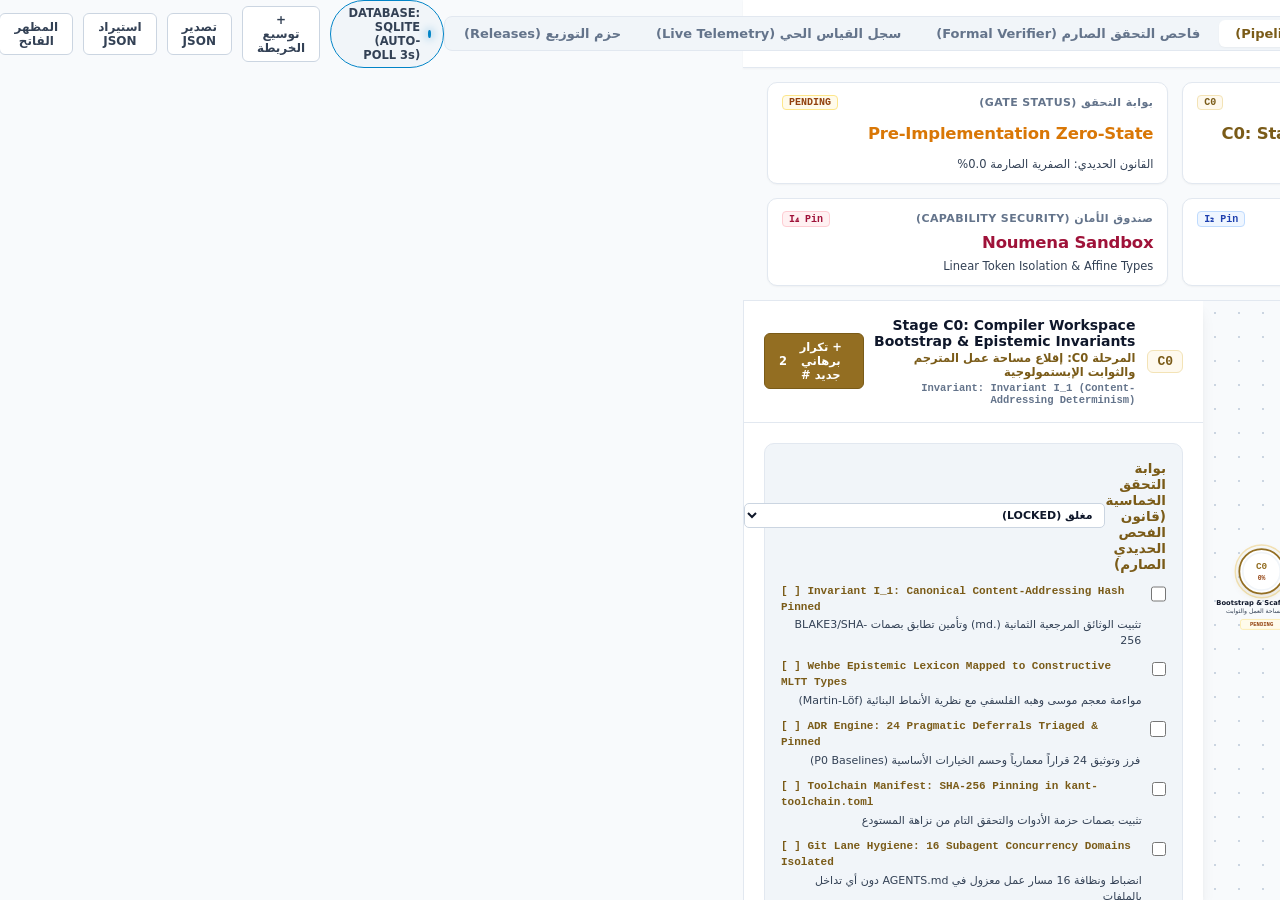
==== commit 218534c4: "test(ui): verify executive light theme rendering and regression test suite" ====
--- a/portal/index.html
+++ b/portal/index.html
@@ -125,7 +125,7 @@
     .brand-group {
       display: flex;
       align-items: center;
-      gap: 12px;
+      gap: 14px;
     }
 
     .brand-logo-img {
@@ -138,18 +138,28 @@
       flex-shrink: 0;
     }
 
+    .brand-text-col {
+      display: flex;
+      flex-direction: column;
+      gap: 2px;
+    }
+
+    .brand-title-row {
+      display: flex;
+      align-items: center;
+      gap: 10px;
+    }
+
     .brand-title {
       font-size: 16px;
       font-weight: 800;
       letter-spacing: -0.2px;
-      display: flex;
-      align-items: center;
-      gap: 10px;
       color: var(--text-primary);
+      white-space: nowrap;
     }
 
     .brand-badge {
-      font-size: 11px;
+      font-size: 10.5px;
       font-family: var(--font-mono);
       font-weight: 700;
       background: var(--brand-gold-surface);
@@ -158,6 +168,13 @@
       border-radius: 9999px;
       color: var(--brand-gold-dark);
       letter-spacing: 0.3px;
+      white-space: nowrap;
+    }
+
+    .brand-subtitle {
+      font-size: 11.5px;
+      color: var(--text-muted);
+      white-space: nowrap;
     }
 
     .nav-tabs {
@@ -318,17 +335,21 @@
     }
 
     .metric-card-val {
-      font-size: 17px;
+      font-size: 16.5px;
       font-weight: 800;
       color: var(--text-primary);
       letter-spacing: -0.2px;
       line-height: 1.2;
+      direction: ltr;
+      text-align: right;
+      unicode-bidi: isolate;
     }
 
     .metric-card-caption {
       font-size: 11.5px;
       color: var(--text-secondary);
       font-weight: 500;
+      direction: rtl;
     }
 
     .progress-bar-track {
@@ -854,14 +875,12 @@
   <header>
     <div class="brand-group">
       <img src="assets/kant-icon.svg" class="brand-logo-img" alt="Kant Compiler Observatory Logo">
-      <div>
-        <div class="brand-title">
-          مرصد هندسة مترجم Kant
+      <div class="brand-text-col">
+        <div class="brand-title-row">
+          <span class="brand-title">مرصد هندسة مترجم Kant</span>
           <span class="brand-badge">v0.1.0-alpha • 17-Crate Architecture</span>
         </div>
-        <div style="font-size: 11.5px; color: var(--text-muted); margin-top: 2px;">
-          Kant Compiler Engineering Observatory — Real-Time Systems Telemetry &amp; Formal Pipeline Tracking
-        </div>
+        <div class="brand-subtitle">Kant Compiler Engineering Observatory — Real-Time Systems Telemetry</div>
       </div>
     </div>
 
@@ -3188,13 +3207,13 @@
 
     // الإحداثيات الهندسية للعقد من C0 إلى C6 (مسافات واسعة ومريحة >= 190px)
     const NODE_COORDINATES = {
-      C0: { x: 120, y: 380 },
-      C1: { x: 320, y: 380 },
-      C2: { x: 530, y: 380 },
-      C3: { x: 740, y: 380 },
-      C4: { x: 950, y: 380 },
-      C5: { x: 1150, y: 280 },
-      C6: { x: 1300, y: 480 } // المحطة النهائية
+      C0: { x: 100, y: 350 },
+      C1: { x: 300, y: 350 },
+      C2: { x: 500, y: 350 },
+      C3: { x: 700, y: 350 },
+      C4: { x: 900, y: 350 },
+      C5: { x: 1100, y: 260 },
+      C6: { x: 1260, y: 440 }
     };
 
     function setupSvgEvents() {
@@ -3307,6 +3326,16 @@
         svg.appendChild(path56);
       }
 
+      const stageDisplayNames = {
+        "C0": { en: "Bootstrap & Scaffolding", ar: "إقلاع مساحة العمل والثوابت" },
+        "C1": { en: "Aesthetic (Lexer & AST)", ar: "الجمالياء والمعجم والـ AST" },
+        "C2": { en: "Analytic (Types & IR)", ar: "التحليلياء وشيم KANT-IR" },
+        "C3": { en: "Dialectic & Noumena", ar: "الجدلياء ونطاق النومان" },
+        "C4": { en: "Method (VM & JIT)", ar: "مبحث المنهج والمفسر" },
+        "C5": { en: "Foundational Proofs", ar: "براهين الجودة الأربعة" },
+        "C6": { en: "Official Release v0.1", ar: "حزم التوزيع والإطلاق" },
+      };
+
       // Draw Macro-Circle Nodes (72px diameter, pure white and light porcelain)
       state.circles.forEach(circle => {
         const coord = NODE_COORDINATES[circle.id] || { x: 700, y: 600 };
@@ -3380,14 +3409,14 @@
           <text y="-4" text-anchor="middle" fill="${isSelected ? '#936E22' : '#0F172A'}" font-weight="800" font-family="var(--font-mono)" font-size="16">${circle.id}</text>
           <text y="14" text-anchor="middle" fill="${statusBadgeText}" font-weight="700" font-family="var(--font-mono)" font-size="11">${Math.round(pct * 100)}%</text>
 
-          <!-- Text Labels Below Node -->
-          <text y="${radius + 20}" text-anchor="middle" fill="#0F172A" font-weight="700" font-family="var(--font-sans)" font-size="12.5">${circle.short_title || circle.name}</text>
-          <text y="${radius + 36}" text-anchor="middle" fill="#334155" font-weight="500" font-family="var(--font-sans)" font-size="11.5">${circle.arabic_short_title || circle.arabic_title || ''}</text>
+          <!-- Concise & Elegantly Spaced Stage Labels -->
+          <text y="${radius + 19}" text-anchor="middle" fill="#0F172A" font-weight="700" font-family="var(--font-sans)" font-size="11.5">${stageDisplayNames[circle.id] ? stageDisplayNames[circle.id].en : circle.id}</text>
+          <text y="${radius + 33}" text-anchor="middle" fill="#334155" font-weight="500" font-family="var(--font-sans)" font-size="10.5">${stageDisplayNames[circle.id] ? stageDisplayNames[circle.id].ar : ''}</text>
 
           <!-- Status Badge Pill -->
-          <g transform="translate(0, ${radius + 48})">
-            <rect x="-42" y="0" width="84" height="18" rx="4" fill="${statusBadgeBg}" stroke="${statusBadgeBorder}" stroke-width="1" />
-            <text x="0" y="13" text-anchor="middle" fill="${statusBadgeText}" font-weight="700" font-family="var(--font-mono)" font-size="10">${circle.gate_status || 'LOCKED'}</text>
+          <g transform="translate(0, ${radius + 44})">
+            <rect x="-36" y="0" width="72" height="17" rx="4" fill="${statusBadgeBg}" stroke="${statusBadgeBorder}" stroke-width="1" />
+            <text x="0" y="12" text-anchor="middle" fill="${statusBadgeText}" font-weight="700" font-family="var(--font-mono)" font-size="9.5">${circle.gate_status || 'LOCKED'}</text>
           </g>
         `;
 
@@ -3436,35 +3465,35 @@
           <label class="checklist-item">
             <input type="checkbox" ${circle.gate_checklist?.spec_pinning ? 'checked' : ''} onchange="toggleGateCheck('${circle.id}', 'spec_pinning')">
             <div>
-              <code style="font-size:11.5px; font-weight:700;">[ ] Invariant I_1: Canonical Content-Addressing Hash Pinned</code>
+              <code style="font-size:11px; font-weight:700; direction:ltr; text-align:left; display:block;">[ ] Invariant I_1: Canonical Content-Addressing Hash Pinned</code>
               <div style="font-size:11px; color:var(--text-secondary); margin-top:2px;">تثبيت الوثائق المرجعية الثمانية (.md) وتأمين تطابق بصمات BLAKE3/SHA-256</div>
             </div>
           </label>
           <label class="checklist-item">
             <input type="checkbox" ${circle.gate_checklist?.lexicon_mapping ? 'checked' : ''} onchange="toggleGateCheck('${circle.id}', 'lexicon_mapping')">
             <div>
-              <code style="font-size:11.5px; font-weight:700;">[ ] Wehbe Epistemic Lexicon Mapped to Constructive MLTT Types</code>
+              <code style="font-size:11px; font-weight:700; direction:ltr; text-align:left; display:block;">[ ] Wehbe Epistemic Lexicon Mapped to Constructive MLTT Types</code>
               <div style="font-size:11px; color:var(--text-secondary); margin-top:2px;">مواءمة معجم موسى وهبه الفلسفي مع نظرية الأنماط البنائية (Martin-Löf)</div>
             </div>
           </label>
           <label class="checklist-item">
             <input type="checkbox" ${circle.gate_checklist?.clarification_triage ? 'checked' : ''} onchange="toggleGateCheck('${circle.id}', 'clarification_triage')">
             <div>
-              <code style="font-size:11.5px; font-weight:700;">[ ] ADR Engine: 24 Pragmatic Deferrals Triaged &amp; Pinned</code>
+              <code style="font-size:11px; font-weight:700; direction:ltr; text-align:left; display:block;">[ ] ADR Engine: 24 Pragmatic Deferrals Triaged &amp; Pinned</code>
               <div style="font-size:11px; color:var(--text-secondary); margin-top:2px;">فرز وتوثيق 24 قراراً معمارياً وحسم الخيارات الأساسية (P0 Baselines)</div>
             </div>
           </label>
           <label class="checklist-item">
             <input type="checkbox" ${circle.gate_checklist?.toolchain_hashes ? 'checked' : ''} onchange="toggleGateCheck('${circle.id}', 'toolchain_hashes')">
             <div>
-              <code style="font-size:11.5px; font-weight:700;">[ ] Toolchain Manifest: SHA-256 Pinning in kant-toolchain.toml</code>
+              <code style="font-size:11px; font-weight:700; direction:ltr; text-align:left; display:block;">[ ] Toolchain Manifest: SHA-256 Pinning in kant-toolchain.toml</code>
               <div style="font-size:11px; color:var(--text-secondary); margin-top:2px;">تثبيت بصمات حزمة الأدوات والتحقق التام من نزاهة المستودع</div>
             </div>
           </label>
           <label class="checklist-item">
             <input type="checkbox" ${circle.gate_checklist?.git_lane_hygiene ? 'checked' : ''} onchange="toggleGateCheck('${circle.id}', 'git_lane_hygiene')">
             <div>
-              <code style="font-size:11.5px; font-weight:700;">[ ] Git Lane Hygiene: 16 Subagent Concurrency Domains Isolated</code>
+              <code style="font-size:11px; font-weight:700; direction:ltr; text-align:left; display:block;">[ ] Git Lane Hygiene: 16 Subagent Concurrency Domains Isolated</code>
               <div style="font-size:11px; color:var(--text-secondary); margin-top:2px;">انضباط ونظافة 16 مسار عمل معزول في AGENTS.md دون أي تداخل بالملفات</div>
             </div>
           </label>`;
@@ -3473,35 +3502,35 @@
           <label class="checklist-item">
             <input type="checkbox" ${circle.gate_checklist?.differential_proof ? 'checked' : ''} onchange="toggleGateCheck('${circle.id}', 'differential_proof')">
             <div>
-              <code style="font-size:11.5px; font-weight:700;">[ ] Proof 1: Differential Oracle (Evaluator == Codegen, 100% Match)</code>
+              <code style="font-size:11px; font-weight:700; direction:ltr; text-align:left; display:block;">[ ] Proof 1: Differential Oracle (Evaluator == Codegen, 100% Match)</code>
               <div style="font-size:11px; color:var(--text-secondary); margin-top:2px;">البرهان الأول: أوراكل التفاضل بين المفسر ومولد الكود عبر 50 برنامجاً مرجعياً</div>
             </div>
           </label>
           <label class="checklist-item">
             <input type="checkbox" ${circle.gate_checklist?.byte_determinism_proof ? 'checked' : ''} onchange="toggleGateCheck('${circle.id}', 'byte_determinism_proof')">
             <div>
-              <code style="font-size:11.5px; font-weight:700;">[ ] Proof 2: Byte-for-Byte Determinism (0 Jitter Across Compilations)</code>
+              <code style="font-size:11px; font-weight:700; direction:ltr; text-align:left; display:block;">[ ] Proof 2: Byte-for-Byte Determinism (0 Jitter Across Compilations)</code>
               <div style="font-size:11px; color:var(--text-secondary); margin-top:2px;">البرهان الثاني: الحتمية الثنائية وتطابق البايتات التام بين عمليتي بناء مستقلتين</div>
             </div>
           </label>
           <label class="checklist-item">
             <input type="checkbox" ${circle.gate_checklist?.repair_convergence_proof ? 'checked' : ''} onchange="toggleGateCheck('${circle.id}', 'repair_convergence_proof')">
             <div>
-              <code style="font-size:11.5px; font-weight:700;">[ ] Proof 3: Auto-Repair Convergence Loop (kantc fix --apply)</code>
+              <code style="font-size:11px; font-weight:700; direction:ltr; text-align:left; display:block;">[ ] Proof 3: Auto-Repair Convergence Loop (kantc fix --apply)</code>
               <div style="font-size:11px; color:var(--text-secondary); margin-top:2px;">البرهان الثالث: تقارب الإصلاح التلقائي المستقل عبر 30 برنامجاً به عيوب مدروسة</div>
             </div>
           </label>
           <label class="checklist-item">
             <input type="checkbox" ${circle.gate_checklist?.zero_escape_security_proof ? 'checked' : ''} onchange="toggleGateCheck('${circle.id}', 'zero_escape_security_proof')">
             <div>
-              <code style="font-size:11.5px; font-weight:700;">[ ] Proof 4: Noumena Zero-Escape Containment (100% Rejection)</code>
+              <code style="font-size:11px; font-weight:700; direction:ltr; text-align:left; display:block;">[ ] Proof 4: Noumena Zero-Escape Containment (100% Rejection)</code>
               <div style="font-size:11px; color:var(--text-secondary); margin-top:2px;">البرهان الرابع: أمان النومان وانعدام أي هروب أو تزوير للقدرات في الاختبارات الهجومية</div>
             </div>
           </label>
           <label class="checklist-item">
             <input type="checkbox" ${circle.gate_checklist?.git_status_clean ? 'checked' : ''} onchange="toggleGateCheck('${circle.id}', 'git_status_clean')">
             <div>
-              <code style="font-size:11.5px; font-weight:700;">[ ] Clean Workspace State: git status --porcelain Clean</code>
+              <code style="font-size:11px; font-weight:700; direction:ltr; text-align:left; display:block;">[ ] Clean Workspace State: git status --porcelain Clean</code>
               <div style="font-size:11px; color:var(--text-secondary); margin-top:2px;">نظافة بيئة الإيداع والتحقق التام من متجهات الفحص دون شوائب</div>
             </div>
           </label>`;
@@ -3510,35 +3539,35 @@
           <label class="checklist-item">
             <input type="checkbox" ${circle.gate_checklist?.clean_git_tree ? 'checked' : ''} onchange="toggleGateCheck('${circle.id}', 'clean_git_tree')">
             <div>
-              <code style="font-size:11.5px; font-weight:700;">[ ] Pre-Release Git Hygiene Gate (git check-ignore)</code>
+              <code style="font-size:11px; font-weight:700; direction:ltr; text-align:left; display:block;">[ ] Pre-Release Git Hygiene Gate (git check-ignore)</code>
               <div style="font-size:11px; color:var(--text-secondary); margin-top:2px;">نظافة شجرة Git واستبعاد ملفات التتبع بالكامل من الفحص والإيداع</div>
             </div>
           </label>
           <label class="checklist-item">
             <input type="checkbox" ${circle.gate_checklist?.tarballs_generated ? 'checked' : ''} onchange="toggleGateCheck('${circle.id}', 'tarballs_generated')">
             <div>
-              <code style="font-size:11.5px; font-weight:700;">[ ] Multi-Platform Release Tarballs (x86_64, darwin-arm64, windows)</code>
+              <code style="font-size:11px; font-weight:700; direction:ltr; text-align:left; display:block;">[ ] Multi-Platform Release Tarballs (x86_64, darwin-arm64, windows)</code>
               <div style="font-size:11px; color:var(--text-secondary); margin-top:2px;">بناء وتوليد حزم التوزيع للمنصات الثلاث ومطابقة الحزم المجردة</div>
             </div>
           </label>
           <label class="checklist-item">
             <input type="checkbox" ${circle.gate_checklist?.checksums_verified ? 'checked' : ''} onchange="toggleGateCheck('${circle.id}', 'checksums_verified')">
             <div>
-              <code style="font-size:11.5px; font-weight:700;">[ ] SHA256SUMS Cryptographic Distribution Manifest Verified</code>
+              <code style="font-size:11px; font-weight:700; direction:ltr; text-align:left; display:block;">[ ] SHA256SUMS Cryptographic Distribution Manifest Verified</code>
               <div style="font-size:11px; color:var(--text-secondary); margin-top:2px;">التحقق المشفر من بيان بصمات التوزيع SHA256SUMS ومطابقتها الآلية</div>
             </div>
           </label>
           <label class="checklist-item">
             <input type="checkbox" ${circle.gate_checklist?.installer_smoke_tested ? 'checked' : ''} onchange="toggleGateCheck('${circle.id}', 'installer_smoke_tested')">
             <div>
-              <code style="font-size:11.5px; font-weight:700;">[ ] Universal Installer Script Smoke-Tested (install.sh)</code>
+              <code style="font-size:11px; font-weight:700; direction:ltr; text-align:left; display:block;">[ ] Universal Installer Script Smoke-Tested (install.sh)</code>
               <div style="font-size:11px; color:var(--text-secondary); margin-top:2px;">الاختبار الدخاني لسكربت التثبيت الشامل install.sh والتحقق من المسارات</div>
             </div>
           </label>
           <label class="checklist-item">
             <input type="checkbox" ${circle.gate_checklist?.agent_portal_ready ? 'checked' : ''} onchange="toggleGateCheck('${circle.id}', 'agent_portal_ready')">
             <div>
-              <code style="font-size:11.5px; font-weight:700;">[ ] Agent Discovery Endpoints: /llms.txt (&lt;3,200 tok) &amp; 10 MCP Tools</code>
+              <code style="font-size:11px; font-weight:700; direction:ltr; text-align:left; display:block;">[ ] Agent Discovery Endpoints: /llms.txt (&lt;3,200 tok) &amp; 10 MCP Tools</code>
               <div style="font-size:11px; color:var(--text-secondary); margin-top:2px;">جاهزية بوابة الوكلاء الآلية /llms.txt ومنافذ الاستكشاف الموحدة</div>
             </div>
           </label>`;
@@ -3547,35 +3576,35 @@
           <label class="checklist-item">
             <input type="checkbox" ${circle.gate_checklist?.cargo_fmt ? 'checked' : ''} onchange="toggleGateCheck('${circle.id}', 'cargo_fmt')">
             <div>
-              <code style="font-size:11.5px; font-weight:700;">[ ] cargo fmt -p &lt;crate&gt; -- --check (Formatting Compliance)</code>
+              <code style="font-size:11px; font-weight:700; direction:ltr; text-align:left; display:block;">[ ] cargo fmt -p &lt;crate&gt; -- --check (Formatting Compliance)</code>
               <div style="font-size:11px; color:var(--text-secondary); margin-top:2px;">فحص التنسيق الصارم لقواعد الشيفرة القياسية في Rust</div>
             </div>
           </label>
           <label class="checklist-item">
             <input type="checkbox" ${circle.gate_checklist?.cargo_clippy ? 'checked' : ''} onchange="toggleGateCheck('${circle.id}', 'cargo_clippy')">
             <div>
-              <code style="font-size:11.5px; font-weight:700;">[ ] cargo clippy -p &lt;crate&gt; -- -D warnings (Zero-Warning Linter)</code>
+              <code style="font-size:11px; font-weight:700; direction:ltr; text-align:left; display:block;">[ ] cargo clippy -p &lt;crate&gt; -- -D warnings (Zero-Warning Linter)</code>
               <div style="font-size:11px; color:var(--text-secondary); margin-top:2px;">فحص المدقق الصارم بانعدام أي تحذيرات أو تجاوزات نمطية</div>
             </div>
           </label>
           <label class="checklist-item">
             <input type="checkbox" ${circle.gate_checklist?.cargo_test ? 'checked' : ''} onchange="toggleGateCheck('${circle.id}', 'cargo_test')">
             <div>
-              <code style="font-size:11.5px; font-weight:700;">[ ] cargo test -p &lt;crate&gt; -- --nocapture (100% Tests Pass)</code>
+              <code style="font-size:11px; font-weight:700; direction:ltr; text-align:left; display:block;">[ ] cargo test -p &lt;crate&gt; -- --nocapture (100% Tests Pass)</code>
               <div style="font-size:11px; color:var(--text-secondary); margin-top:2px;">حزمة الاختبارات الوحدوية والاندماجية الممررة بالكامل دون إخفاق</div>
             </div>
           </label>
           <label class="checklist-item">
             <input type="checkbox" ${circle.gate_checklist?.conformance_tests ? 'checked' : ''} onchange="toggleGateCheck('${circle.id}', 'conformance_tests')">
             <div>
-              <code style="font-size:11.5px; font-weight:700;">[ ] cargo test -p &lt;crate&gt; conformance -- --exact (Formal Gate Vectors)</code>
+              <code style="font-size:11px; font-weight:700; direction:ltr; text-align:left; display:block;">[ ] cargo test -p &lt;crate&gt; conformance -- --exact (Formal Gate Vectors)</code>
               <div style="font-size:11px; color:var(--text-secondary); margin-top:2px;">متجهات مطابقة المعايير الصارمة لثوابت المرحلة وبوابتها الإبستمولوجية</div>
             </div>
           </label>
           <label class="checklist-item">
             <input type="checkbox" ${circle.gate_checklist?.git_status_clean ? 'checked' : ''} onchange="toggleGateCheck('${circle.id}', 'git_status_clean')">
             <div>
-              <code style="font-size:11.5px; font-weight:700;">[ ] git status --porcelain (Pristine Clean Working Tree)</code>
+              <code style="font-size:11px; font-weight:700; direction:ltr; text-align:left; display:block;">[ ] git status --porcelain (Pristine Clean Working Tree)</code>
               <div style="font-size:11px; color:var(--text-secondary); margin-top:2px;">نظافة مسار Git وخلوه من أي شوائب أو ملفات غير متتبعة</div>
             </div>
           </label>`;
